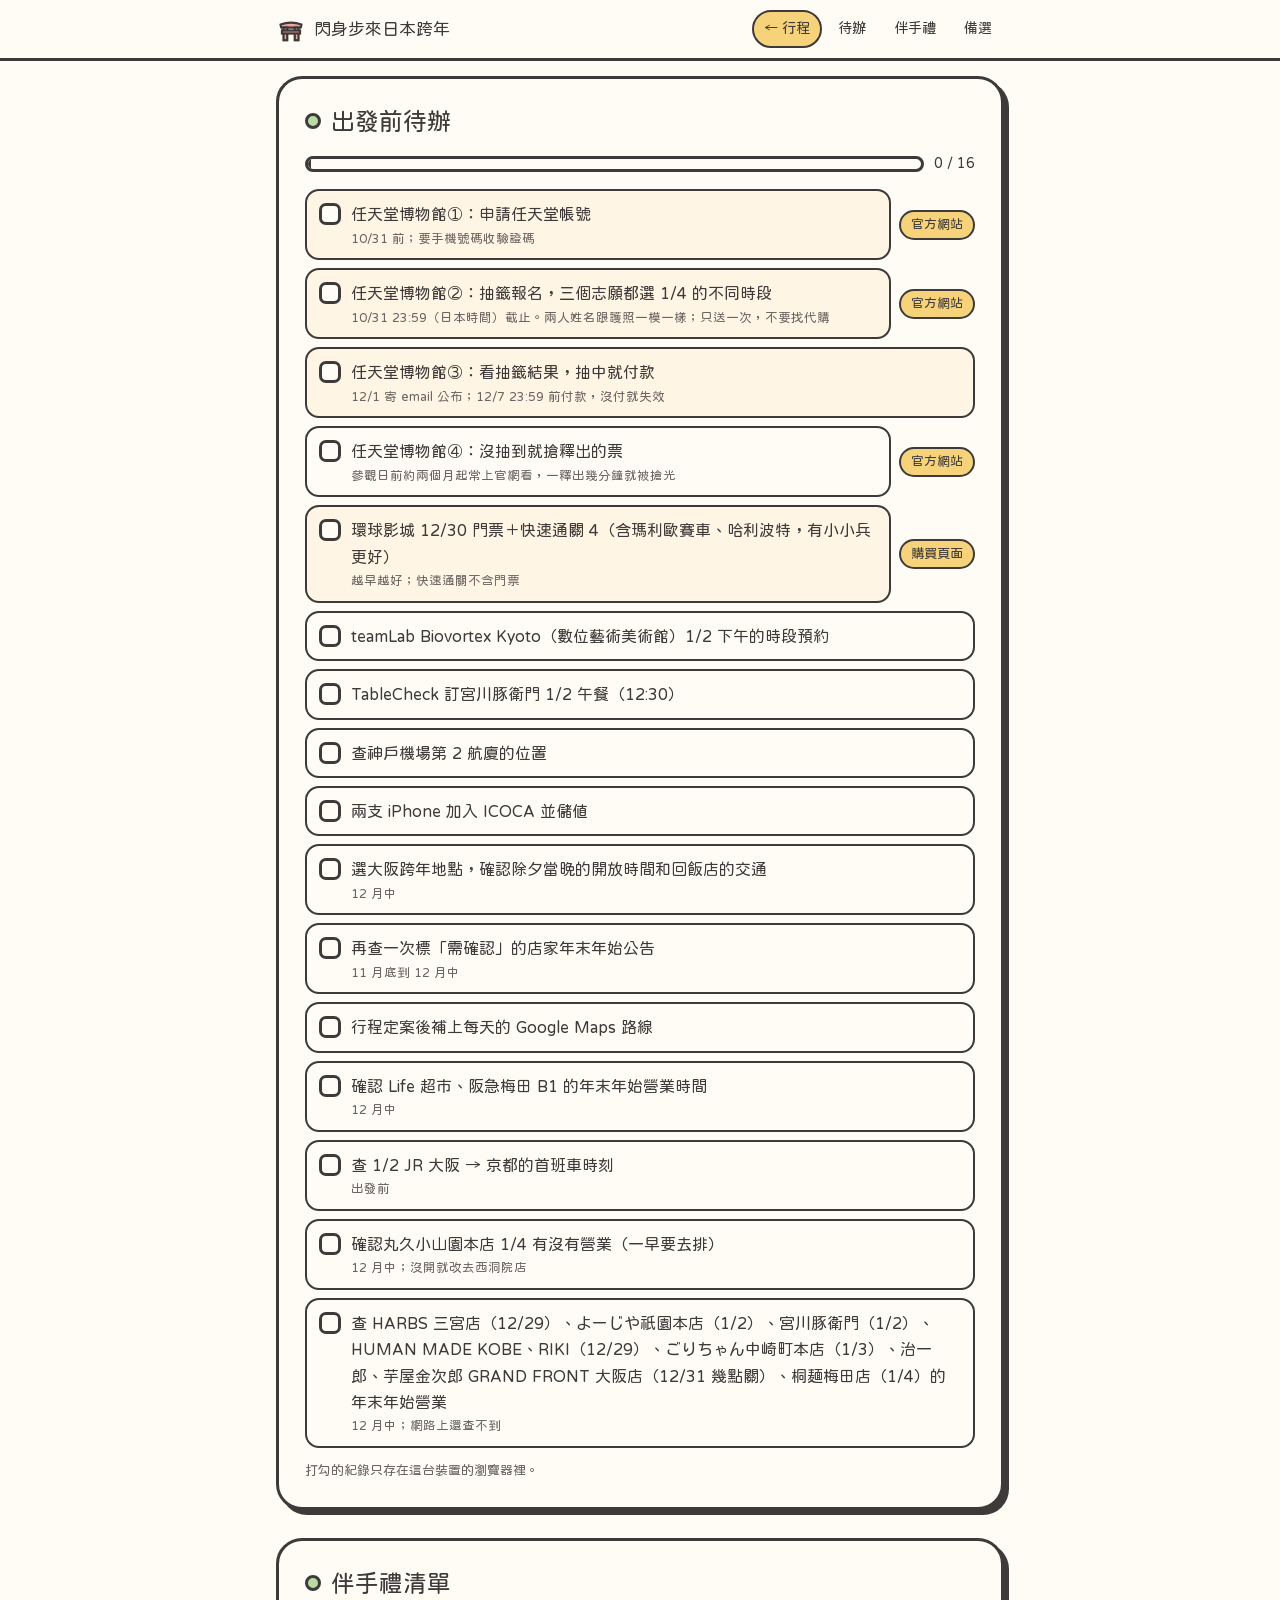
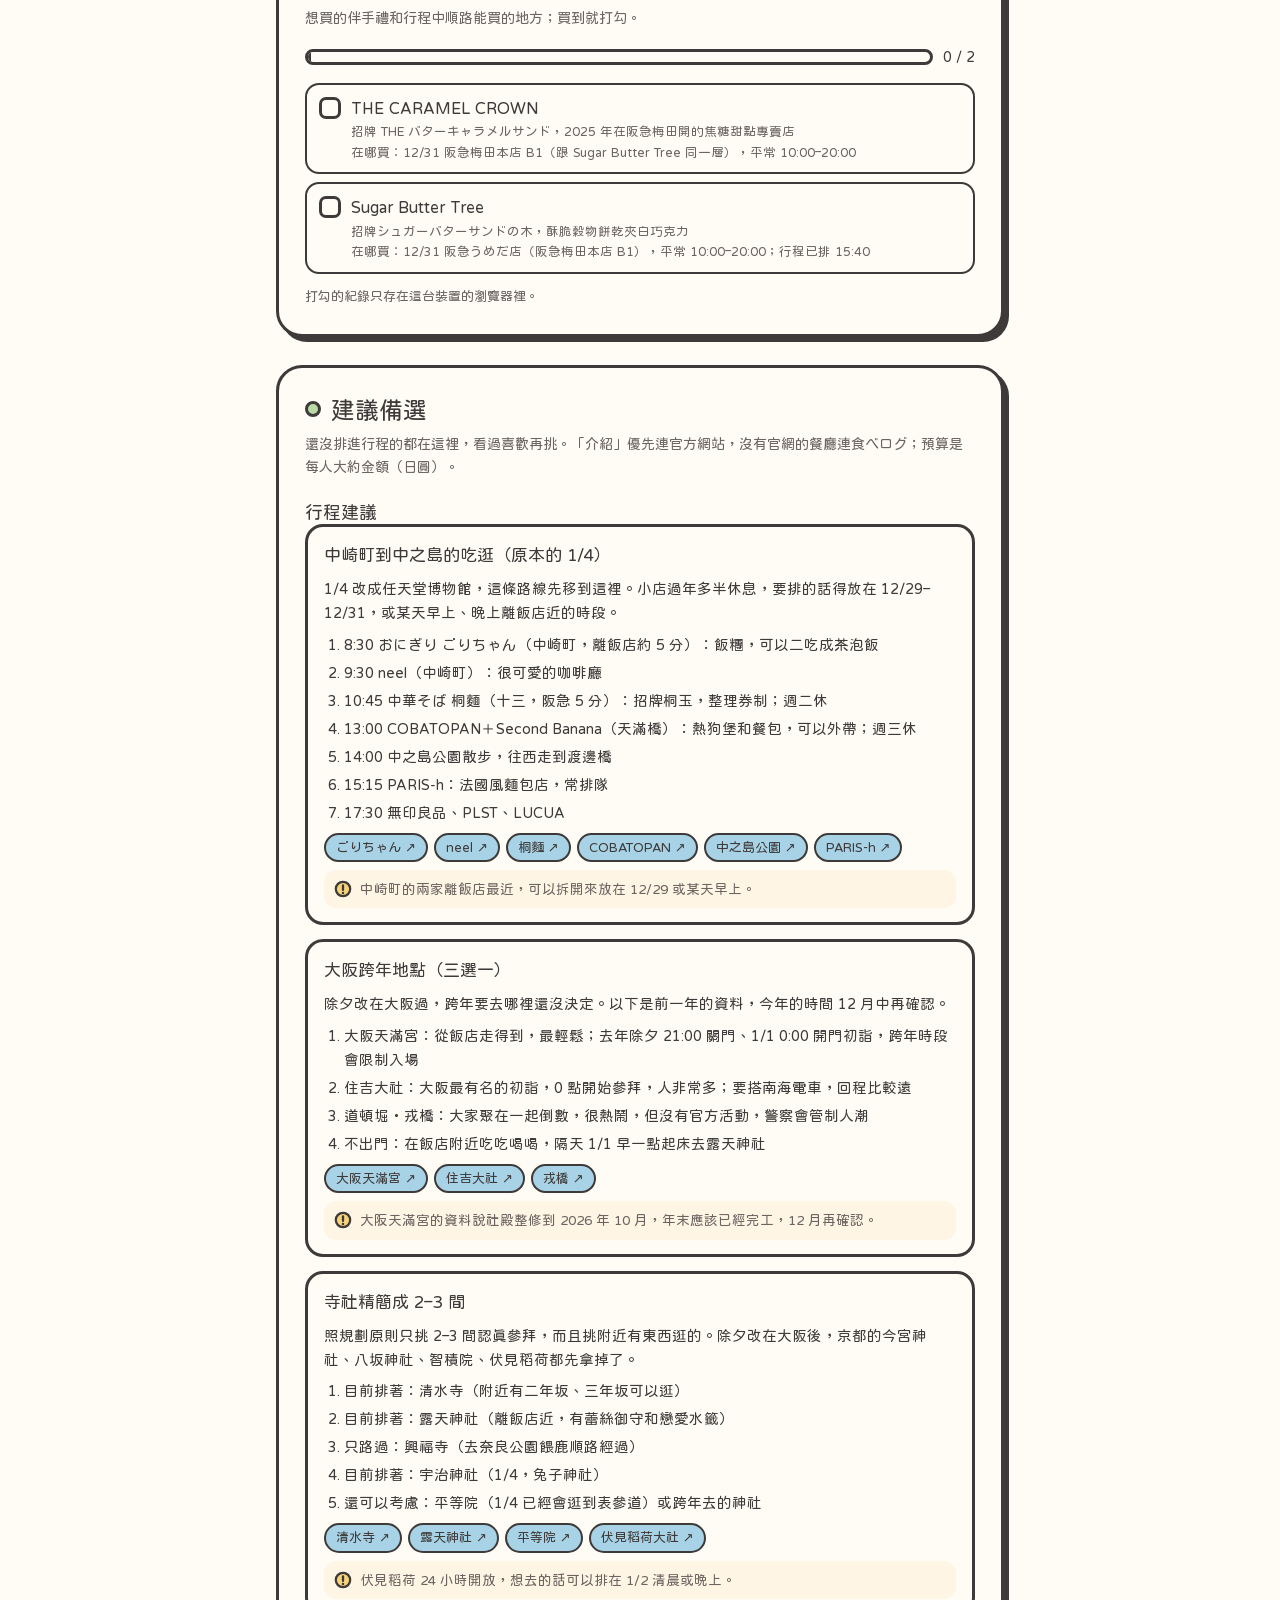
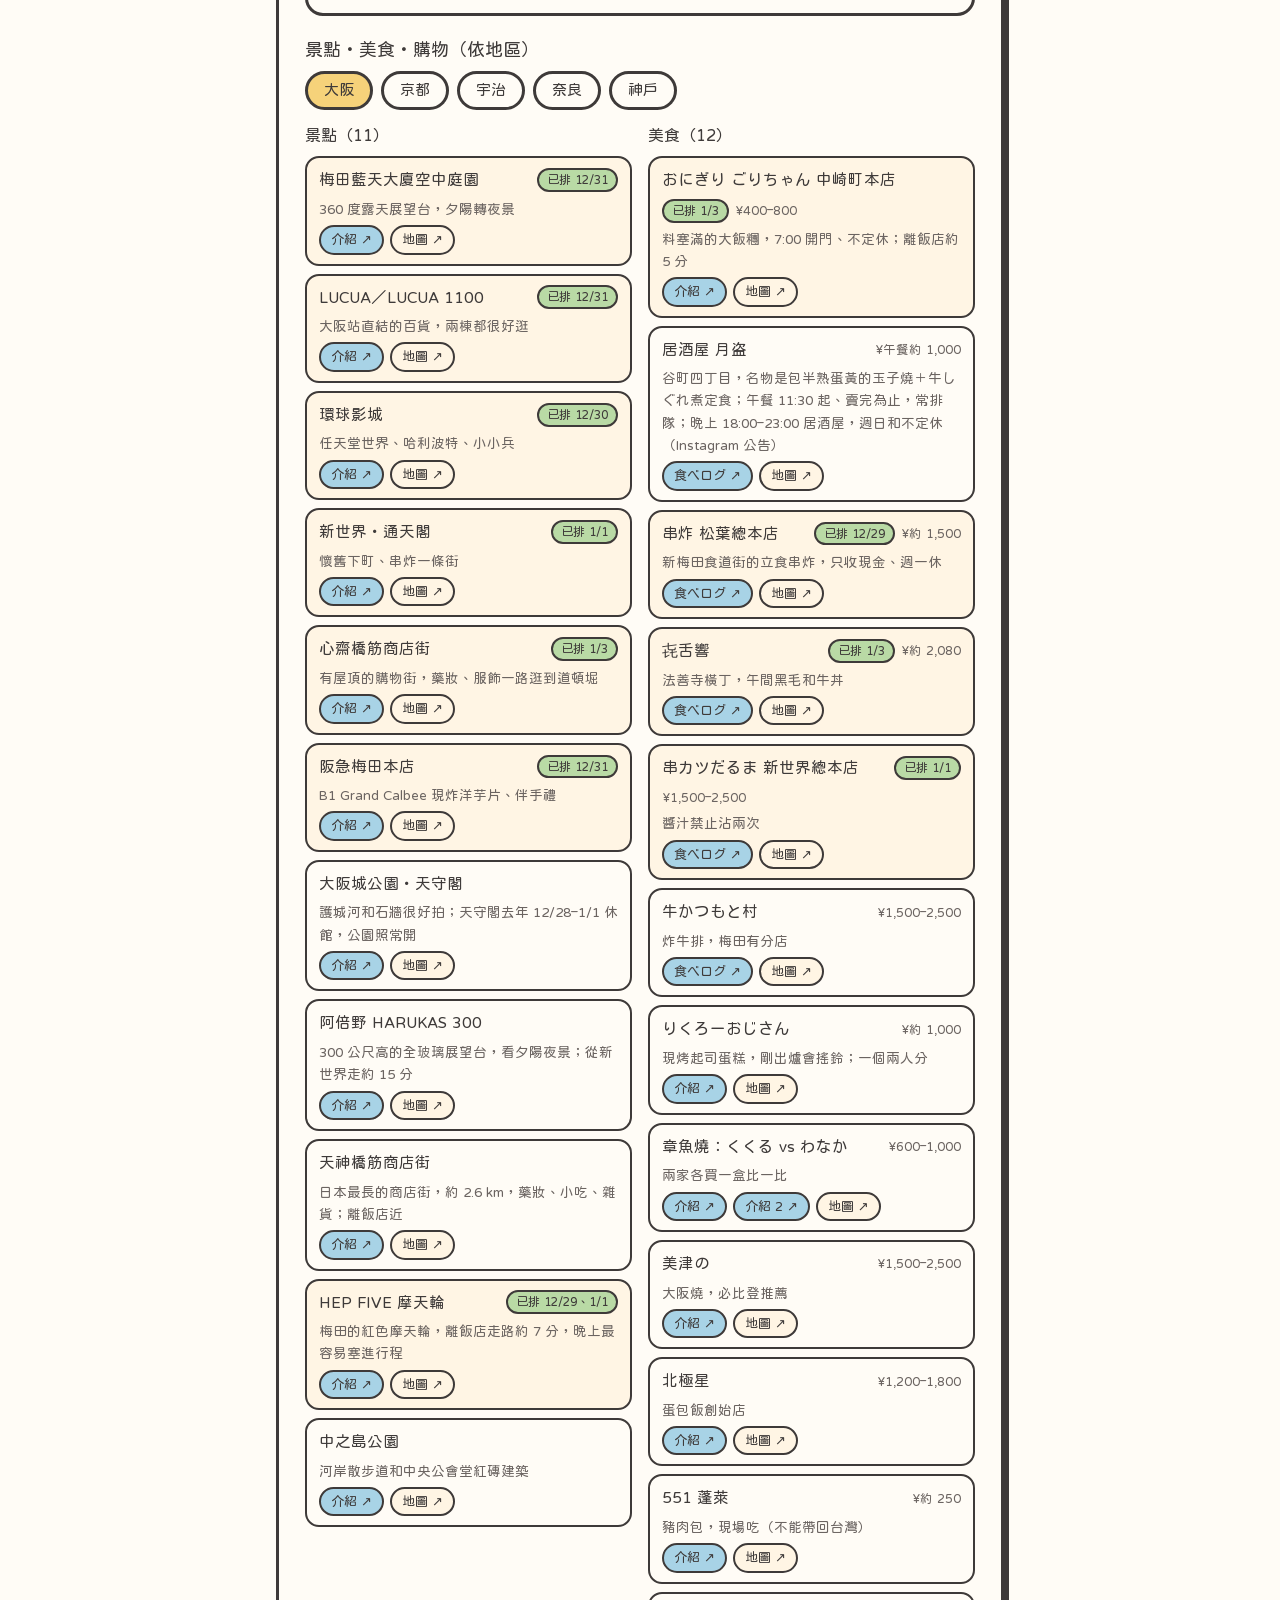
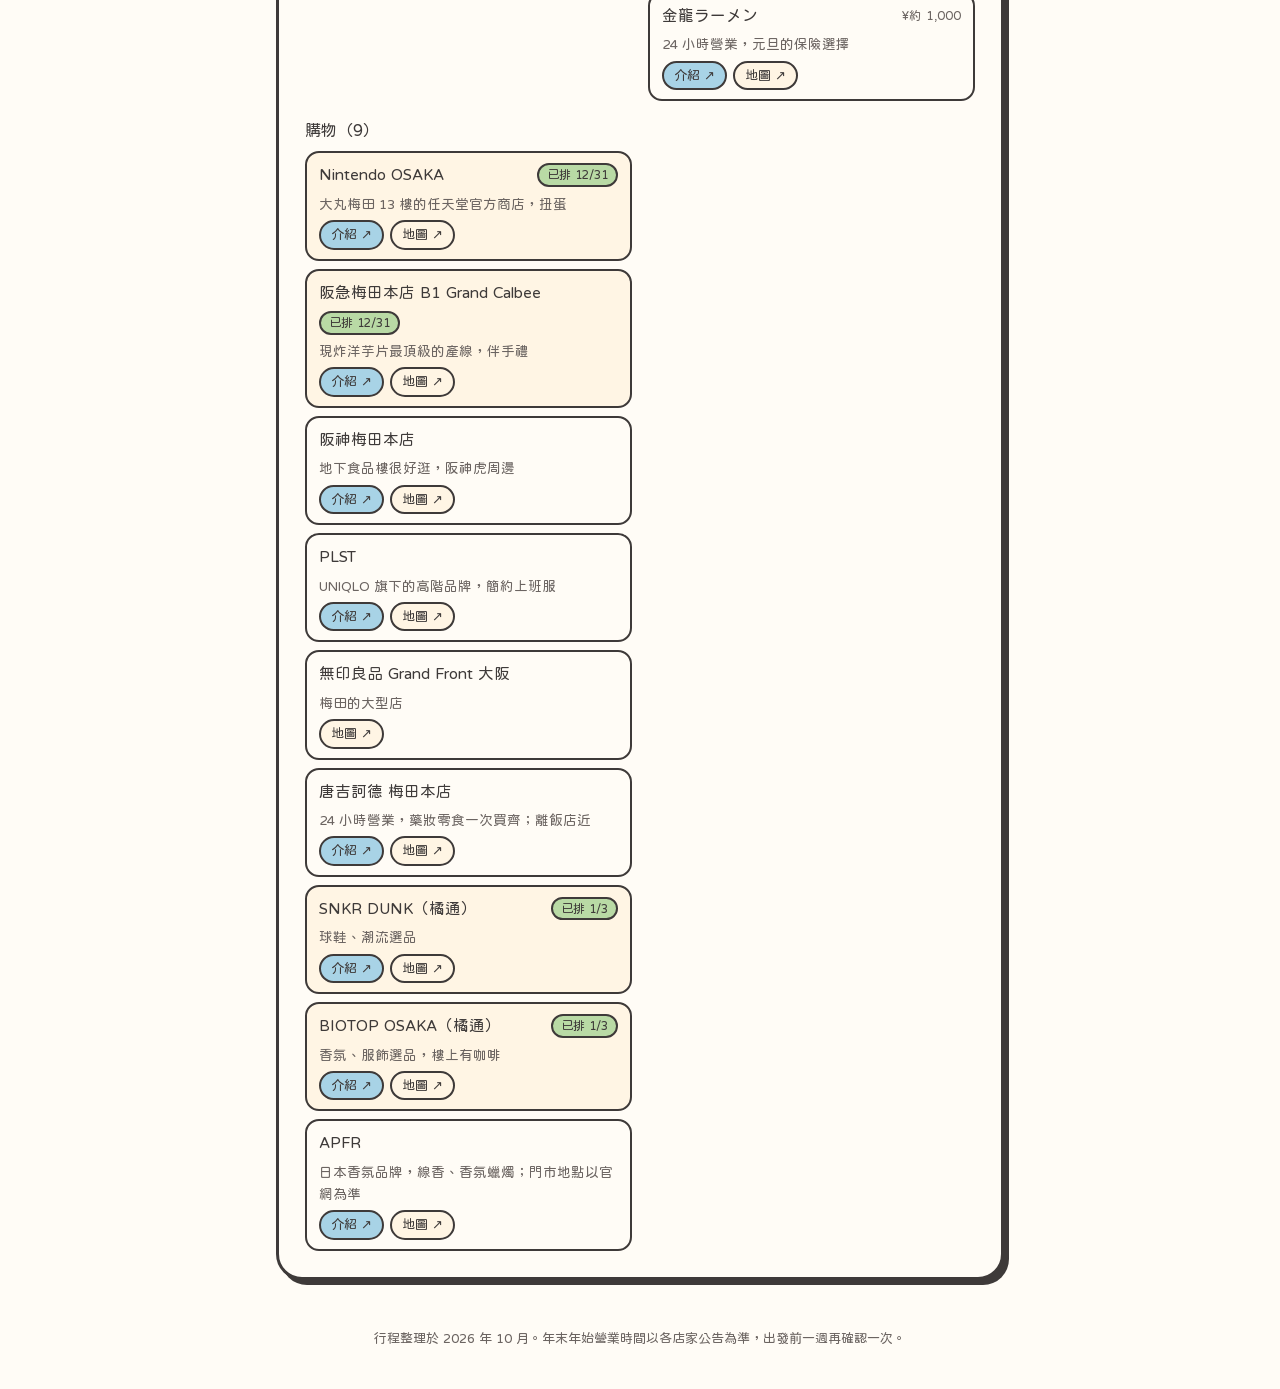
==== prep.html @ 92181f4a "標題改成「閃身步來日本跨年」，首頁標籤改成大阪跨年、京都抹茶、神戶牛、奈良餵鹿、環球影城 Co-Authored-By: Claude Opus 5.5 <noreply@anthropic.com>" ====
<!doctype html>
<html lang="zh-Hant">
<head>
<meta charset="utf-8">
<meta name="viewport" content="width=device-width, initial-scale=1, viewport-fit=cover">
<title>待辦與備選｜閃身步來日本跨年</title>
<link rel="preload" href="fonts/huninn-subset.woff2" as="font" type="font/woff2" crossorigin>
<link rel="manifest" href="manifest.webmanifest">
<meta name="theme-color" content="#FFFCF6">
<link rel="icon" href="icons/icon-192.png" type="image/png">
<link rel="apple-touch-icon" href="icons/apple-touch-icon.png">
<meta name="apple-mobile-web-app-title" content="閃身步來日本跨年">
<link rel="stylesheet" href="css/style.css">

</head>
<body>
<nav class="nav" aria-label="主選單">
  <div class="nav-in">
    <a class="brand" aria-label="閃身步來日本跨年" href="index.html" style="text-decoration:none">
      <svg viewBox="0 0 40 40" aria-hidden="true"><g class="anim">
        <path d="M6 14 Q20 9 34 14 L33 18 L7 18 Z" fill="#F2A497" stroke="#3E3A39" stroke-width="3" stroke-linejoin="round"/>
        <rect x="10" y="18" width="5" height="17" fill="#F2A497" stroke="#3E3A39" stroke-width="3"/>
        <rect x="25" y="18" width="5" height="17" fill="#F2A497" stroke="#3E3A39" stroke-width="3"/>
        <rect x="8" y="22" width="24" height="4" fill="#F2A497" stroke="#3E3A39" stroke-width="3"/>
      </g></svg>
      <span class="brand-t">閃身步來日本跨年</span>
    </a>
    <div class="nav-links">
      <a class="nav-page" href="index.html"><span class="nav-arrow">← </span>行程</a>
      <a href="#todo">待辦</a>
      <a href="#gifts">伴手禮</a>
      <a href="#ideas">備選</a>
    </div>
  </div>
</nav>

<main>

  <!-- 待辦 -->
  <section id="todo" class="page">
    <div class="sec-head"><span class="dot" style="background:var(--take)"></span><h2>出發前待辦</h2></div>
    <div class="progress"><div class="bar"><i id="bar"></i></div><span id="prog">0 / 0</span></div>
    <ul class="todo" id="todo-list"></ul>
    <p class="todo-hint">打勾的紀錄只存在這台裝置的瀏覽器裡。</p>
  </section>

  <!-- 伴手禮清單 -->
  <section id="gifts" class="page">
    <div class="sec-head"><span class="dot" style="background:var(--take)"></span><h2>伴手禮清單</h2></div>
    <p class="sec-sub">想買的伴手禮和行程中順路能買的地方；買到就打勾。</p>
    <div class="progress"><div class="bar"><i id="gift-bar"></i></div><span id="gift-prog">0 / 0</span></div>
    <ul class="todo" id="gift-list"></ul>
    <p class="todo-hint">打勾的紀錄只存在這台裝置的瀏覽器裡。</p>
  </section>

  <!-- 建議備選 -->
  <section id="ideas" class="page">
    <div class="sec-head"><span class="dot" style="background:var(--take)"></span><h2>建議備選</h2></div>
    <p class="sec-sub">還沒排進行程的都在這裡，看過喜歡再挑。「介紹」優先連官方網站，沒有官網的餐廳連食べログ；預算是每人大約金額（日圓）。</p>
    <h3 class="stay-h">行程建議</h3>
    <div class="ideas" id="plans-list"></div>
    <h3 class="stay-h">景點・美食・購物（依地區）</h3>
    <div class="area-tabs" role="tablist" aria-label="選擇地區" id="area-tabs"></div>
    <div class="pick-grid" id="picks"></div>
  </section>
</main>

<footer>行程整理於 2026 年 10 月。年末年始營業時間以各店家公告為準，出發前一週再確認一次。</footer>

<script src="js/icons.js"></script>
<script src="js/data.js"></script>
<script src="js/main.js"></script>

</body>
</html>
---- css/style.css ----
/* 字型：Huninn 只留網站用到的字（docs/make-font.py 產生），文字有改要重跑 */
@font-face{font-family:"Huninn";src:url("../fonts/huninn-subset.woff2") format("woff2");font-display:swap}
/* 版面：手機優先單欄繪本頁，固定頂欄；每個區塊是一張粗墨線框的「繪本頁」，內容寬度上限 720px */
:root{
  --paper:#FFFCF6;      /* 和紙白 */
  --paper-2:#FFF5E4;    /* 和紙較深一階（卡片內底） */
  --ink:#3E3A39;        /* 墨灰 */
  --ink-soft:#6B6461;   /* 次要文字 */
  --coral:#F2A497;      /* 珊瑚粉 */
  --yama:#F6D27A;       /* 山吹黃 */
  --mizu:#A8D3E6;       /* 水色 */
  --take:#B9DAA5;       /* 若竹綠 */
  --line:3px;
  --r-lg:26px;
  --r-md:18px;
  --r-sm:999px;
  --font:"Huninn","PingFang TC","Noto Sans TC","Microsoft JhengHei",system-ui,sans-serif;
  --nav-h:58px;
  color-scheme:light;
}
*{box-sizing:border-box}
html{scroll-behavior:smooth}
body{
  margin:0;background:var(--paper);color:var(--ink);
  font-family:var(--font);font-size:16px;line-height:1.65;
  -webkit-font-smoothing:antialiased;
}
h1,h2,h3{margin:0;font-weight:400;text-wrap:balance;line-height:1.3}
p{margin:0}
button{font:inherit;color:inherit}
a{color:inherit}
:focus-visible{outline:3px dashed var(--ink);outline-offset:3px;border-radius:10px}

/* ---------- 頂端固定選單 ---------- */
.nav{
  position:fixed;top:0;left:0;right:0;z-index:20;
  padding-top:env(safe-area-inset-top,0px);
  background:var(--paper);border-bottom:var(--line) solid var(--ink);
}
.nav-in{
  max-width:760px;margin:0 auto;height:var(--nav-h);
  display:flex;align-items:center;gap:10px;padding-inline:16px;
}
.brand{display:flex;align-items:center;gap:8px;white-space:nowrap;font-size:17px}
.brand svg{width:30px;height:30px;flex:none}
.nav-links{display:flex;gap:4px;margin-left:auto;overflow-x:auto;scrollbar-width:none}
.nav-links::-webkit-scrollbar{display:none}
.nav-links a{
  text-decoration:none;font-size:14px;padding:5px 10px;border-radius:var(--r-sm);
  border:2px solid transparent;white-space:nowrap;
}
.nav-links a:hover{border-color:var(--ink);background:var(--yama)}
@media (max-width:440px){.brand .brand-t{display:none}.nav-links a{padding:5px 7px}.nav-arrow{display:none}.nav-links a.nav-page{order:-1}}
.nav-links a.nav-page{border-color:var(--ink);background:var(--yama);white-space:nowrap}

main{max-width:760px;margin:0 auto;padding-inline:16px;padding-block:calc(var(--nav-h) + 18px) 48px;display:flex;flex-direction:column;gap:28px}
section{scroll-margin-top:calc(var(--nav-h) + 16px)}

.page{
  background:var(--paper);border:var(--line) solid var(--ink);border-radius:var(--r-lg);
  padding:22px 18px;box-shadow:5px 5px 0 var(--ink);
}
.sec-head{display:flex;align-items:center;gap:10px;margin-bottom:16px}
.sec-head h2{font-size:24px}
.sec-head .dot{width:16px;height:16px;border-radius:50%;border:var(--line) solid var(--ink);flex:none}
.sec-sub{font-size:14px;color:var(--ink-soft);margin-top:-8px;margin-bottom:16px}

/* ---------- 首頁 ---------- */
.hero{padding:0;overflow:hidden}
.hero-art{display:block;width:100%;height:auto;background:var(--paper);border-bottom:var(--line) solid var(--ink)}
.hero-body{padding:20px 18px 22px;display:flex;flex-direction:column;gap:14px}
.eyebrow{font-size:14px;letter-spacing:.12em;color:var(--ink-soft)}
.hero h1{font-size:clamp(30px,8vw,44px);letter-spacing:.02em}
.hero h1 .hl{background:var(--yama);border-radius:10px;padding:0 6px;white-space:nowrap;box-decoration-break:clone;-webkit-box-decoration-break:clone}
.hero-meta{display:flex;flex-wrap:wrap;gap:8px}
.chip{
  display:inline-flex;align-items:center;gap:6px;font-size:14px;line-height:1.2;
  padding:5px 12px;border:2px solid var(--ink);border-radius:var(--r-sm);background:var(--paper);white-space:nowrap;
}
.count{
  display:grid;grid-template-columns:repeat(4,1fr);gap:8px;margin-top:4px;
}
.count .cell{
  border:var(--line) solid var(--ink);border-radius:var(--r-md);background:var(--paper-2);
  text-align:center;padding:10px 4px 8px;
}
.count .cell:nth-child(1){background:var(--coral)}
.count .cell:nth-child(2){background:var(--yama)}
.count .cell:nth-child(3){background:var(--mizu)}
.count .cell:nth-child(4){background:var(--take)}
.count b{display:block;font-weight:400;font-size:clamp(26px,8vw,36px);line-height:1.1;font-variant-numeric:tabular-nums}
.count span{font-size:13px}
.count-note{font-size:14px;color:var(--ink-soft)}

/* ---------- 航班 ---------- */
.flights{display:grid;gap:16px}
.ticket{
  border:var(--line) solid var(--ink);border-radius:var(--r-md);background:var(--paper);
  display:grid;grid-template-columns:1fr;overflow:hidden;
}
.ticket-top{display:flex;justify-content:space-between;align-items:center;gap:8px;padding:10px 16px;border-bottom:var(--line) dashed var(--ink)}
.ticket.go .ticket-top{background:var(--mizu)}
.ticket.back .ticket-top{background:var(--coral)}
.ticket-top .no{font-size:20px;letter-spacing:.06em}
.ticket-top .tag{font-size:13px;background:var(--paper);border:2px solid var(--ink);border-radius:var(--r-sm);padding:2px 10px}
.ticket-mid{display:grid;grid-template-columns:1fr auto 1fr;align-items:center;gap:8px;padding:16px}
.port{display:flex;flex-direction:column;min-width:0}
.port.to{text-align:right}
.port .code{font-size:32px;line-height:1;letter-spacing:.04em}
.port .city{font-size:14px;color:var(--ink-soft)}
.port .time{font-size:22px;font-variant-numeric:tabular-nums;margin-top:6px}
.path{display:flex;flex-direction:column;align-items:center;gap:2px;font-size:12px;color:var(--ink-soft)}
.path svg{width:74px;height:28px}
.ticket-foot{display:flex;flex-wrap:wrap;gap:6px 14px;padding:0 16px 14px;font-size:14px;color:var(--ink-soft)}

/* ---------- 每日行程 ---------- */
.tabs{
  display:flex;gap:8px;overflow-x:auto;padding:4px 2px 10px;margin-inline:-2px;scroll-snap-type:x proximity;
  scrollbar-width:thin;
}
.tab{
  flex:none;scroll-snap-align:start;cursor:pointer;
  border:var(--line) solid var(--ink);border-radius:16px;background:var(--paper);
  padding:6px 12px 7px;display:flex;flex-direction:column;align-items:center;min-width:64px;line-height:1.25;
  transition:transform .15s ease;
}
.tab .d{font-size:18px;font-variant-numeric:tabular-nums}
.tab .w{font-size:12px;color:var(--ink-soft)}
.tab:hover{transform:translateY(-2px)}
.tab[aria-selected="true"]{background:var(--yama);box-shadow:3px 3px 0 var(--ink)}
.tab[aria-selected="true"] .w{color:var(--ink)}
.tab.bounce{animation:tabBounce .5s cubic-bezier(.3,1.6,.5,1)}

.day-head{
  display:grid;grid-template-columns:auto 1fr;gap:14px;align-items:center;
  background:var(--paper-2);border:var(--line) solid var(--ink);border-radius:var(--r-md);padding:14px;margin-top:6px;
}
.day-icon{width:64px;height:64px;border:var(--line) solid var(--ink);border-radius:18px;background:var(--paper);display:grid;place-items:center}
.day-icon svg{width:50px;height:50px}
.day-head .num{font-size:13px;color:var(--ink-soft)}
.day-head h3{font-size:20px}
.day-head .where{font-size:14px;margin-top:2px}
.route{grid-column:1 / -1;display:flex;flex-wrap:wrap;align-items:center;gap:6px}
.route .arrow{font-size:13px;color:var(--ink-soft)}

.tt{
  display:inline-flex;align-items:center;font-size:12.5px;line-height:1.2;padding:3px 9px;
  border:2px solid var(--ink);border-radius:var(--r-sm);white-space:nowrap;
}
.tt-JR{background:var(--mizu)}
.tt-阪急{background:var(--coral)}
.tt-近鐵{background:var(--yama)}
.tt-京阪{background:var(--take)}
.tt-地鐵{background:var(--mizu)}
.tt-計程車{background:var(--yama)}
.tt-步行{background:var(--take)}
.tt-PortLiner{background:var(--mizu)}
.tt-飛機{background:var(--coral)}

.timeline{list-style:none;margin:18px 0 0;padding:0;position:relative}
.timeline::before{
  content:"";position:absolute;left:62px;top:6px;bottom:6px;border-left:var(--line) dashed var(--ink);
}
.ev{display:grid;grid-template-columns:48px 28px 1fr;gap:0 0;align-items:start;padding-bottom:12px}
.ev .time{font-size:14px;text-align:right;padding-top:12px;padding-right:6px;font-variant-numeric:tabular-nums;line-height:1.2}
.ev .node{
  width:20px;height:20px;border-radius:50%;border:var(--line) solid var(--ink);background:var(--paper);
  margin:12px auto 0;position:relative;z-index:1;
}
.k-sight .node{background:var(--mizu)}
.k-food .node{background:var(--coral)}
.k-shop .node{background:var(--yama)}
.k-move .node{background:var(--take)}
.k-rest .node{background:var(--paper)}
.ev .card{
  min-width:0;border:var(--line) solid var(--ink);border-radius:var(--r-md);background:var(--paper);
  padding:10px 12px 11px;display:flex;flex-direction:column;gap:5px;
}
.ev.must .card{background:var(--paper-2);box-shadow:3px 3px 0 var(--ink)}
.ev.tbd .card{border-style:dashed;background:transparent;color:var(--ink-soft)}
.card .row1{display:flex;flex-wrap:wrap;align-items:center;gap:6px}
.card .ttl{font-size:16.5px;line-height:1.35}
.card .note{font-size:14px;color:var(--ink-soft);line-height:1.55}
.card .tags{display:flex;flex-wrap:wrap;gap:5px;margin-top:2px}
.kind{font-size:12px;padding:1px 8px;border-radius:var(--r-sm);border:2px solid var(--ink);line-height:1.3}
.k-sight .kind{background:var(--mizu)}
.k-food .kind{background:var(--coral)}
.k-shop .kind{background:var(--yama)}
.k-move .kind{background:var(--take)}
.k-rest .kind{background:var(--paper)}
.must-badge{
  font-size:12.5px;line-height:1.3;padding:2px 9px 2px 7px;border-radius:var(--r-sm);
  background:var(--ink);color:var(--paper);display:inline-flex;align-items:center;gap:4px;
}
.must-badge svg{width:12px;height:12px}
.warn{font-size:12px;line-height:1.3;padding:1px 8px;border-radius:var(--r-sm);border:2px dashed var(--ink);color:var(--ink)}

.day-notes{display:grid;gap:8px;margin-top:6px}
.day-note{
  font-size:14px;border:2px solid var(--ink);border-radius:14px;padding:9px 12px;background:var(--paper-2);
  display:grid;grid-template-columns:auto 1fr;gap:8px;align-items:start;
}
.day-note svg{width:20px;height:20px;margin-top:1px}

.legend{display:flex;flex-wrap:wrap;gap:6px 12px;font-size:13px;color:var(--ink-soft);margin-top:14px}
.legend span{display:inline-flex;align-items:center;gap:5px}
.legend i{width:12px;height:12px;border-radius:50%;border:2px solid var(--ink);display:inline-block}

.pop .day-head{animation:bounceIn .6s cubic-bezier(.3,1.5,.5,1) both}
.pop .ev{animation:bounceIn .6s cubic-bezier(.3,1.5,.5,1) both;animation-delay:calc(var(--i) * 45ms + 80ms)}

/* ---------- 待辦 ---------- */
.progress{display:flex;align-items:center;gap:10px;margin-bottom:14px;font-size:14px}
.bar{flex:1;height:16px;border:var(--line) solid var(--ink);border-radius:var(--r-sm);background:var(--paper);overflow:hidden}
.bar i{display:block;height:100%;width:0;background:var(--take);border-right:var(--line) solid var(--ink);transition:width .4s ease}
.todo{list-style:none;margin:0;padding:0;display:grid;gap:8px}
.todo label{
  display:grid;grid-template-columns:auto 1fr;gap:10px;align-items:start;cursor:pointer;
  border:2px solid var(--ink);border-radius:14px;padding:10px 12px;background:var(--paper);
}
.todo input{
  appearance:none;-webkit-appearance:none;margin:2px 0 0;width:22px;height:22px;flex:none;cursor:pointer;
  border:var(--line) solid var(--ink);border-radius:7px;background:var(--paper);display:grid;place-items:center;
}
.todo input::after{content:"";width:6px;height:11px;border:solid var(--ink);border-width:0 3px 3px 0;transform:rotate(45deg) translate(-1px,-1px);opacity:0}
.todo input:checked{background:var(--yama)}
.todo input:checked::after{opacity:1}
.todo input:checked + span{text-decoration:line-through;text-decoration-thickness:2px;color:var(--ink-soft)}
.todo .when{display:block;font-size:12.5px;color:var(--ink-soft)}
.todo label.urgent{background:var(--paper-2)}
.todo-hint{font-size:13px;color:var(--ink-soft);margin-top:12px}

/* ---------- 住宿 ---------- */
.stay-main{
  border:var(--line) solid var(--ink);border-radius:var(--r-md);background:var(--take);
  padding:14px 16px;display:grid;grid-template-columns:1fr auto;gap:4px 12px;align-items:center;
}
.stay-main .big{font-size:22px}
.stay-main .nights{grid-row:span 2;border:var(--line) solid var(--ink);border-radius:16px;background:var(--paper);padding:6px 12px;text-align:center;line-height:1.2}
.stay-main .nights b{display:block;font-weight:400;font-size:26px}
.stay-main .sub{font-size:14px}
.hotels{display:grid;gap:10px;margin-top:14px}
.hotel{border:2px solid var(--ink);border-radius:14px;padding:11px 13px;background:var(--paper)}
.hotel h3{font-size:16.5px}
.hotel p{font-size:14px;color:var(--ink-soft)}
.access{margin-top:16px;border:2px solid var(--ink);border-radius:14px;overflow:hidden}
.access h3{font-size:15px;padding:8px 13px;background:var(--mizu);border-bottom:2px solid var(--ink)}
.access ul{list-style:none;margin:0;padding:4px 13px 8px}
.access li{display:flex;justify-content:space-between;gap:10px;padding:7px 0;border-bottom:2px dotted var(--ink-soft);font-size:14.5px}
.access li:last-child{border-bottom:0}
.access li span:last-child{white-space:nowrap;font-variant-numeric:tabular-nums}
.stay-note{font-size:14px;margin-top:12px;color:var(--ink-soft)}
.stay-addr{font-size:14px;margin-top:10px}
.facts{display:grid;grid-template-columns:repeat(2,1fr);gap:8px;margin-top:12px}
.fact{border:2px solid var(--ink);border-radius:14px;padding:7px 12px;background:var(--paper-2);display:flex;flex-direction:column;line-height:1.35}
.fact .k{font-size:12.5px;color:var(--ink-soft)}
.fact .v{font-size:15.5px}
.stay-list{margin:12px 0 0;padding-left:20px;display:grid;gap:6px;font-size:14.5px}
.stay-list .warn{margin-right:4px}
.stay-h{font-size:18px;margin-top:22px}
.routes{display:grid;gap:12px;margin-top:10px}
.route-card{border:var(--line) solid var(--ink);border-radius:var(--r-md);background:var(--paper);padding:12px 14px;display:grid;gap:8px}
.route-top{display:flex;justify-content:space-between;align-items:center;gap:8px;font-size:15.5px}
.route-top .lbl{font-size:12.5px;padding:1px 10px;border:2px solid var(--ink);border-radius:var(--r-sm);background:var(--yama)}
.route-card ol{margin:0;padding-left:20px;display:grid;gap:4px;font-size:14.5px}
.route-note{font-size:13.5px;color:var(--ink-soft)}
.shops{display:grid;gap:12px;margin-top:10px}
.shop-group{border:2px solid var(--ink);border-radius:14px;padding:10px 13px;background:var(--paper)}
.shop-group h4{margin:0 0 6px;font-size:15.5px;font-weight:400;display:flex;align-items:center;gap:8px}
.shop-group h4 .dot{width:12px;height:12px;border-radius:50%;border:2px solid var(--ink);flex:none}
.shop-group ul{margin:0;padding-left:18px;display:grid;gap:5px;font-size:14px}
.shop-group b{font-weight:400;text-decoration:underline;text-decoration-color:var(--yama);text-decoration-thickness:5px;text-underline-offset:-2px;text-decoration-skip-ink:none}
.shop-group .warn{margin:0 2px}
@media (min-width:640px){
  .facts{grid-template-columns:repeat(4,1fr)}
  .routes,.shops{grid-template-columns:1fr 1fr}
}

/* ---------- 路線圖 ---------- */
.map-wrap{margin-top:10px;border:var(--line) solid var(--ink);border-radius:var(--r-md);background:var(--paper);overflow-x:auto;-webkit-overflow-scrolling:touch}
.map-hint{display:none;font-size:13px;color:var(--ink-soft);margin-top:6px}
@media (max-width:600px){.map-hint{display:block}}
.map-svg{display:block;width:100%;min-width:560px;height:auto;font-family:var(--font)}

/* ---------- 建議備選 ---------- */
.ideas{display:grid;gap:14px}
.idea{border:var(--line) solid var(--ink);border-radius:var(--r-md);background:var(--paper);padding:14px 16px;display:grid;gap:8px}
.idea h4{font-size:17px;font-weight:400;margin:0}
.idea .why{font-size:14.5px}
.idea ol{margin:0;padding-left:20px;display:grid;gap:4px;font-size:14.5px}
.idea-links{display:flex;flex-wrap:wrap;gap:6px}
.idea-links a,.idea-links .lk{font-size:13px;text-decoration:none;padding:2px 10px;border:2px solid var(--ink);border-radius:var(--r-sm);background:var(--mizu)}
.idea-links a::after{content:" ↗"}
.idea-note{display:flex;gap:8px;font-size:13.5px;color:var(--ink-soft);background:var(--paper-2);border-radius:12px;padding:8px 10px}
.idea-note svg{width:18px;height:18px;flex:none;margin-top:2px}
.area-tabs{display:flex;flex-wrap:wrap;gap:8px;margin:10px 0 12px}
.area-tab{border:var(--line) solid var(--ink);border-radius:var(--r-sm);background:var(--paper);padding:4px 16px;font-size:15px;cursor:pointer}
.area-tab[aria-selected="true"]{background:var(--yama)}
.pick-grid{display:grid;gap:16px}
.pick-col h4{margin:0 0 8px;font-size:16px;font-weight:400}
.picks{list-style:none;margin:0;padding:0;display:grid;gap:8px}
.pick{border:2px solid var(--ink);border-radius:14px;padding:9px 12px;background:var(--paper);display:grid;gap:5px}
.pick.on{background:var(--paper-2)}
.pick-top{display:flex;flex-wrap:wrap;align-items:center;gap:6px}
.pick-n{font-size:15.5px;margin-right:auto}
.pick-s{font-size:12px;padding:0 8px;border:2px solid var(--ink);border-radius:var(--r-sm);background:var(--take)}
.pick-p{font-size:12.5px;color:var(--ink-soft);font-variant-numeric:tabular-nums}
.pick-d{font-size:13.5px;color:var(--ink-soft)}
.idea-links a.lk-map{background:var(--paper-2)}
@media (min-width:640px){.pick-grid{grid-template-columns:repeat(auto-fit,minmax(260px,1fr))}}
.todo li{display:flex;align-items:center;gap:8px}
.todo li label{flex:1}
.todo-link{font-size:13px;white-space:nowrap;padding:2px 10px;border:2px solid var(--ink);border-radius:var(--r-sm);background:var(--yama);text-decoration:none}

footer{max-width:760px;margin:0 auto;padding:0 16px 40px;font-size:13px;color:var(--ink-soft);text-align:center}

/* ---------- 插圖動態 ---------- */
.anim{transform-box:fill-box;transform-origin:center}
.cloud-a{animation:drift 9s ease-in-out infinite alternate}
.cloud-b{animation:drift 12s ease-in-out infinite alternate-reverse}
.plane{animation:bob 3.6s ease-in-out infinite}
.sun-rays{animation:spin 30s linear infinite}
.deer-head{transform-origin:20% 90%;animation:nod 4s ease-in-out infinite}
.train{animation:ride 14s linear infinite}
.lantern{transform-origin:50% 0;animation:sway 3.2s ease-in-out infinite}
.brand .anim{animation:bob 3s ease-in-out infinite}

@keyframes drift{from{transform:translateX(-10px)}to{transform:translateX(14px)}}
@keyframes bob{0%,100%{transform:translateY(0) rotate(-2deg)}50%{transform:translateY(-6px) rotate(2deg)}}
@keyframes spin{to{transform:rotate(360deg)}}
@keyframes nod{0%,70%,100%{transform:rotate(0)}80%{transform:rotate(14deg)}90%{transform:rotate(-4deg)}}
@keyframes ride{from{transform:translateX(-140px)}to{transform:translateX(420px)}}
@keyframes sway{0%,100%{transform:rotate(-6deg)}50%{transform:rotate(6deg)}}
@keyframes bounceIn{0%{transform:translateY(16px) scale(.97)}55%{transform:translateY(-6px) scale(1.01)}80%{transform:translateY(2px) scale(1)}100%{transform:none}}
@keyframes tabBounce{0%{transform:scale(1)}35%{transform:scale(1.14,.9)}65%{transform:scale(.95,1.06)}100%{transform:scale(1)}}

@media (prefers-reduced-motion: reduce){
  html{scroll-behavior:auto}
  *,*::before,*::after{animation:none !important;transition:none !important}
  .train{transform:translateX(150px)}
}

@media (min-width:640px){
  .page{padding:26px 26px}
  .flights{grid-template-columns:1fr 1fr}
  .hero-body{padding:24px 26px 26px}
  .timeline::before{left:70px}
  .ev{grid-template-columns:56px 28px 1fr}
}
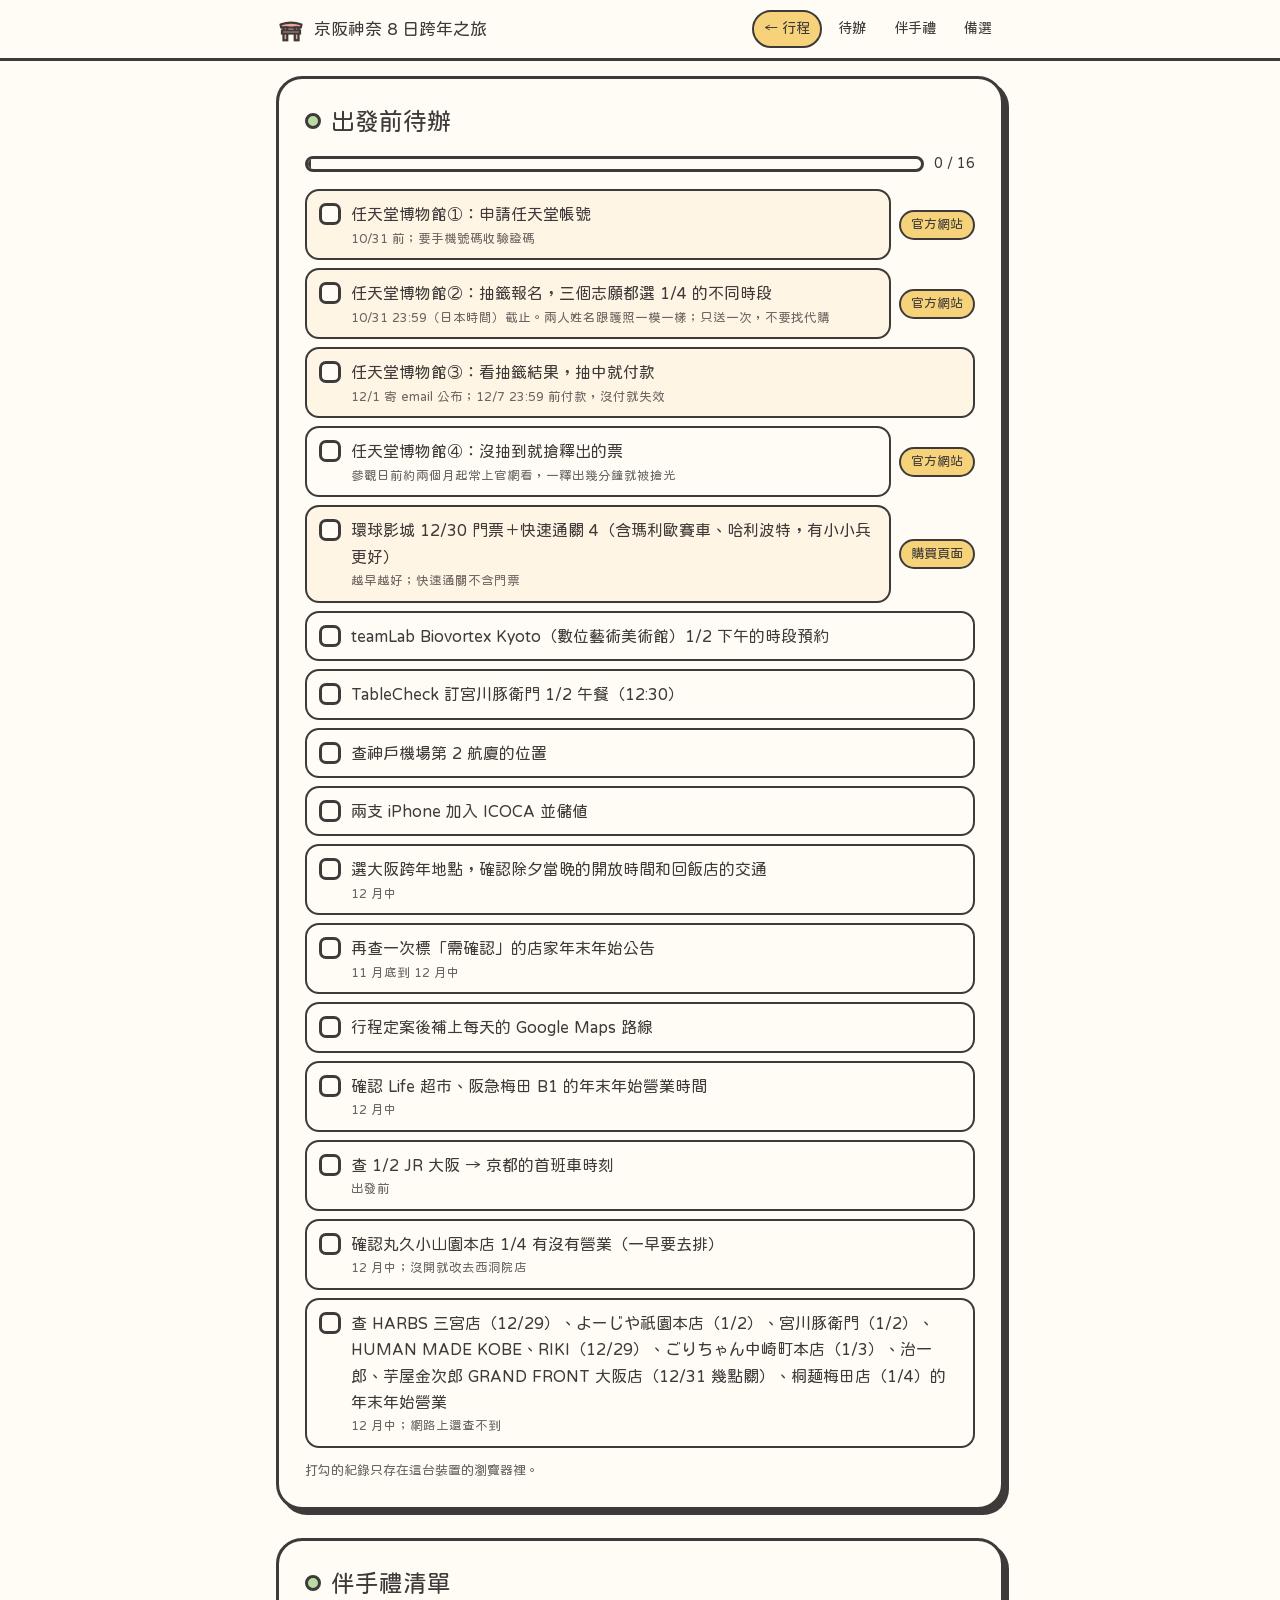
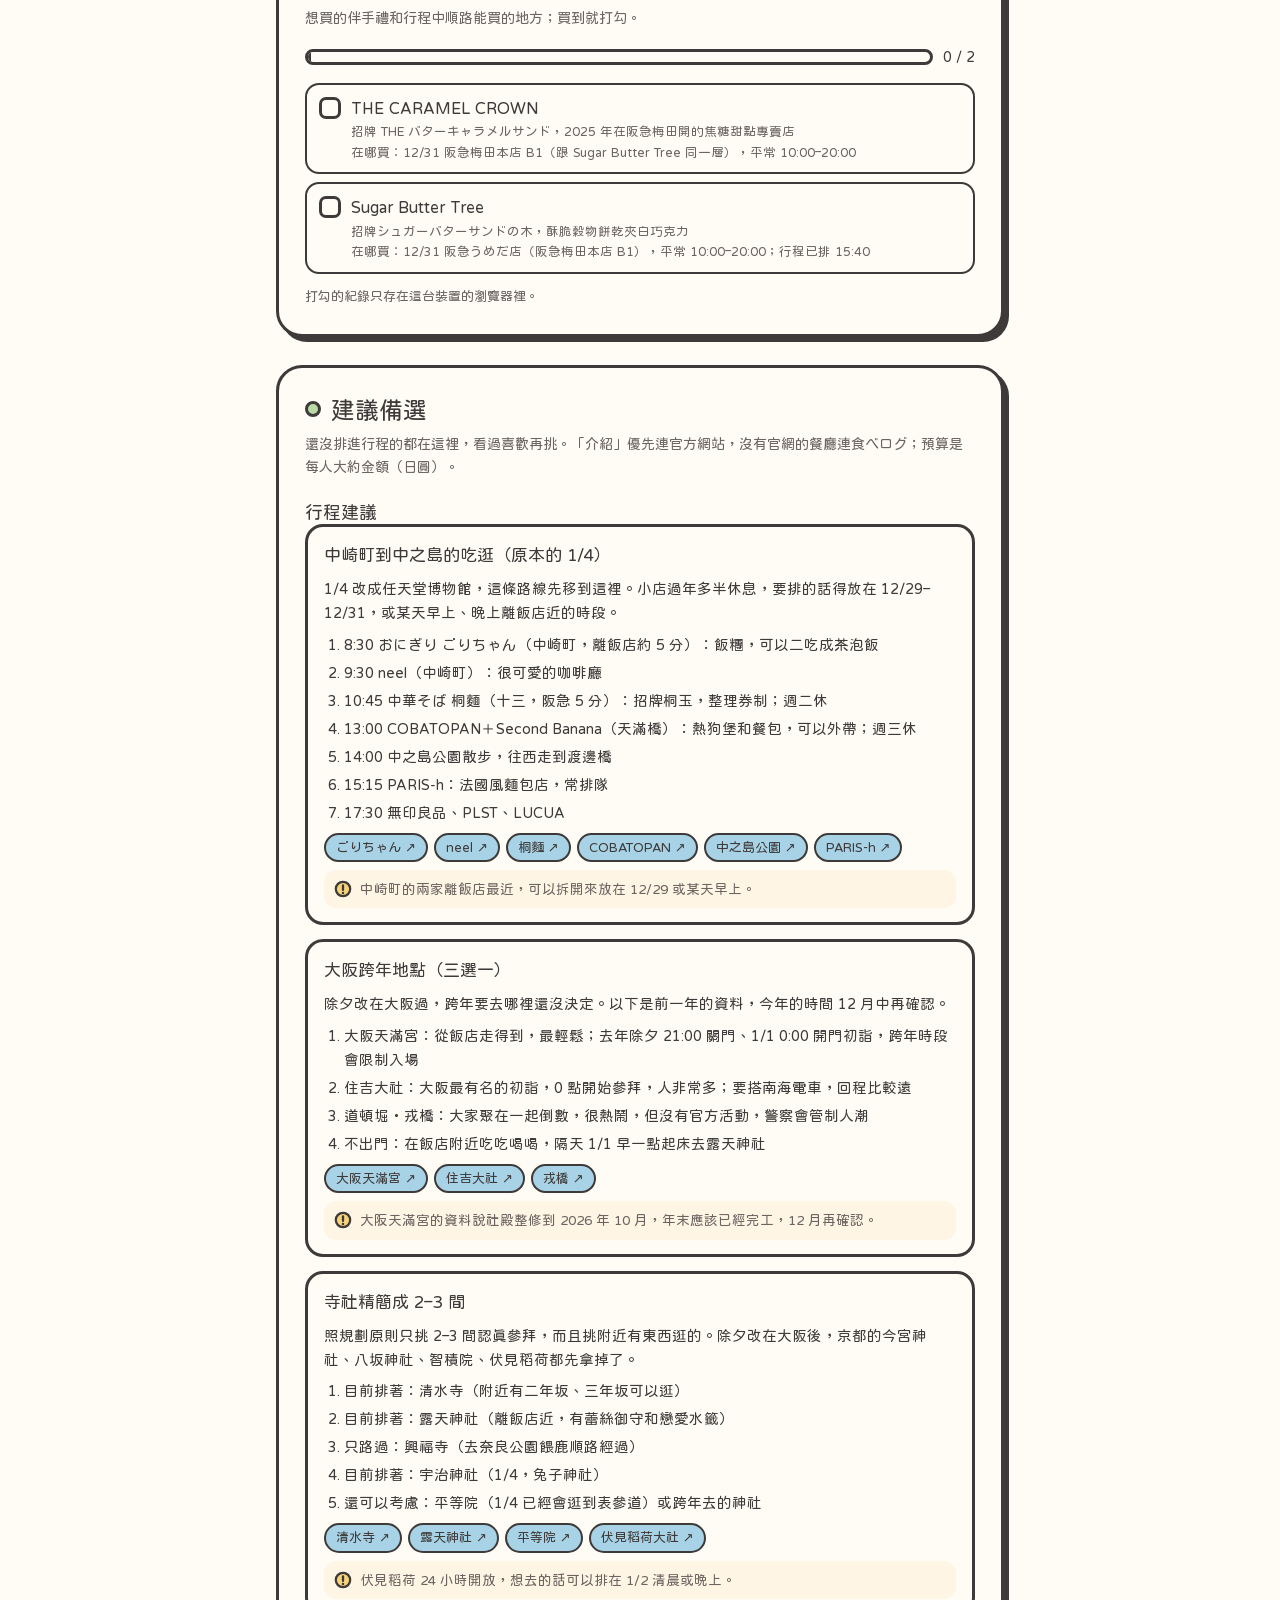
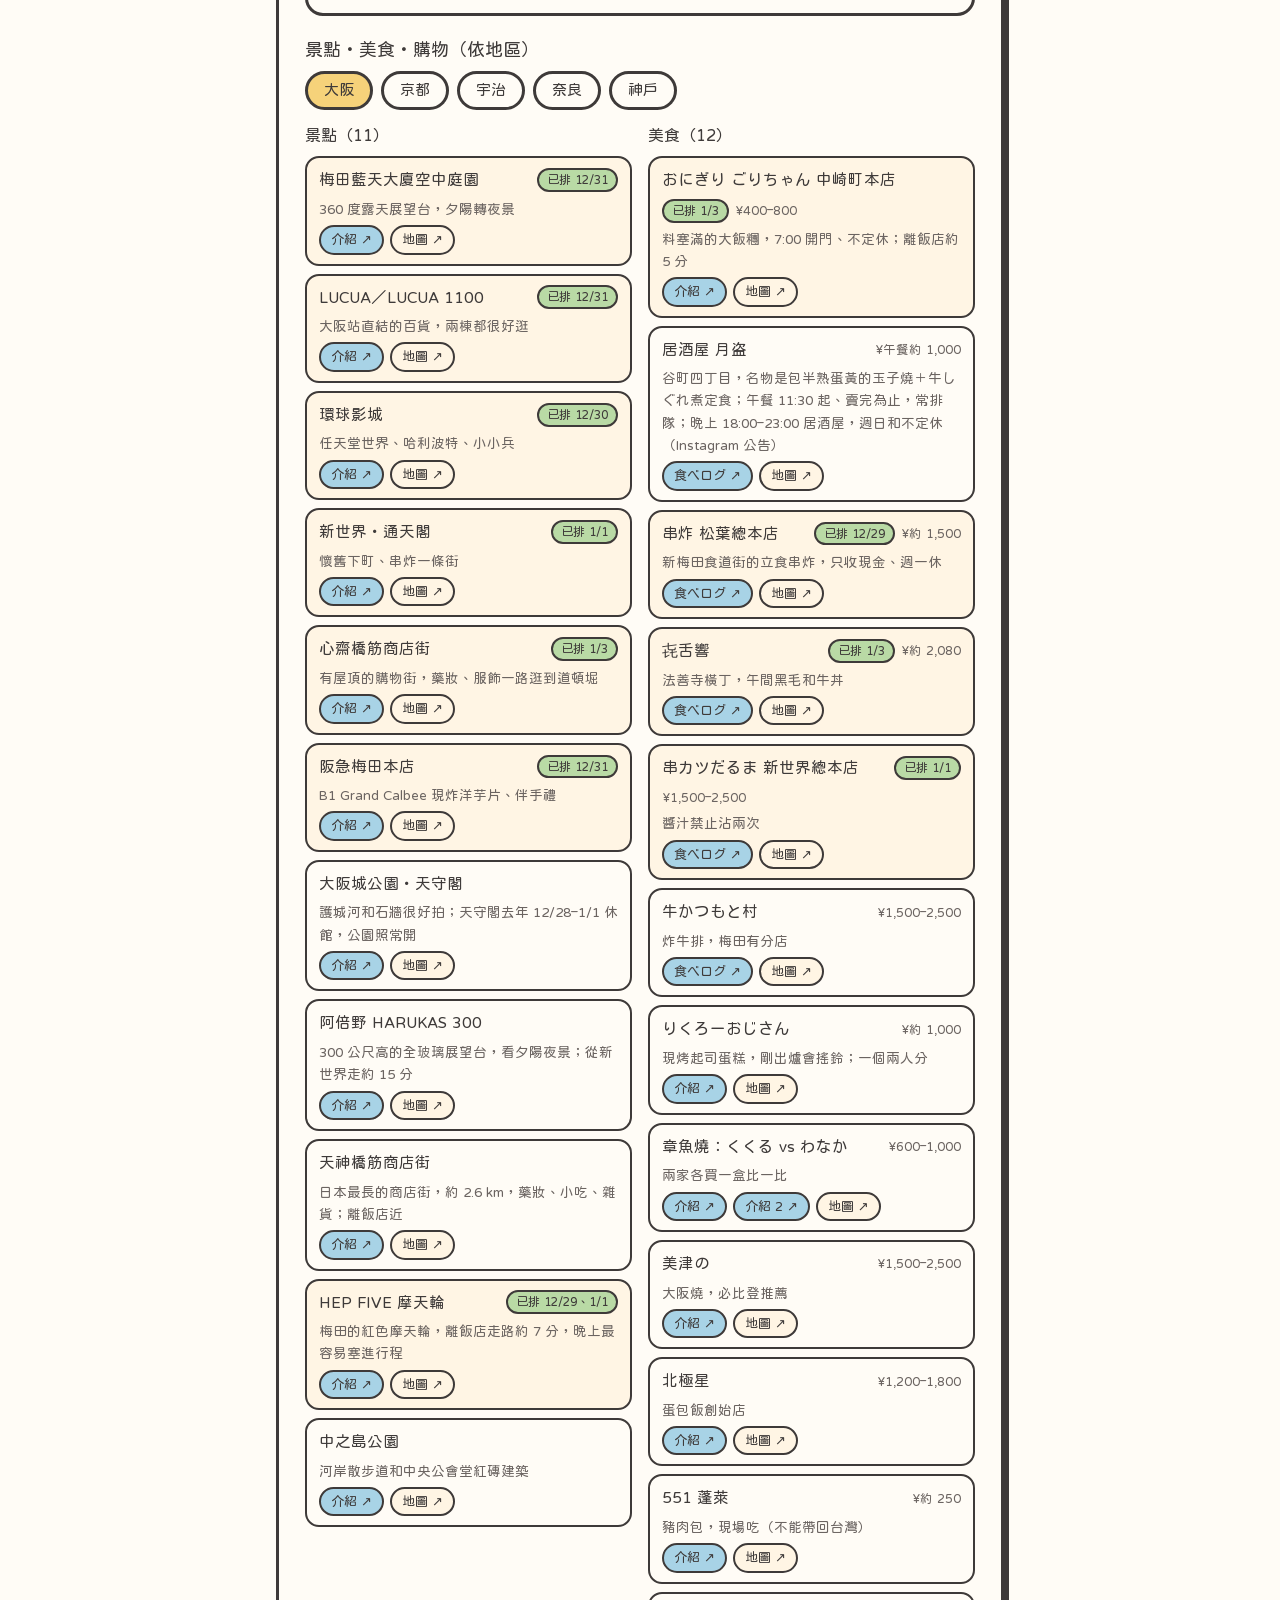
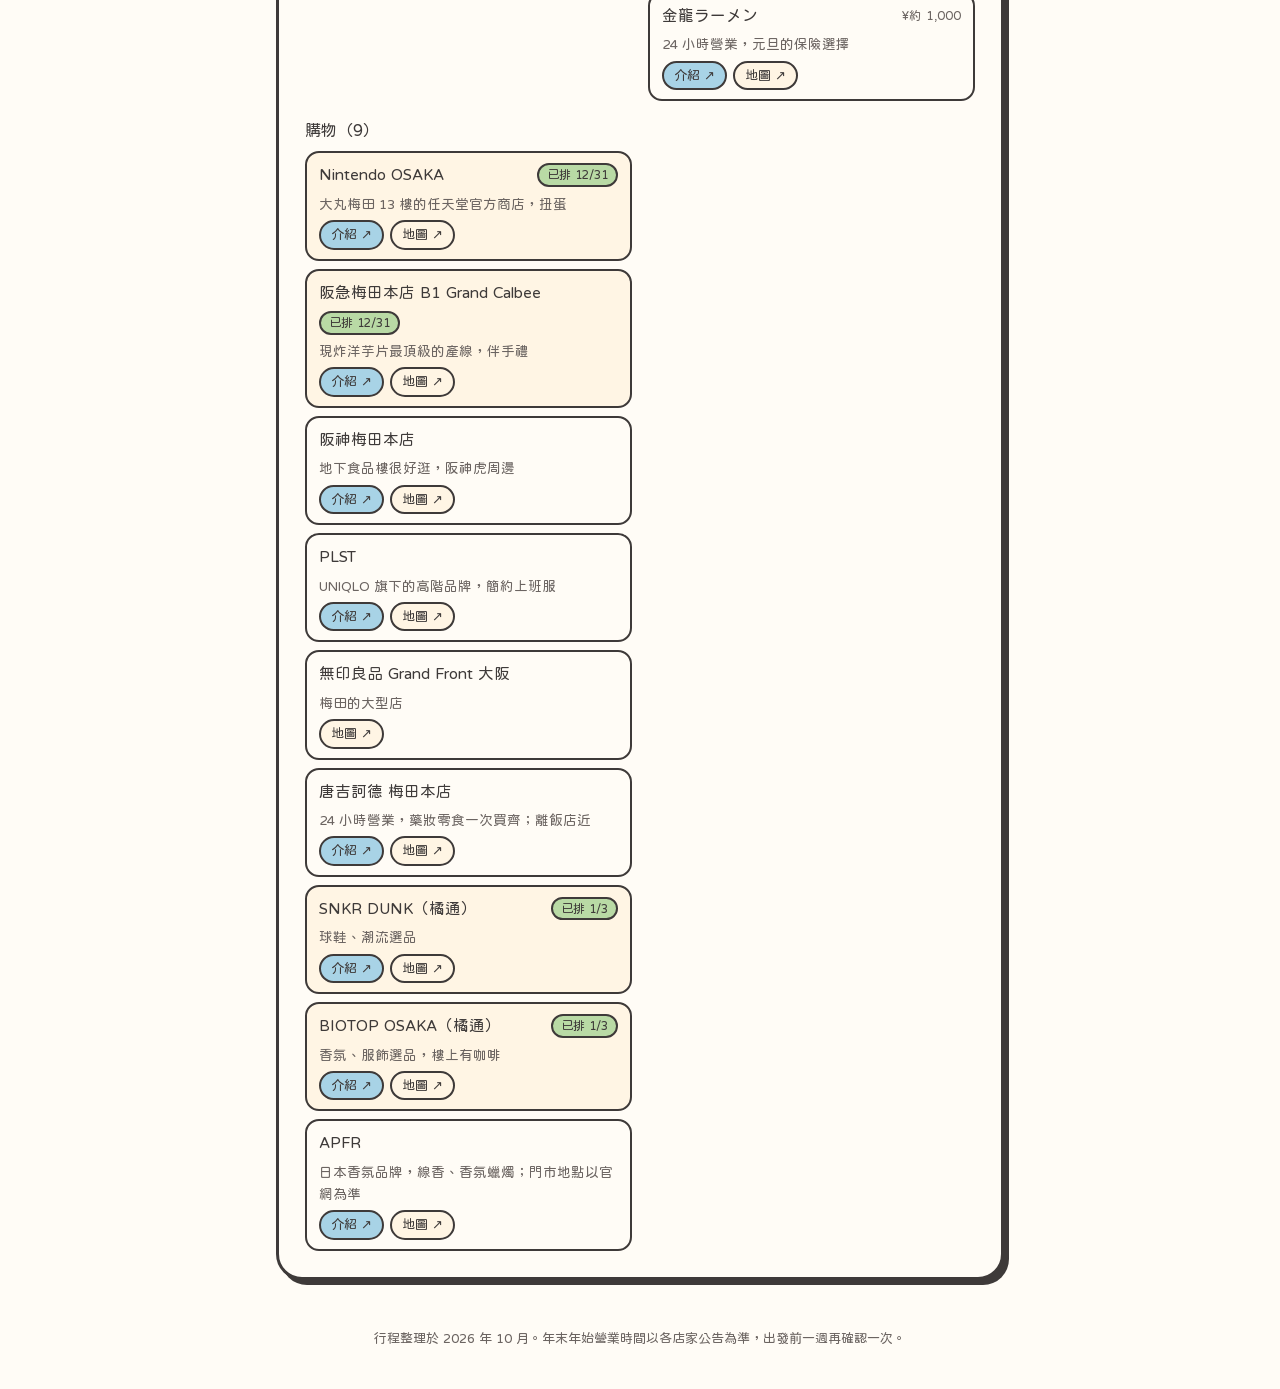
==== commit 700c08c5: "標題改回「京阪神奈 8 日跨年之旅」，首頁標籤加「閃身步」 Co-Authored-By: Claude Opus 5.5 <noreply@anthropic.com>" ====
--- a/prep.html
+++ b/prep.html
@@ -3,27 +3,27 @@
 <head>
 <meta charset="utf-8">
 <meta name="viewport" content="width=device-width, initial-scale=1, viewport-fit=cover">
-<title>待辦與備選｜閃身步來日本跨年</title>
+<title>待辦與備選｜京阪神奈 8 日跨年之旅</title>
 <link rel="preload" href="fonts/huninn-subset.woff2" as="font" type="font/woff2" crossorigin>
 <link rel="manifest" href="manifest.webmanifest">
 <meta name="theme-color" content="#FFFCF6">
 <link rel="icon" href="icons/icon-192.png" type="image/png">
 <link rel="apple-touch-icon" href="icons/apple-touch-icon.png">
-<meta name="apple-mobile-web-app-title" content="閃身步來日本跨年">
+<meta name="apple-mobile-web-app-title" content="京阪神奈 8 日跨年之旅">
 <link rel="stylesheet" href="css/style.css">
 
 </head>
 <body>
 <nav class="nav" aria-label="主選單">
   <div class="nav-in">
-    <a class="brand" aria-label="閃身步來日本跨年" href="index.html" style="text-decoration:none">
+    <a class="brand" aria-label="京阪神奈 8 日跨年之旅" href="index.html" style="text-decoration:none">
       <svg viewBox="0 0 40 40" aria-hidden="true"><g class="anim">
         <path d="M6 14 Q20 9 34 14 L33 18 L7 18 Z" fill="#F2A497" stroke="#3E3A39" stroke-width="3" stroke-linejoin="round"/>
         <rect x="10" y="18" width="5" height="17" fill="#F2A497" stroke="#3E3A39" stroke-width="3"/>
         <rect x="25" y="18" width="5" height="17" fill="#F2A497" stroke="#3E3A39" stroke-width="3"/>
         <rect x="8" y="22" width="24" height="4" fill="#F2A497" stroke="#3E3A39" stroke-width="3"/>
       </g></svg>
-      <span class="brand-t">閃身步來日本跨年</span>
+      <span class="brand-t">京阪神奈 8 日跨年之旅</span>
     </a>
     <div class="nav-links">
       <a class="nav-page" href="index.html"><span class="nav-arrow">← </span>行程</a>
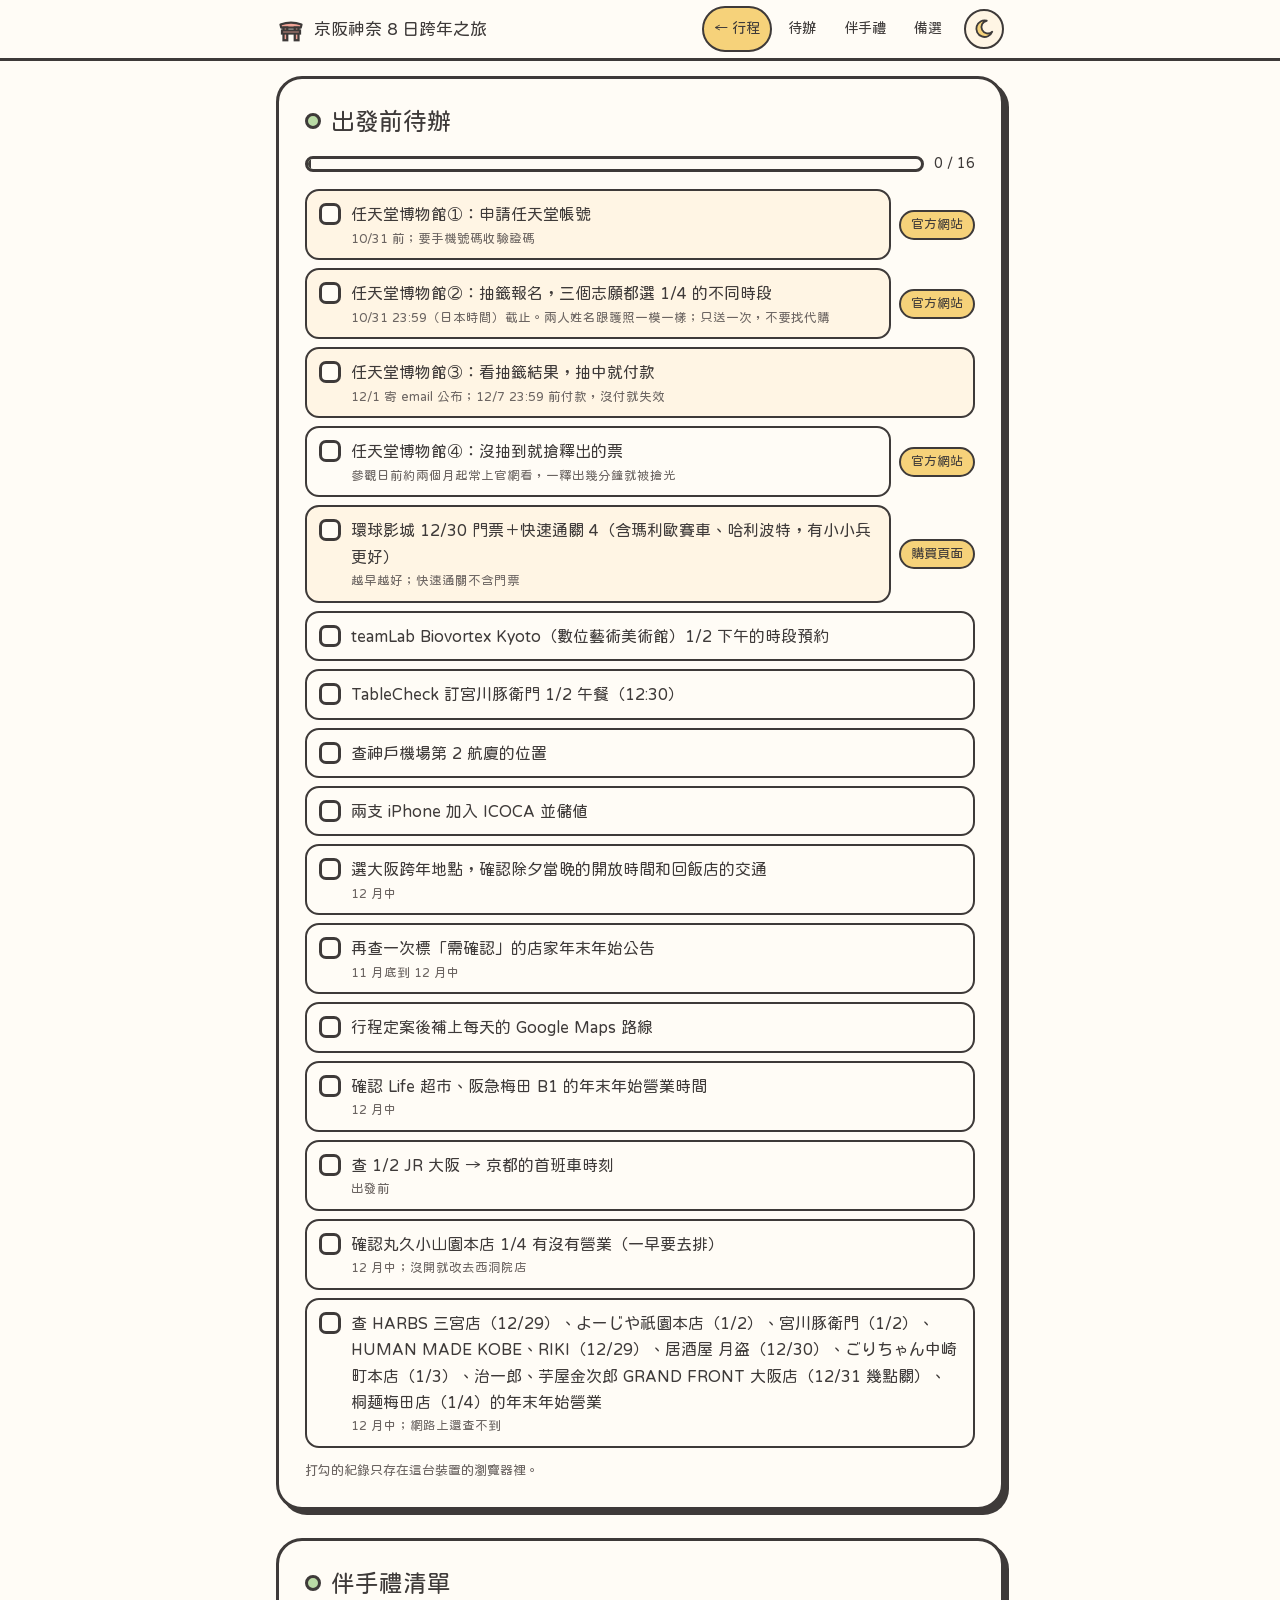
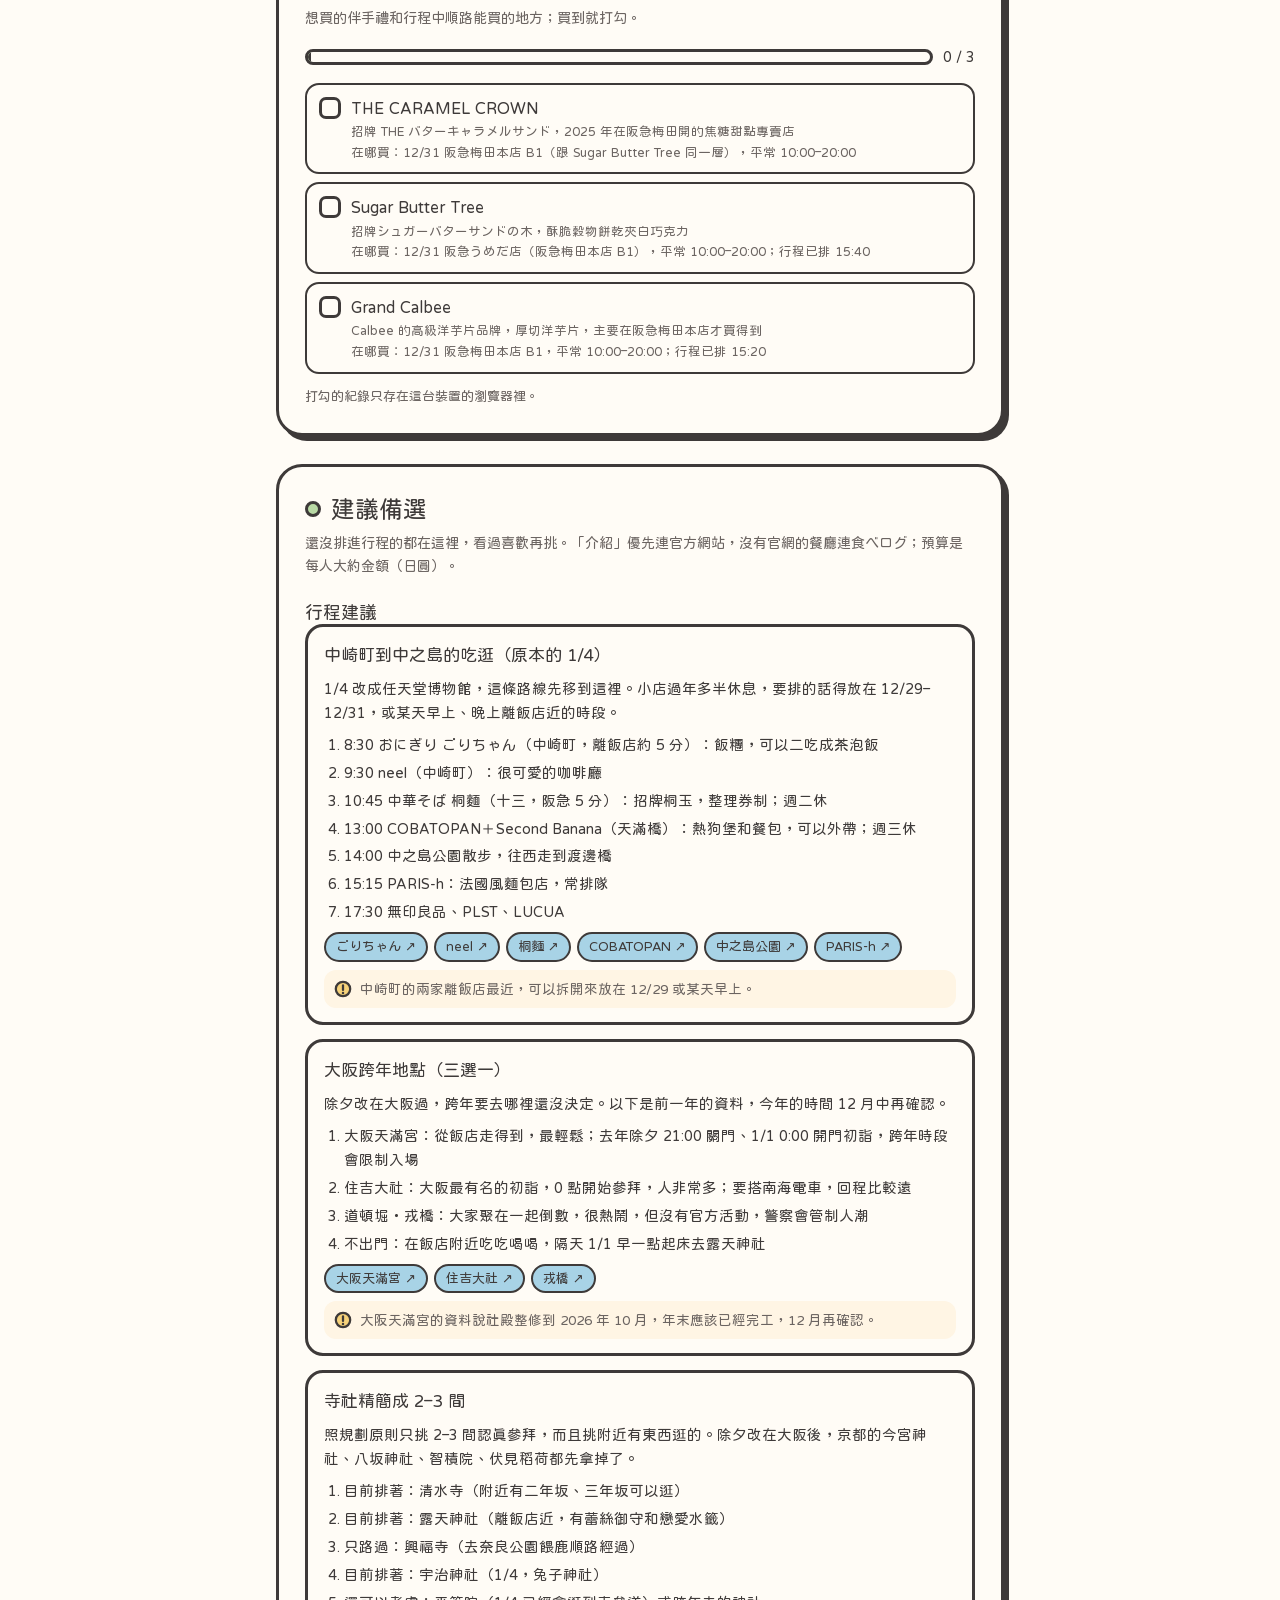
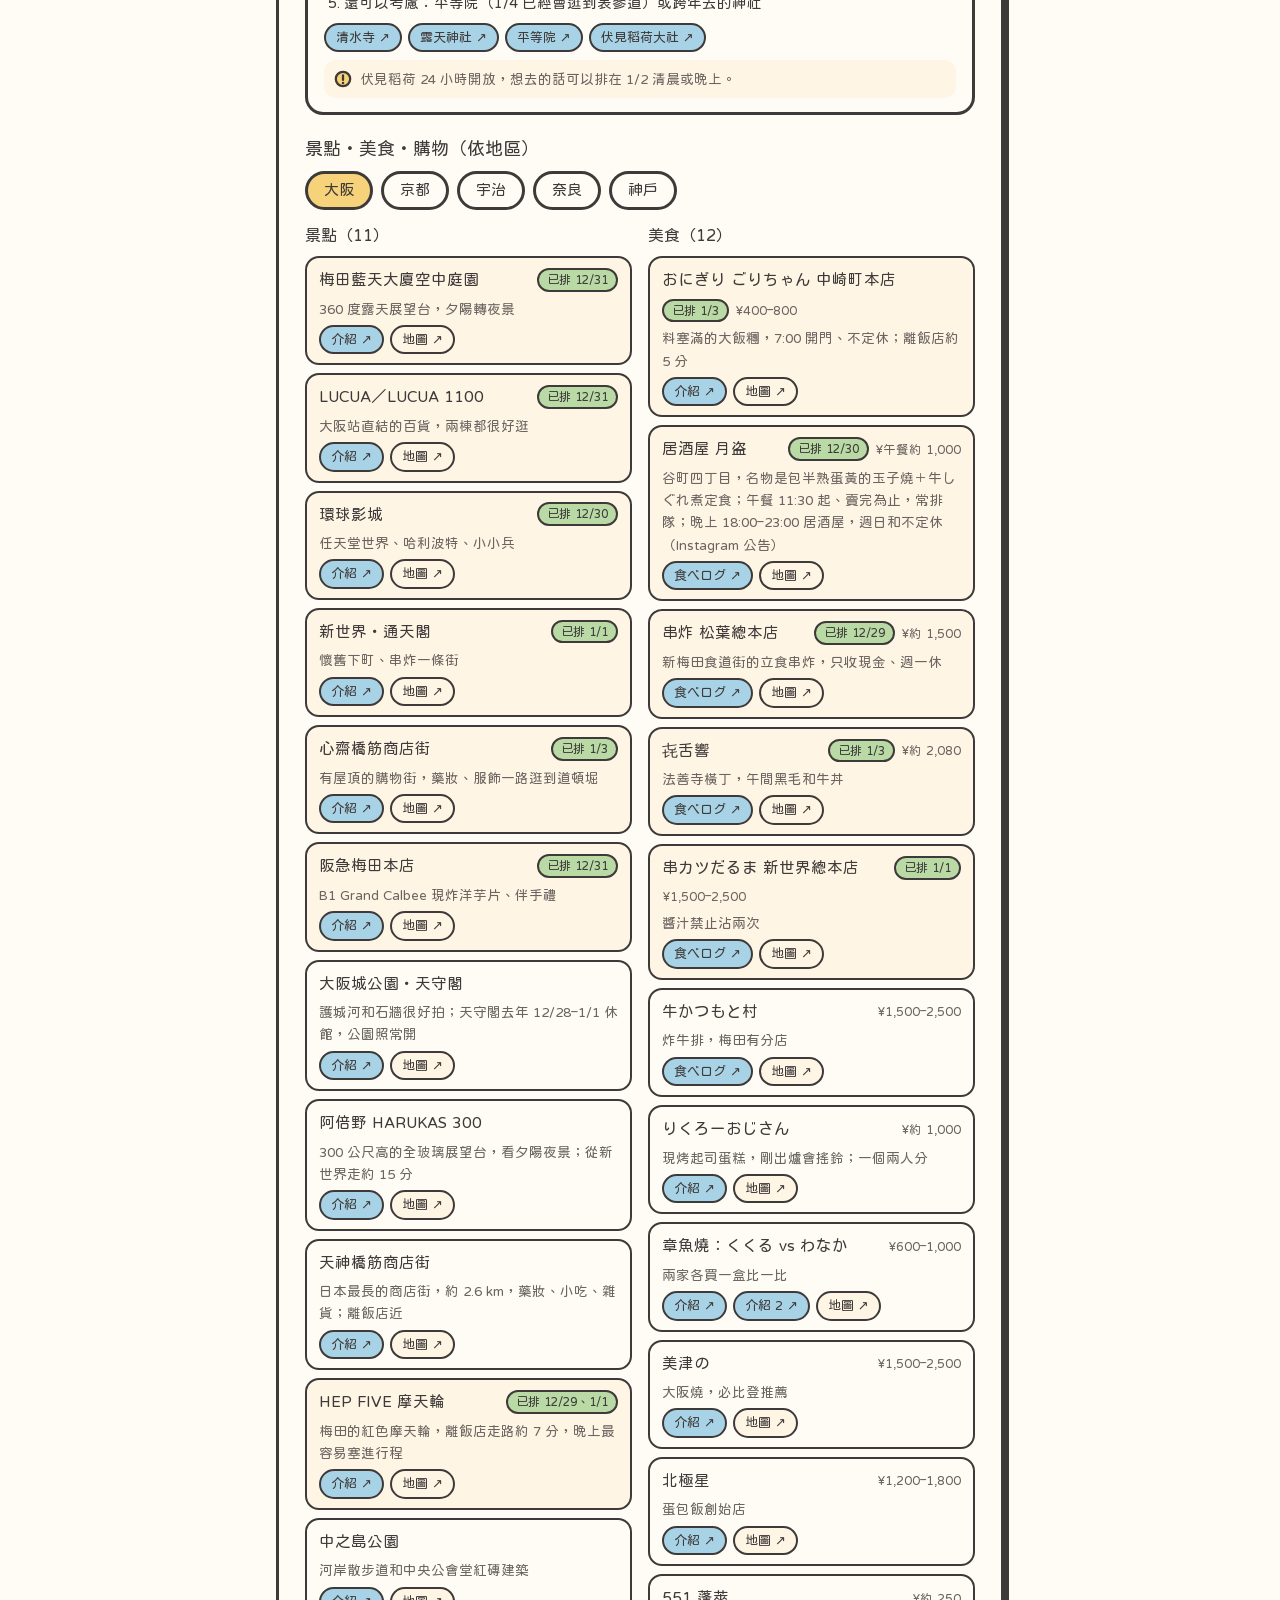
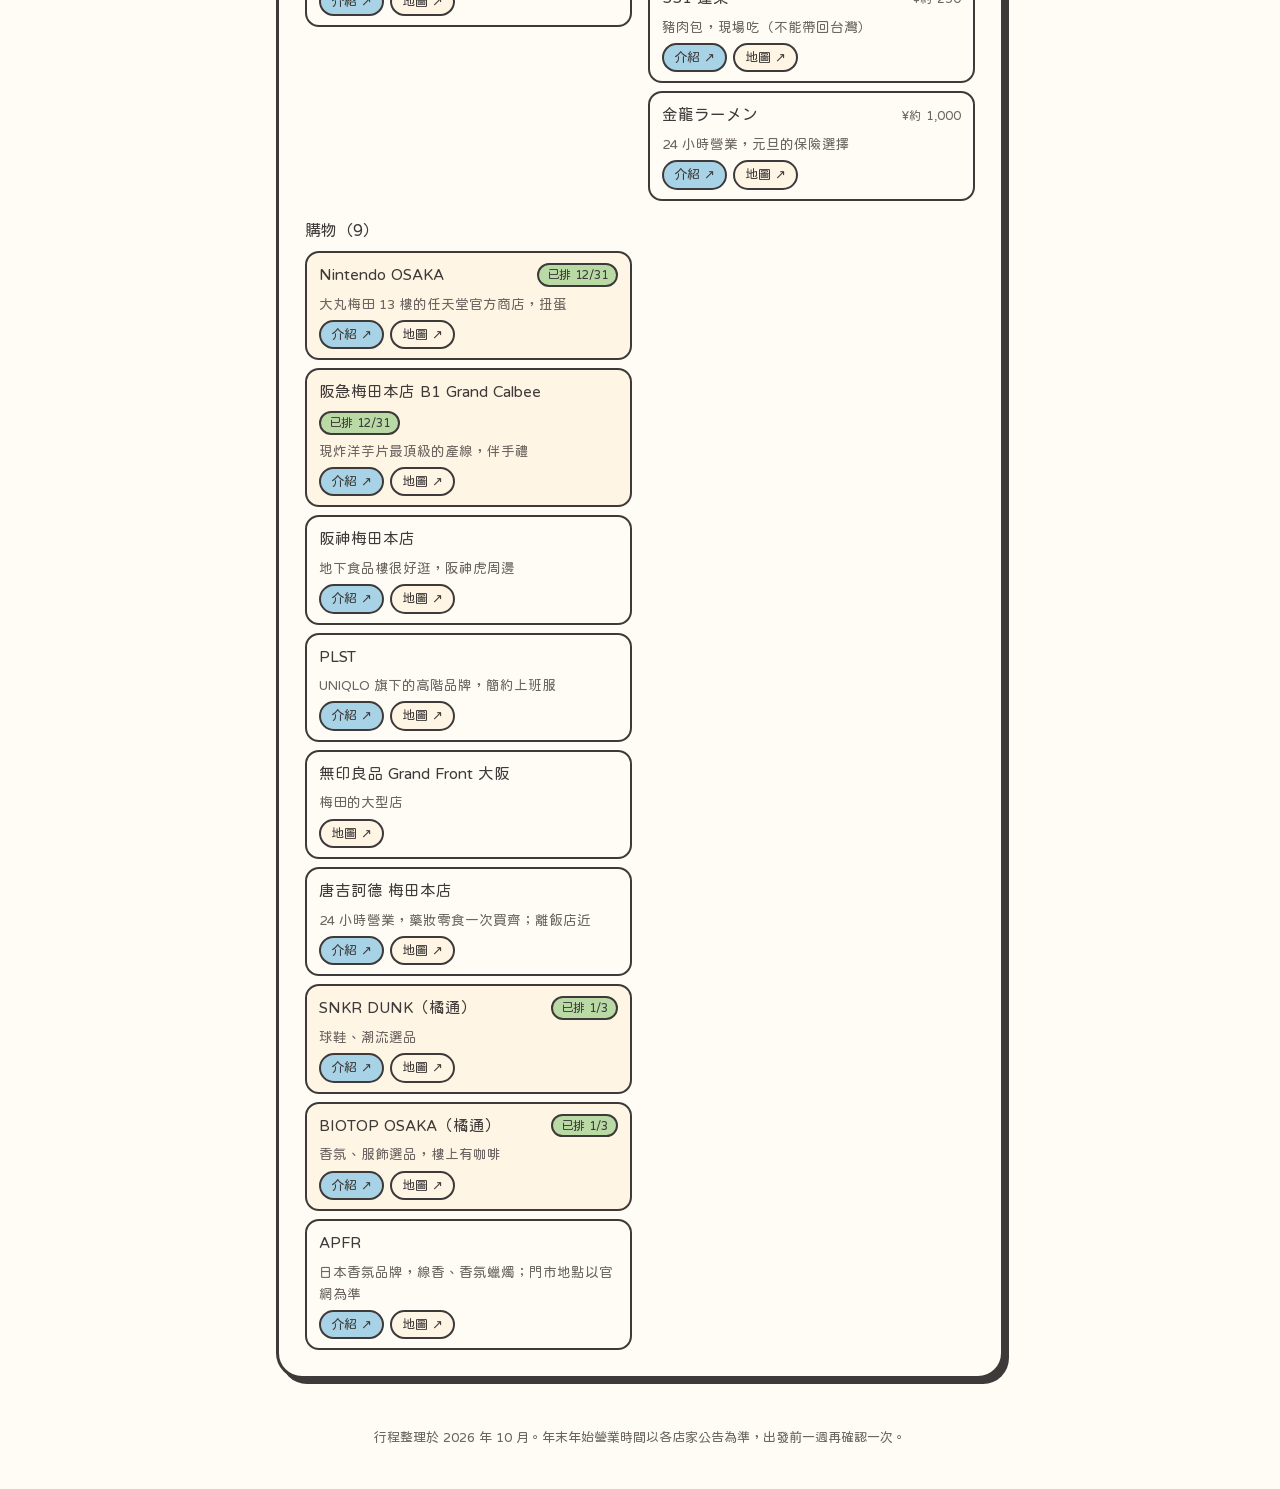
==== commit e4ccfcc8: "深色模式（侘寂低彩度配色、深夜煙火章魚燒主圖、右上角切換）；手機選單移到底部；交通改放兩站之間；長說明先顯示 3 行可展開 Co-Authored-By: Claude Opus 5.5 <norep" ====
--- a/prep.html
+++ b/prep.html
@@ -6,7 +6,9 @@
 <title>待辦與備選｜京阪神奈 8 日跨年之旅</title>
 <link rel="preload" href="fonts/huninn-subset.woff2" as="font" type="font/woff2" crossorigin>
 <link rel="manifest" href="manifest.webmanifest">
-<meta name="theme-color" content="#FFFCF6">
+<meta name="theme-color" content="#FFFCF6" media="(prefers-color-scheme: light)">
+<meta name="theme-color" content="#1C1E21" media="(prefers-color-scheme: dark)">
+<script>/* 先套用記住的深淺色，避免畫面閃一下 */try{var t=JSON.parse(localStorage.getItem("kansai8-theme"));if(t==="dark"||t==="light")document.documentElement.dataset.theme=t;}catch(e){}</script>
 <link rel="icon" href="icons/icon-192.png" type="image/png">
 <link rel="apple-touch-icon" href="icons/apple-touch-icon.png">
 <meta name="apple-mobile-web-app-title" content="京阪神奈 8 日跨年之旅">
@@ -31,6 +33,10 @@
       <a href="#gifts">伴手禮</a>
       <a href="#ideas">備選</a>
     </div>
+    <button class="theme-btn" type="button" id="theme-btn" aria-label="切換深色／淺色">
+      <svg class="moon" viewBox="0 0 24 24" aria-hidden="true"><path d="M15 3 A9 9 0 1 0 21 15 A7 7 0 1 1 15 3 Z" fill="#F6D27A" stroke="#3E3A39" stroke-width="2" stroke-linejoin="round"/></svg>
+      <svg class="sun" viewBox="0 0 24 24" aria-hidden="true"><g stroke="#3E3A39" stroke-width="2" stroke-linecap="round"><circle cx="12" cy="12" r="5" fill="#F6D27A"/><path d="M12 2v2M12 20v2M2 12h2M20 12h2M5 5l1.4 1.4M17.6 17.6 19 19M5 19l1.4-1.4M17.6 6.4 19 5"/></g></svg>
+    </button>
   </div>
 </nav>
 
--- a/css/style.css
+++ b/css/style.css
@@ -10,6 +10,9 @@
   --yama:#F6D27A;       /* 山吹黃 */
   --mizu:#A8D3E6;       /* 水色 */
   --take:#B9DAA5;       /* 若竹綠 */
+  --edge:#3E3A39;       /* 框線（深色模式會變柔和） */
+  --shadow:#3E3A39;     /* 卡片的平面陰影 */
+  --sky:#FFFCF6;        /* 主圖背景 */
   --line:3px;
   --r-lg:26px;
   --r-md:18px;
@@ -18,6 +21,28 @@
   --nav-h:58px;
   color-scheme:light;
 }
+/* 深色模式：灰、藍、苔綠等低彩度的侘寂色；跟著手機設定，也可以用右上角按鈕切換 */
+:root[data-theme="dark"]{
+  --paper:#1C1E21;--paper-2:#25282C;--ink:#D8D2C6;--ink-soft:#A39E95;
+  --coral:#6E4F4A;--yama:#625538;--mizu:#43535F;--take:#4C5745;
+  --edge:#8A857D;--shadow:#0D0E10;--sky:#20262E;color-scheme:dark;
+}
+@media (prefers-color-scheme:dark){
+  :root:not([data-theme="light"]){
+    --paper:#1C1E21;--paper-2:#25282C;--ink:#D8D2C6;--ink-soft:#A39E95;
+    --coral:#6E4F4A;--yama:#625538;--mizu:#43535F;--take:#4C5745;
+    --edge:#8A857D;--shadow:#0D0E10;--sky:#20262E;color-scheme:dark;
+  }
+}
+/* 插圖、圖示裡寫死的顏色改用變數，深色模式會跟著換 */
+svg [fill="#FFFCF6"]{fill:var(--paper)}
+svg [fill="#3E3A39"]{fill:var(--ink)}
+svg [stroke="#3E3A39"]{stroke:var(--edge)}
+svg [fill="#F2A497"]{fill:var(--coral)}
+svg [fill="#F6D27A"]{fill:var(--yama)}
+svg [fill="#A8D3E6"]{fill:var(--mizu)}
+svg [fill="#B9DAA5"]{fill:var(--take)}
+.map-svg text{fill:var(--ink)}
 *{box-sizing:border-box}
 html{scroll-behavior:smooth}
 body{
@@ -29,13 +54,13 @@
 p{margin:0}
 button{font:inherit;color:inherit}
 a{color:inherit}
-:focus-visible{outline:3px dashed var(--ink);outline-offset:3px;border-radius:10px}
+:focus-visible{outline:3px dashed var(--edge);outline-offset:3px;border-radius:10px}
 
 /* ---------- 頂端固定選單 ---------- */
 .nav{
   position:fixed;top:0;left:0;right:0;z-index:20;
   padding-top:env(safe-area-inset-top,0px);
-  background:var(--paper);border-bottom:var(--line) solid var(--ink);
+  background:var(--paper);border-bottom:var(--line) solid var(--edge);
 }
 .nav-in{
   max-width:760px;margin:0 auto;height:var(--nav-h);
@@ -46,28 +71,69 @@
 .nav-links{display:flex;gap:4px;margin-left:auto;overflow-x:auto;scrollbar-width:none}
 .nav-links::-webkit-scrollbar{display:none}
 .nav-links a{
-  text-decoration:none;font-size:14px;padding:5px 10px;border-radius:var(--r-sm);
+  text-decoration:none;font-size:14px;padding:9px 10px;border-radius:var(--r-sm);
   border:2px solid transparent;white-space:nowrap;
 }
 .nav-links a:hover{border-color:var(--ink);background:var(--yama)}
-@media (max-width:440px){.brand .brand-t{display:none}.nav-links a{padding:5px 7px}.nav-arrow{display:none}.nav-links a.nav-page{order:-1}}
+/* 深淺色切換按鈕 */
+.theme-btn{
+  flex:none;width:40px;height:40px;display:grid;place-items:center;cursor:pointer;
+  border:2px solid var(--edge);border-radius:50%;background:var(--paper-2);padding:0;
+}
+.theme-btn svg{width:22px;height:22px}
+.theme-btn .sun{display:none}
+:root[data-theme="dark"] .theme-btn .sun{display:block}
+:root[data-theme="dark"] .theme-btn .moon{display:none}
+@media (prefers-color-scheme:dark){
+  :root:not([data-theme="light"]) .theme-btn .sun{display:block}
+  :root:not([data-theme="light"]) .theme-btn .moon{display:none}
+}
+/* 手機：選單移到畫面底部，大拇指按得到；頂端只留標題和深淺色按鈕 */
+@media (max-width:640px){
+  .brand{margin-right:auto}
+  .nav-links{
+    position:fixed;left:0;right:0;bottom:0;margin:0;gap:4px;justify-content:space-around;
+    padding:6px 8px calc(6px + env(safe-area-inset-bottom,0px));
+    background:var(--paper);border-top:var(--line) solid var(--edge);
+  }
+  .nav-links a{flex:1;text-align:center;padding:10px 4px;font-size:14.5px}
+  .nav-arrow{display:none}
+  main{padding-bottom:calc(96px + env(safe-area-inset-bottom,0px))}
+  footer{padding-bottom:calc(90px + env(safe-area-inset-bottom,0px))}
+}
 .nav-links a.nav-page{border-color:var(--ink);background:var(--yama);white-space:nowrap}
 
 main{max-width:760px;margin:0 auto;padding-inline:16px;padding-block:calc(var(--nav-h) + 18px) 48px;display:flex;flex-direction:column;gap:28px}
 section{scroll-margin-top:calc(var(--nav-h) + 16px)}
 
 .page{
-  background:var(--paper);border:var(--line) solid var(--ink);border-radius:var(--r-lg);
-  padding:22px 18px;box-shadow:5px 5px 0 var(--ink);
+  background:var(--paper);border:var(--line) solid var(--edge);border-radius:var(--r-lg);
+  padding:22px 18px;box-shadow:5px 5px 0 var(--shadow);
 }
 .sec-head{display:flex;align-items:center;gap:10px;margin-bottom:16px}
 .sec-head h2{font-size:24px}
-.sec-head .dot{width:16px;height:16px;border-radius:50%;border:var(--line) solid var(--ink);flex:none}
+.sec-head .dot{width:16px;height:16px;border-radius:50%;border:var(--line) solid var(--edge);flex:none}
 .sec-sub{font-size:14px;color:var(--ink-soft);margin-top:-8px;margin-bottom:16px}
 
 /* ---------- 首頁 ---------- */
 .hero{padding:0;overflow:hidden}
-.hero-art{display:block;width:100%;height:auto;background:var(--paper);border-bottom:var(--line) solid var(--ink)}
+.hero-art{display:block;width:100%;height:auto;background:var(--sky);border-bottom:var(--line) solid var(--edge)}
+.hero-art.night{display:none}
+:root[data-theme="dark"] .hero-art.day{display:none}
+:root[data-theme="dark"] .hero-art.night{display:block}
+@media (prefers-color-scheme:dark){
+  :root:not([data-theme="light"]) .hero-art.day{display:none}
+  :root:not([data-theme="light"]) .hero-art.night{display:block}
+}
+/* 深夜主圖：煙火綻放、星星閃爍、章魚燒彈跳 */
+.fw{transform-box:fill-box;transform-origin:center;animation:burst 3.6s ease-out infinite}
+.fw-2{animation-delay:1.2s}
+.fw-3{animation-delay:2.4s}
+.twinkle{animation:twinkle 2.8s ease-in-out infinite}
+.twinkle.t2{animation-delay:1.4s}
+.tako{transform-box:fill-box;transform-origin:50% 100%;animation:hop 2.4s ease-in-out infinite}
+.tako.k2{animation-delay:.3s}
+.tako.k3{animation-delay:.6s}
 .hero-body{padding:20px 18px 22px;display:flex;flex-direction:column;gap:14px}
 .eyebrow{font-size:14px;letter-spacing:.12em;color:var(--ink-soft)}
 .hero h1{font-size:clamp(30px,8vw,44px);letter-spacing:.02em}
@@ -75,13 +141,13 @@
 .hero-meta{display:flex;flex-wrap:wrap;gap:8px}
 .chip{
   display:inline-flex;align-items:center;gap:6px;font-size:14px;line-height:1.2;
-  padding:5px 12px;border:2px solid var(--ink);border-radius:var(--r-sm);background:var(--paper);white-space:nowrap;
+  padding:5px 12px;border:2px solid var(--edge);border-radius:var(--r-sm);background:var(--paper);white-space:nowrap;
 }
 .count{
   display:grid;grid-template-columns:repeat(4,1fr);gap:8px;margin-top:4px;
 }
 .count .cell{
-  border:var(--line) solid var(--ink);border-radius:var(--r-md);background:var(--paper-2);
+  border:var(--line) solid var(--edge);border-radius:var(--r-md);background:var(--paper-2);
   text-align:center;padding:10px 4px 8px;
 }
 .count .cell:nth-child(1){background:var(--coral)}
@@ -95,14 +161,14 @@
 /* ---------- 航班 ---------- */
 .flights{display:grid;gap:16px}
 .ticket{
-  border:var(--line) solid var(--ink);border-radius:var(--r-md);background:var(--paper);
+  border:var(--line) solid var(--edge);border-radius:var(--r-md);background:var(--paper);
   display:grid;grid-template-columns:1fr;overflow:hidden;
 }
-.ticket-top{display:flex;justify-content:space-between;align-items:center;gap:8px;padding:10px 16px;border-bottom:var(--line) dashed var(--ink)}
+.ticket-top{display:flex;justify-content:space-between;align-items:center;gap:8px;padding:10px 16px;border-bottom:var(--line) dashed var(--edge)}
 .ticket.go .ticket-top{background:var(--mizu)}
 .ticket.back .ticket-top{background:var(--coral)}
 .ticket-top .no{font-size:20px;letter-spacing:.06em}
-.ticket-top .tag{font-size:13px;background:var(--paper);border:2px solid var(--ink);border-radius:var(--r-sm);padding:2px 10px}
+.ticket-top .tag{font-size:13px;background:var(--paper);border:2px solid var(--edge);border-radius:var(--r-sm);padding:2px 10px}
 .ticket-mid{display:grid;grid-template-columns:1fr auto 1fr;align-items:center;gap:8px;padding:16px}
 .port{display:flex;flex-direction:column;min-width:0}
 .port.to{text-align:right}
@@ -114,38 +180,41 @@
 .ticket-foot{display:flex;flex-wrap:wrap;gap:6px 14px;padding:0 16px 14px;font-size:14px;color:var(--ink-soft)}
 
 /* ---------- 每日行程 ---------- */
+/* 日期分頁黏在頂端選單下面，看到一天的最後也能直接換天 */
 .tabs{
-  display:flex;gap:8px;overflow-x:auto;padding:4px 2px 10px;margin-inline:-2px;scroll-snap-type:x proximity;
-  scrollbar-width:thin;
-}
+  display:flex;gap:8px;overflow-x:auto;padding:8px 18px 10px;margin-inline:-18px;scroll-snap-type:x proximity;
+  scrollbar-width:none;
+  position:sticky;top:calc(var(--nav-h) + var(--line) + env(safe-area-inset-top,0px));z-index:10;background:var(--paper);
+}
+.tabs::-webkit-scrollbar{display:none}
 .tab{
   flex:none;scroll-snap-align:start;cursor:pointer;
-  border:var(--line) solid var(--ink);border-radius:16px;background:var(--paper);
+  border:var(--line) solid var(--edge);border-radius:16px;background:var(--paper);
   padding:6px 12px 7px;display:flex;flex-direction:column;align-items:center;min-width:64px;line-height:1.25;
   transition:transform .15s ease;
 }
 .tab .d{font-size:18px;font-variant-numeric:tabular-nums}
 .tab .w{font-size:12px;color:var(--ink-soft)}
 .tab:hover{transform:translateY(-2px)}
-.tab[aria-selected="true"]{background:var(--yama);box-shadow:3px 3px 0 var(--ink)}
+.tab[aria-selected="true"]{background:var(--yama);box-shadow:3px 3px 0 var(--shadow)}
 .tab[aria-selected="true"] .w{color:var(--ink)}
 .tab.bounce{animation:tabBounce .5s cubic-bezier(.3,1.6,.5,1)}
 
 .day-head{
-  display:grid;grid-template-columns:auto 1fr;gap:14px;align-items:center;
-  background:var(--paper-2);border:var(--line) solid var(--ink);border-radius:var(--r-md);padding:14px;margin-top:6px;
-}
-.day-icon{width:64px;height:64px;border:var(--line) solid var(--ink);border-radius:18px;background:var(--paper);display:grid;place-items:center}
-.day-icon svg{width:50px;height:50px}
-.day-head .num{font-size:13px;color:var(--ink-soft)}
-.day-head h3{font-size:20px}
-.day-head .where{font-size:14px;margin-top:2px}
+  display:grid;grid-template-columns:auto 1fr;gap:6px 12px;align-items:center;
+  background:var(--paper-2);border:var(--line) solid var(--edge);border-radius:var(--r-md);padding:10px 12px;margin-top:6px;
+}
+.day-icon{width:44px;height:44px;border:var(--line) solid var(--edge);border-radius:14px;background:var(--paper);display:grid;place-items:center}
+.day-icon svg{width:34px;height:34px}
+.day-head .num{font-size:12.5px;color:var(--ink-soft)}
+.day-head h3{font-size:17px}
+.day-head .where{font-size:13px;margin-top:2px;color:var(--ink-soft)}
 .route{grid-column:1 / -1;display:flex;flex-wrap:wrap;align-items:center;gap:6px}
 .route .arrow{font-size:13px;color:var(--ink-soft)}
 
 .tt{
   display:inline-flex;align-items:center;font-size:12.5px;line-height:1.2;padding:3px 9px;
-  border:2px solid var(--ink);border-radius:var(--r-sm);white-space:nowrap;
+  border:2px solid var(--edge);border-radius:var(--r-sm);white-space:nowrap;
 }
 .tt-JR{background:var(--mizu)}
 .tt-阪急{background:var(--coral)}
@@ -158,31 +227,53 @@
 .tt-飛機{background:var(--coral)}
 
 .timeline{list-style:none;margin:18px 0 0;padding:0;position:relative}
+/* 時間做成有顏色的扁圓（顏色跟類型一樣），虛線串起整天 */
 .timeline::before{
-  content:"";position:absolute;left:62px;top:6px;bottom:6px;border-left:var(--line) dashed var(--ink);
-}
-.ev{display:grid;grid-template-columns:48px 28px 1fr;gap:0 0;align-items:start;padding-bottom:12px}
-.ev .time{font-size:14px;text-align:right;padding-top:12px;padding-right:6px;font-variant-numeric:tabular-nums;line-height:1.2}
-.ev .node{
-  width:20px;height:20px;border-radius:50%;border:var(--line) solid var(--ink);background:var(--paper);
-  margin:12px auto 0;position:relative;z-index:1;
-}
-.k-sight .node{background:var(--mizu)}
-.k-food .node{background:var(--coral)}
-.k-shop .node{background:var(--yama)}
-.k-move .node{background:var(--take)}
-.k-rest .node{background:var(--paper)}
+  content:"";position:absolute;left:31px;top:6px;bottom:6px;border-left:var(--line) dashed var(--edge);
+}
+.ev{display:grid;grid-template-columns:64px 1fr;gap:0 8px;align-items:start;padding-bottom:12px}
+.tpill{
+  justify-self:center;margin-top:10px;position:relative;z-index:1;min-width:56px;padding:3px 7px;
+  border:var(--line) solid var(--edge);border-radius:var(--r-sm);background:var(--paper);
+  font-size:13.5px;line-height:1.25;text-align:center;white-space:nowrap;font-variant-numeric:tabular-nums;
+}
+.tpill.empty{min-width:0;width:20px;height:20px;padding:0;margin-top:14px}
+.k-sight .tpill{background:var(--mizu)}
+.k-food .tpill{background:var(--coral)}
+.k-shop .tpill{background:var(--yama)}
+.k-move .tpill{background:var(--take)}
+.k-rest .tpill{background:var(--paper)}
 .ev .card{
-  min-width:0;border:var(--line) solid var(--ink);border-radius:var(--r-md);background:var(--paper);
+  min-width:0;border:var(--line) solid var(--edge);border-radius:var(--r-md);background:var(--paper);
   padding:10px 12px 11px;display:flex;flex-direction:column;gap:5px;
 }
-.ev.must .card{background:var(--paper-2);box-shadow:3px 3px 0 var(--ink)}
+.ev.must .card{background:var(--paper-2);box-shadow:3px 3px 0 var(--shadow)}
 .ev.tbd .card{border-style:dashed;background:transparent;color:var(--ink-soft)}
 .card .row1{display:flex;flex-wrap:wrap;align-items:center;gap:6px}
 .card .ttl{font-size:16.5px;line-height:1.35}
 .card .note{font-size:14px;color:var(--ink-soft);line-height:1.55}
-.card .tags{display:flex;flex-wrap:wrap;gap:5px;margin-top:2px}
-.kind{font-size:12px;padding:1px 8px;border-radius:var(--r-sm);border:2px solid var(--ink);line-height:1.3}
+.card .tags{display:flex;flex-wrap:wrap;align-items:center;gap:5px;margin-top:2px}
+/* 兩站之間的交通：放在卡片和卡片中間 */
+.leg{display:grid;grid-template-columns:64px 1fr;gap:0 8px;margin:-4px 0 8px}
+.leg-in{display:flex;flex-wrap:wrap;align-items:center;gap:5px;font-size:13px;color:var(--ink-soft);padding-left:4px}
+.leg-in .tt{font-size:12px;padding:2px 8px;color:var(--ink)}
+/* 太長的說明先顯示 3 行，點「展開全文」看全部 */
+.card .note.clamp{display:-webkit-box;-webkit-line-clamp:3;-webkit-box-orient:vertical;overflow:hidden}
+.more{
+  align-self:flex-start;font-size:13px;padding:2px 12px;min-height:32px;cursor:pointer;
+  border:2px solid var(--edge);border-radius:var(--r-sm);background:var(--paper-2);color:var(--ink);
+}
+/* 導航按鈕：開 Google Maps，手指好按（高 36px） */
+.go-btn{
+  margin-left:auto;display:inline-flex;align-items:center;min-height:36px;padding:0 14px;font-size:14px;text-decoration:none;
+  border:2px solid var(--edge);border-radius:var(--r-sm);background:var(--yama);
+}
+.go-btn::after{content:" ↗";margin-left:3px}
+/* 旅途中「現在」這一站 */
+.ev.now .tpill{background:var(--ink);color:var(--paper);box-shadow:0 0 0 4px var(--yama)}
+.ev.now .card{border-width:4px;background:var(--paper-2)}
+.ev.now .row1::before{content:"現在";font-size:12.5px;line-height:1.3;padding:2px 9px;border-radius:var(--r-sm);background:var(--coral);border:2px solid var(--edge)}
+.kind{font-size:12px;padding:1px 8px;border-radius:var(--r-sm);border:2px solid var(--edge);line-height:1.3}
 .k-sight .kind{background:var(--mizu)}
 .k-food .kind{background:var(--coral)}
 .k-shop .kind{background:var(--yama)}
@@ -193,36 +284,40 @@
   background:var(--ink);color:var(--paper);display:inline-flex;align-items:center;gap:4px;
 }
 .must-badge svg{width:12px;height:12px}
-.warn{font-size:12px;line-height:1.3;padding:1px 8px;border-radius:var(--r-sm);border:2px dashed var(--ink);color:var(--ink)}
-
-.day-notes{display:grid;gap:8px;margin-top:6px}
-.day-note{
-  font-size:14px;border:2px solid var(--ink);border-radius:14px;padding:9px 12px;background:var(--paper-2);
-  display:grid;grid-template-columns:auto 1fr;gap:8px;align-items:start;
-}
-.day-note svg{width:20px;height:20px;margin-top:1px}
+.warn{font-size:12px;line-height:1.3;padding:1px 8px;border-radius:var(--r-sm);border:2px dashed var(--edge);color:var(--ink)}
+
+.day-notes{margin-top:8px;border:2px solid var(--edge);border-radius:14px;background:var(--paper-2)}
+.day-notes summary{
+  display:flex;align-items:center;gap:8px;min-height:44px;padding:6px 12px;cursor:pointer;font-size:14.5px;list-style:none;
+}
+.day-notes summary::-webkit-details-marker{display:none}
+.day-notes summary::after{content:"展開";margin-left:auto;font-size:12.5px;padding:1px 10px;border:2px solid var(--edge);border-radius:var(--r-sm);background:var(--paper)}
+.day-notes[open] summary::after{content:"收起"}
+.day-notes summary svg{width:20px;height:20px;flex:none}
+.day-note{font-size:14px;padding:8px 12px;border-top:2px dotted var(--ink-soft)}
 
 .legend{display:flex;flex-wrap:wrap;gap:6px 12px;font-size:13px;color:var(--ink-soft);margin-top:14px}
 .legend span{display:inline-flex;align-items:center;gap:5px}
-.legend i{width:12px;height:12px;border-radius:50%;border:2px solid var(--ink);display:inline-block}
-
-.pop .day-head{animation:bounceIn .6s cubic-bezier(.3,1.5,.5,1) both}
-.pop .ev{animation:bounceIn .6s cubic-bezier(.3,1.5,.5,1) both;animation-delay:calc(var(--i) * 45ms + 80ms)}
+.legend i{width:12px;height:12px;border-radius:50%;border:2px solid var(--edge);display:inline-block}
+
+/* 換天動畫：只讓前 6 站依序跳出，後面的一起出現，整段 0.5 秒內結束 */
+.pop .day-head{animation:bounceIn .45s cubic-bezier(.3,1.5,.5,1) both}
+.pop .ev{animation:bounceIn .45s cubic-bezier(.3,1.5,.5,1) both;animation-delay:calc(min(var(--i),6) * 30ms + 40ms)}
 
 /* ---------- 待辦 ---------- */
 .progress{display:flex;align-items:center;gap:10px;margin-bottom:14px;font-size:14px}
-.bar{flex:1;height:16px;border:var(--line) solid var(--ink);border-radius:var(--r-sm);background:var(--paper);overflow:hidden}
-.bar i{display:block;height:100%;width:0;background:var(--take);border-right:var(--line) solid var(--ink);transition:width .4s ease}
+.bar{flex:1;height:16px;border:var(--line) solid var(--edge);border-radius:var(--r-sm);background:var(--paper);overflow:hidden}
+.bar i{display:block;height:100%;width:0;background:var(--take);border-right:var(--line) solid var(--edge);transition:width .4s ease}
 .todo{list-style:none;margin:0;padding:0;display:grid;gap:8px}
 .todo label{
   display:grid;grid-template-columns:auto 1fr;gap:10px;align-items:start;cursor:pointer;
-  border:2px solid var(--ink);border-radius:14px;padding:10px 12px;background:var(--paper);
+  border:2px solid var(--edge);border-radius:14px;padding:10px 12px;background:var(--paper);
 }
 .todo input{
   appearance:none;-webkit-appearance:none;margin:2px 0 0;width:22px;height:22px;flex:none;cursor:pointer;
-  border:var(--line) solid var(--ink);border-radius:7px;background:var(--paper);display:grid;place-items:center;
-}
-.todo input::after{content:"";width:6px;height:11px;border:solid var(--ink);border-width:0 3px 3px 0;transform:rotate(45deg) translate(-1px,-1px);opacity:0}
+  border:var(--line) solid var(--edge);border-radius:7px;background:var(--paper);display:grid;place-items:center;
+}
+.todo input::after{content:"";width:6px;height:11px;border:solid var(--edge);border-width:0 3px 3px 0;transform:rotate(45deg) translate(-1px,-1px);opacity:0}
 .todo input:checked{background:var(--yama)}
 .todo input:checked::after{opacity:1}
 .todo input:checked + span{text-decoration:line-through;text-decoration-thickness:2px;color:var(--ink-soft)}
@@ -232,19 +327,19 @@
 
 /* ---------- 住宿 ---------- */
 .stay-main{
-  border:var(--line) solid var(--ink);border-radius:var(--r-md);background:var(--take);
+  border:var(--line) solid var(--edge);border-radius:var(--r-md);background:var(--take);
   padding:14px 16px;display:grid;grid-template-columns:1fr auto;gap:4px 12px;align-items:center;
 }
 .stay-main .big{font-size:22px}
-.stay-main .nights{grid-row:span 2;border:var(--line) solid var(--ink);border-radius:16px;background:var(--paper);padding:6px 12px;text-align:center;line-height:1.2}
+.stay-main .nights{grid-row:span 2;border:var(--line) solid var(--edge);border-radius:16px;background:var(--paper);padding:6px 12px;text-align:center;line-height:1.2}
 .stay-main .nights b{display:block;font-weight:400;font-size:26px}
 .stay-main .sub{font-size:14px}
 .hotels{display:grid;gap:10px;margin-top:14px}
-.hotel{border:2px solid var(--ink);border-radius:14px;padding:11px 13px;background:var(--paper)}
+.hotel{border:2px solid var(--edge);border-radius:14px;padding:11px 13px;background:var(--paper)}
 .hotel h3{font-size:16.5px}
 .hotel p{font-size:14px;color:var(--ink-soft)}
-.access{margin-top:16px;border:2px solid var(--ink);border-radius:14px;overflow:hidden}
-.access h3{font-size:15px;padding:8px 13px;background:var(--mizu);border-bottom:2px solid var(--ink)}
+.access{margin-top:16px;border:2px solid var(--edge);border-radius:14px;overflow:hidden}
+.access h3{font-size:15px;padding:8px 13px;background:var(--mizu);border-bottom:2px solid var(--edge)}
 .access ul{list-style:none;margin:0;padding:4px 13px 8px}
 .access li{display:flex;justify-content:space-between;gap:10px;padding:7px 0;border-bottom:2px dotted var(--ink-soft);font-size:14.5px}
 .access li:last-child{border-bottom:0}
@@ -252,22 +347,22 @@
 .stay-note{font-size:14px;margin-top:12px;color:var(--ink-soft)}
 .stay-addr{font-size:14px;margin-top:10px}
 .facts{display:grid;grid-template-columns:repeat(2,1fr);gap:8px;margin-top:12px}
-.fact{border:2px solid var(--ink);border-radius:14px;padding:7px 12px;background:var(--paper-2);display:flex;flex-direction:column;line-height:1.35}
+.fact{border:2px solid var(--edge);border-radius:14px;padding:7px 12px;background:var(--paper-2);display:flex;flex-direction:column;line-height:1.35}
 .fact .k{font-size:12.5px;color:var(--ink-soft)}
 .fact .v{font-size:15.5px}
 .stay-list{margin:12px 0 0;padding-left:20px;display:grid;gap:6px;font-size:14.5px}
 .stay-list .warn{margin-right:4px}
 .stay-h{font-size:18px;margin-top:22px}
 .routes{display:grid;gap:12px;margin-top:10px}
-.route-card{border:var(--line) solid var(--ink);border-radius:var(--r-md);background:var(--paper);padding:12px 14px;display:grid;gap:8px}
+.route-card{border:var(--line) solid var(--edge);border-radius:var(--r-md);background:var(--paper);padding:12px 14px;display:grid;gap:8px}
 .route-top{display:flex;justify-content:space-between;align-items:center;gap:8px;font-size:15.5px}
-.route-top .lbl{font-size:12.5px;padding:1px 10px;border:2px solid var(--ink);border-radius:var(--r-sm);background:var(--yama)}
+.route-top .lbl{font-size:12.5px;padding:1px 10px;border:2px solid var(--edge);border-radius:var(--r-sm);background:var(--yama)}
 .route-card ol{margin:0;padding-left:20px;display:grid;gap:4px;font-size:14.5px}
 .route-note{font-size:13.5px;color:var(--ink-soft)}
 .shops{display:grid;gap:12px;margin-top:10px}
-.shop-group{border:2px solid var(--ink);border-radius:14px;padding:10px 13px;background:var(--paper)}
+.shop-group{border:2px solid var(--edge);border-radius:14px;padding:10px 13px;background:var(--paper)}
 .shop-group h4{margin:0 0 6px;font-size:15.5px;font-weight:400;display:flex;align-items:center;gap:8px}
-.shop-group h4 .dot{width:12px;height:12px;border-radius:50%;border:2px solid var(--ink);flex:none}
+.shop-group h4 .dot{width:12px;height:12px;border-radius:50%;border:2px solid var(--edge);flex:none}
 .shop-group ul{margin:0;padding-left:18px;display:grid;gap:5px;font-size:14px}
 .shop-group b{font-weight:400;text-decoration:underline;text-decoration-color:var(--yama);text-decoration-thickness:5px;text-underline-offset:-2px;text-decoration-skip-ink:none}
 .shop-group .warn{margin:0 2px}
@@ -277,40 +372,40 @@
 }
 
 /* ---------- 路線圖 ---------- */
-.map-wrap{margin-top:10px;border:var(--line) solid var(--ink);border-radius:var(--r-md);background:var(--paper);overflow-x:auto;-webkit-overflow-scrolling:touch}
+.map-wrap{margin-top:10px;border:var(--line) solid var(--edge);border-radius:var(--r-md);background:var(--paper);overflow-x:auto;-webkit-overflow-scrolling:touch}
 .map-hint{display:none;font-size:13px;color:var(--ink-soft);margin-top:6px}
 @media (max-width:600px){.map-hint{display:block}}
 .map-svg{display:block;width:100%;min-width:560px;height:auto;font-family:var(--font)}
 
 /* ---------- 建議備選 ---------- */
 .ideas{display:grid;gap:14px}
-.idea{border:var(--line) solid var(--ink);border-radius:var(--r-md);background:var(--paper);padding:14px 16px;display:grid;gap:8px}
+.idea{border:var(--line) solid var(--edge);border-radius:var(--r-md);background:var(--paper);padding:14px 16px;display:grid;gap:8px}
 .idea h4{font-size:17px;font-weight:400;margin:0}
 .idea .why{font-size:14.5px}
 .idea ol{margin:0;padding-left:20px;display:grid;gap:4px;font-size:14.5px}
 .idea-links{display:flex;flex-wrap:wrap;gap:6px}
-.idea-links a,.idea-links .lk{font-size:13px;text-decoration:none;padding:2px 10px;border:2px solid var(--ink);border-radius:var(--r-sm);background:var(--mizu)}
+.idea-links a,.idea-links .lk{font-size:13px;text-decoration:none;padding:2px 10px;border:2px solid var(--edge);border-radius:var(--r-sm);background:var(--mizu)}
 .idea-links a::after{content:" ↗"}
 .idea-note{display:flex;gap:8px;font-size:13.5px;color:var(--ink-soft);background:var(--paper-2);border-radius:12px;padding:8px 10px}
 .idea-note svg{width:18px;height:18px;flex:none;margin-top:2px}
 .area-tabs{display:flex;flex-wrap:wrap;gap:8px;margin:10px 0 12px}
-.area-tab{border:var(--line) solid var(--ink);border-radius:var(--r-sm);background:var(--paper);padding:4px 16px;font-size:15px;cursor:pointer}
+.area-tab{border:var(--line) solid var(--edge);border-radius:var(--r-sm);background:var(--paper);padding:4px 16px;font-size:15px;cursor:pointer}
 .area-tab[aria-selected="true"]{background:var(--yama)}
 .pick-grid{display:grid;gap:16px}
 .pick-col h4{margin:0 0 8px;font-size:16px;font-weight:400}
 .picks{list-style:none;margin:0;padding:0;display:grid;gap:8px}
-.pick{border:2px solid var(--ink);border-radius:14px;padding:9px 12px;background:var(--paper);display:grid;gap:5px}
+.pick{border:2px solid var(--edge);border-radius:14px;padding:9px 12px;background:var(--paper);display:grid;gap:5px}
 .pick.on{background:var(--paper-2)}
 .pick-top{display:flex;flex-wrap:wrap;align-items:center;gap:6px}
 .pick-n{font-size:15.5px;margin-right:auto}
-.pick-s{font-size:12px;padding:0 8px;border:2px solid var(--ink);border-radius:var(--r-sm);background:var(--take)}
+.pick-s{font-size:12px;padding:0 8px;border:2px solid var(--edge);border-radius:var(--r-sm);background:var(--take)}
 .pick-p{font-size:12.5px;color:var(--ink-soft);font-variant-numeric:tabular-nums}
 .pick-d{font-size:13.5px;color:var(--ink-soft)}
 .idea-links a.lk-map{background:var(--paper-2)}
 @media (min-width:640px){.pick-grid{grid-template-columns:repeat(auto-fit,minmax(260px,1fr))}}
 .todo li{display:flex;align-items:center;gap:8px}
 .todo li label{flex:1}
-.todo-link{font-size:13px;white-space:nowrap;padding:2px 10px;border:2px solid var(--ink);border-radius:var(--r-sm);background:var(--yama);text-decoration:none}
+.todo-link{font-size:13px;white-space:nowrap;padding:2px 10px;border:2px solid var(--edge);border-radius:var(--r-sm);background:var(--yama);text-decoration:none}
 
 footer{max-width:760px;margin:0 auto;padding:0 16px 40px;font-size:13px;color:var(--ink-soft);text-align:center}
 
@@ -323,8 +418,12 @@
 .deer-head{transform-origin:20% 90%;animation:nod 4s ease-in-out infinite}
 .train{animation:ride 14s linear infinite}
 .lantern{transform-origin:50% 0;animation:sway 3.2s ease-in-out infinite}
-.brand .anim{animation:bob 3s ease-in-out infinite}
-
+.brand .anim{animation:bob 3s ease-in-out 3}
+.hero-art.paused *{animation-play-state:paused !important}
+
+@keyframes burst{0%{transform:scale(.2);opacity:0}15%{opacity:1}55%{transform:scale(1);opacity:.9}80%,100%{transform:scale(1.08);opacity:0}}
+@keyframes twinkle{0%,100%{opacity:.35}50%{opacity:1}}
+@keyframes hop{0%,70%,100%{transform:translateY(0)}80%{transform:translateY(-4px)}90%{transform:translateY(0)}}
 @keyframes drift{from{transform:translateX(-10px)}to{transform:translateX(14px)}}
 @keyframes bob{0%,100%{transform:translateY(0) rotate(-2deg)}50%{transform:translateY(-6px) rotate(2deg)}}
 @keyframes spin{to{transform:rotate(360deg)}}
@@ -344,6 +443,7 @@
   .page{padding:26px 26px}
   .flights{grid-template-columns:1fr 1fr}
   .hero-body{padding:24px 26px 26px}
-  .timeline::before{left:70px}
-  .ev{grid-template-columns:56px 28px 1fr}
-}
+  .timeline::before{left:35px}
+  .tabs{padding-inline:26px;margin-inline:-26px}
+  .ev,.leg{grid-template-columns:72px 1fr;gap:0 10px}
+}
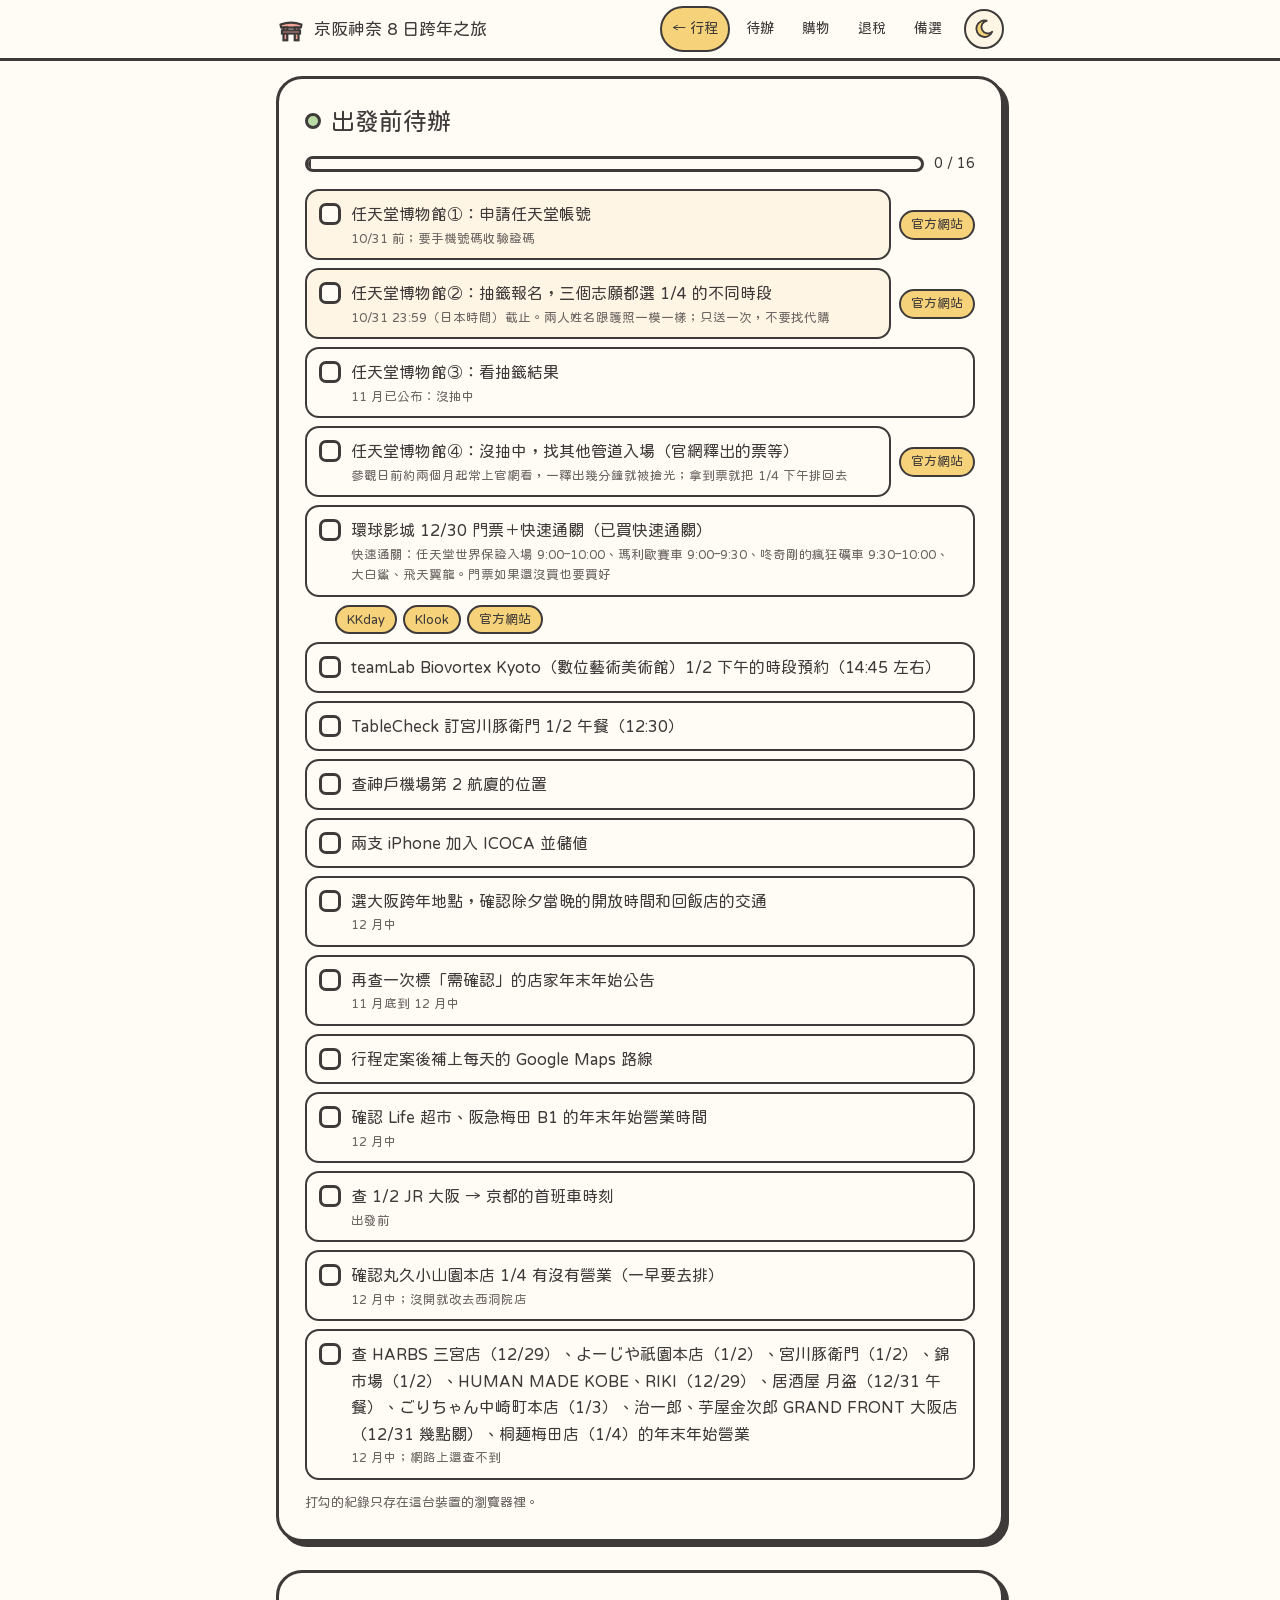
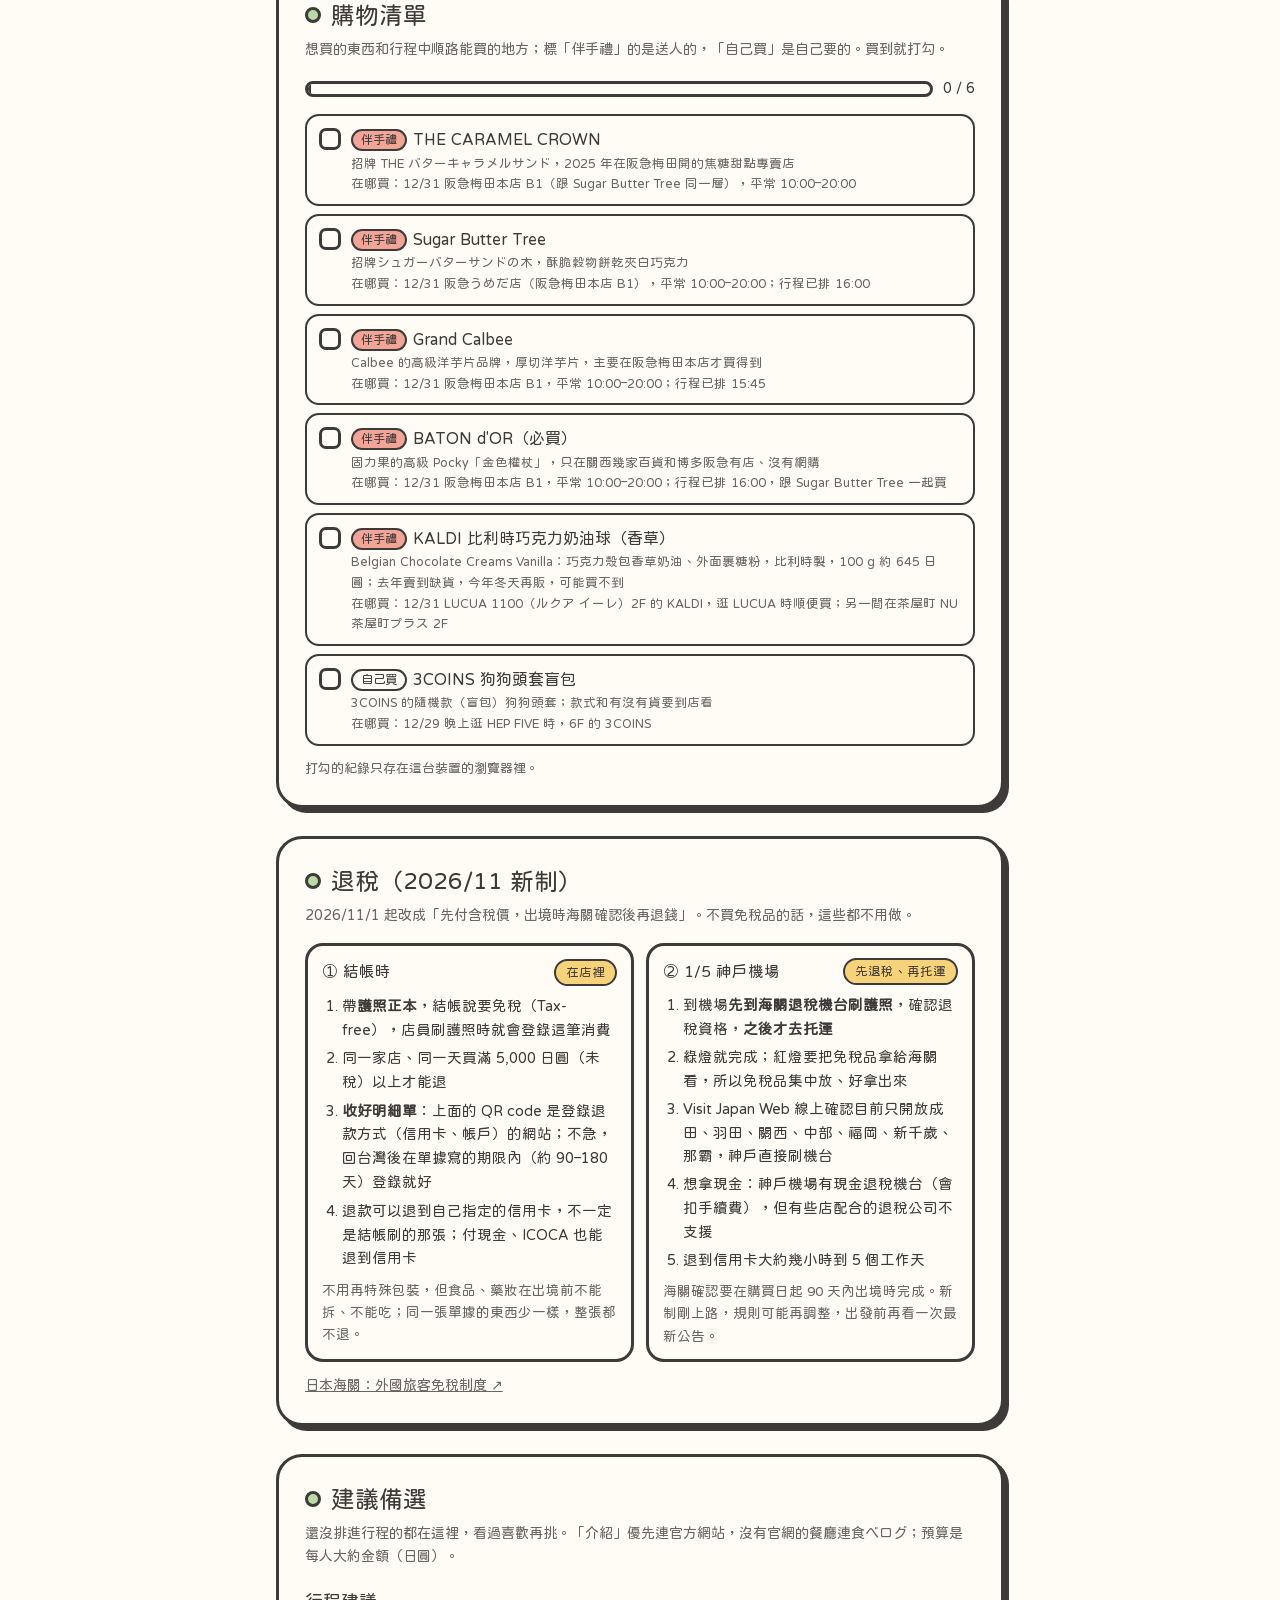
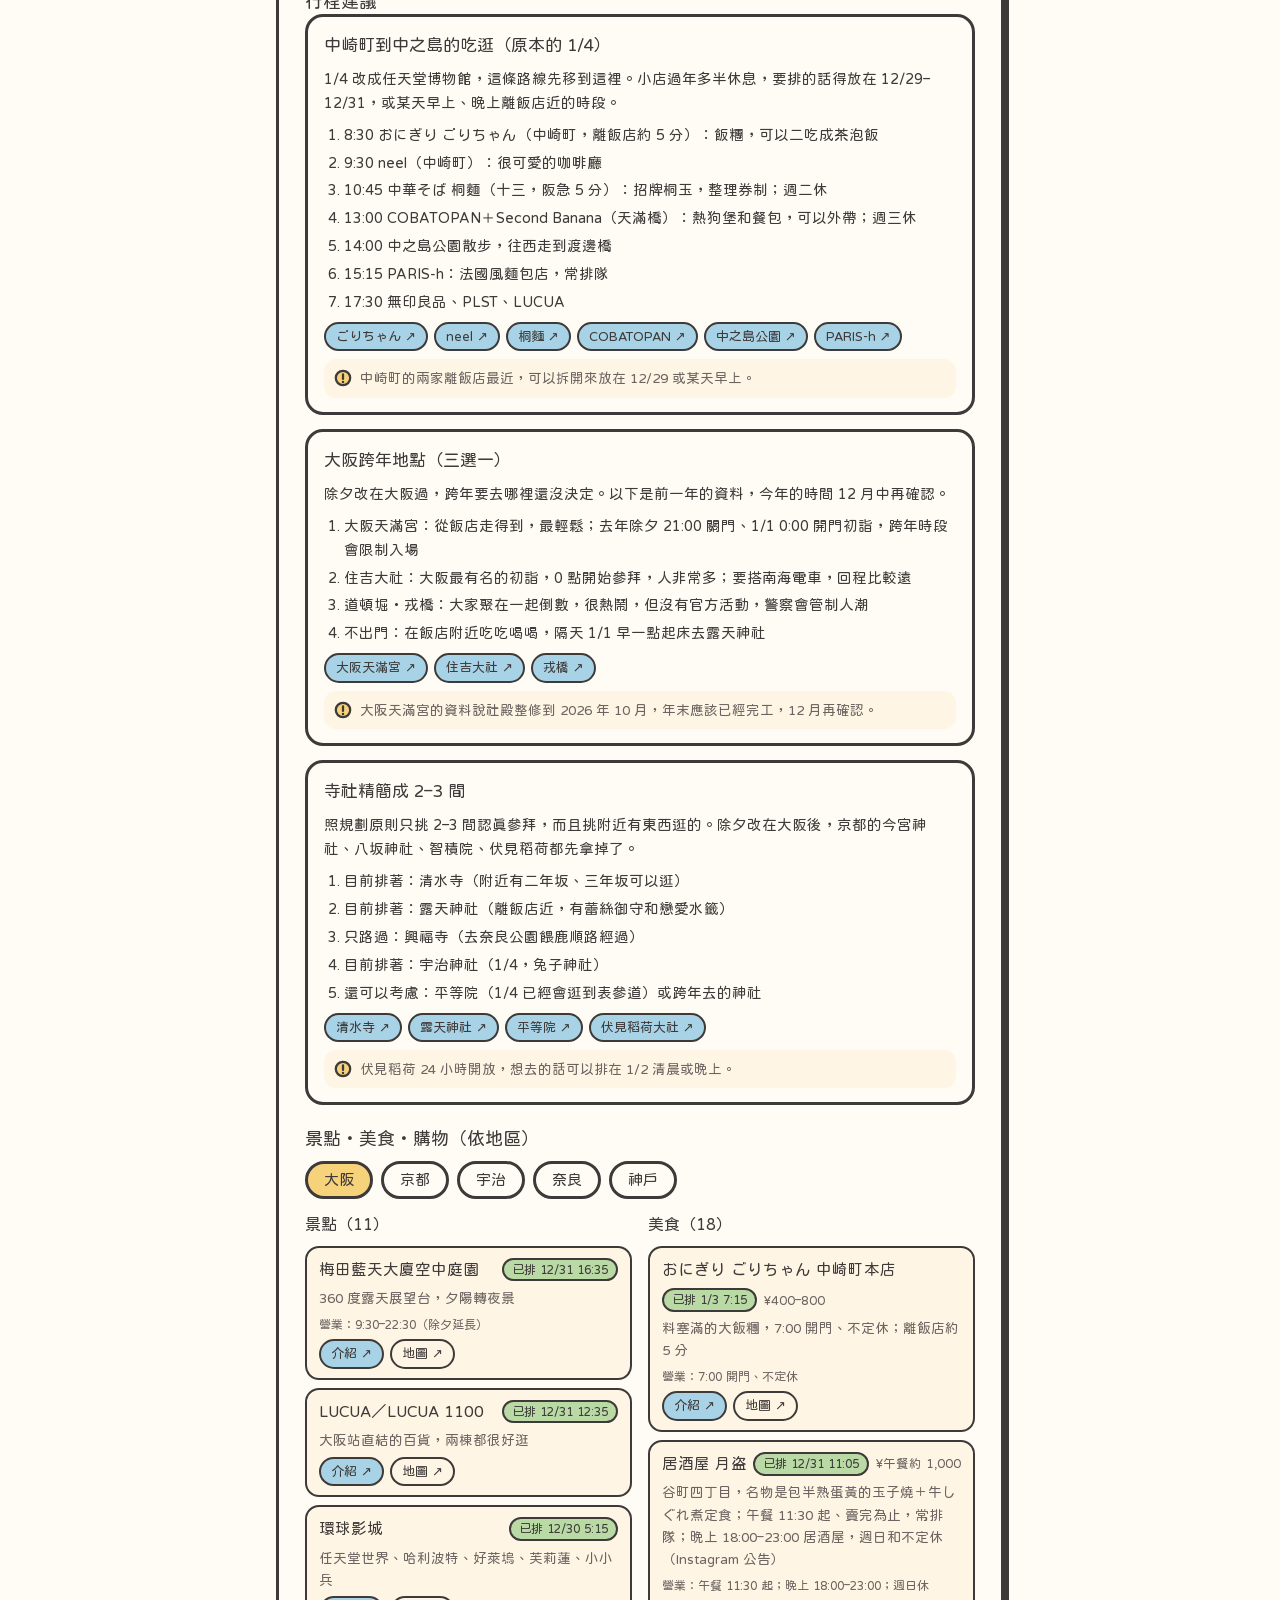
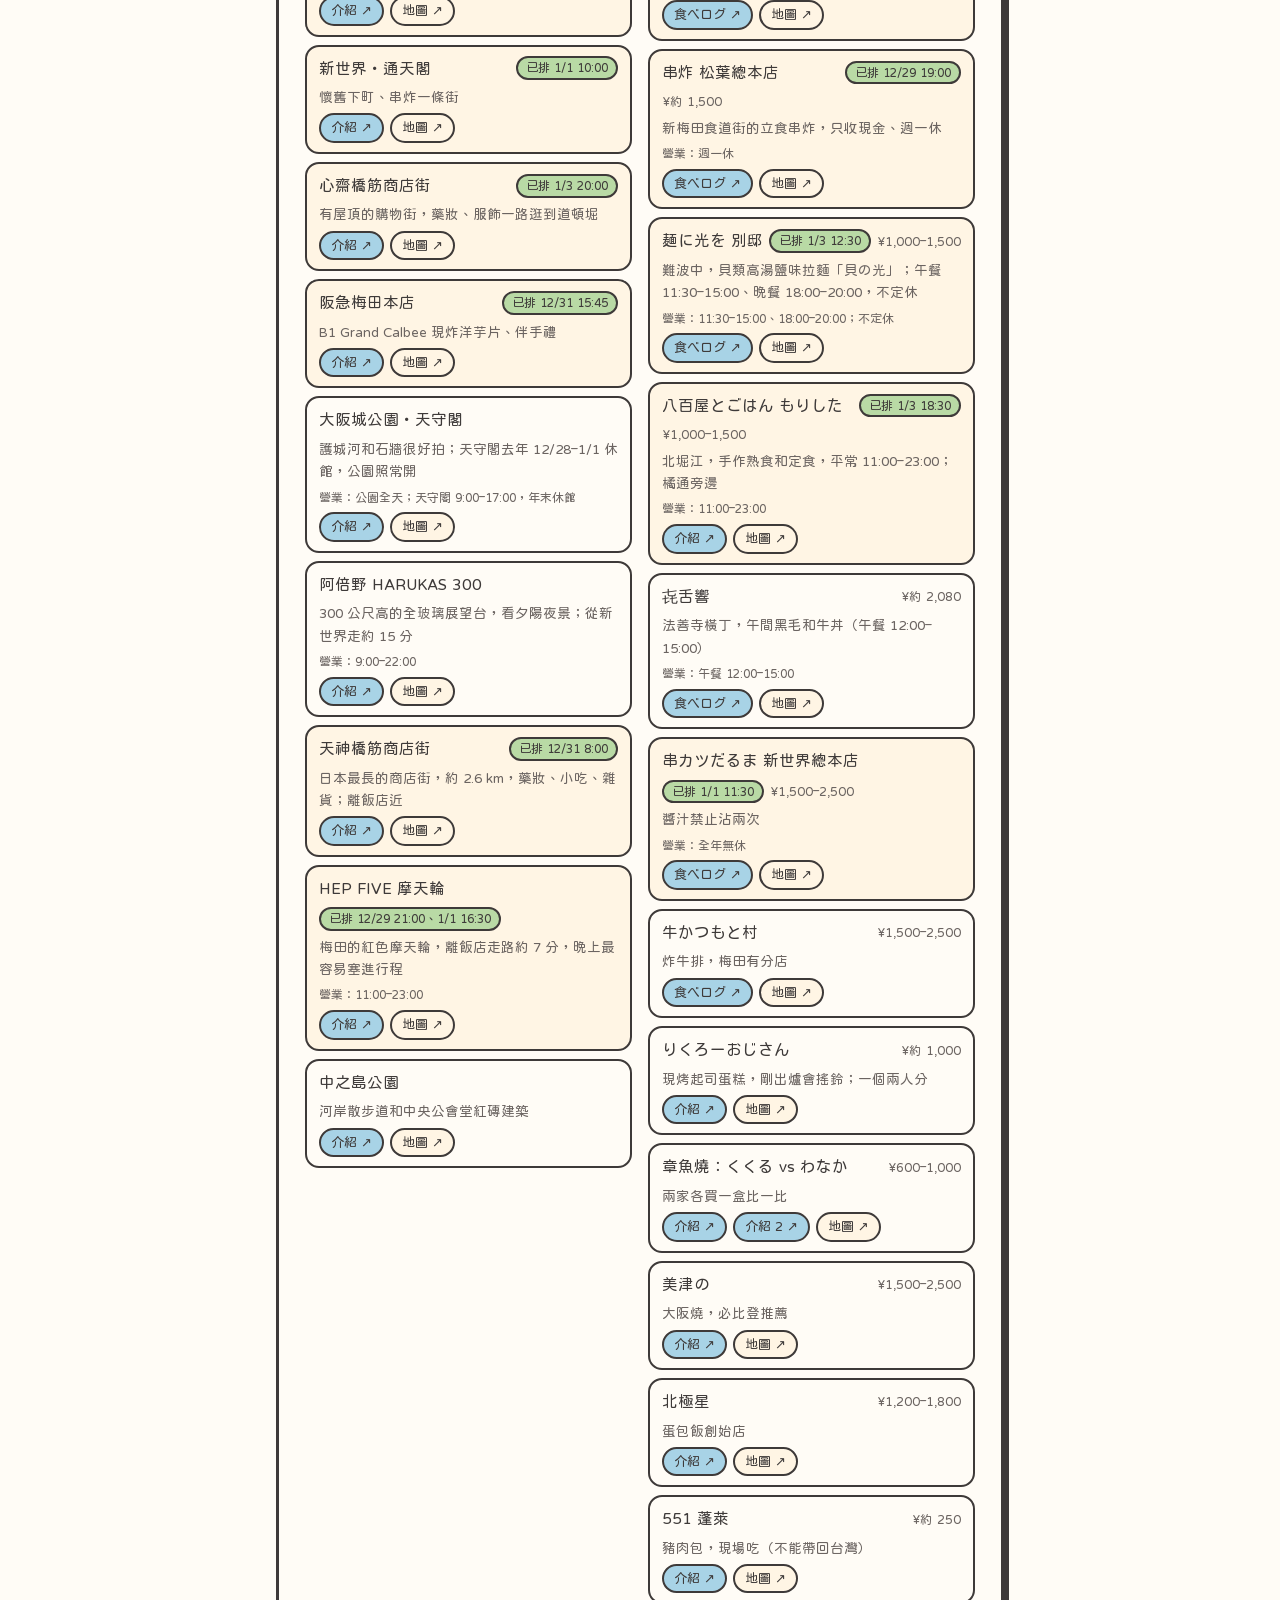
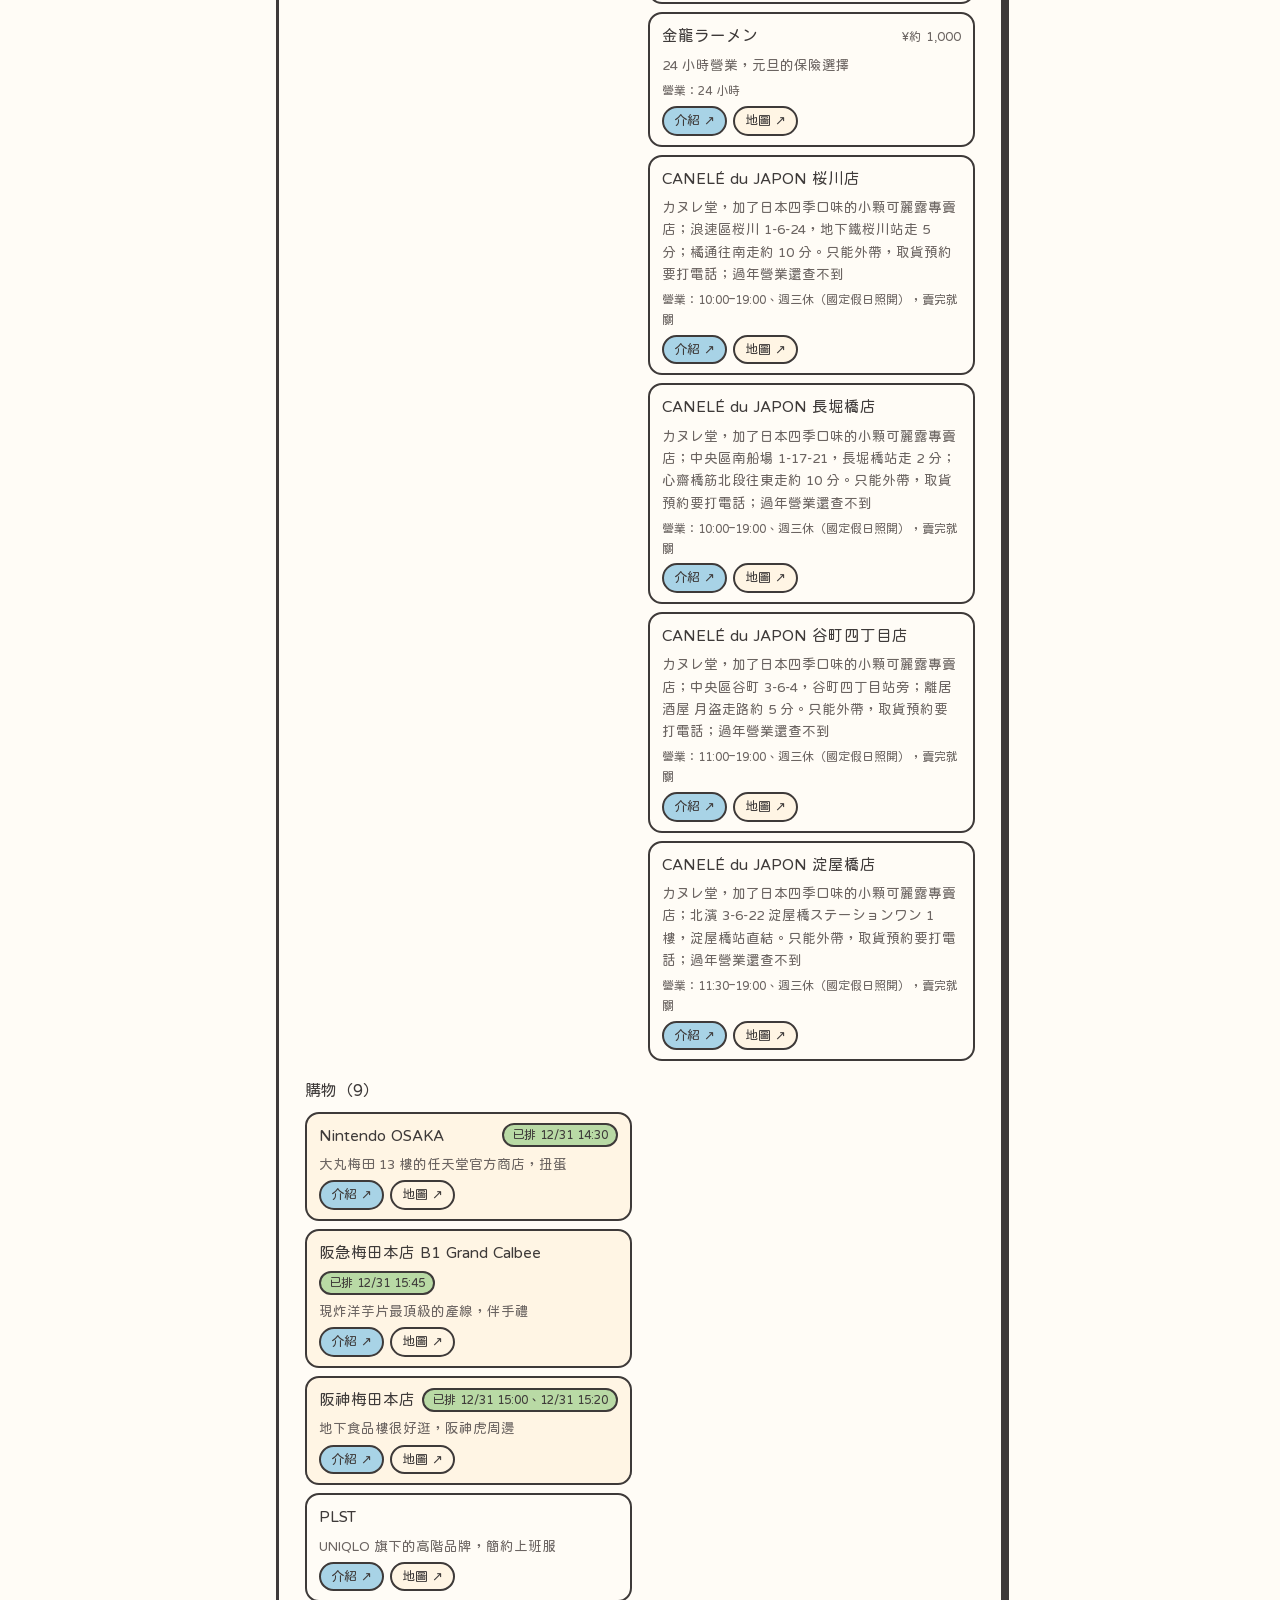
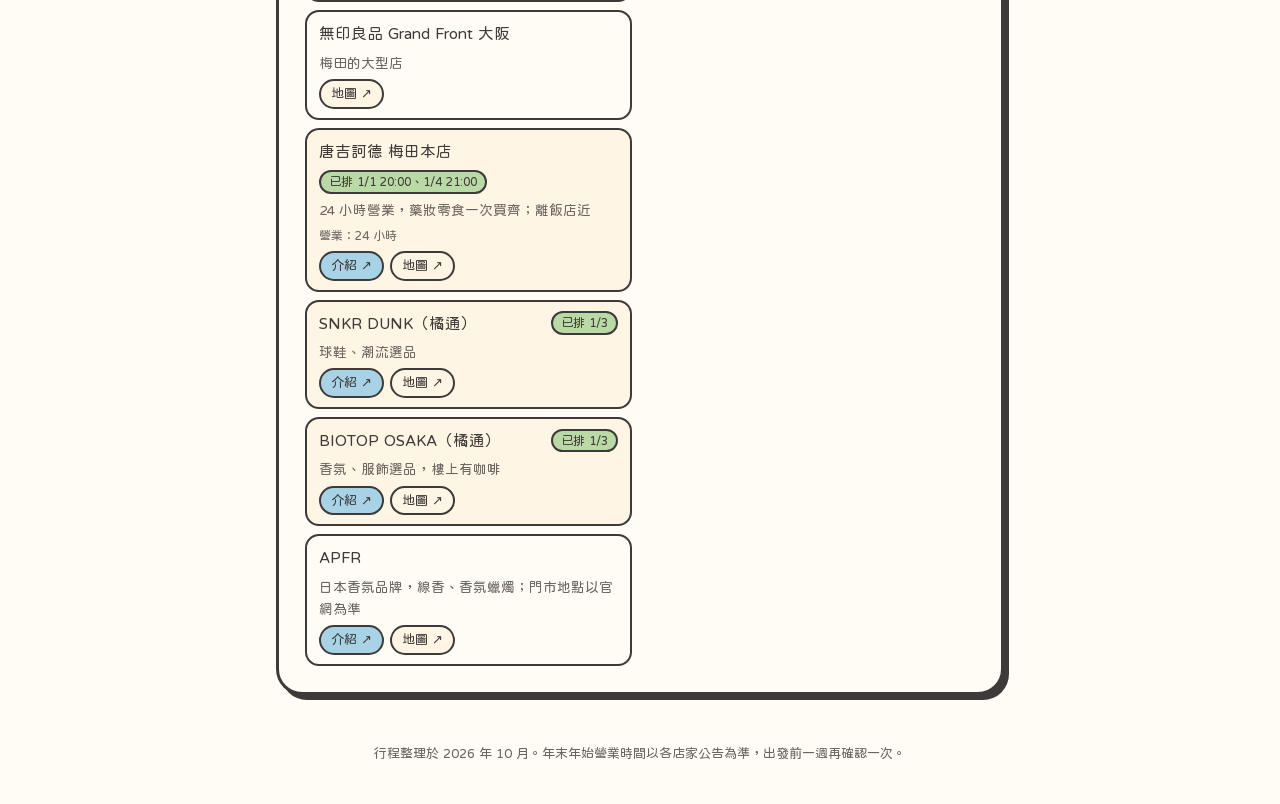
==== commit d11a46e3: "伴手禮清單改成購物清單（伴手禮／自己買標籤），加入 KALDI 巧克力奶油球、3COINS 狗狗頭套盲包；新增退稅新制區塊；美食備選加入 TEA LOUNGE ISOLA Co-Authored-By" ====
--- a/prep.html
+++ b/prep.html
@@ -30,7 +30,8 @@
     <div class="nav-links">
       <a class="nav-page" href="index.html"><span class="nav-arrow">← </span>行程</a>
       <a href="#todo">待辦</a>
-      <a href="#gifts">伴手禮</a>
+      <a href="#gifts">購物</a>
+      <a href="#tax">退稅</a>
       <a href="#ideas">備選</a>
     </div>
     <button class="theme-btn" type="button" id="theme-btn" aria-label="切換深色／淺色">
@@ -50,13 +51,43 @@
     <p class="todo-hint">打勾的紀錄只存在這台裝置的瀏覽器裡。</p>
   </section>
 
-  <!-- 伴手禮清單 -->
+  <!-- 購物清單 -->
   <section id="gifts" class="page">
-    <div class="sec-head"><span class="dot" style="background:var(--take)"></span><h2>伴手禮清單</h2></div>
-    <p class="sec-sub">想買的伴手禮和行程中順路能買的地方；買到就打勾。</p>
+    <div class="sec-head"><span class="dot" style="background:var(--take)"></span><h2>購物清單</h2></div>
+    <p class="sec-sub">想買的東西和行程中順路能買的地方；標「伴手禮」的是送人的，「自己買」是自己要的。買到就打勾。</p>
     <div class="progress"><div class="bar"><i id="gift-bar"></i></div><span id="gift-prog">0 / 0</span></div>
     <ul class="todo" id="gift-list"></ul>
     <p class="todo-hint">打勾的紀錄只存在這台裝置的瀏覽器裡。</p>
+  </section>
+
+  <!-- 退稅 -->
+  <section id="tax" class="page">
+    <div class="sec-head"><span class="dot" style="background:var(--take)"></span><h2>退稅（2026/11 新制）</h2></div>
+    <p class="sec-sub">2026/11/1 起改成「先付含稅價，出境時海關確認後再退錢」。不買免稅品的話，這些都不用做。</p>
+    <div class="routes">
+      <article class="route-card">
+        <div class="route-top"><span>① 結帳時</span><span class="lbl">在店裡</span></div>
+        <ol>
+          <li>帶<b>護照正本</b>，結帳說要免稅（Tax-free），店員刷護照時就會登錄這筆消費</li>
+          <li>同一家店、同一天買滿 5,000 日圓（未稅）以上才能退</li>
+          <li><b>收好明細單</b>：上面的 QR code 是登錄退款方式（信用卡、帳戶）的網站；不急，回台灣後在單據寫的期限內（約 90–180 天）登錄就好</li>
+          <li>退款可以退到自己指定的信用卡，不一定是結帳刷的那張；付現金、ICOCA 也能退到信用卡</li>
+        </ol>
+        <p class="route-note">不用再特殊包裝，但食品、藥妝在出境前不能拆、不能吃；同一張單據的東西少一樣，整張都不退。</p>
+      </article>
+      <article class="route-card">
+        <div class="route-top"><span>② 1/5 神戶機場</span><span class="lbl">先退稅、再托運</span></div>
+        <ol>
+          <li>到機場<b>先到海關退稅機台刷護照</b>，確認退稅資格，<b>之後才去托運</b></li>
+          <li>綠燈就完成；紅燈要把免稅品拿給海關看，所以免稅品集中放、好拿出來</li>
+          <li>Visit Japan Web 線上確認目前只開放成田、羽田、關西、中部、福岡、新千歲、那霸，神戶直接刷機台</li>
+          <li>想拿現金：神戶機場有現金退稅機台（會扣手續費），但有些店配合的退稅公司不支援</li>
+          <li>退到信用卡大約幾小時到 5 個工作天</li>
+        </ol>
+        <p class="route-note">海關確認要在購買日起 90 天內出境時完成。新制剛上路，規則可能再調整，出發前再看一次最新公告。</p>
+      </article>
+    </div>
+    <p class="stay-note"><a href="https://www.customs.go.jp/kaigairyoko/taxrefund/jpn.htm" target="_blank" rel="noopener">日本海關：外國旅客免稅制度 ↗</a></p>
   </section>
 
   <!-- 建議備選 -->
--- a/css/style.css
+++ b/css/style.css
@@ -38,11 +38,13 @@
 svg [fill="#FFFCF6"]{fill:var(--paper)}
 svg [fill="#3E3A39"]{fill:var(--ink)}
 svg [stroke="#3E3A39"]{stroke:var(--edge)}
+svg [stroke="#FFFCF6"]{stroke:var(--paper)}
+svg [stroke="#F6D27A"]{stroke:var(--yama)}
 svg [fill="#F2A497"]{fill:var(--coral)}
 svg [fill="#F6D27A"]{fill:var(--yama)}
 svg [fill="#A8D3E6"]{fill:var(--mizu)}
 svg [fill="#B9DAA5"]{fill:var(--take)}
-.map-svg text{fill:var(--ink)}
+
 *{box-sizing:border-box}
 html{scroll-behavior:smooth}
 body{
@@ -136,7 +138,7 @@
 .tako.k3{animation-delay:.6s}
 .hero-body{padding:20px 18px 22px;display:flex;flex-direction:column;gap:14px}
 .eyebrow{font-size:14px;letter-spacing:.12em;color:var(--ink-soft)}
-.hero h1{font-size:clamp(30px,8vw,44px);letter-spacing:.02em}
+.hero h1{font-size:clamp(22px,6.4vw,44px);letter-spacing:.02em}
 .hero h1 .hl{background:var(--yama);border-radius:10px;padding:0 6px;white-space:nowrap;box-decoration-break:clone;-webkit-box-decoration-break:clone}
 .hero-meta{display:flex;flex-wrap:wrap;gap:8px}
 .chip{
@@ -174,10 +176,17 @@
 .port.to{text-align:right}
 .port .code{font-size:32px;line-height:1;letter-spacing:.04em}
 .port .city{font-size:14px;color:var(--ink-soft)}
+.port .term{font-size:13px;color:var(--ink-soft);margin-top:2px}
 .port .time{font-size:22px;font-variant-numeric:tabular-nums;margin-top:6px}
 .path{display:flex;flex-direction:column;align-items:center;gap:2px;font-size:12px;color:var(--ink-soft)}
 .path svg{width:74px;height:28px}
 .ticket-foot{display:flex;flex-wrap:wrap;gap:6px 14px;padding:0 16px 14px;font-size:14px;color:var(--ink-soft)}
+.booking{margin-top:16px;border:var(--line) solid var(--edge);border-radius:var(--r-md);background:var(--paper);padding:14px 16px;display:grid;gap:10px}
+.booking h3{margin:0;font-size:16px}
+.booking label{display:grid;grid-template-columns:5em 1fr;align-items:center;gap:10px;font-size:14px}
+.booking input{min-width:0;font:inherit;font-size:16px;letter-spacing:.06em;color:var(--ink);background:transparent;border:2px solid var(--edge);border-radius:8px;padding:6px 10px}
+.booking input::placeholder{color:var(--ink-soft);letter-spacing:0}
+.booking-note{margin:0;font-size:12px;color:var(--ink-soft)}
 
 /* ---------- 每日行程 ---------- */
 /* 日期分頁黏在頂端選單下面，看到一天的最後也能直接換天 */
@@ -285,6 +294,37 @@
 }
 .must-badge svg{width:12px;height:12px}
 .warn{font-size:12px;line-height:1.3;padding:1px 8px;border-radius:var(--r-sm);border:2px dashed var(--edge);color:var(--ink)}
+/* 附近可換：卡片裡展開距離近的備選，選了就換掉這一站（記在這台裝置） */
+.card .hours{font-size:12.5px;color:var(--ink-soft);line-height:1.45}
+.card .orig{font-size:12.5px;color:var(--ink-soft);display:flex;flex-wrap:wrap;align-items:center;gap:6px}
+.swap-badge{font-size:12px;line-height:1.3;padding:1px 8px;border-radius:var(--r-sm);border:2px solid var(--edge);background:var(--take)}
+.ev.swapped .card{background:var(--paper-2)}
+.alt-btn,.alt-use,.alt-undo{
+  font:inherit;font-size:13px;min-height:32px;padding:0 12px;cursor:pointer;color:var(--ink);
+  border:2px solid var(--edge);border-radius:var(--r-sm);background:var(--mizu);
+}
+.alt-btn[aria-expanded="true"]{background:var(--ink);color:var(--paper)}
+.alt-undo{min-height:28px;padding:0 10px;font-size:12.5px;background:var(--paper)}
+.alts{border-top:2px dashed var(--edge);margin-top:4px;padding-top:8px;display:grid;gap:8px}
+.alts[hidden]{display:none}
+.alt-list{list-style:none;margin:0;padding:0;display:grid;gap:8px}
+.alt{border:2px solid var(--edge);border-radius:12px;padding:8px 10px;background:var(--paper);display:grid;gap:4px}
+.alt.on{background:var(--paper-2);border-width:3px}
+.alt.taken{border-style:dashed}
+.alt.taken .alt-n,.alt.taken .alt-d{opacity:.6}
+.alt-taken{display:flex;gap:6px;align-items:flex-start;font-size:12.5px;line-height:1.5;padding:4px 8px;border-radius:var(--r-sm);background:var(--yama)}
+.alt-taken svg{flex:none;width:16px;height:16px;margin-top:2px}
+.alt-top{display:flex;flex-wrap:wrap;align-items:center;gap:6px}
+.alt-n{font-size:15px;margin-right:auto}
+.alt-dist{font-size:12.5px;padding:0 8px;border:2px solid var(--edge);border-radius:var(--r-sm);background:var(--yama);font-variant-numeric:tabular-nums}
+.alt-d{font-size:13px;color:var(--ink-soft);line-height:1.5}
+.alt .hours{font-size:12px}
+.alt-btns{display:flex;flex-wrap:wrap;align-items:center;gap:6px;margin-top:2px}
+.alt-btns .lk{font-size:13px;text-decoration:none;padding:4px 10px;border:2px solid var(--edge);border-radius:var(--r-sm);background:var(--paper-2)}
+.alt-btns .lk::after{content:" ↗"}
+.alt-use{background:var(--coral)}
+.alt-cur{font-size:12.5px;color:var(--ink-soft)}
+.alt-foot{font-size:12px;color:var(--ink-soft);line-height:1.5}
 
 .day-notes{margin-top:8px;border:2px solid var(--edge);border-radius:14px;background:var(--paper-2)}
 .day-notes summary{
@@ -322,6 +362,8 @@
 .todo input:checked::after{opacity:1}
 .todo input:checked + span{text-decoration:line-through;text-decoration-thickness:2px;color:var(--ink-soft)}
 .todo .when{display:block;font-size:12.5px;color:var(--ink-soft)}
+.gtag{display:inline-block;font-size:12px;line-height:1.5;border:2px solid var(--edge);border-radius:var(--r-sm);padding:0 8px;margin-right:6px;background:var(--paper);vertical-align:1px}
+.gtag.gift{background:var(--coral)}
 .todo label.urgent{background:var(--paper-2)}
 .todo-hint{font-size:13px;color:var(--ink-soft);margin-top:12px}
 
@@ -376,6 +418,36 @@
 .map-hint{display:none;font-size:13px;color:var(--ink-soft);margin-top:6px}
 @media (max-width:600px){.map-hint{display:block}}
 .map-svg{display:block;width:100%;min-width:560px;height:auto;font-family:var(--font)}
+/* 路線圖配色：淺色用各線代表色（降低飽和度），深色只用灰、石板藍的深淺區分，外框變成跟底色一樣的細縫 */
+.map-svg{
+  --ln-mido:#D65F5A;--ln-tani:#9883B8;--ln-sakai:#A3866A;--ln-loop:#E2925A;--ln-jr:#4F8CC4;
+  --ln-hankyu:#8C4E49;--ln-keihan:#468A6A;--ln-kintetsu:#CFA54A;--ln-port:#62AEB8;--map-case:var(--edge);
+}
+:root[data-theme="dark"] .map-svg{
+  --ln-mido:#D8D2C6;--ln-tani:#A39E95;--ln-sakai:#6F6B65;--ln-loop:#9DB1BE;--ln-jr:#9DB1BE;
+  --ln-hankyu:#6D8494;--ln-keihan:#4D6070;--ln-kintetsu:#B9A47C;--ln-port:#7F95A3;--map-case:var(--paper);
+}
+@media (prefers-color-scheme:dark){
+  :root:not([data-theme="light"]) .map-svg{
+    --ln-mido:#D8D2C6;--ln-tani:#A39E95;--ln-sakai:#6F6B65;--ln-loop:#9DB1BE;--ln-jr:#9DB1BE;
+    --ln-hankyu:#6D8494;--ln-keihan:#4D6070;--ln-kintetsu:#B9A47C;--ln-port:#7F95A3;--map-case:var(--paper);
+  }
+}
+.map-svg .m-bg{fill:var(--paper)}
+.map-svg .m-case{fill:none;stroke:var(--map-case);stroke-linejoin:round;stroke-linecap:round}
+.map-svg .m-ln{fill:none;stroke-linejoin:round;stroke-linecap:round}
+.map-svg .m-st{fill:var(--paper);stroke:var(--ink);stroke-width:2.5}
+.map-svg .m-xfer{fill:none;stroke:var(--ink-soft);stroke-width:3;stroke-dasharray:1 6;stroke-linecap:round}
+.map-svg .m-hotel{fill:var(--yama);stroke:var(--ink);stroke-width:2.5;stroke-linejoin:round}
+.map-svg .m-lab{fill:var(--ink);stroke:var(--paper);stroke-width:5;stroke-linejoin:round;paint-order:stroke}
+.map-svg .m-sub{fill:var(--ink-soft);stroke-width:4}
+.map-svg .m-sw{stroke:var(--edge);stroke-width:1.5}
+.m-mido{stroke:var(--ln-mido);fill:var(--ln-mido)}.m-tani{stroke:var(--ln-tani);fill:var(--ln-tani)}
+.m-sakai{stroke:var(--ln-sakai);fill:var(--ln-sakai)}.m-loop,.m-yume{stroke:var(--ln-loop);fill:var(--ln-loop)}
+.m-jr{stroke:var(--ln-jr);fill:var(--ln-jr)}.m-hankyu{stroke:var(--ln-hankyu);fill:var(--ln-hankyu)}
+.m-keihan{stroke:var(--ln-keihan);fill:var(--ln-keihan)}.m-kintetsu{stroke:var(--ln-kintetsu);fill:var(--ln-kintetsu)}
+.m-port{stroke:var(--ln-port);fill:var(--ln-port)}
+.map-svg path.m-ln{fill:none}
 
 /* ---------- 建議備選 ---------- */
 .ideas{display:grid;gap:14px}
@@ -401,9 +473,11 @@
 .pick-s{font-size:12px;padding:0 8px;border:2px solid var(--edge);border-radius:var(--r-sm);background:var(--take)}
 .pick-p{font-size:12.5px;color:var(--ink-soft);font-variant-numeric:tabular-nums}
 .pick-d{font-size:13.5px;color:var(--ink-soft)}
+.pick-h{font-size:12px;color:var(--ink-soft)}
 .idea-links a.lk-map{background:var(--paper-2)}
 @media (min-width:640px){.pick-grid{grid-template-columns:repeat(auto-fit,minmax(260px,1fr))}}
-.todo li{display:flex;align-items:center;gap:8px}
+.todo li{display:flex;align-items:center;gap:8px;flex-wrap:wrap}
+.todo-links{flex-basis:100%;display:flex;flex-wrap:wrap;gap:6px;padding-left:30px}
 .todo li label{flex:1}
 .todo-link{font-size:13px;white-space:nowrap;padding:2px 10px;border:2px solid var(--edge);border-radius:var(--r-sm);background:var(--yama);text-decoration:none}
 
@@ -413,11 +487,20 @@
 .anim{transform-box:fill-box;transform-origin:center}
 .cloud-a{animation:drift 9s ease-in-out infinite alternate}
 .cloud-b{animation:drift 12s ease-in-out infinite alternate-reverse}
-.plane{animation:bob 3.6s ease-in-out infinite}
 .sun-rays{animation:spin 30s linear infinite}
-.deer-head{transform-origin:20% 90%;animation:nod 4s ease-in-out infinite}
-.train{animation:ride 14s linear infinite}
-.lantern{transform-origin:50% 0;animation:sway 3.2s ease-in-out infinite}
+.steam{animation:steam 2.4s ease-in-out infinite}
+/* 三種飄法（左右搖、反向搖、邊轉邊落）× 不同長度、起點、快慢，讓食物交錯落下 */
+.fall{animation:fall 8s ease-in-out infinite}
+.fall.f1{animation:fall 6.0s ease-in-out -0.3s infinite}
+.fall.f2{animation:fall-b 10.5s ease-in -6.1s infinite}
+.fall.f3{animation:fall-c 7.3s ease-out -2.4s infinite}
+.fall.f4{animation:fall 12.0s ease-in-out -9.5s infinite}
+.fall.f5{animation:fall-b 8.4s ease-in-out -4.8s infinite}
+.fall.f6{animation:fall-c 5.6s ease-in -1.2s infinite}
+.fall.f7{animation:fall 9.7s ease-out -7.7s infinite}
+.fall.f8{animation:fall-b 11.2s ease-in-out -3.6s infinite}
+.fall.f9{animation:fall-c 6.8s ease-in-out -5.9s infinite}
+.fall.f10{animation:fall 8.9s ease-in -8.4s infinite}
 .brand .anim{animation:bob 3s ease-in-out 3}
 .hero-art.paused *{animation-play-state:paused !important}
 
@@ -427,16 +510,16 @@
 @keyframes drift{from{transform:translateX(-10px)}to{transform:translateX(14px)}}
 @keyframes bob{0%,100%{transform:translateY(0) rotate(-2deg)}50%{transform:translateY(-6px) rotate(2deg)}}
 @keyframes spin{to{transform:rotate(360deg)}}
-@keyframes nod{0%,70%,100%{transform:rotate(0)}80%{transform:rotate(14deg)}90%{transform:rotate(-4deg)}}
-@keyframes ride{from{transform:translateX(-140px)}to{transform:translateX(420px)}}
-@keyframes sway{0%,100%{transform:rotate(-6deg)}50%{transform:rotate(6deg)}}
+@keyframes fall{0%{transform:translate(-10px,-210px) rotate(-18deg);opacity:0}8%{opacity:1}30%{transform:translate(12px,-140px) rotate(14deg)}55%{transform:translate(-10px,-70px) rotate(-10deg)}75%{transform:translate(4px,0) rotate(0)}92%{transform:translate(4px,0);opacity:1}100%{transform:translate(4px,0);opacity:0}}
+@keyframes fall-b{0%{transform:translate(12px,-220px) rotate(16deg);opacity:0}10%{opacity:1}25%{transform:translate(-14px,-165px) rotate(-12deg)}45%{transform:translate(10px,-100px) rotate(10deg)}65%{transform:translate(-2px,0) rotate(0)}94%{transform:translate(-2px,0);opacity:1}100%{transform:translate(-2px,0);opacity:0}}
+@keyframes fall-c{0%{transform:translate(0,-215px) rotate(-200deg);opacity:0}8%{opacity:1}82%{transform:translate(0,0) rotate(0)}95%{transform:translate(0,0);opacity:1}100%{transform:translate(0,0);opacity:0}}
+@keyframes steam{0%{transform:translateY(4px);opacity:0}40%{opacity:1}100%{transform:translateY(-6px);opacity:0}}
 @keyframes bounceIn{0%{transform:translateY(16px) scale(.97)}55%{transform:translateY(-6px) scale(1.01)}80%{transform:translateY(2px) scale(1)}100%{transform:none}}
 @keyframes tabBounce{0%{transform:scale(1)}35%{transform:scale(1.14,.9)}65%{transform:scale(.95,1.06)}100%{transform:scale(1)}}
 
 @media (prefers-reduced-motion: reduce){
   html{scroll-behavior:auto}
   *,*::before,*::after{animation:none !important;transition:none !important}
-  .train{transform:translateX(150px)}
 }
 
 @media (min-width:640px){
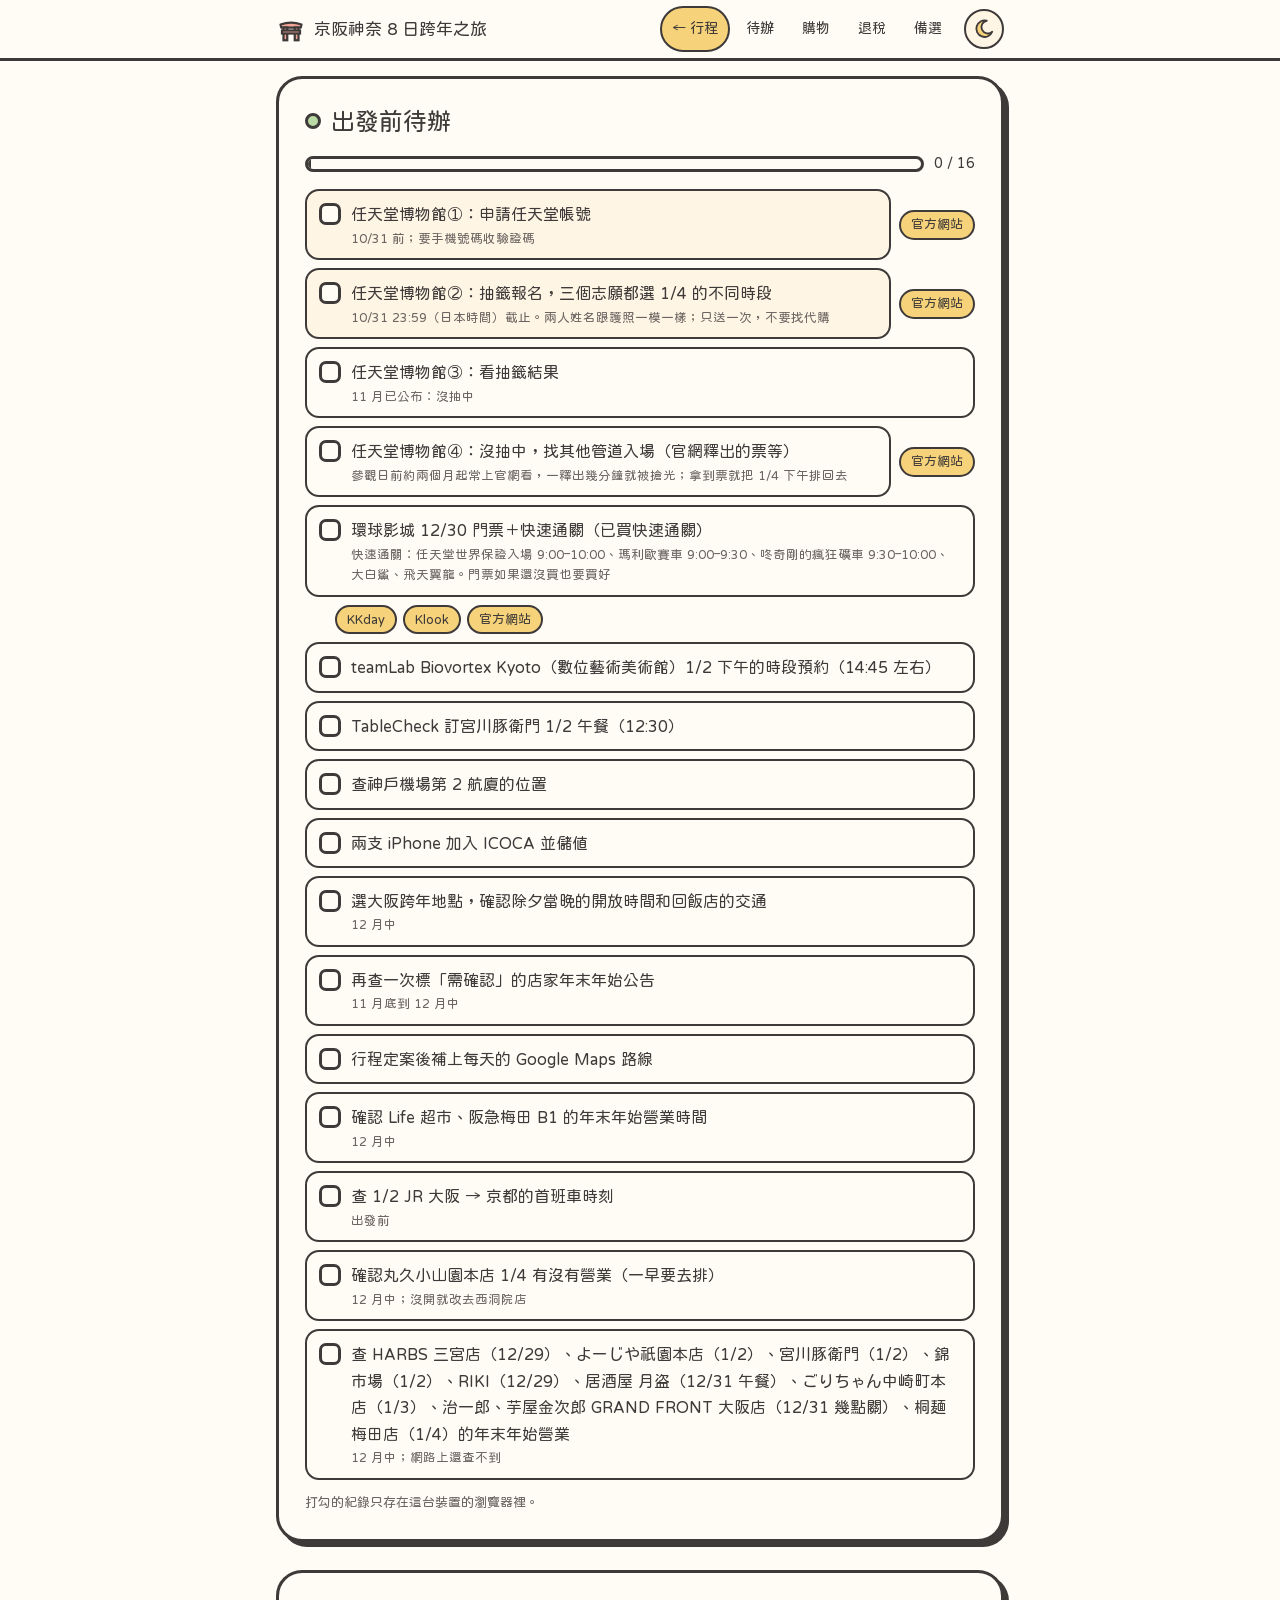
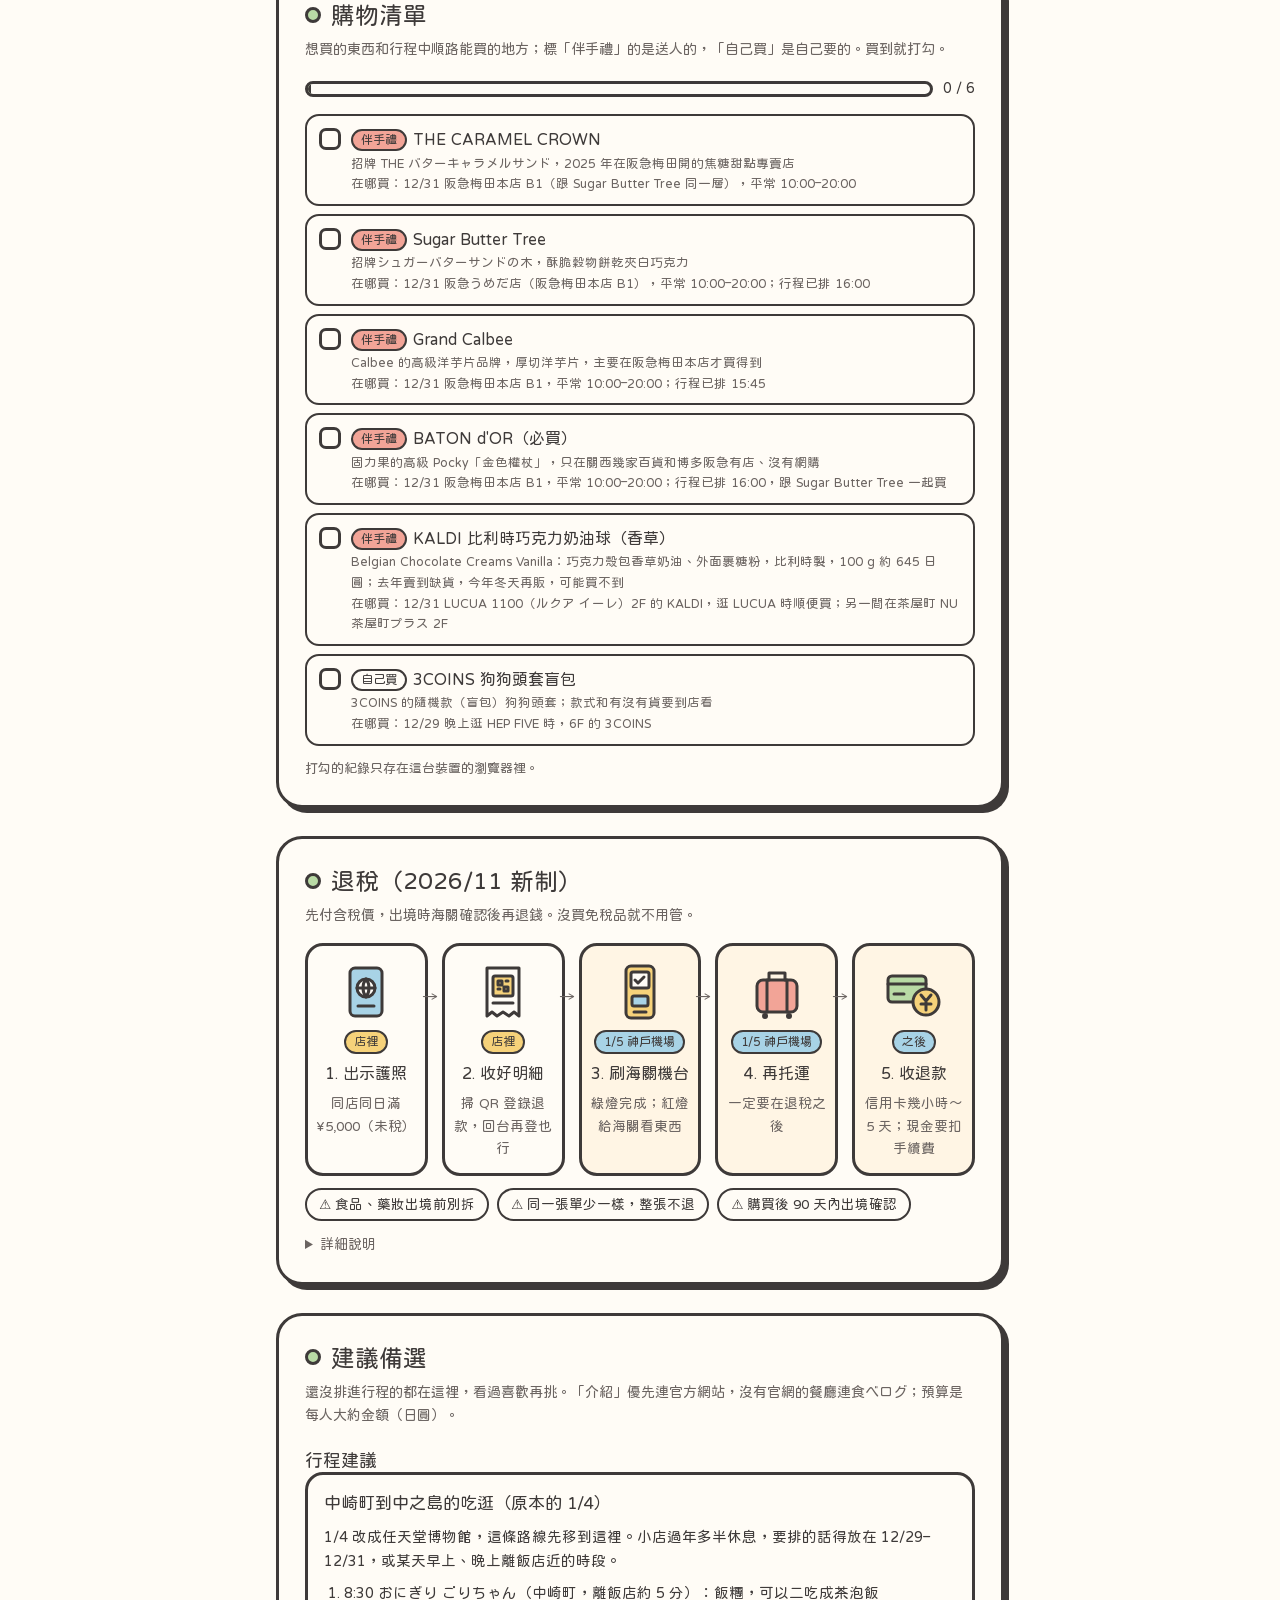
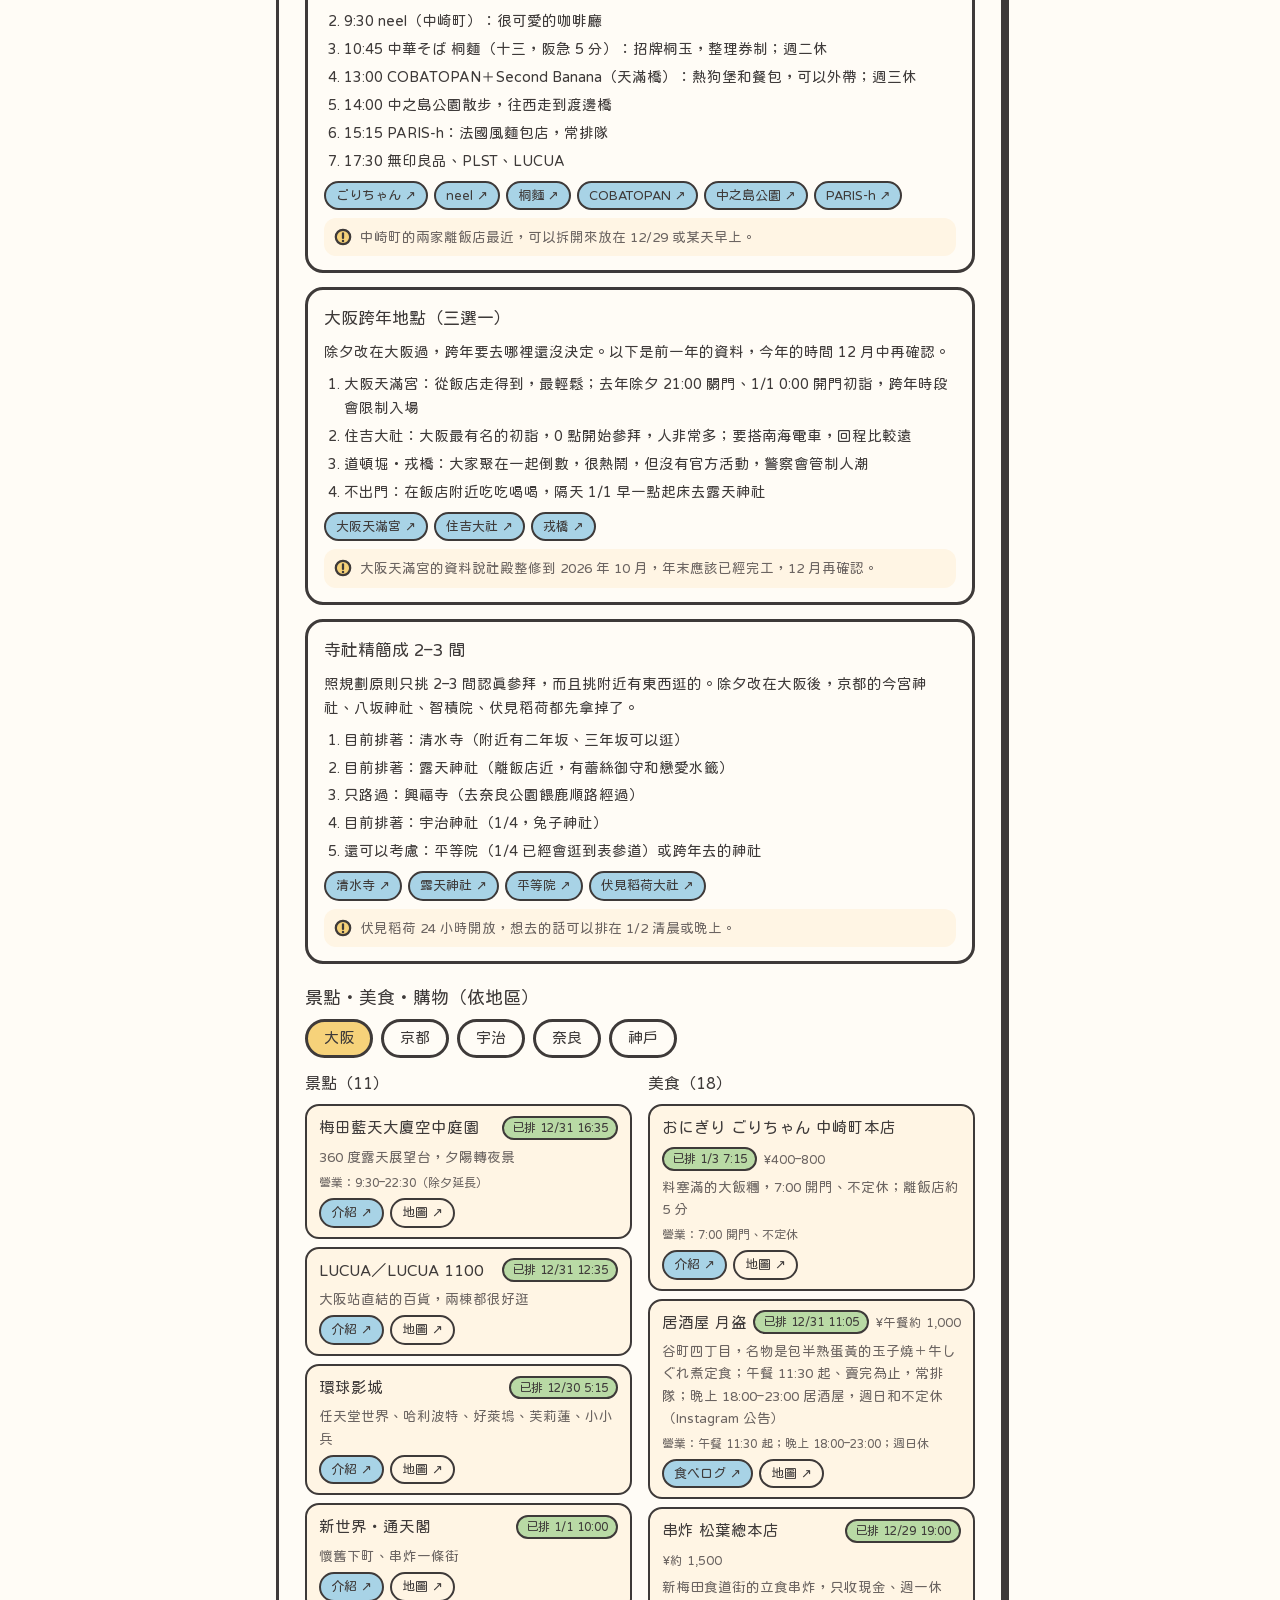
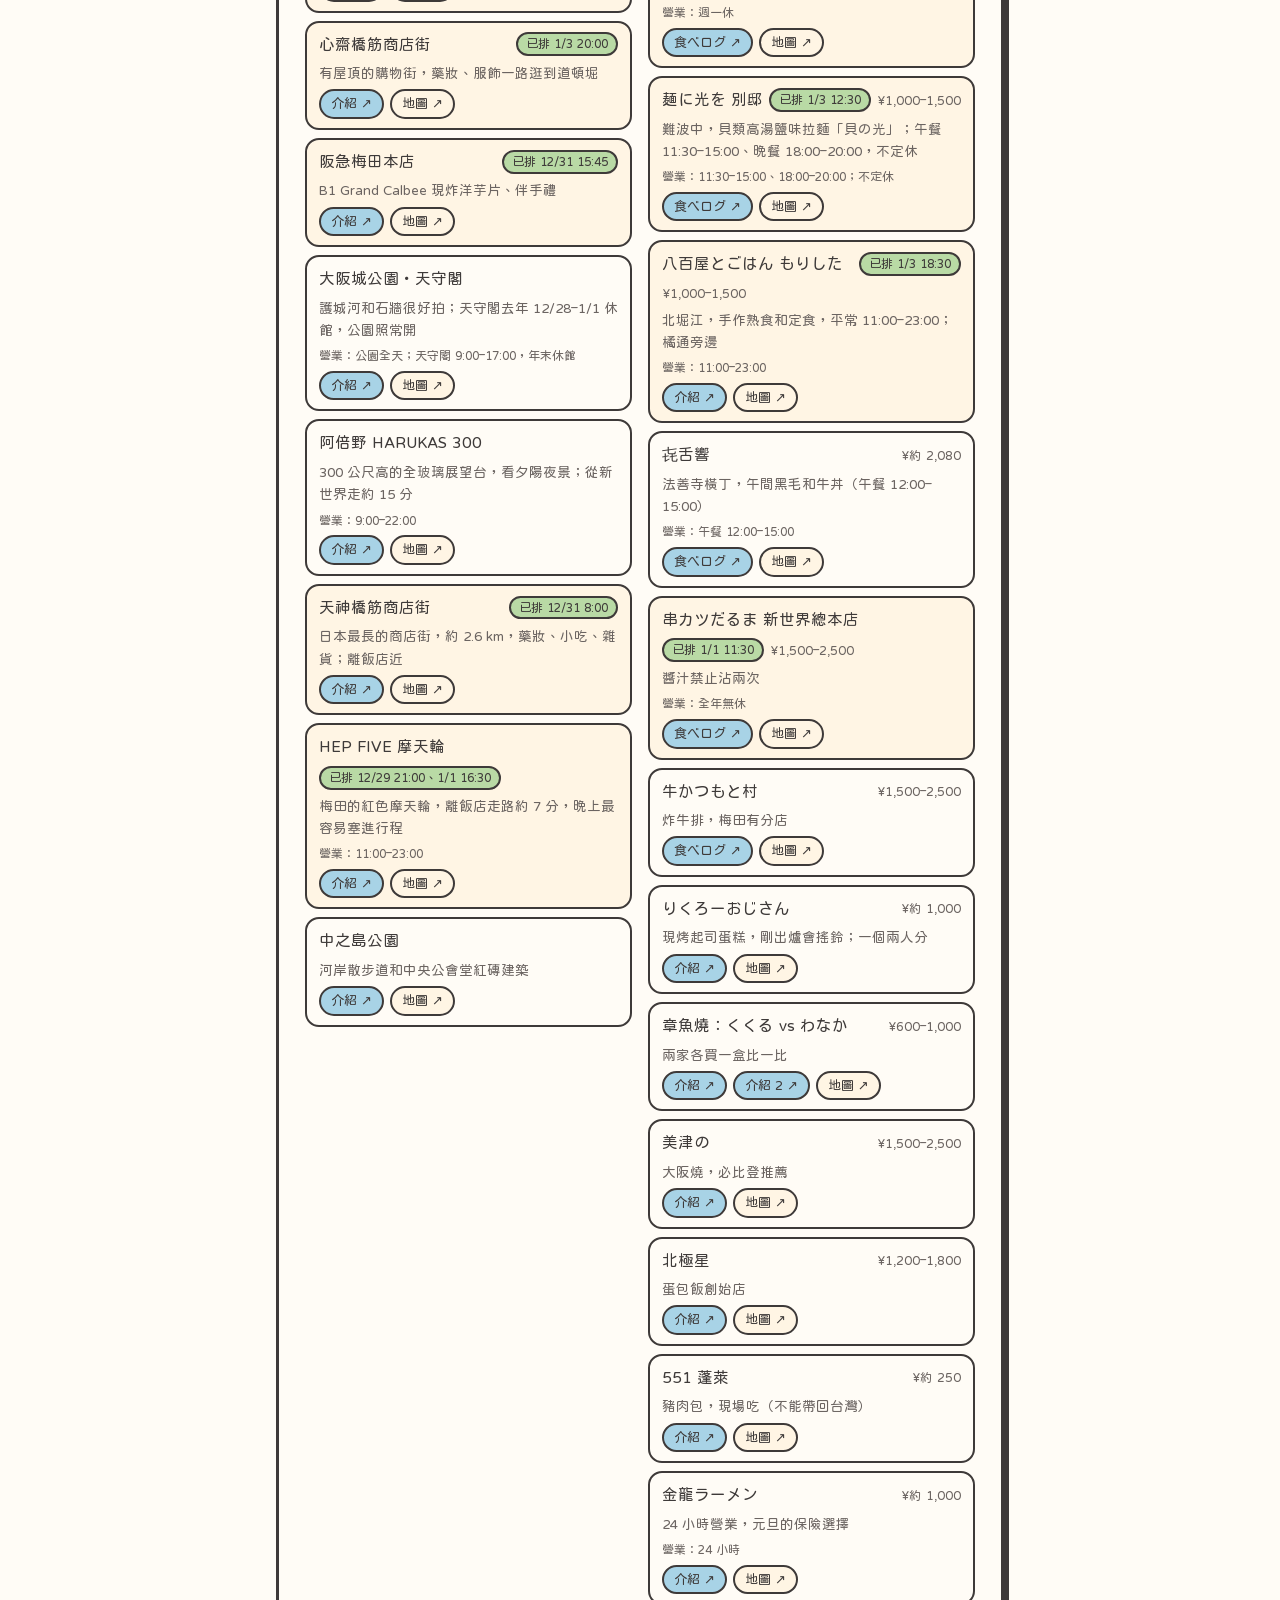
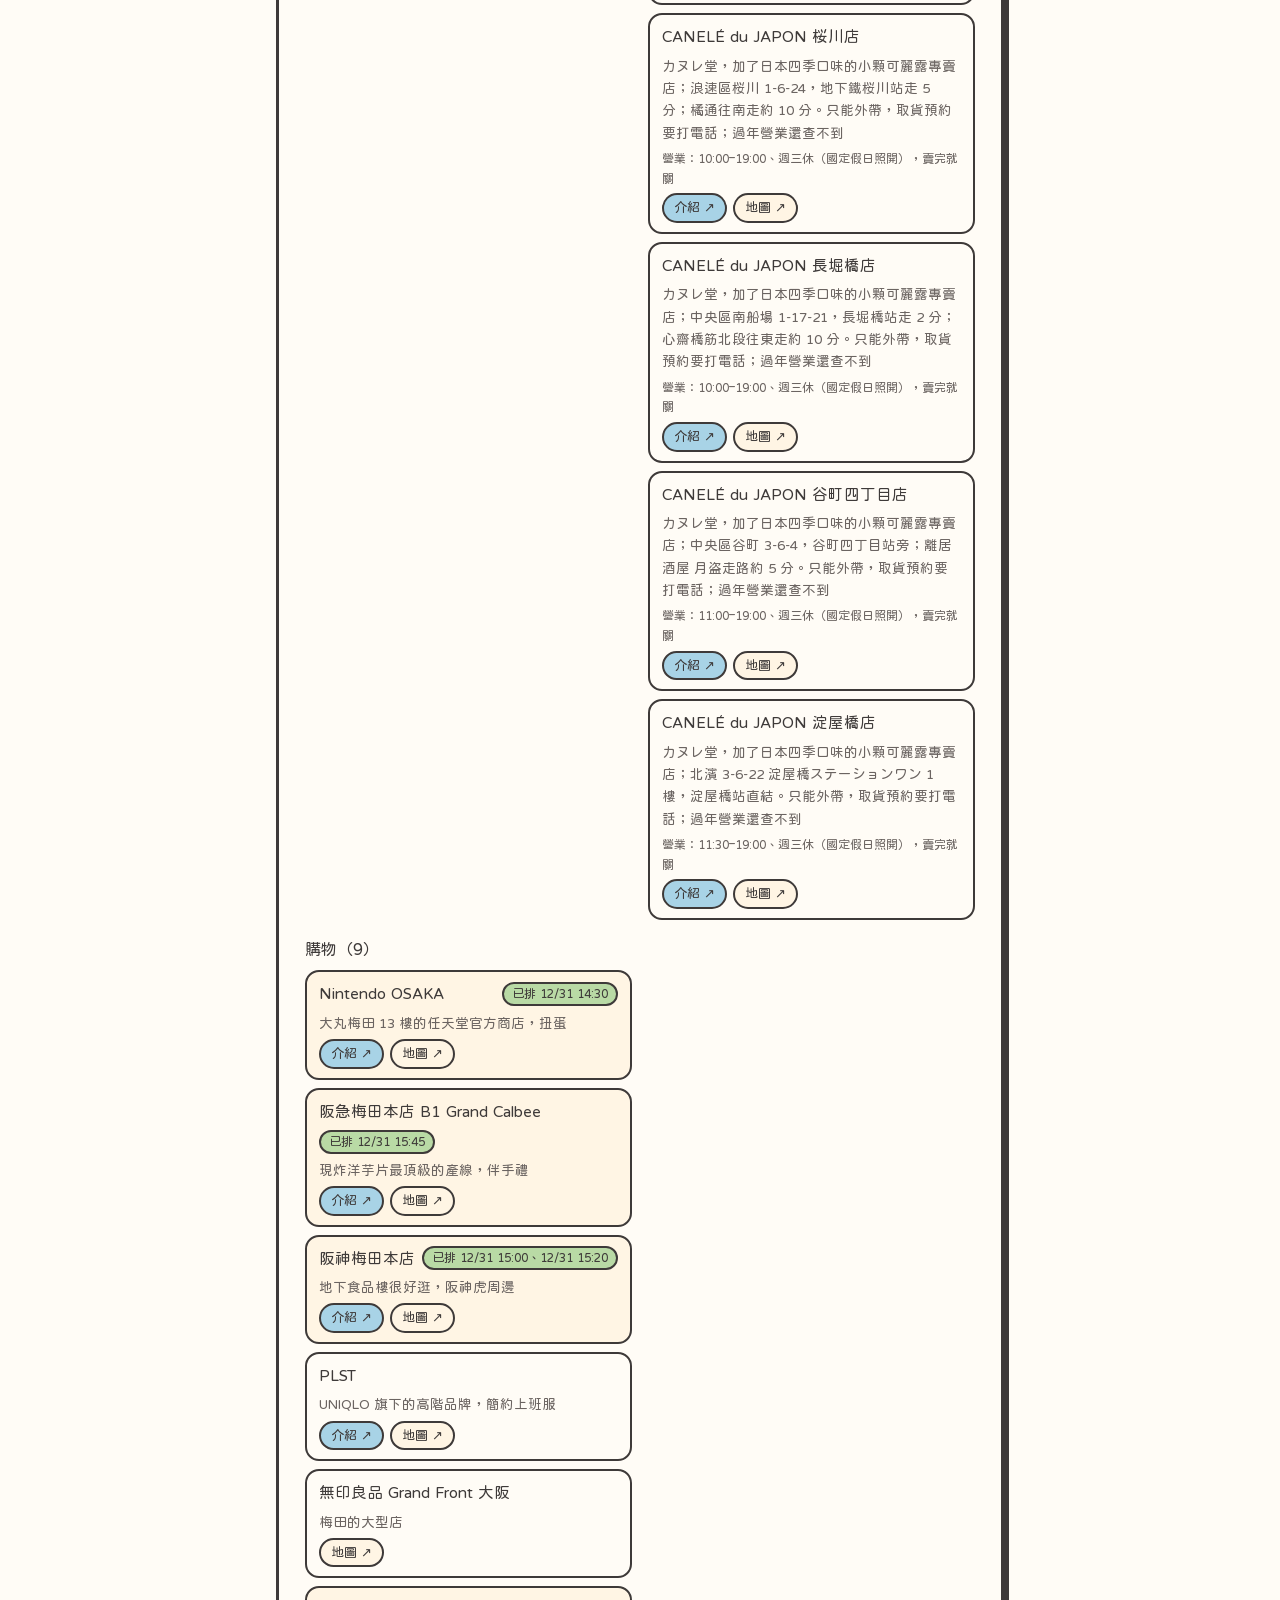
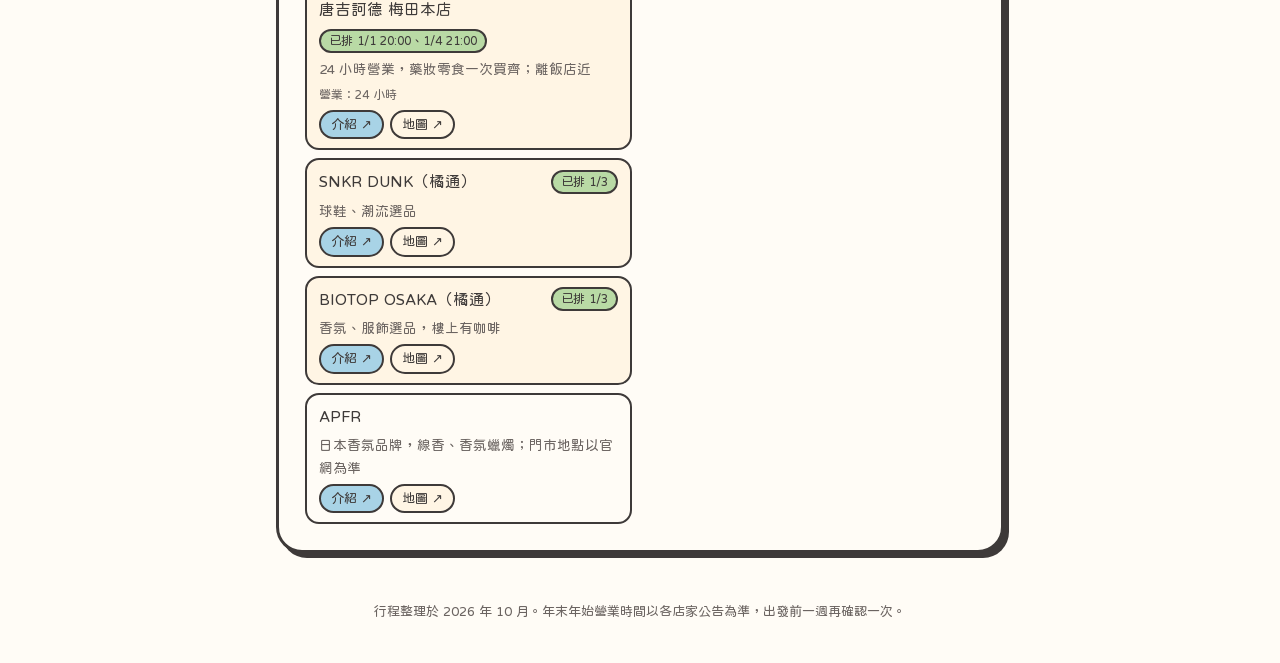
==== commit 3e2d4059: "退稅區塊改成五步驟圖示流程，細節收進「詳細說明」 Co-Authored-By: Claude Opus 5.5 <noreply@anthropic.com>" ====
--- a/prep.html
+++ b/prep.html
@@ -63,31 +63,56 @@
   <!-- 退稅 -->
   <section id="tax" class="page">
     <div class="sec-head"><span class="dot" style="background:var(--take)"></span><h2>退稅（2026/11 新制）</h2></div>
-    <p class="sec-sub">2026/11/1 起改成「先付含稅價，出境時海關確認後再退錢」。不買免稅品的話，這些都不用做。</p>
-    <div class="routes">
-      <article class="route-card">
-        <div class="route-top"><span>① 結帳時</span><span class="lbl">在店裡</span></div>
-        <ol>
-          <li>帶<b>護照正本</b>，結帳說要免稅（Tax-free），店員刷護照時就會登錄這筆消費</li>
-          <li>同一家店、同一天買滿 5,000 日圓（未稅）以上才能退</li>
-          <li><b>收好明細單</b>：上面的 QR code 是登錄退款方式（信用卡、帳戶）的網站；不急，回台灣後在單據寫的期限內（約 90–180 天）登錄就好</li>
-          <li>退款可以退到自己指定的信用卡，不一定是結帳刷的那張；付現金、ICOCA 也能退到信用卡</li>
-        </ol>
-        <p class="route-note">不用再特殊包裝，但食品、藥妝在出境前不能拆、不能吃；同一張單據的東西少一樣，整張都不退。</p>
-      </article>
-      <article class="route-card">
-        <div class="route-top"><span>② 1/5 神戶機場</span><span class="lbl">先退稅、再托運</span></div>
-        <ol>
-          <li>到機場<b>先到海關退稅機台刷護照</b>，確認退稅資格，<b>之後才去托運</b></li>
-          <li>綠燈就完成；紅燈要把免稅品拿給海關看，所以免稅品集中放、好拿出來</li>
-          <li>Visit Japan Web 線上確認目前只開放成田、羽田、關西、中部、福岡、新千歲、那霸，神戶直接刷機台</li>
-          <li>想拿現金：神戶機場有現金退稅機台（會扣手續費），但有些店配合的退稅公司不支援</li>
-          <li>退到信用卡大約幾小時到 5 個工作天</li>
-        </ol>
-        <p class="route-note">海關確認要在購買日起 90 天內出境時完成。新制剛上路，規則可能再調整，出發前再看一次最新公告。</p>
-      </article>
-    </div>
-    <p class="stay-note"><a href="https://www.customs.go.jp/kaigairyoko/taxrefund/jpn.htm" target="_blank" rel="noopener">日本海關：外國旅客免稅制度 ↗</a></p>
+    <p class="sec-sub">先付含稅價，出境時海關確認後再退錢。沒買免稅品就不用管。</p>
+    <ol class="tax-flow">
+      <li class="tax-step shop">
+        <svg viewBox="0 0 64 64" aria-hidden="true"><rect x="16" y="8" width="32" height="48" rx="5" fill="#A8D3E6" stroke="#3E3A39" stroke-width="3" stroke-linejoin="round" stroke-linecap="round"/><circle cx="32" cy="28" r="9" fill="#FFFCF6" stroke="#3E3A39" stroke-width="3" stroke-linejoin="round" stroke-linecap="round"/><path d="M23 28h18M32 19c-4 5-4 13 0 18M32 19c4 5 4 13 0 18M24 46h16" fill="none" stroke="#3E3A39" stroke-width="3" stroke-linejoin="round" stroke-linecap="round"/></svg>
+        <span class="tax-where">店裡</span>
+        <b>出示護照</b>
+        <span>同店同日滿 ¥5,000（未稅）</span>
+      </li>
+      <li class="tax-step shop">
+        <svg viewBox="0 0 64 64" aria-hidden="true"><path d="M16 8h32v48l-5-4-5 4-6-4-6 4-5-4-5 4Z" fill="#FFFCF6" stroke="#3E3A39" stroke-width="3" stroke-linejoin="round" stroke-linecap="round"/><rect x="22" y="16" width="20" height="20" rx="2" fill="#F6D27A" stroke="#3E3A39" stroke-width="3" stroke-linejoin="round" stroke-linecap="round"/><path d="M27 21h4v4h-4zM33 27h4v4h-4zM27 29h2M35 21h2M22 43h20" fill="none" stroke="#3E3A39" stroke-width="3" stroke-linejoin="round" stroke-linecap="round"/></svg>
+        <span class="tax-where">店裡</span>
+        <b>收好明細</b>
+        <span>掃 QR 登錄退款，回台再登也行</span>
+      </li>
+      <li class="tax-step air">
+        <svg viewBox="0 0 64 64" aria-hidden="true"><rect x="18" y="6" width="28" height="52" rx="5" fill="#F6D27A" stroke="#3E3A39" stroke-width="3" stroke-linejoin="round" stroke-linecap="round"/><rect x="23" y="12" width="18" height="16" rx="2" fill="#FFFCF6" stroke="#3E3A39" stroke-width="3" stroke-linejoin="round" stroke-linecap="round"/><path d="M27 20l3 3 6-6" fill="none" stroke="#3E3A39" stroke-width="3" stroke-linejoin="round" stroke-linecap="round"/><rect x="24" y="36" width="16" height="10" rx="2" fill="#A8D3E6" stroke="#3E3A39" stroke-width="3" stroke-linejoin="round" stroke-linecap="round"/><path d="M26 52h12" fill="none" stroke="#3E3A39" stroke-width="3" stroke-linejoin="round" stroke-linecap="round"/></svg>
+        <span class="tax-where">1/5 神戶機場</span>
+        <b>刷海關機台</b>
+        <span>綠燈完成；紅燈給海關看東西</span>
+      </li>
+      <li class="tax-step air">
+        <svg viewBox="0 0 64 64" aria-hidden="true"><rect x="12" y="20" width="40" height="32" rx="6" fill="#F2A497" stroke="#3E3A39" stroke-width="3" stroke-linejoin="round" stroke-linecap="round"/><path d="M24 20v-7h16v7M22 20v32M42 20v32" fill="none" stroke="#3E3A39" stroke-width="3" stroke-linejoin="round" stroke-linecap="round"/><circle cx="20" cy="56" r="3" fill="#3E3A39"/><circle cx="44" cy="56" r="3" fill="#3E3A39"/></svg>
+        <span class="tax-where">1/5 神戶機場</span>
+        <b>再托運</b>
+        <span>一定要在退稅之後</span>
+      </li>
+      <li class="tax-step air">
+        <svg viewBox="0 0 64 64" aria-hidden="true"><rect x="6" y="16" width="38" height="26" rx="4" fill="#B9DAA5" stroke="#3E3A39" stroke-width="3" stroke-linejoin="round" stroke-linecap="round"/><path d="M6 24h38M12 34h10" fill="none" stroke="#3E3A39" stroke-width="3" stroke-linejoin="round" stroke-linecap="round"/><circle cx="44" cy="42" r="13" fill="#F6D27A" stroke="#3E3A39" stroke-width="3" stroke-linejoin="round" stroke-linecap="round"/><path d="M39 35l5 6 5-6M44 41v9M39 44h10" fill="none" stroke="#3E3A39" stroke-width="3" stroke-linejoin="round" stroke-linecap="round"/></svg>
+        <span class="tax-where">之後</span>
+        <b>收退款</b>
+        <span>信用卡幾小時～5 天；現金要扣手續費</span>
+      </li>
+    </ol>
+    <ul class="tax-warn">
+      <li>⚠️ 食品、藥妝出境前別拆</li>
+      <li>⚠️ 同一張單少一樣，整張不退</li>
+      <li>⚠️ 購買後 90 天內出境確認</li>
+    </ul>
+    <details class="tax-more">
+      <summary>詳細說明</summary>
+      <ul class="stay-list">
+        <li>結帳說要免稅（Tax-free），店員刷護照時就登錄了這筆消費</li>
+        <li>退款可以指定任何一張信用卡；付現金、ICOCA 也能退到信用卡</li>
+        <li>明細單上的退款登錄期限約 90–180 天，看單據寫的</li>
+        <li>紅燈時要把同一張單的東西全部拿出來，所以免稅品集中放、好拿</li>
+        <li>Visit Japan Web 線上確認目前沒有神戶，直接刷機台</li>
+        <li>神戶有現金退稅機台，但有些店配合的退稅公司不支援</li>
+        <li>新制剛上路，出發前再看一次<a href="https://www.customs.go.jp/kaigairyoko/taxrefund/jpn.htm" target="_blank" rel="noopener">日本海關公告 ↗</a></li>
+      </ul>
+    </details>
   </section>
 
   <!-- 建議備選 -->
--- a/css/style.css
+++ b/css/style.css
@@ -396,6 +396,28 @@
 .stay-list .warn{margin-right:4px}
 .stay-h{font-size:18px;margin-top:22px}
 .routes{display:grid;gap:12px;margin-top:10px}
+/* 退稅流程：手機一行一步（圖示在左），寬螢幕五步排成一列 */
+.tax-flow{list-style:none;margin:0;padding:0;display:grid;gap:10px;counter-reset:tax}
+.tax-step{counter-increment:tax;position:relative;border:var(--line) solid var(--edge);border-radius:var(--r-md);background:var(--paper);padding:12px 14px;display:grid;grid-template-columns:56px 1fr;column-gap:12px;align-items:center}
+.tax-step.air{background:var(--paper-2)}
+.tax-step svg{width:56px;height:56px;grid-row:span 3}
+.tax-step b{font-weight:400;font-size:18px}
+.tax-step b::before{content:counter(tax) ". "}
+.tax-step span{font-size:13.5px;color:var(--ink-soft)}
+.tax-step .tax-where{justify-self:start;font-size:12px;color:var(--ink);border:2px solid var(--edge);border-radius:var(--r-sm);padding:0 8px;background:var(--yama)}
+.tax-step.air .tax-where{background:var(--mizu)}
+@media (min-width:700px){
+  .tax-flow{grid-template-columns:repeat(5,1fr);gap:14px}
+  .tax-step{grid-template-columns:1fr;justify-items:center;align-content:start;text-align:center;row-gap:6px;padding:14px 8px}
+  .tax-step b{font-size:16px;white-space:nowrap}
+  .tax-step svg{grid-row:auto;width:64px;height:64px}
+  .tax-step .tax-where{justify-self:center}
+  .tax-step:not(:last-child)::after{content:"→";position:absolute;right:-13px;top:38px;font-size:16px;color:var(--ink-soft)}
+}
+.tax-warn{list-style:none;margin:12px 0 0;padding:0;display:flex;flex-wrap:wrap;gap:8px}
+.tax-warn li{font-size:13.5px;border:2px solid var(--edge);border-radius:var(--r-sm);padding:3px 12px;background:var(--paper)}
+.tax-more{margin-top:12px;font-size:14px}
+.tax-more summary{cursor:pointer;color:var(--ink-soft)}
 .route-card{border:var(--line) solid var(--edge);border-radius:var(--r-md);background:var(--paper);padding:12px 14px;display:grid;gap:8px}
 .route-top{display:flex;justify-content:space-between;align-items:center;gap:8px;font-size:15.5px}
 .route-top .lbl{font-size:12.5px;padding:1px 10px;border:2px solid var(--edge);border-radius:var(--r-sm);background:var(--yama)}
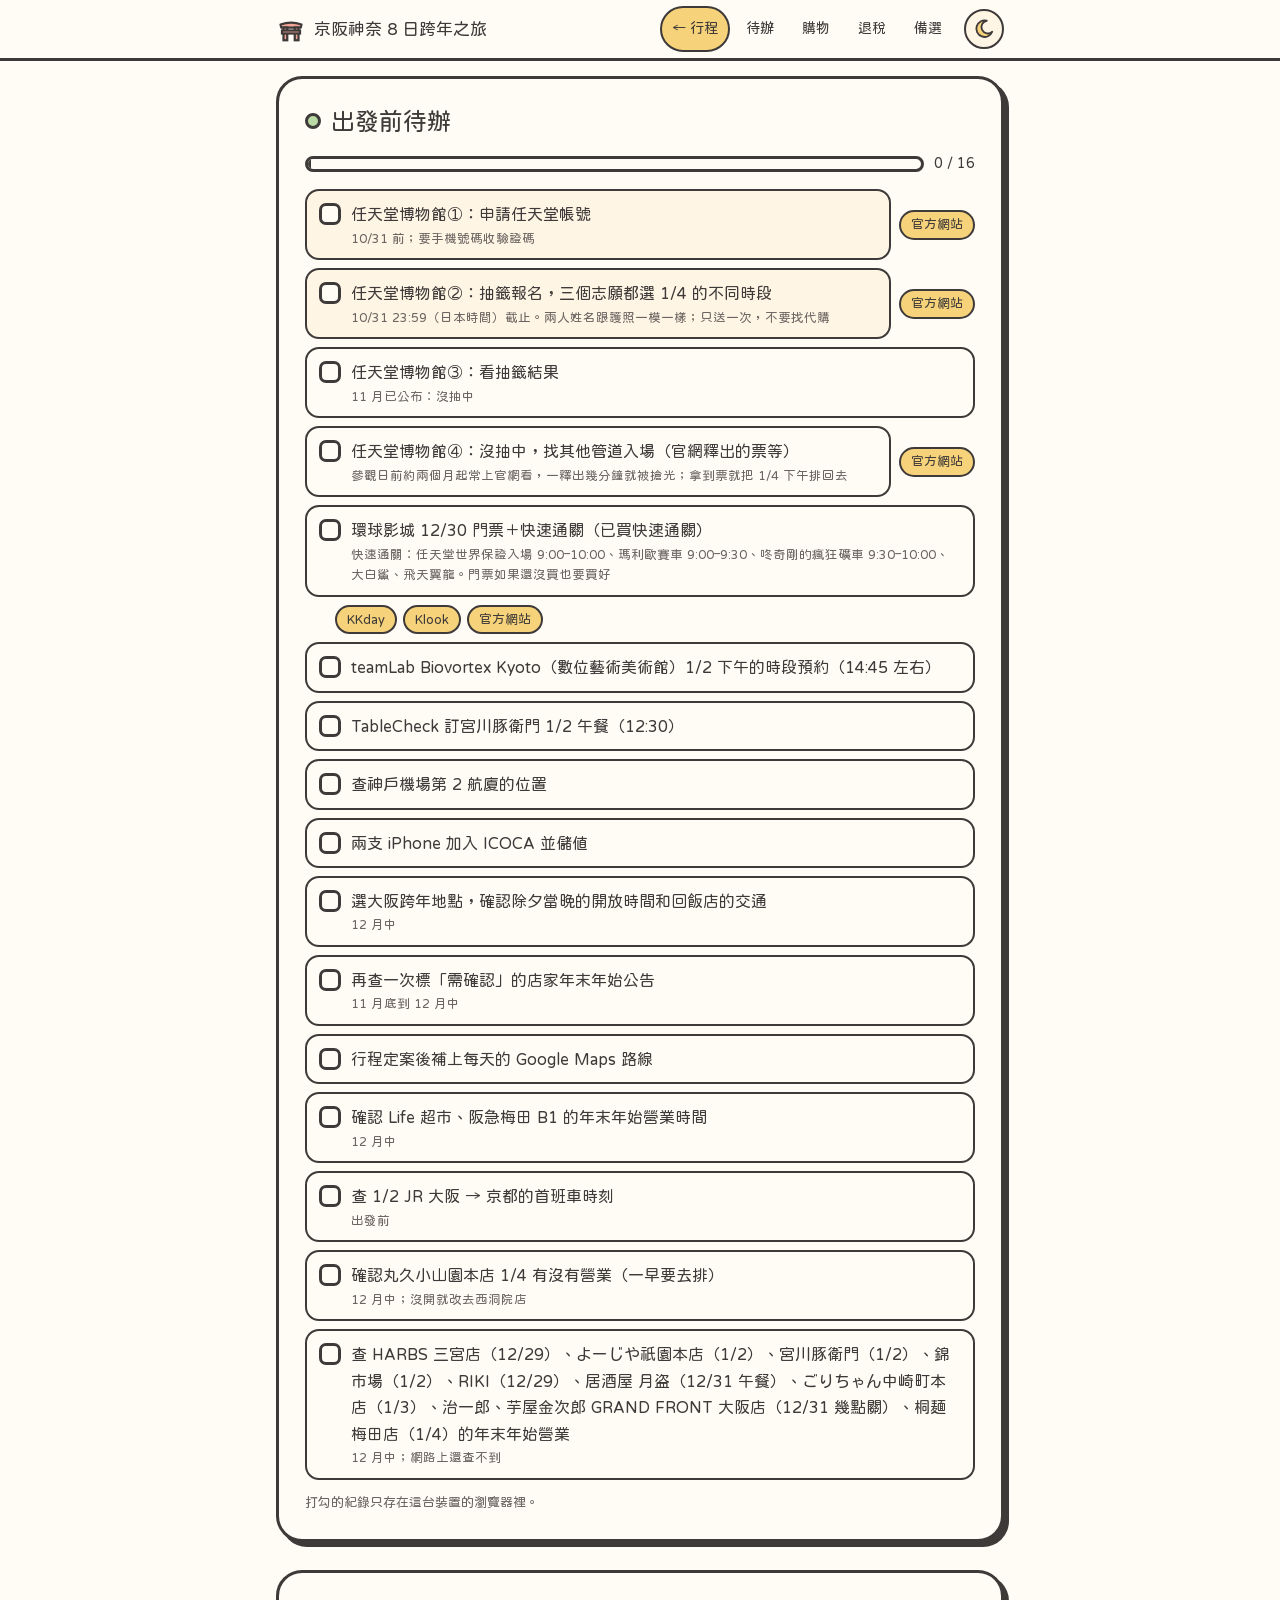
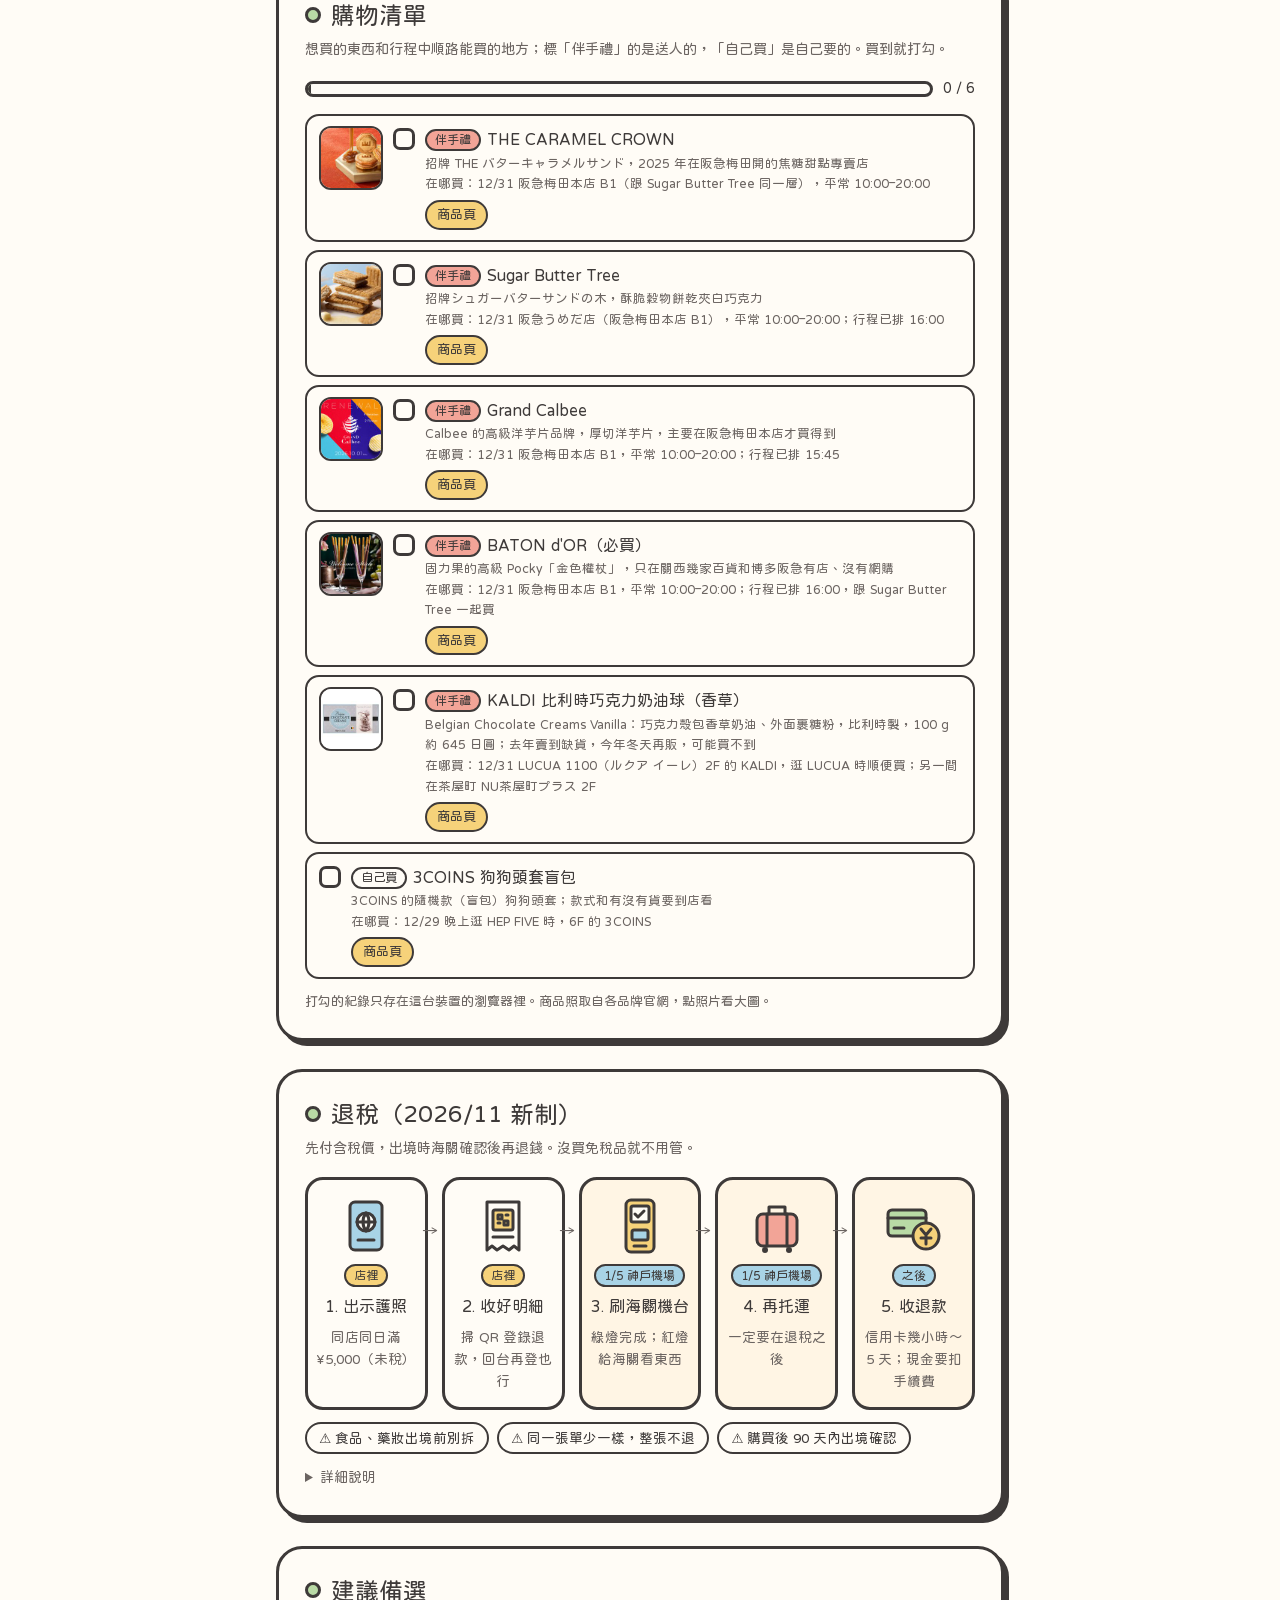
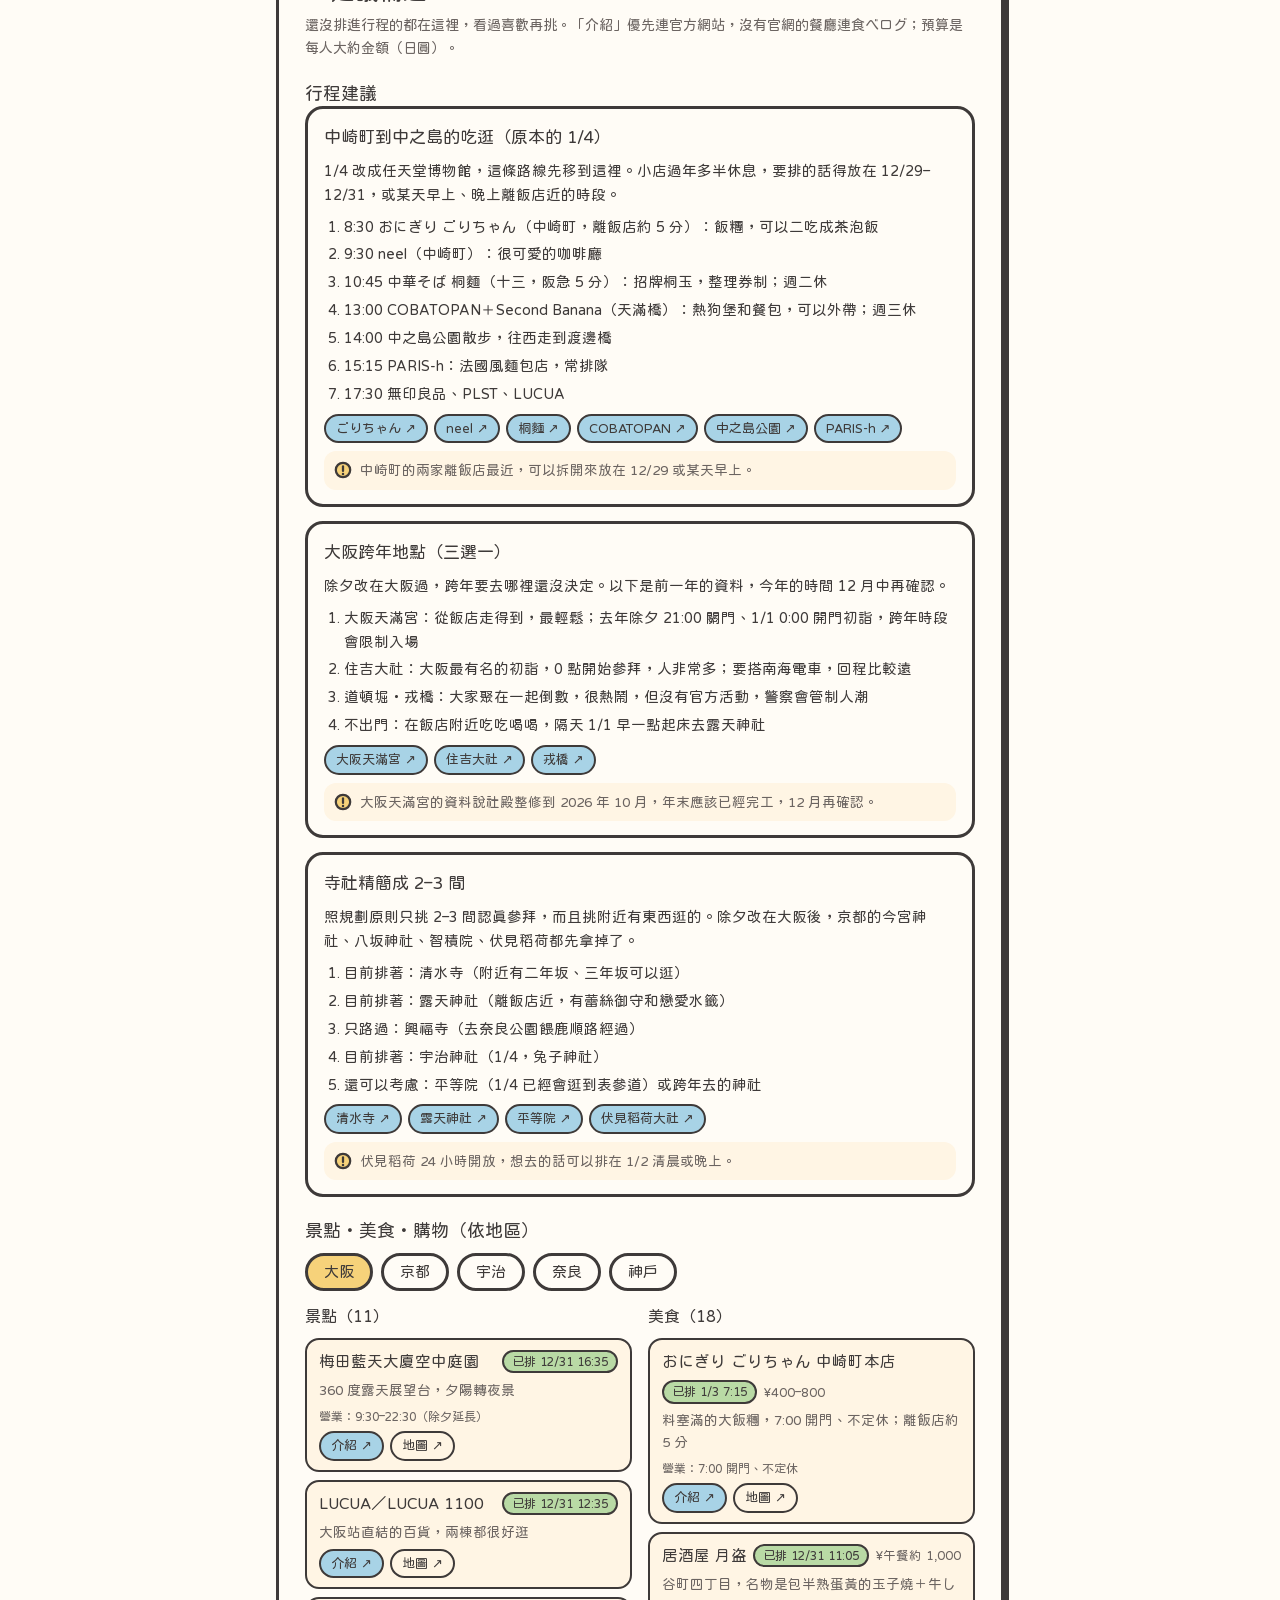
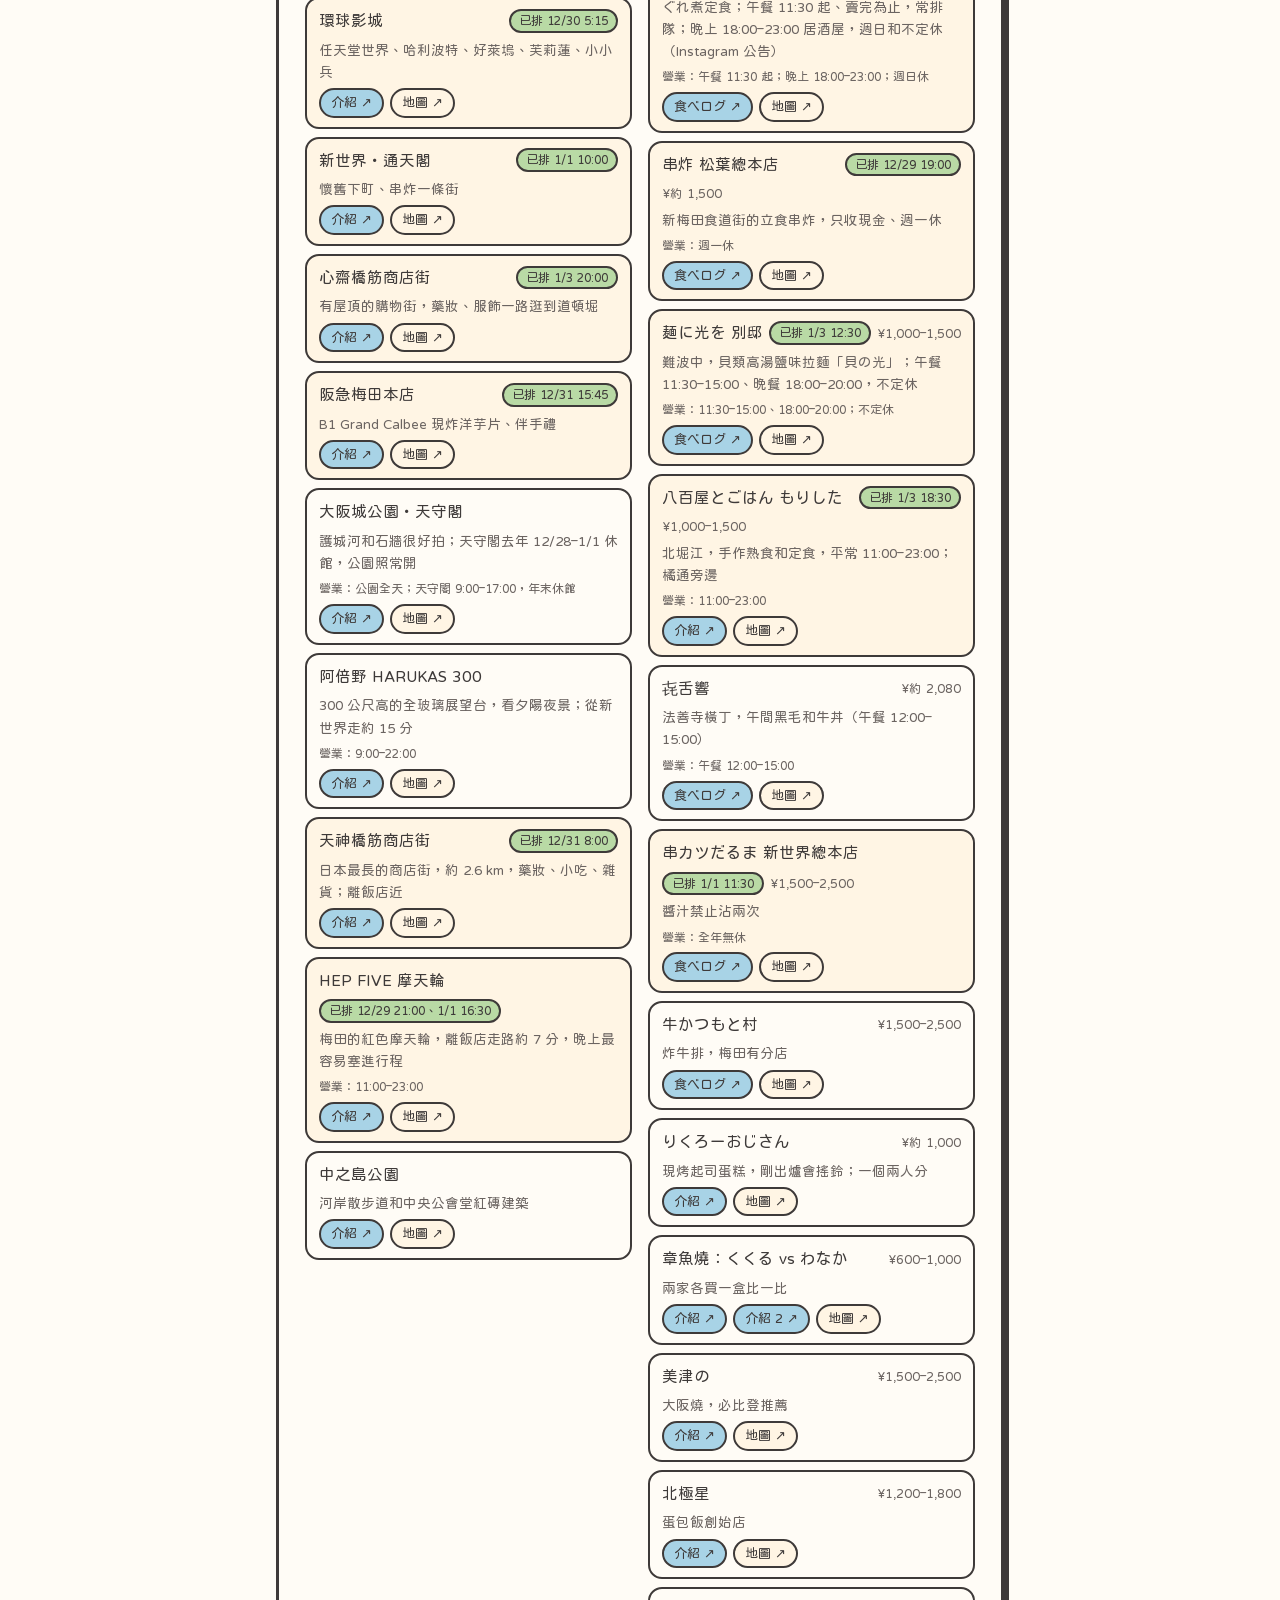
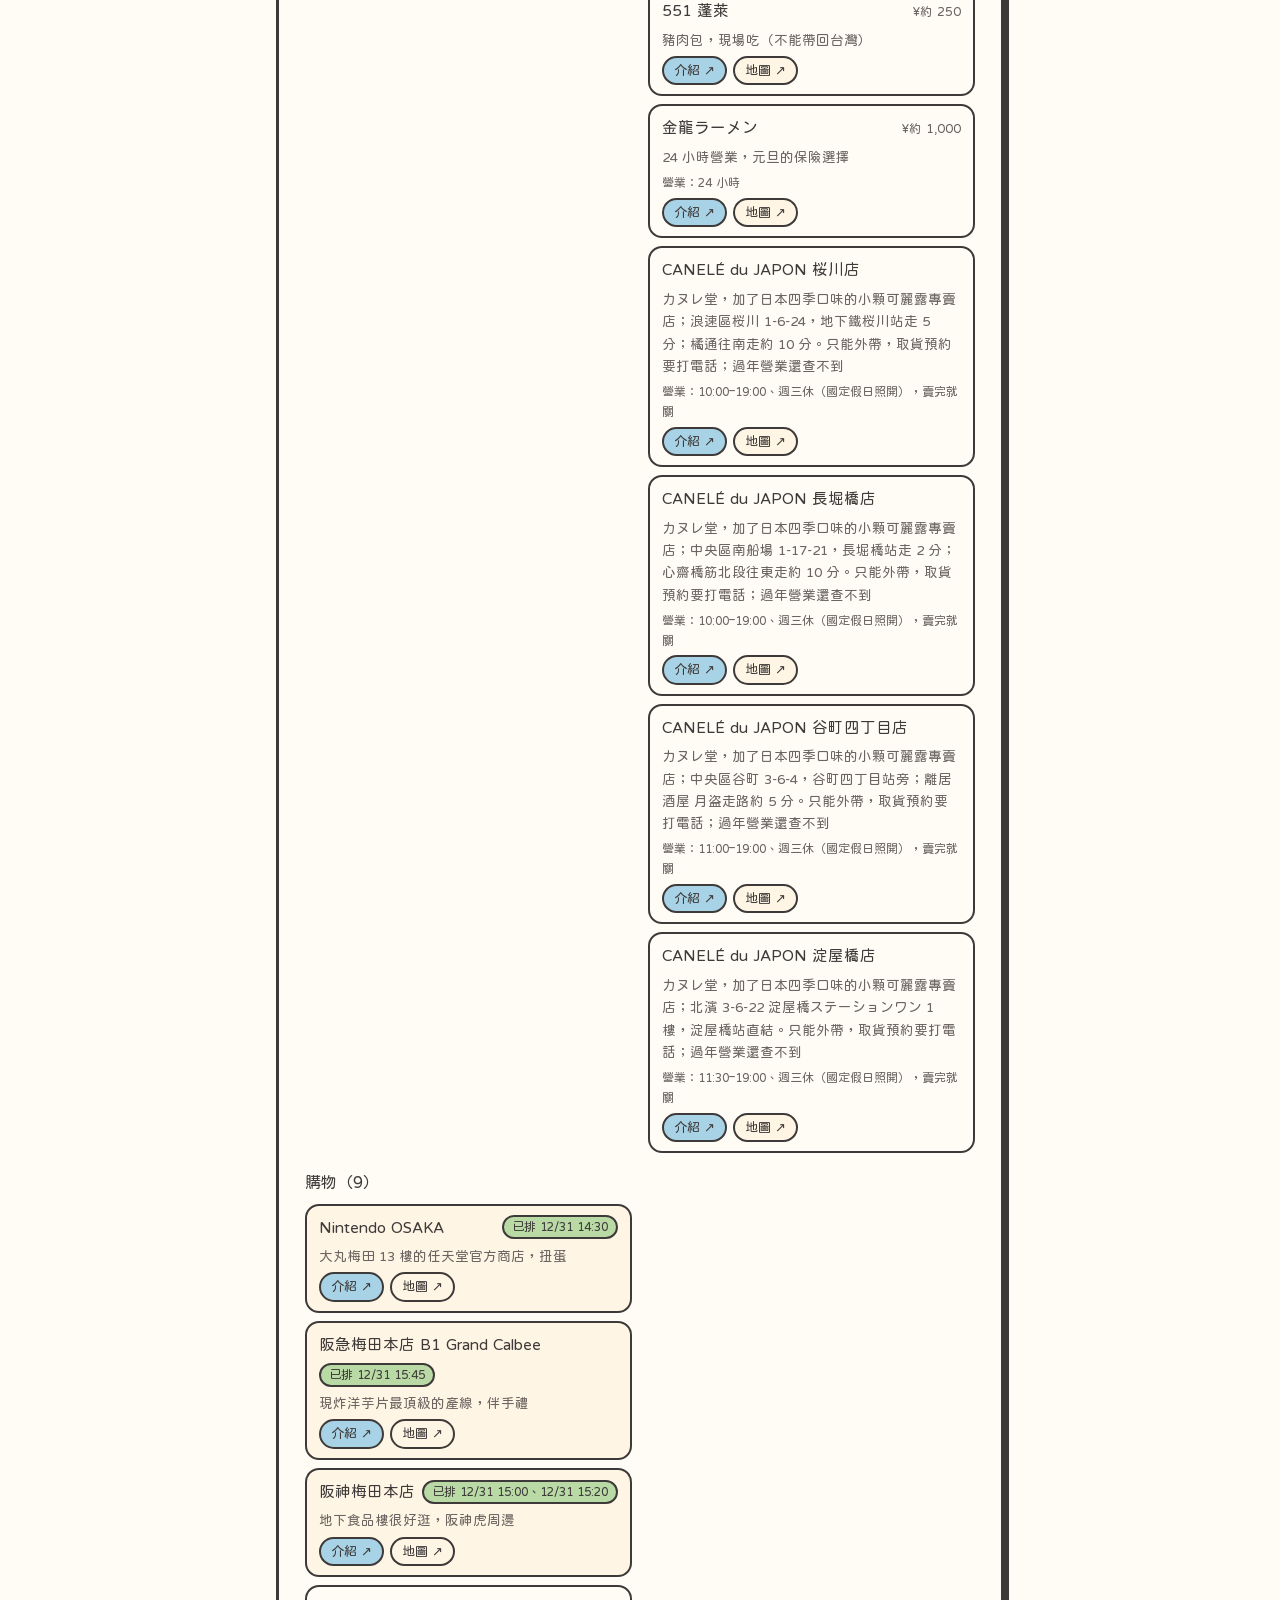
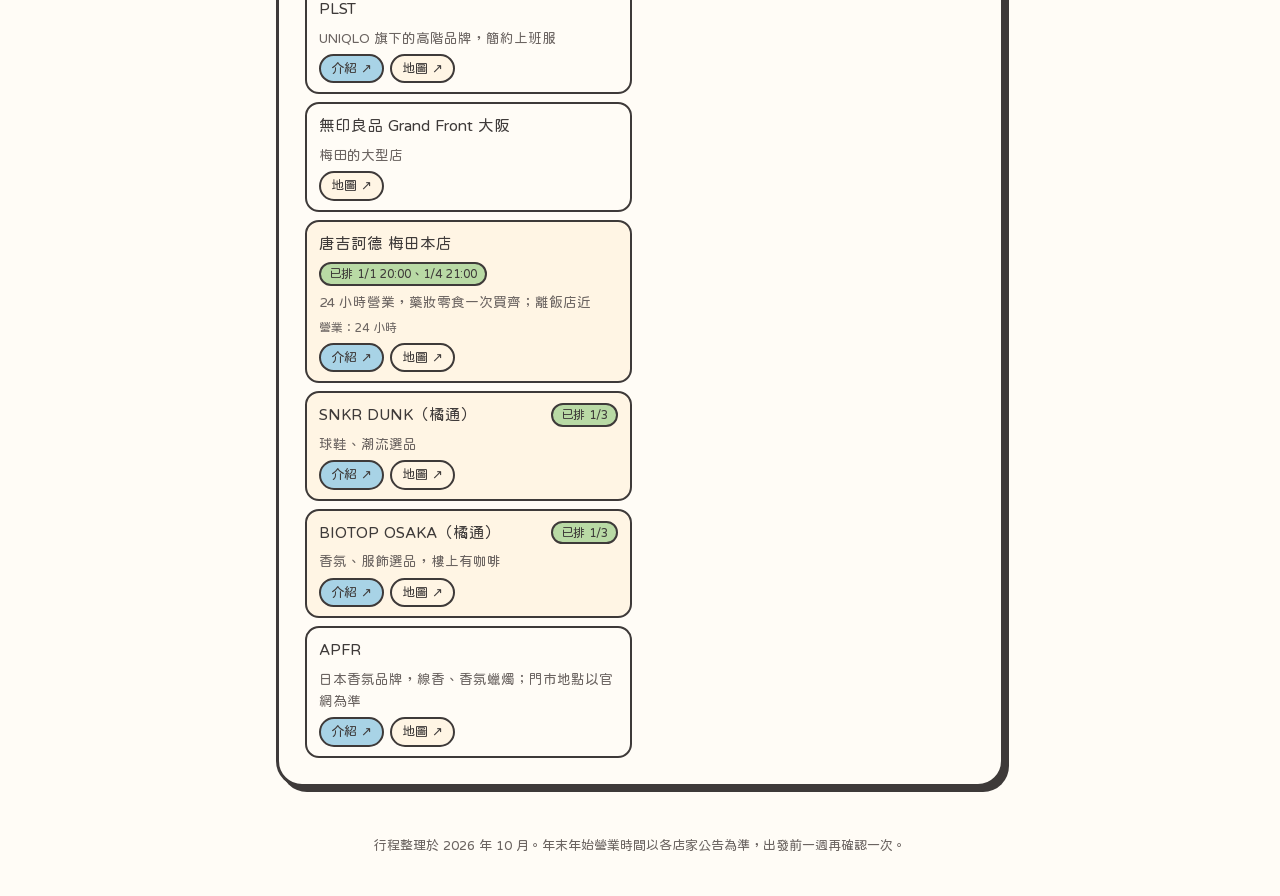
==== commit 0aa32fd7: "購物清單加上官網商品照（點開看大圖）和商品頁連結 Co-Authored-By: Claude Opus 5.5 <noreply@anthropic.com>" ====
--- a/prep.html
+++ b/prep.html
@@ -57,7 +57,7 @@
     <p class="sec-sub">想買的東西和行程中順路能買的地方；標「伴手禮」的是送人的，「自己買」是自己要的。買到就打勾。</p>
     <div class="progress"><div class="bar"><i id="gift-bar"></i></div><span id="gift-prog">0 / 0</span></div>
     <ul class="todo" id="gift-list"></ul>
-    <p class="todo-hint">打勾的紀錄只存在這台裝置的瀏覽器裡。</p>
+    <p class="todo-hint">打勾的紀錄只存在這台裝置的瀏覽器裡。商品照取自各品牌官網，點照片看大圖。</p>
   </section>
 
   <!-- 退稅 -->
--- a/css/style.css
+++ b/css/style.css
@@ -364,6 +364,13 @@
 .todo .when{display:block;font-size:12.5px;color:var(--ink-soft)}
 .gtag{display:inline-block;font-size:12px;line-height:1.5;border:2px solid var(--edge);border-radius:var(--r-sm);padding:0 8px;margin-right:6px;background:var(--paper);vertical-align:1px}
 .gtag.gift{background:var(--coral)}
+/* 購物清單：整張卡片包住照片、勾選和商品頁按鈕 */
+#gift-list li{display:grid;grid-template-columns:auto 1fr;grid-template-areas:"pic main" "pic link";column-gap:10px;row-gap:6px;align-items:start;border:2px solid var(--edge);border-radius:14px;padding:10px 12px;background:var(--paper)}
+#gift-list li label{grid-area:main;border:0;padding:0;background:none}
+#gift-list li .todo-link{grid-area:link;justify-self:start;margin-left:32px}
+#gift-list li:not(:has(.gift-pic)){grid-template-areas:"main" "link";grid-template-columns:1fr}
+.gift-pic{grid-area:pic;display:block;width:64px;height:64px;border:2px solid var(--edge);border-radius:12px;overflow:hidden;background:var(--paper)}
+.gift-pic img{display:block;width:100%;height:100%;object-fit:cover}
 .todo label.urgent{background:var(--paper-2)}
 .todo-hint{font-size:13px;color:var(--ink-soft);margin-top:12px}
 
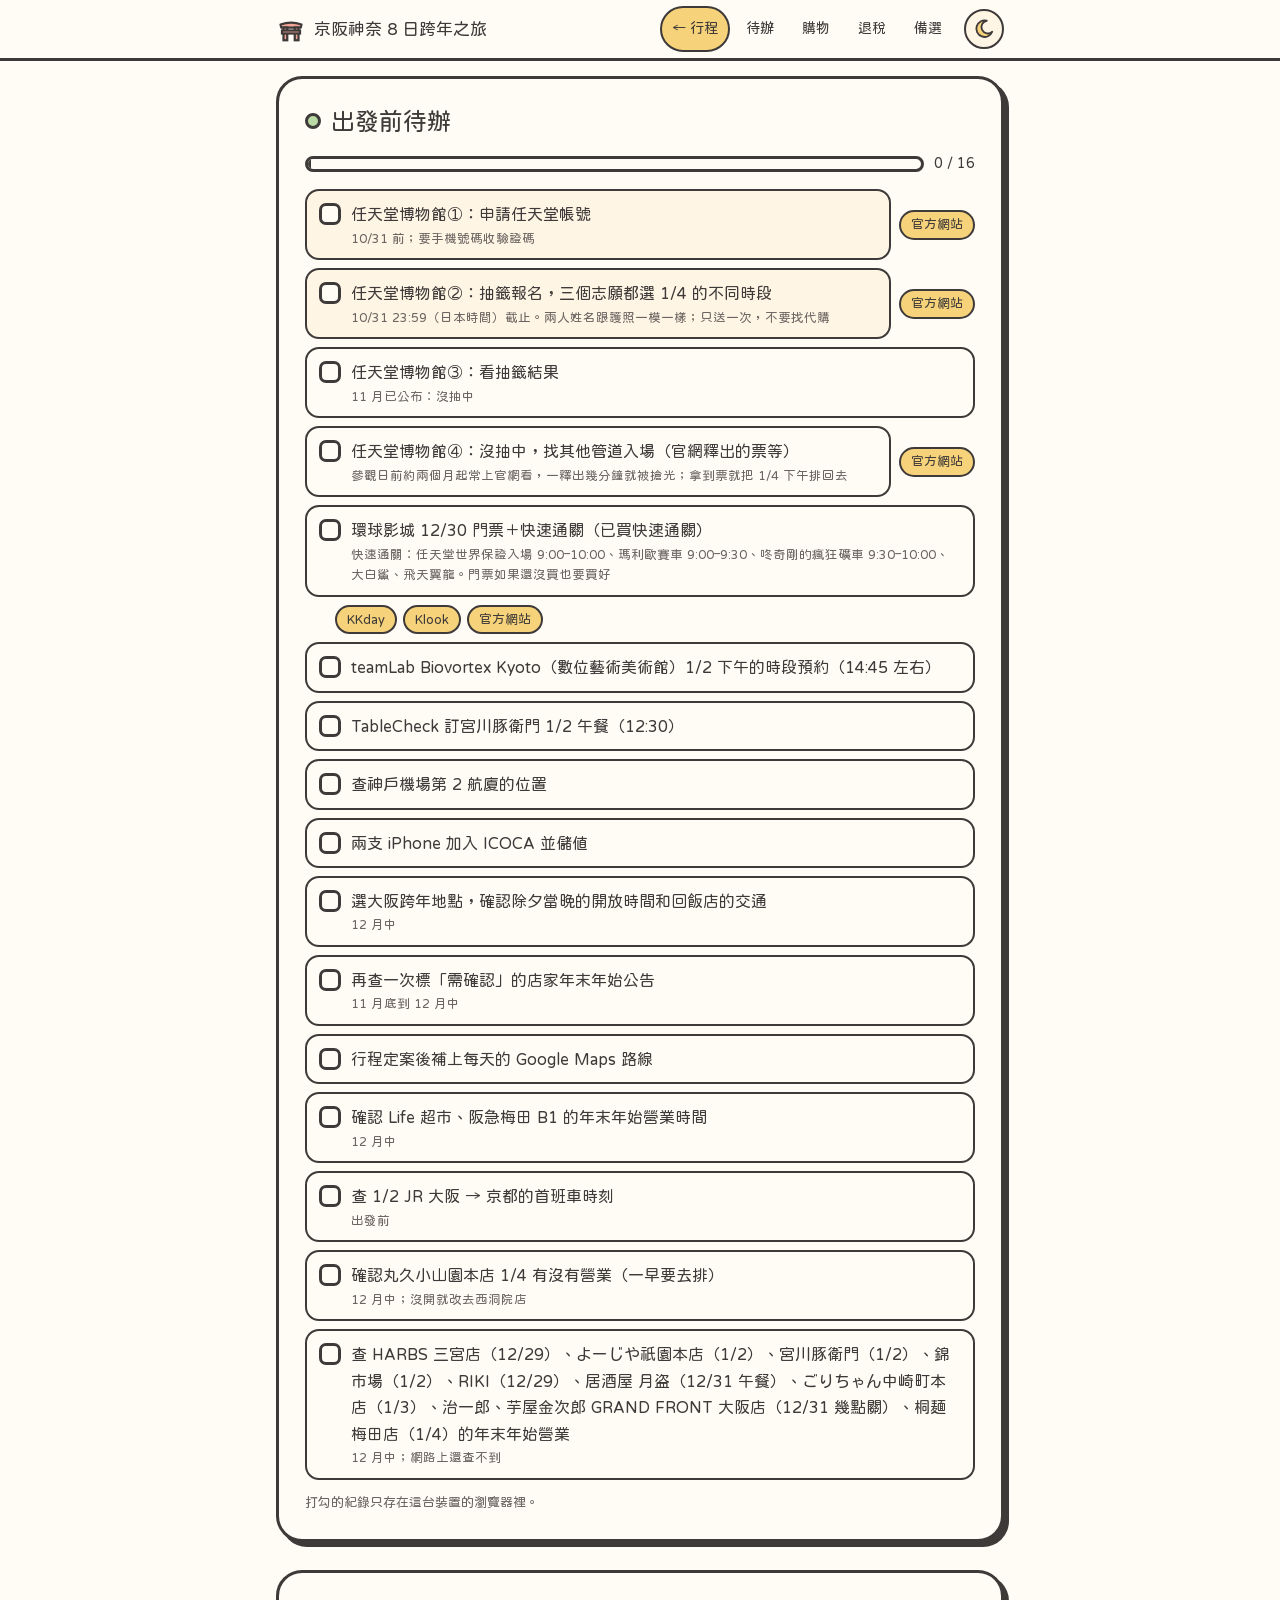
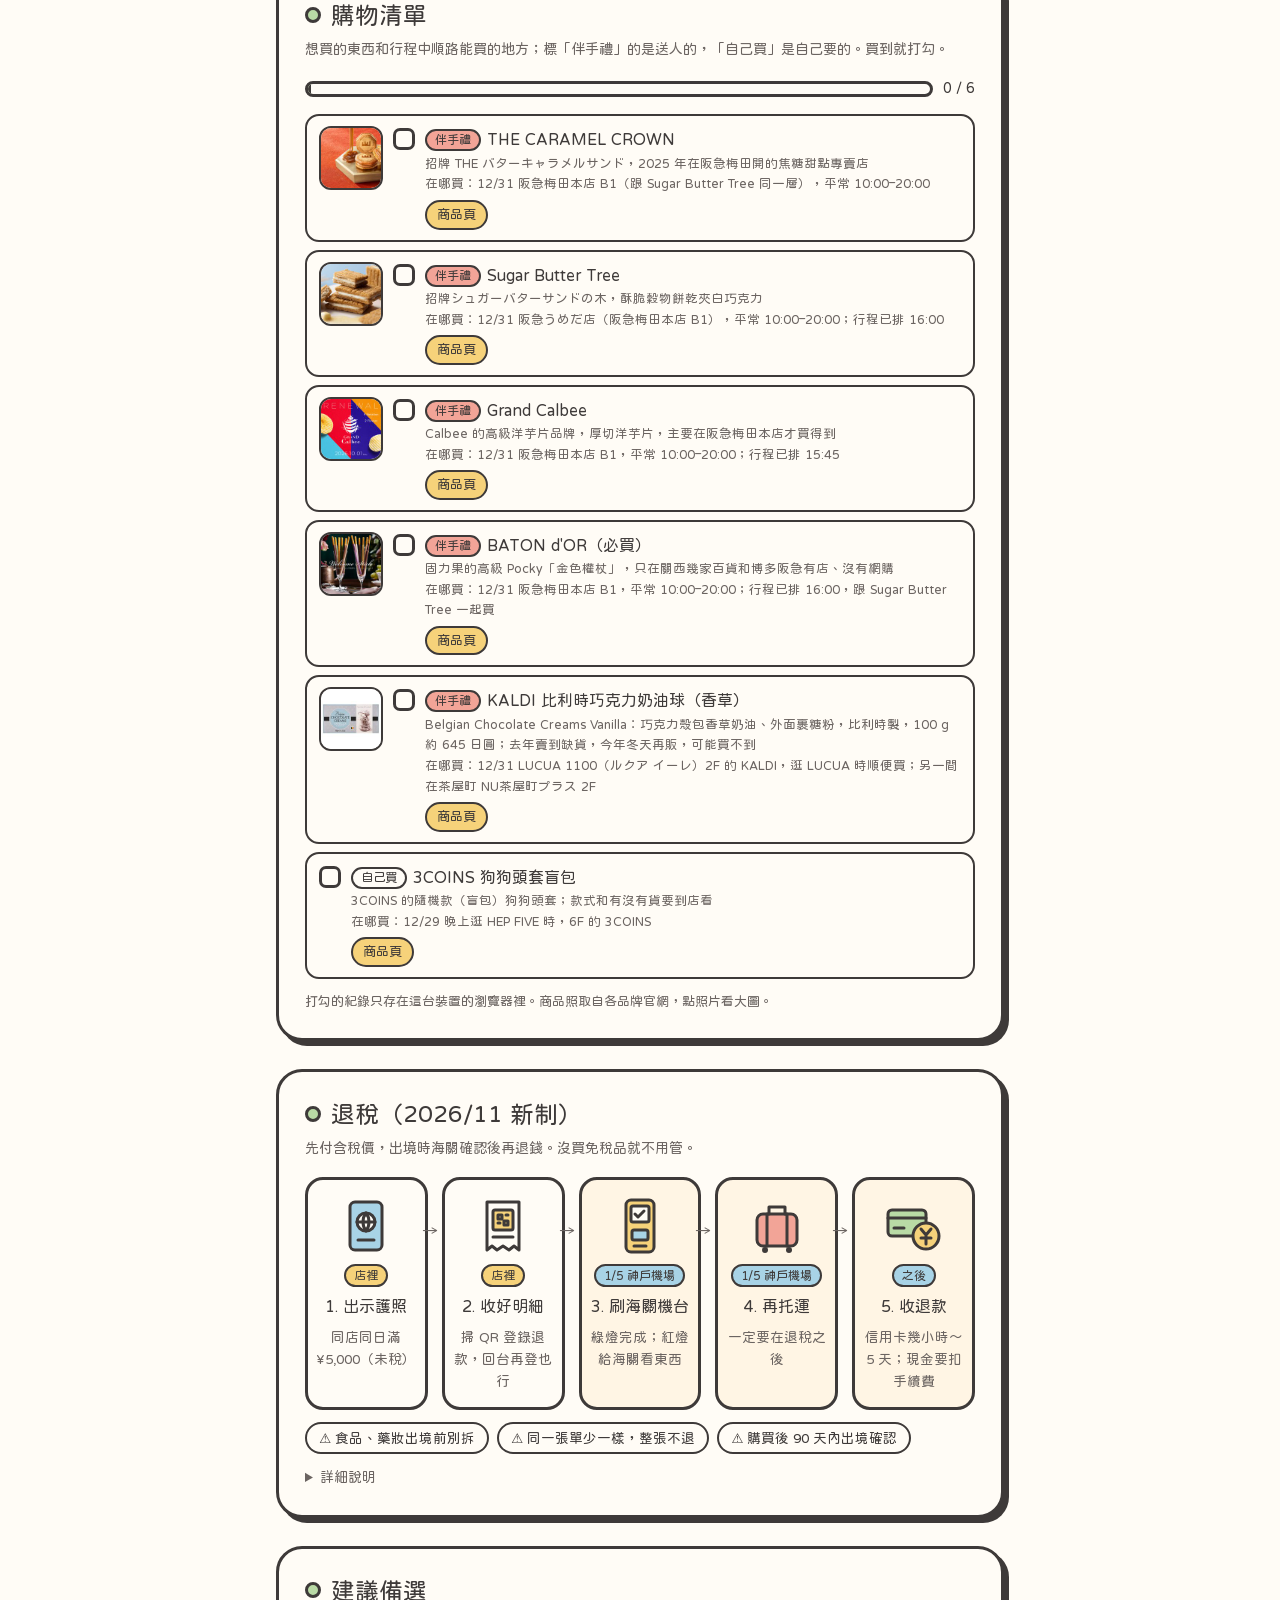
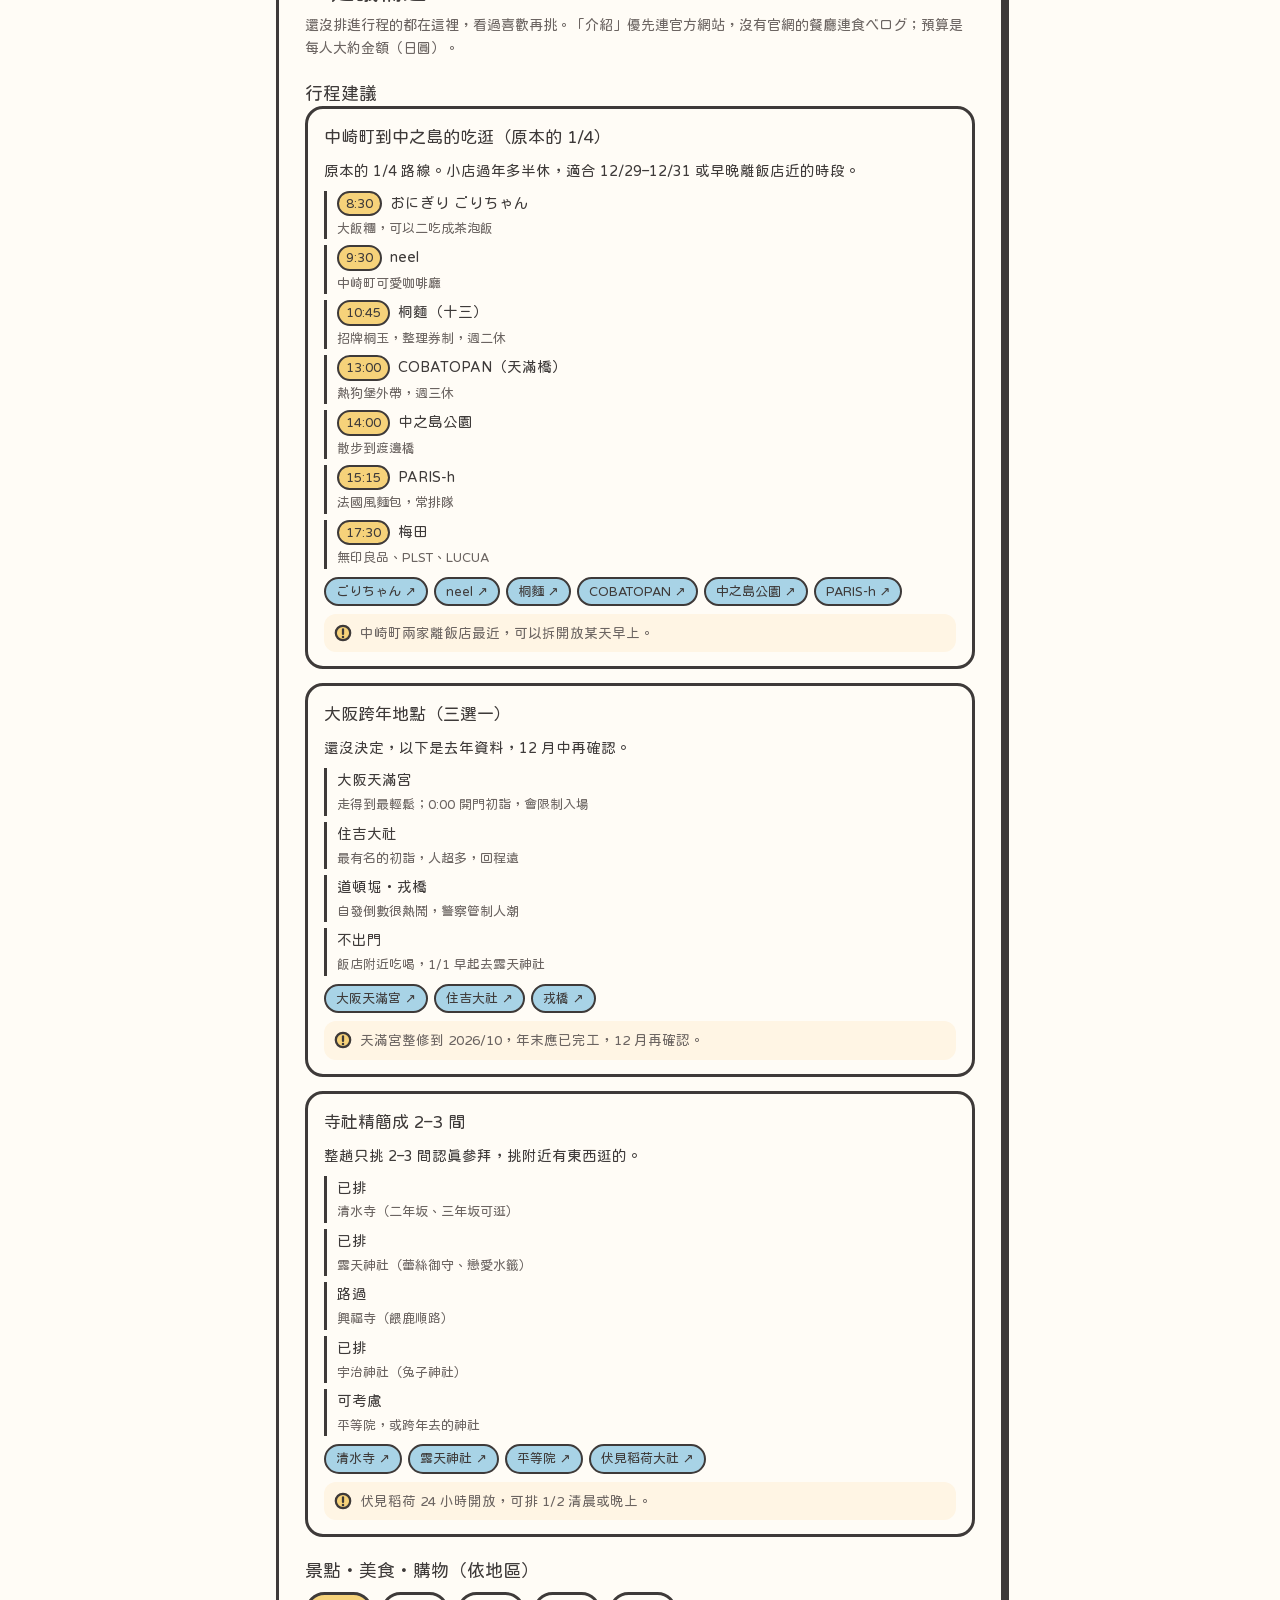
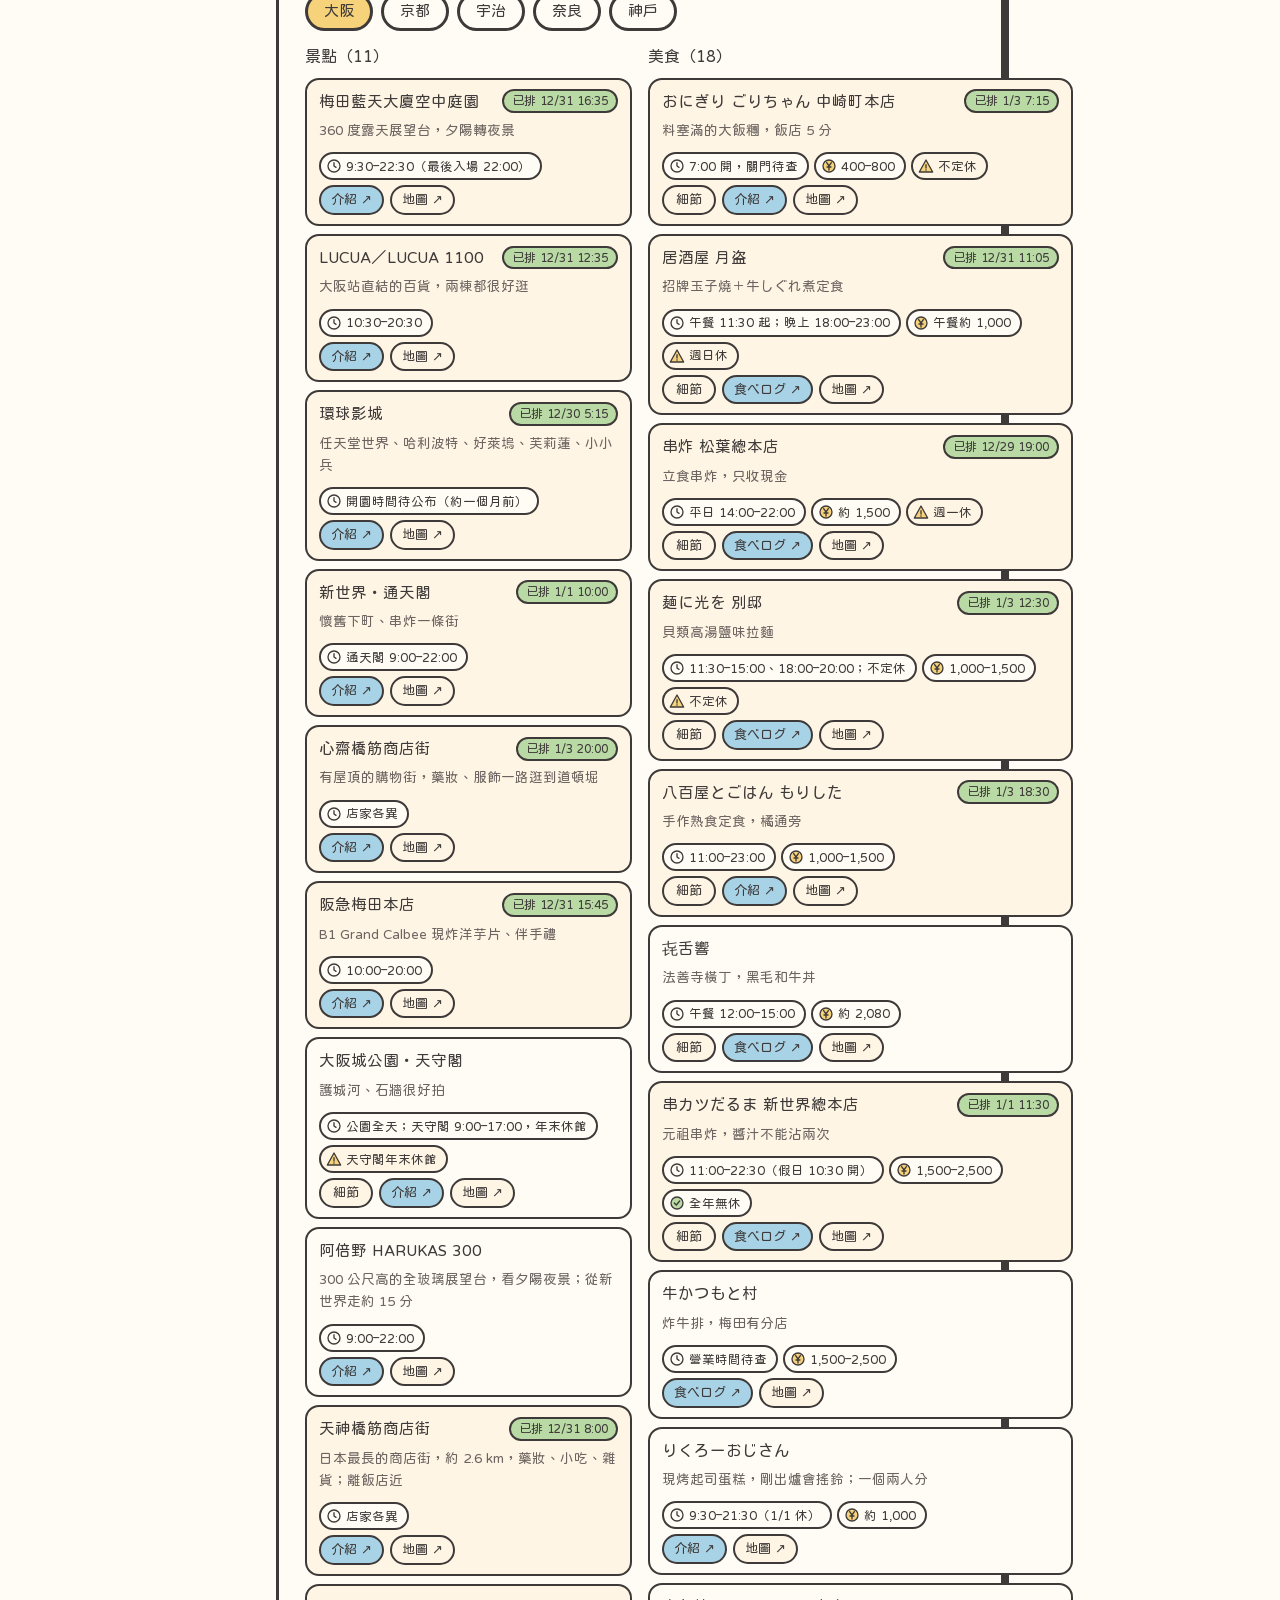
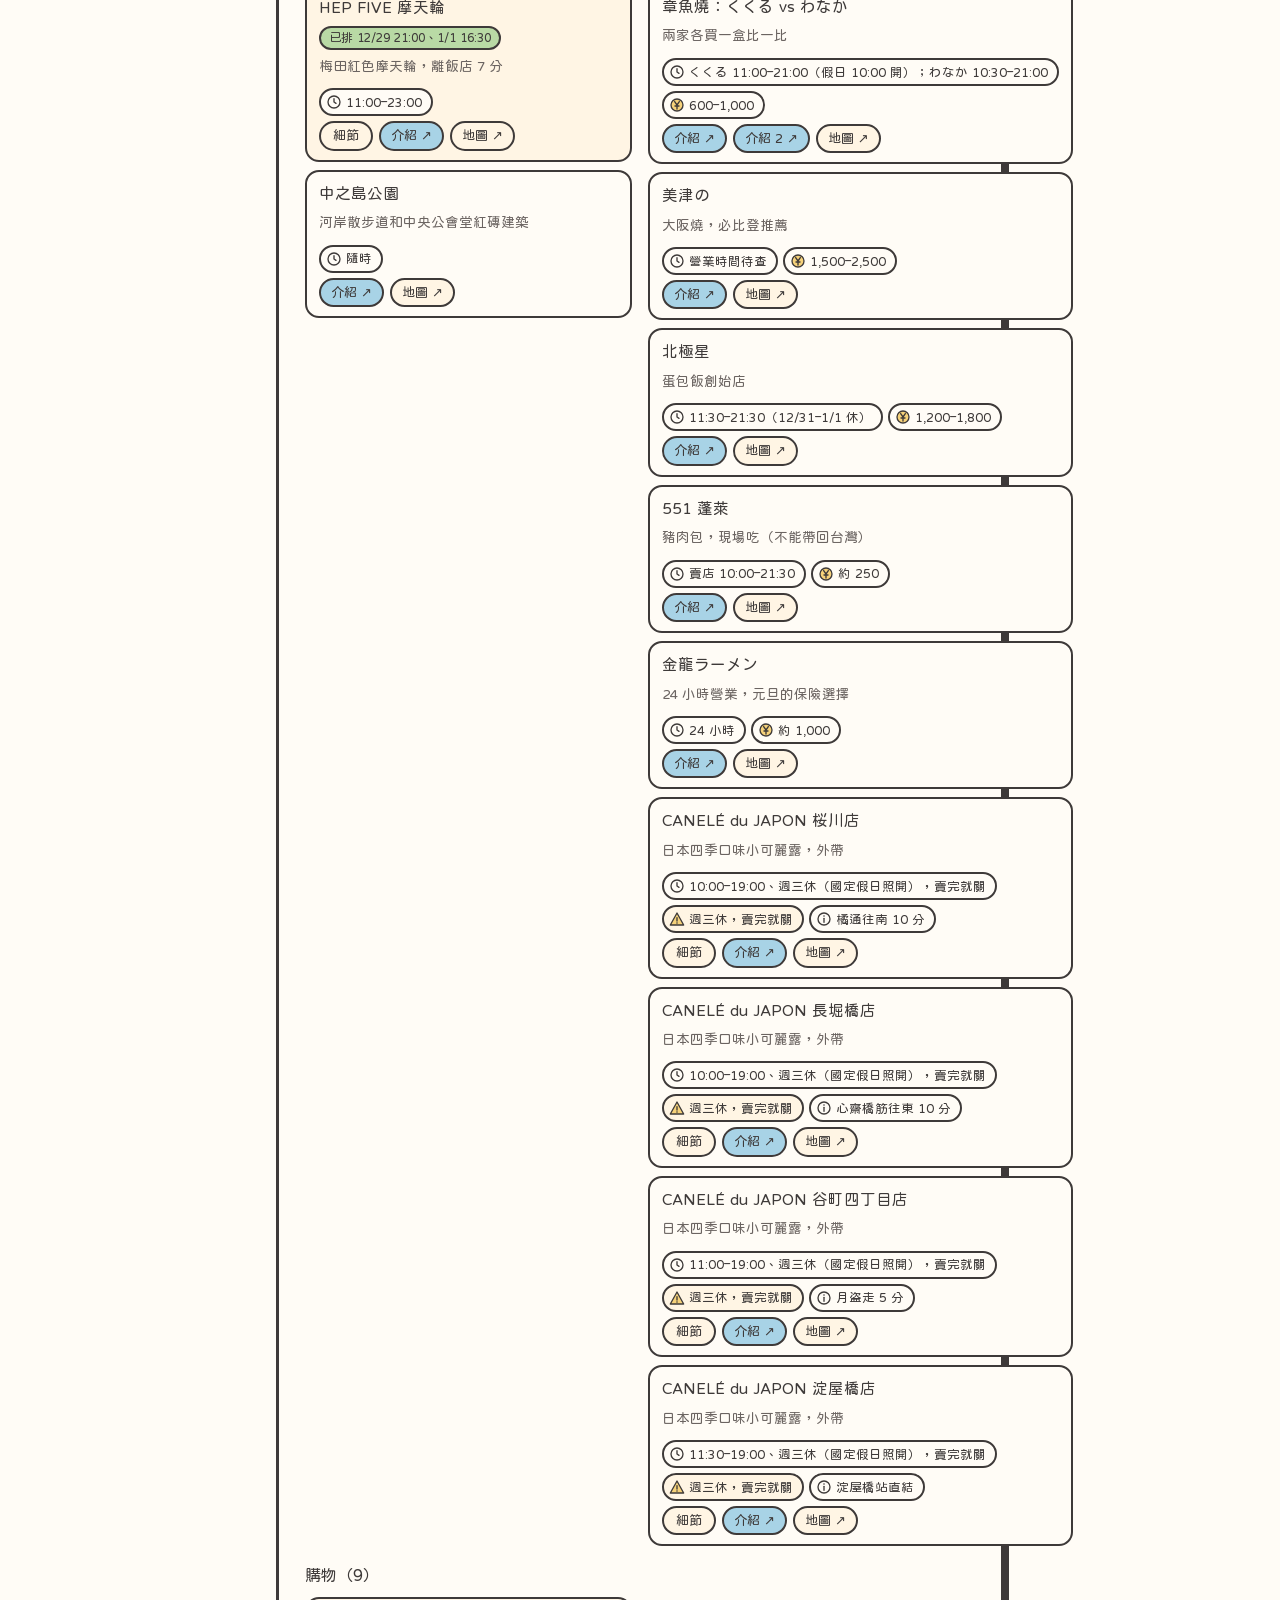
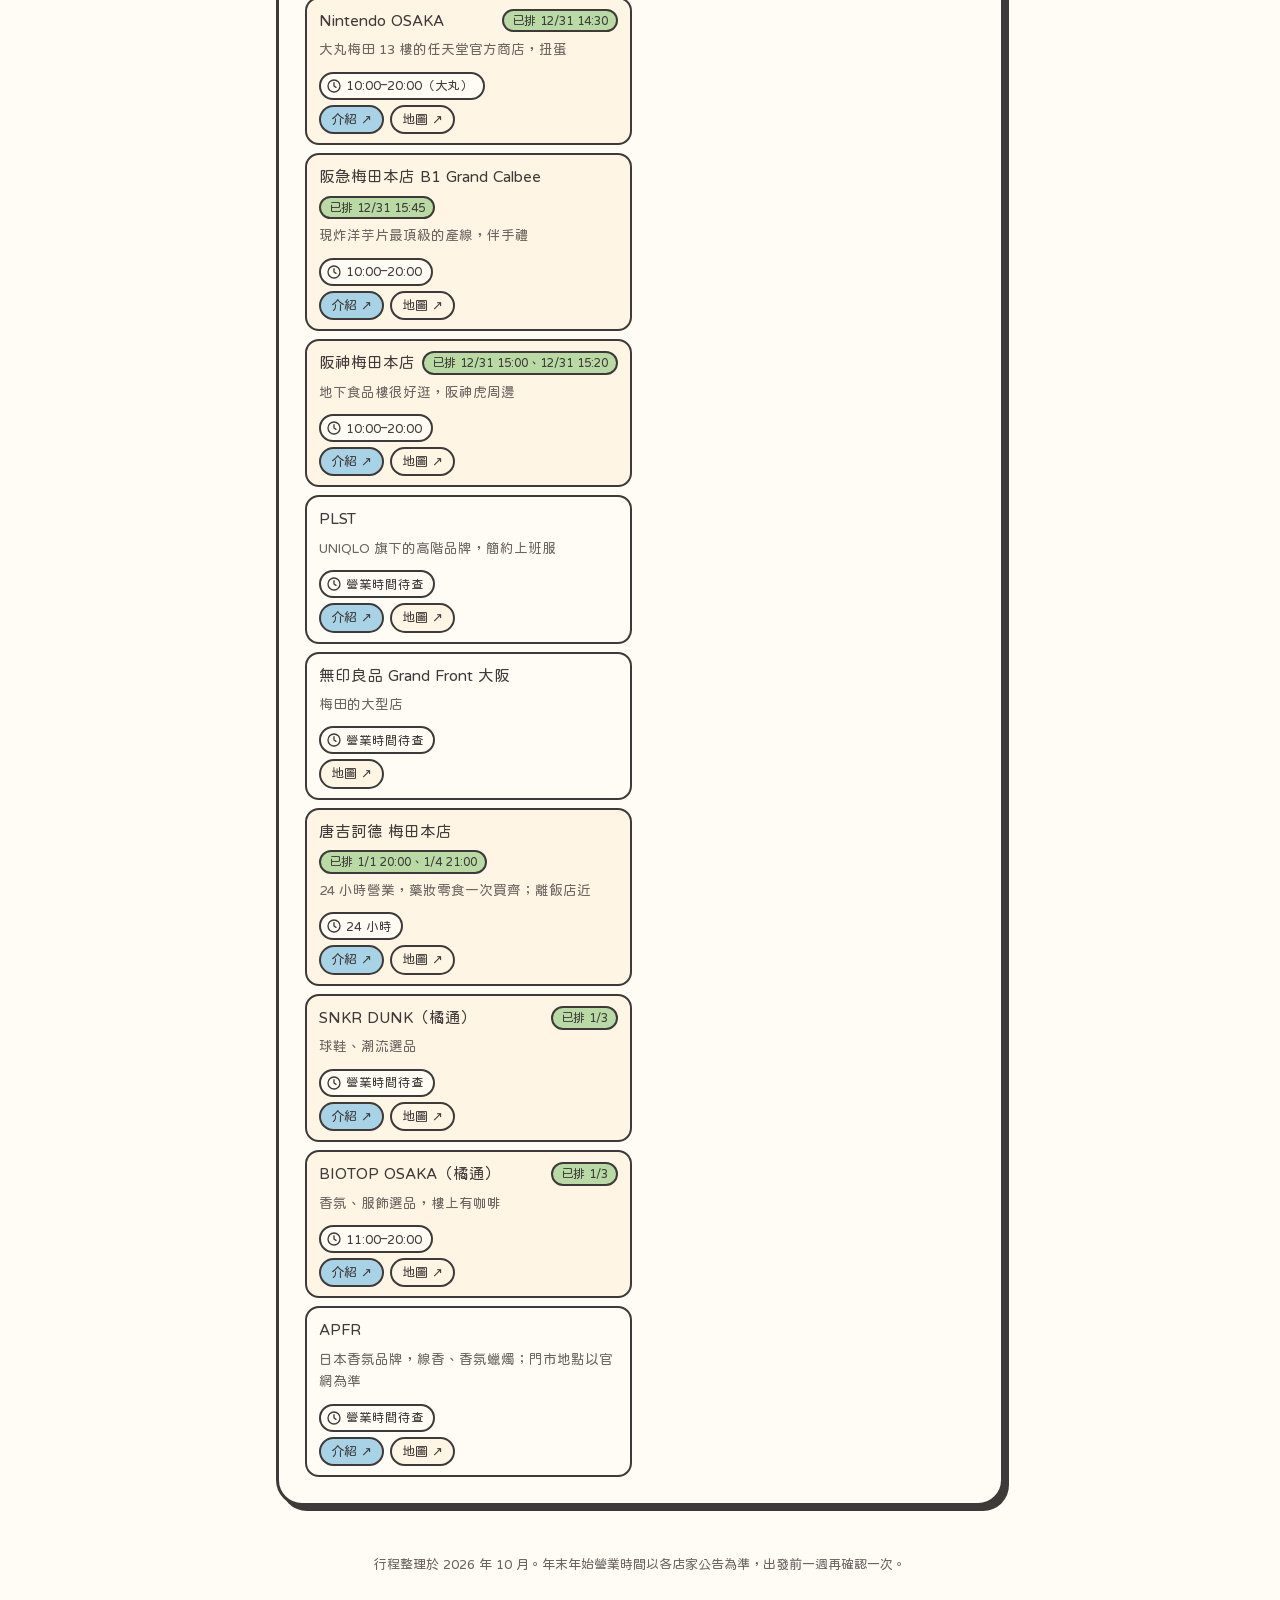
==== commit 17daaa66: "資安：加上 CSP、referrer、noindex；部署只公開網站檔案（不含 CLAUDE.md、docs）；日期分頁文字也跳脫 Co-Authored-By: Claude Opus 5.5 <n" ====
--- a/prep.html
+++ b/prep.html
@@ -8,6 +8,9 @@
 <link rel="manifest" href="manifest.webmanifest">
 <meta name="theme-color" content="#FFFCF6" media="(prefers-color-scheme: light)">
 <meta name="theme-color" content="#1C1E21" media="(prefers-color-scheme: dark)">
+<meta http-equiv="Content-Security-Policy" content="default-src 'self'; script-src 'self' 'sha256-IT0HoeEzm6AF1MqxQjivAtl5rUuMGjeG6Ihgk0DU6sQ='; style-src 'self' 'unsafe-inline'; img-src 'self' data:; font-src 'self'; connect-src 'self'; manifest-src 'self'; worker-src 'self'; object-src 'none'; base-uri 'self'; form-action 'none'">
+<meta name="referrer" content="strict-origin-when-cross-origin">
+<meta name="robots" content="noindex, nofollow">
 <script>/* 先套用記住的深淺色，避免畫面閃一下 */try{var t=JSON.parse(localStorage.getItem("kansai8-theme"));if(t==="dark"||t==="light")document.documentElement.dataset.theme=t;}catch(e){}</script>
 <link rel="icon" href="icons/icon-192.png" type="image/png">
 <link rel="apple-touch-icon" href="icons/apple-touch-icon.png">
--- a/css/style.css
+++ b/css/style.css
@@ -262,10 +262,23 @@
 .card .ttl{font-size:16.5px;line-height:1.35}
 .card .note{font-size:14px;color:var(--ink-soft);line-height:1.55}
 .card .tags{display:flex;flex-wrap:wrap;align-items:center;gap:5px;margin-top:2px}
+/* 一句話摘要＋資訊小標籤 */
+.card .brief{font-size:14.5px;line-height:1.5}
+.chips{display:flex;flex-wrap:wrap;gap:5px}
+.chip{display:inline-flex;align-items:center;gap:4px;font-size:12.5px;line-height:1;padding:4px 9px 4px 5px;border:2px solid var(--edge);border-radius:var(--r-sm);background:var(--paper);white-space:nowrap}
+.chip svg{width:16px;height:16px;flex:none}
+.chip-warn{background:var(--paper-2)}
+.chip-book{background:var(--paper-2)}
+.det-btn{font-size:13px;padding:2px 12px;min-height:32px;cursor:pointer;border:2px solid var(--edge);border-radius:var(--r-sm);background:var(--paper-2);color:var(--ink)}
+.card .note.det{margin-top:2px}
+.pick .chips{margin-top:6px}
+.pick-full{font-size:13.5px;color:var(--ink-soft);line-height:1.55;margin-top:6px}
+.pick .det-btn{min-height:28px}
 /* 兩站之間的交通：放在卡片和卡片中間 */
 .leg{display:grid;grid-template-columns:64px 1fr;gap:0 8px;margin:-4px 0 8px}
 .leg-in{display:flex;flex-wrap:wrap;align-items:center;gap:5px;font-size:13px;color:var(--ink-soft);padding-left:4px}
 .leg-in .tt{font-size:12px;padding:2px 8px;color:var(--ink)}
+.leg-tm{font-size:13px;color:var(--ink);font-variant-numeric:tabular-nums}
 /* 太長的說明先顯示 3 行，點「展開全文」看全部 */
 .card .note.clamp{display:-webkit-box;-webkit-line-clamp:3;-webkit-box-orient:vertical;overflow:hidden}
 .more{
@@ -402,6 +415,31 @@
 .stay-list{margin:12px 0 0;padding-left:20px;display:grid;gap:6px;font-size:14.5px}
 .stay-list .warn{margin-right:4px}
 .stay-h{font-size:18px;margin-top:22px}
+/* 住宿：圖示小方塊 */
+.stay-tiles{display:grid;grid-template-columns:repeat(3,1fr);gap:8px;margin-top:14px}
+.stay-tile{border:2px solid var(--edge);border-radius:14px;background:var(--paper-2);padding:10px 6px;display:flex;flex-direction:column;align-items:center;text-align:center;line-height:1.3}
+.stay-tile svg{width:40px;height:40px;margin-bottom:4px}
+.stay-tile .k{font-size:12.5px;color:var(--ink-soft)}
+.stay-tile .v{font-size:15px}
+.stay-two{display:grid;gap:12px;margin-top:4px}
+@media (min-width:700px){.stay-tiles{grid-template-columns:repeat(6,1fr)}.stay-two{grid-template-columns:1fr 1fr}}
+.st-list li,.dest-list li{align-items:center}
+.st-list .tt{flex:none}
+.st-list .nm,.dest-list .nm{flex:1}
+.st-list .mins{display:flex;align-items:center;gap:2px;font-variant-numeric:tabular-nums}
+.st-list .mins::after{content:"分";font-size:12.5px;margin-left:1px}
+.st-list .walk{width:16px;height:16px}
+.dest-list .mins-big{order:-1;min-width:3.2em;font-size:20px;line-height:1;font-variant-numeric:tabular-nums}
+.dest-list .mins-big small{font-size:12px;margin-left:1px}
+.dest-list .how{font-size:12.5px;color:var(--ink-soft);text-align:right}
+.shop-tiles{display:grid;grid-template-columns:repeat(2,1fr);gap:10px;margin-top:10px}
+@media (min-width:700px){.shop-tiles{grid-template-columns:repeat(4,1fr)}}
+.shop-tile{border:2px solid var(--edge);border-radius:14px;background:var(--paper);padding:10px 12px}
+.shop-tile svg{width:40px;height:40px}
+.shop-tile h4{margin:2px 0 6px;font-size:15.5px;font-weight:400}
+.shop-tile ul{list-style:none;margin:0;padding:0;display:grid;gap:4px;font-size:13.5px}
+.shop-tile b{font-weight:400;text-decoration:underline;text-decoration-color:var(--yama);text-decoration-thickness:5px;text-underline-offset:-2px;text-decoration-skip-ink:none}
+.shop-tile .warn{display:inline-block;font-size:12px;color:var(--ink-soft)}
 .routes{display:grid;gap:12px;margin-top:10px}
 /* 退稅流程：手機一行一步（圖示在左），寬螢幕五步排成一列 */
 .tax-flow{list-style:none;margin:0;padding:0;display:grid;gap:10px;counter-reset:tax}
@@ -484,6 +522,11 @@
 .idea h4{font-size:17px;font-weight:400;margin:0}
 .idea .why{font-size:14.5px}
 .idea ol{margin:0;padding-left:20px;display:grid;gap:4px;font-size:14.5px}
+.idea ol.plan-steps{list-style:none;padding:0;gap:6px}
+.plan-steps li{display:flex;flex-wrap:wrap;align-items:baseline;gap:2px 8px;padding-left:10px;border-left:3px solid var(--edge)}
+.plan-steps .ps-t{font-size:13px;font-variant-numeric:tabular-nums;border:2px solid var(--edge);border-radius:var(--r-sm);padding:0 7px;background:var(--yama)}
+.plan-steps .ps-n{font-size:14.5px}
+.plan-steps .ps-d{flex-basis:100%;font-size:13px;color:var(--ink-soft)}
 .idea-links{display:flex;flex-wrap:wrap;gap:6px}
 .idea-links a,.idea-links .lk{font-size:13px;text-decoration:none;padding:2px 10px;border:2px solid var(--edge);border-radius:var(--r-sm);background:var(--mizu)}
 .idea-links a::after{content:" ↗"}
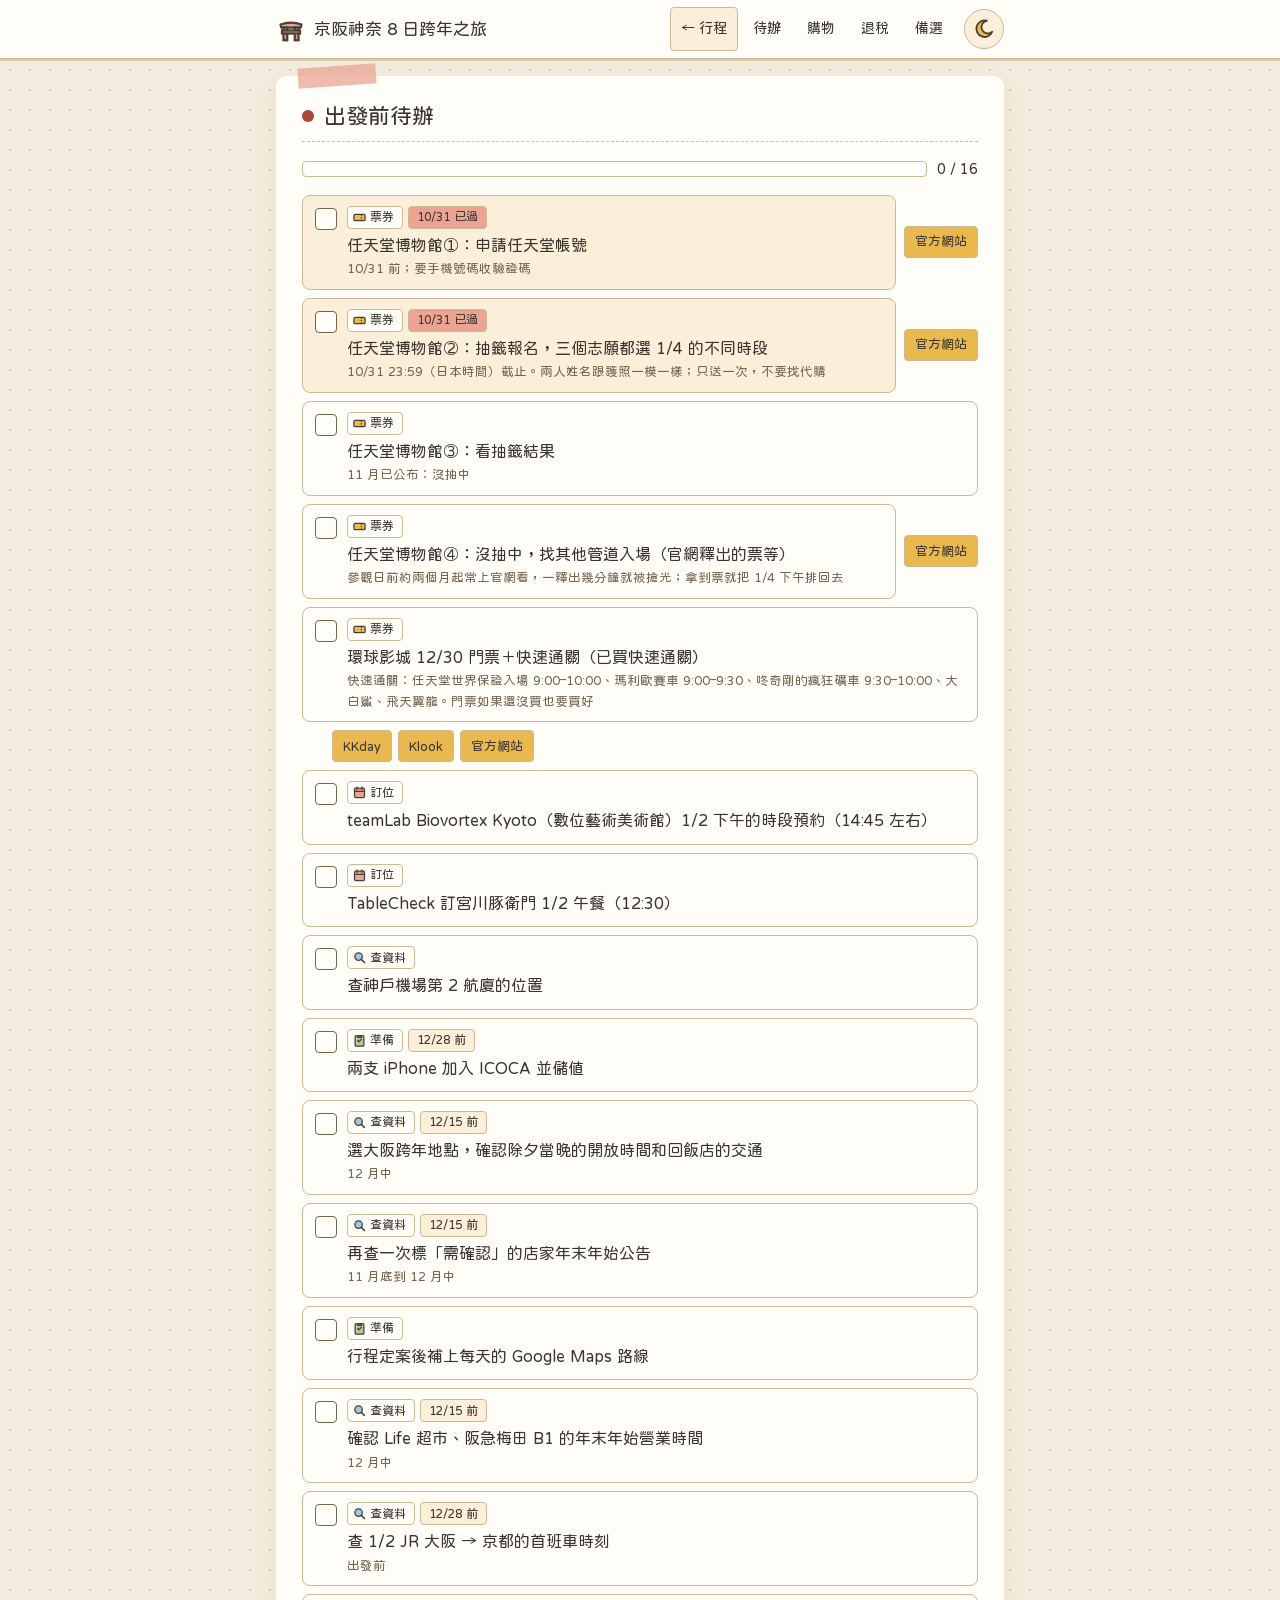
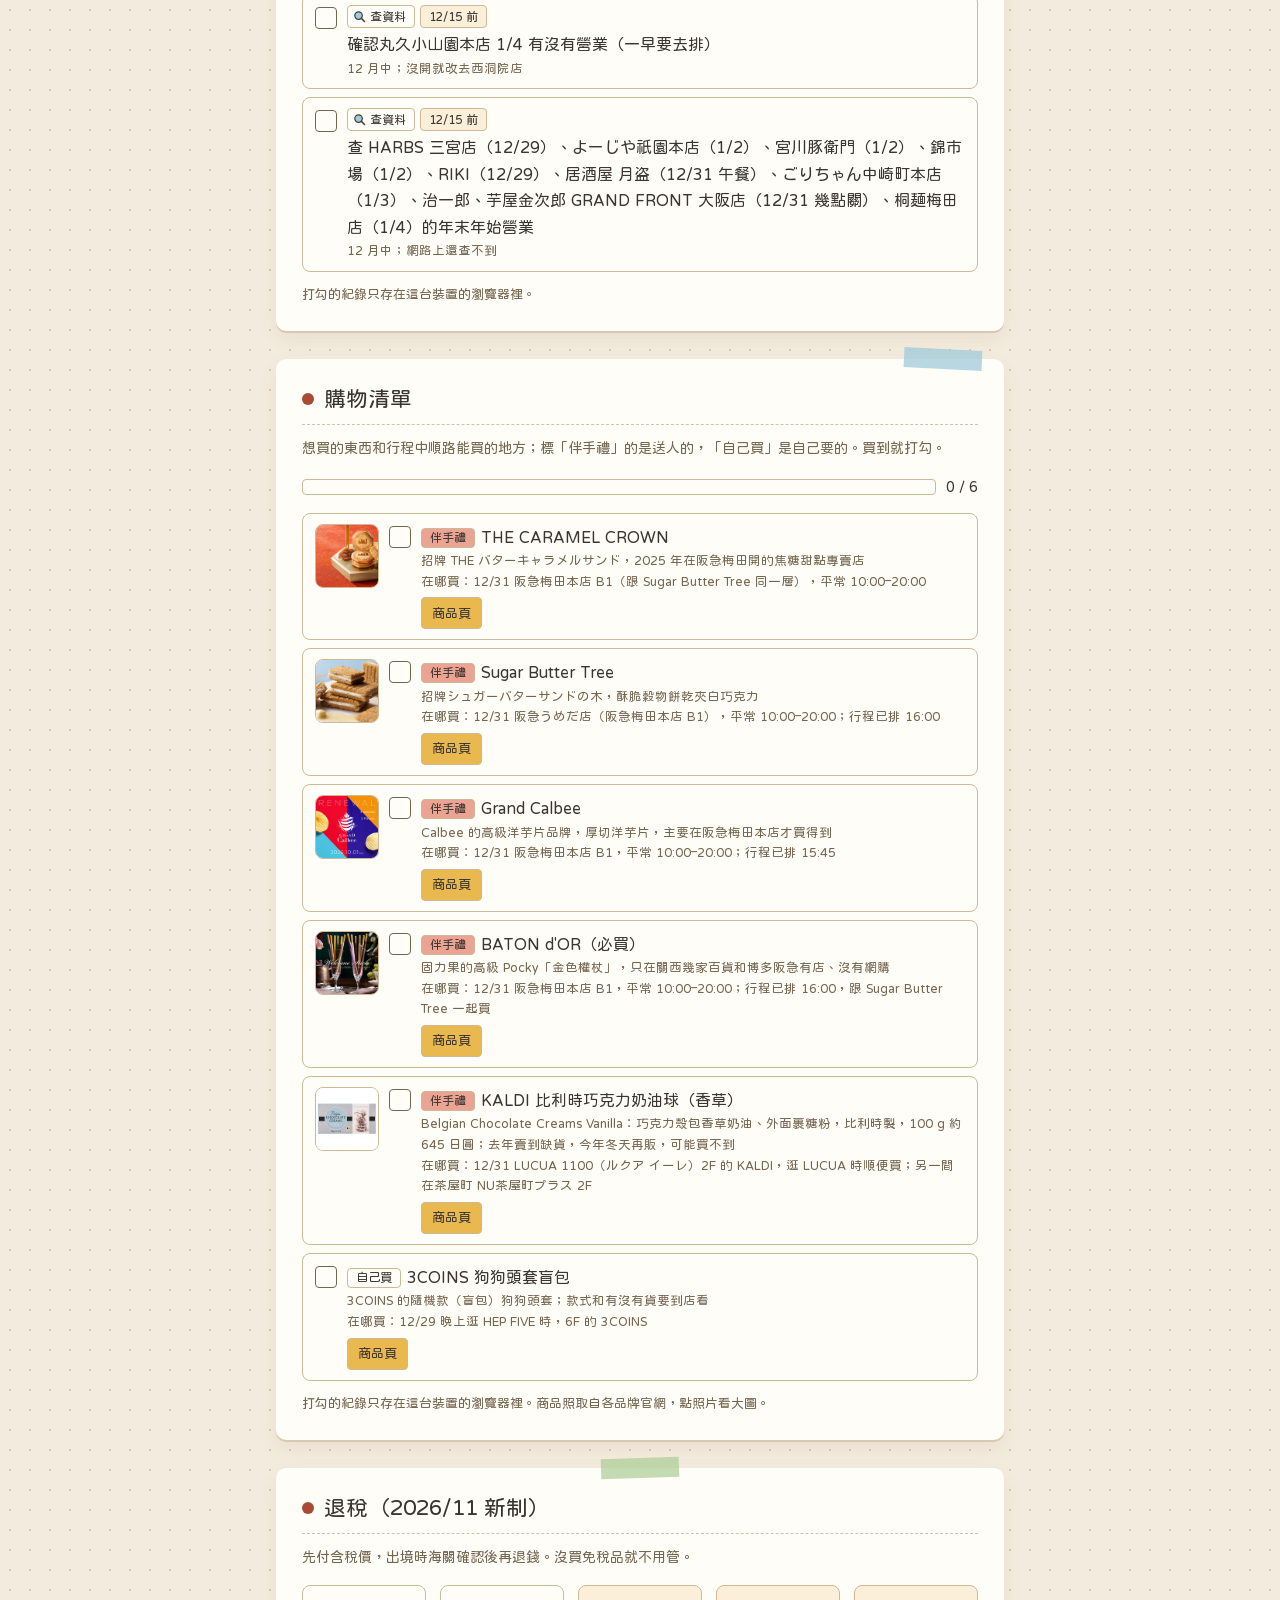
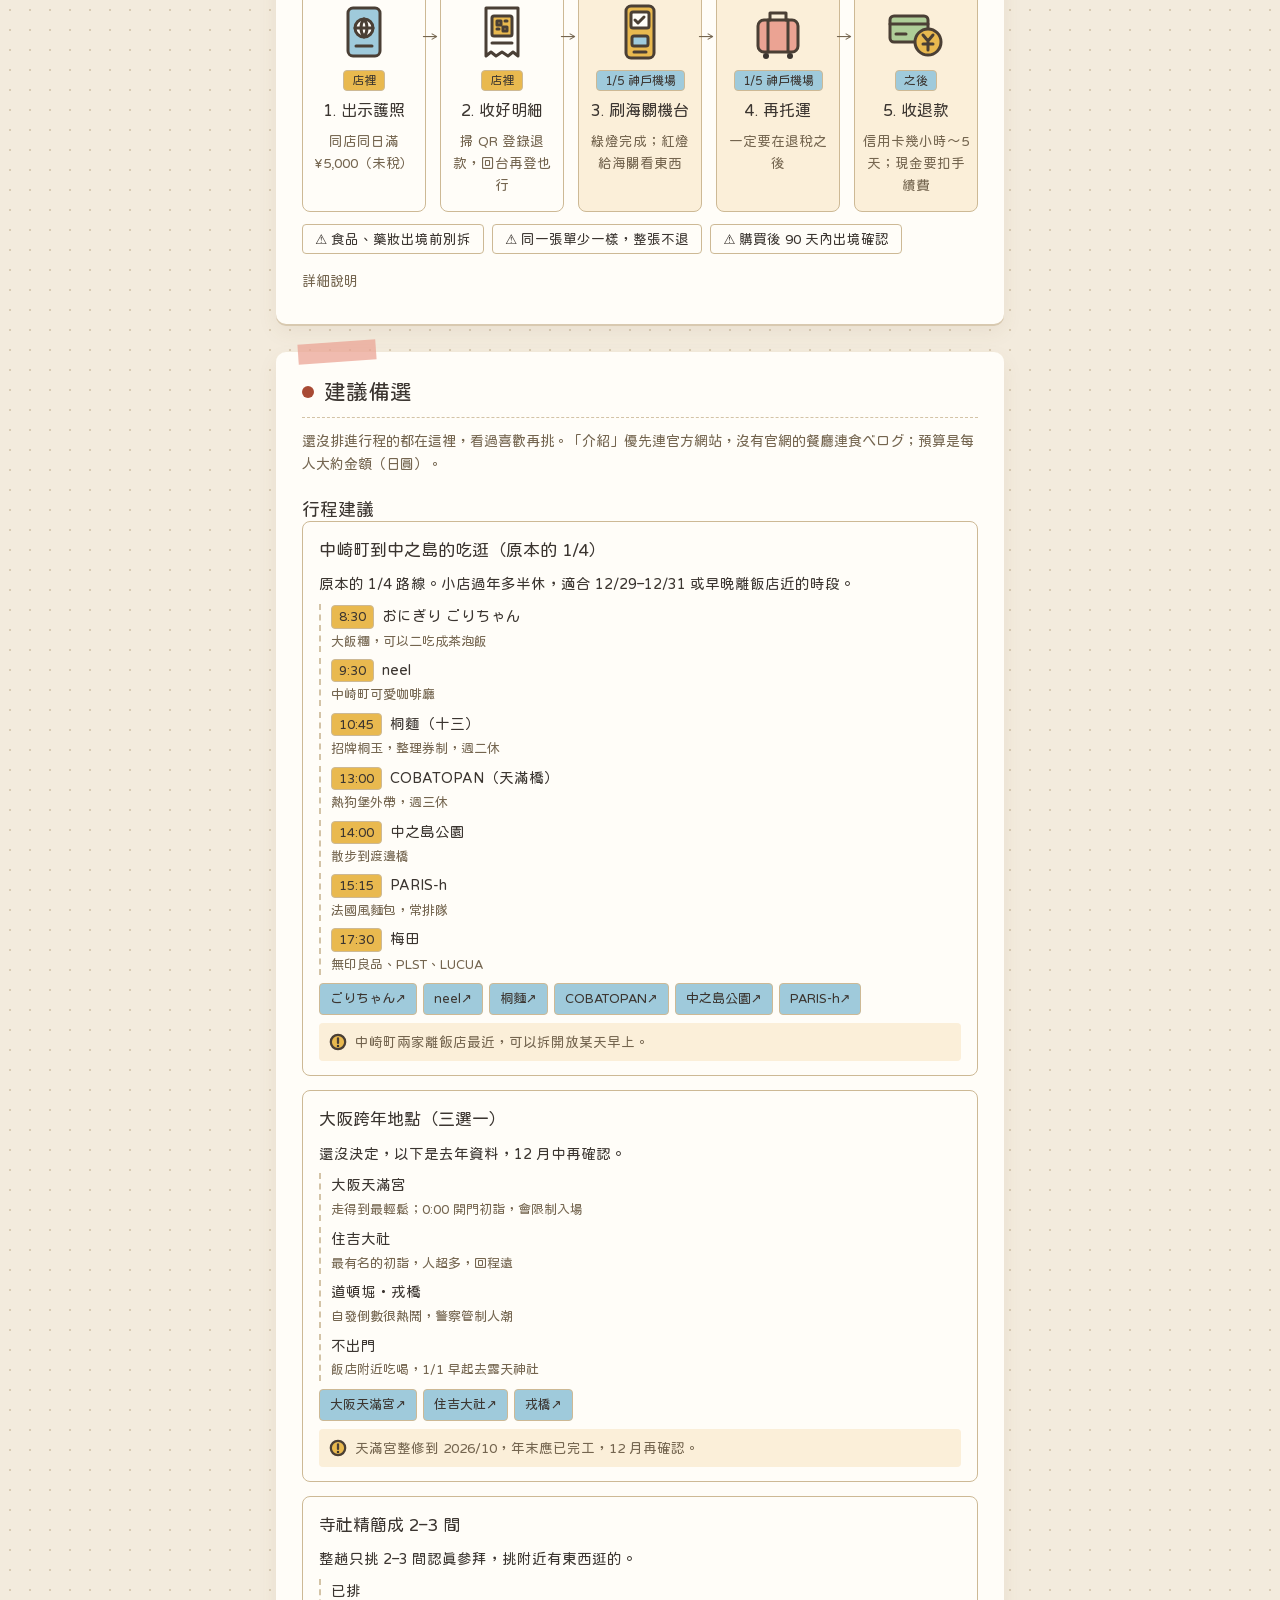
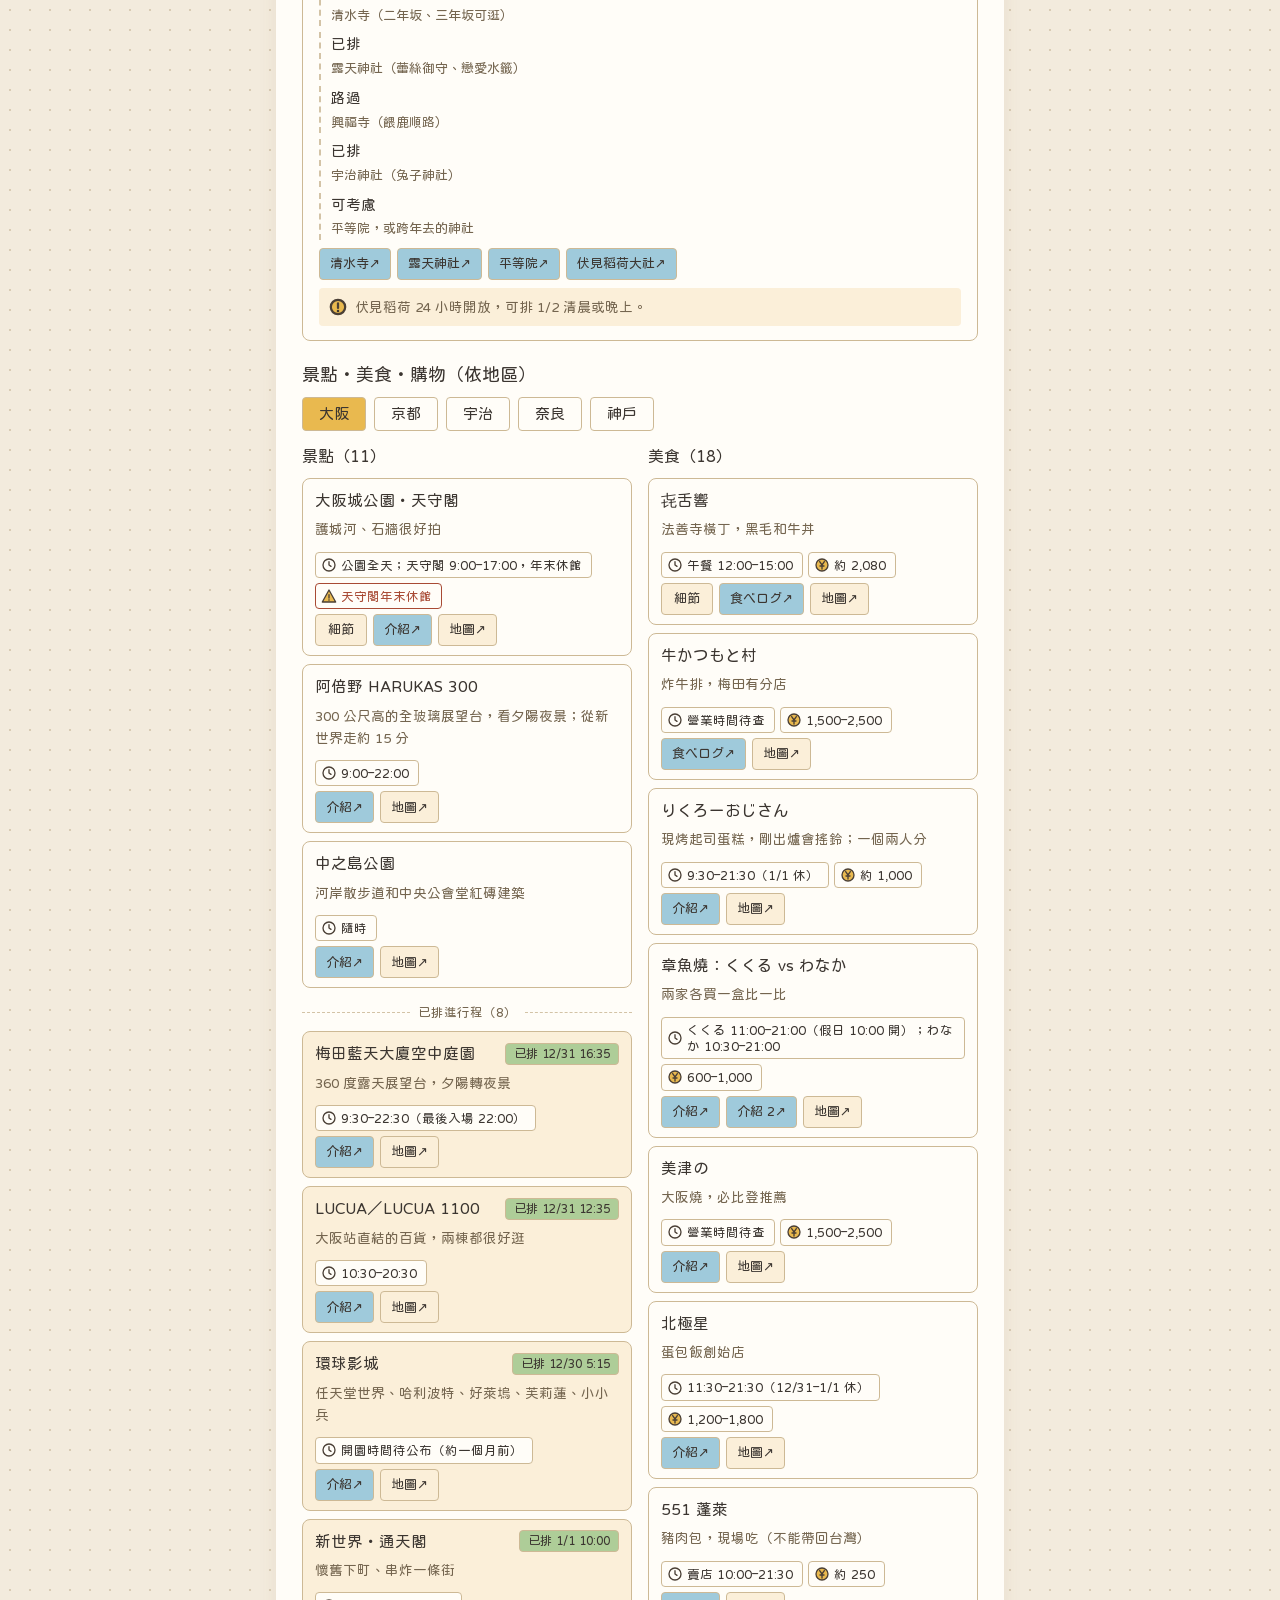
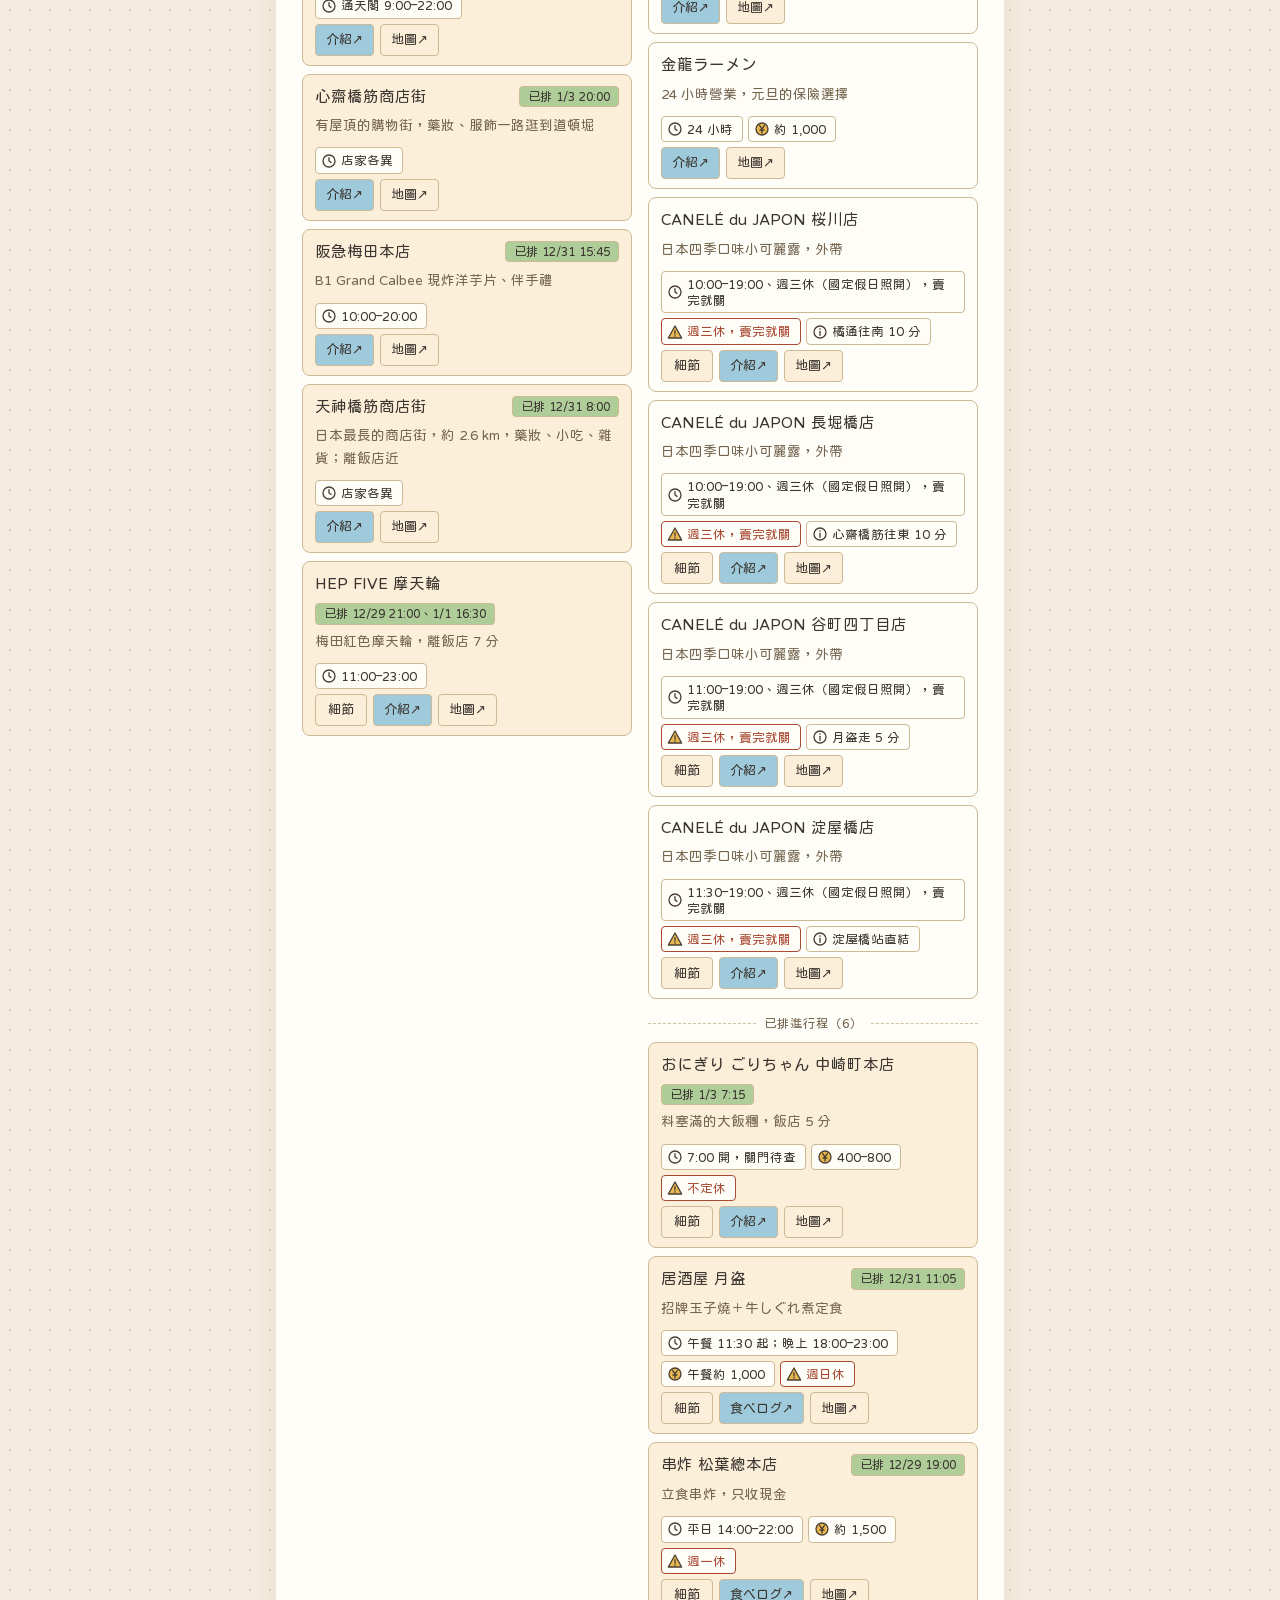
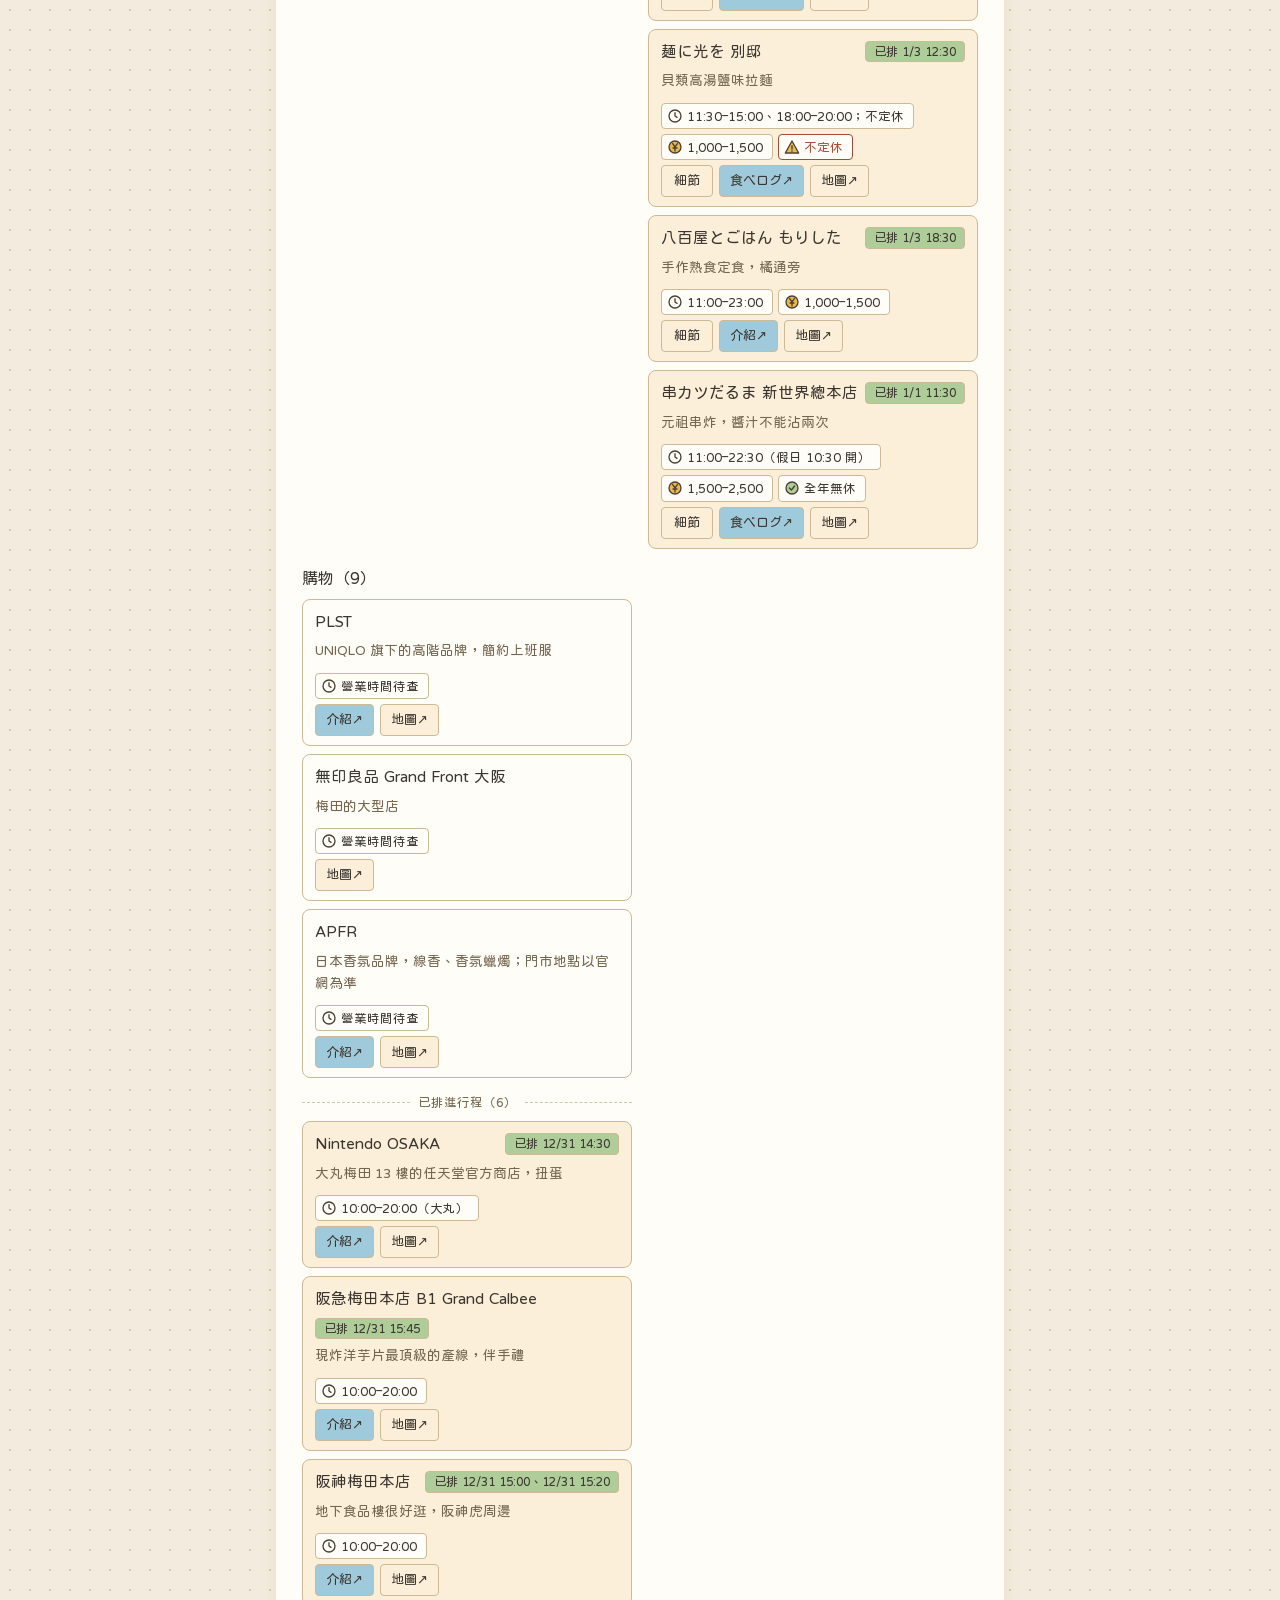
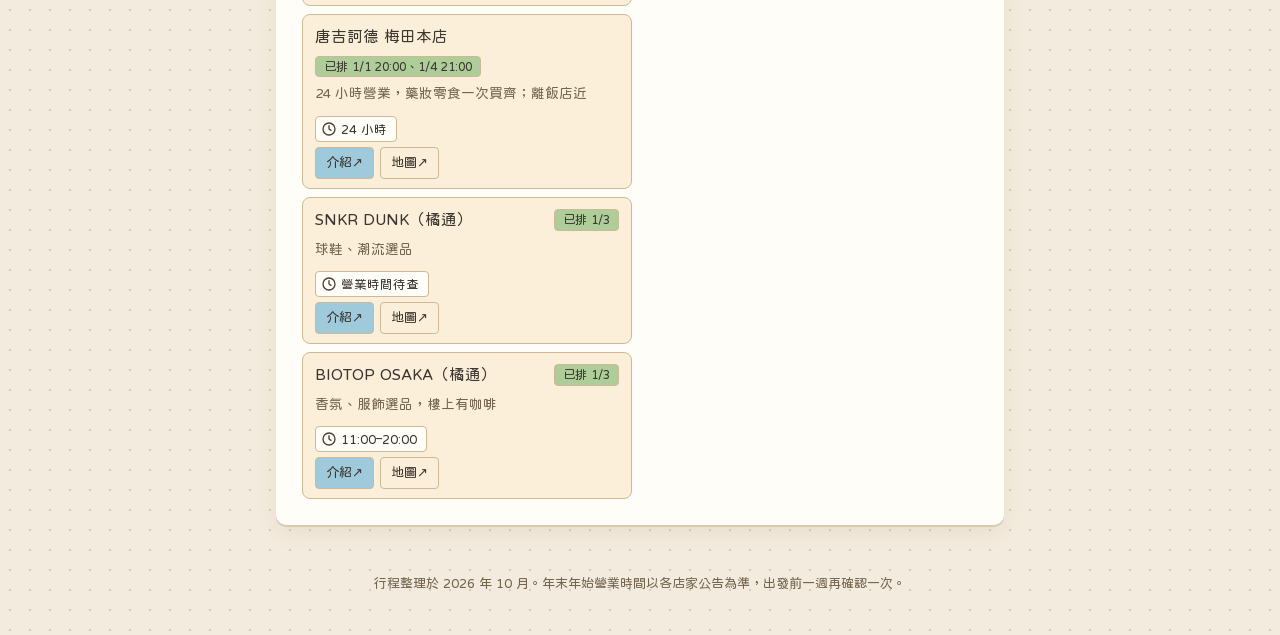
==== commit c2abd591: "省 Token 的檔案結構：資料拆成 js/data/、大張插圖搬到 js/art.js、原稿由 make-md.js 自動產生、加入 tools.py 截圖比對檢查與 lint-data.js（畫面" ====
--- a/prep.html
+++ b/prep.html
@@ -133,7 +133,12 @@
 <footer>行程整理於 2026 年 10 月。年末年始營業時間以各店家公告為準，出發前一週再確認一次。</footer>
 
 <script src="js/icons.js"></script>
-<script src="js/data.js"></script>
+<script src="js/data/days.js"></script>
+<script src="js/data/todos.js"></script>
+<script src="js/data/plans.js"></script>
+<script src="js/data/spots.js"></script>
+<script src="js/data/foods.js"></script>
+<script src="js/data/ll.js"></script>
 <script src="js/main.js"></script>
 
 </body>
--- a/css/style.css
+++ b/css/style.css
@@ -1,43 +1,51 @@
 /* 字型：Huninn 只留網站用到的字（docs/make-font.py 產生），文字有改要重跑 */
 @font-face{font-family:"Huninn";src:url("../fonts/huninn-subset.woff2") format("woff2");font-display:swap}
-/* 版面：手機優先單欄繪本頁，固定頂欄；每個區塊是一張粗墨線框的「繪本頁」，內容寬度上限 720px */
+/* 車票手帳風：牛皮紙點點底，每個區塊像貼在手帳上的票券（沒有粗墨框，靠紙張厚度陰影和撕線分區）。
+   手機優先單欄、固定頂欄，內容寬度上限 760px。框線用淡牛皮色 --edge，插圖線條另用 --art */
 :root{
-  --paper:#FFFCF6;      /* 和紙白 */
-  --paper-2:#FFF5E4;    /* 和紙較深一階（卡片內底） */
-  --ink:#3E3A39;        /* 墨灰 */
-  --ink-soft:#6B6461;   /* 次要文字 */
-  --coral:#F2A497;      /* 珊瑚粉 */
-  --yama:#F6D27A;       /* 山吹黃 */
-  --mizu:#A8D3E6;       /* 水色 */
-  --take:#B9DAA5;       /* 若竹綠 */
-  --edge:#3E3A39;       /* 框線（深色模式會變柔和） */
-  --shadow:#3E3A39;     /* 卡片的平面陰影 */
-  --sky:#FFFCF6;        /* 主圖背景 */
-  --line:3px;
-  --r-lg:26px;
-  --r-md:18px;
-  --r-sm:999px;
+  --kraft:#F3EBDD;      /* 手帳底（牛皮紙） */
+  --dots:#D9CBB3;       /* 底紋小點 */
+  --paper:#FFFDF8;      /* 票券白 */
+  --paper-2:#FBEFD9;    /* 票根米色 */
+  --ink:#3B3530;        /* 文字 */
+  --ink-soft:#74654F;   /* 次要文字 */
+  --coral:#EBA393;      /* 珊瑚粉（紙膠帶） */
+  --yama:#E9B94F;       /* 山吹黃（螢光筆） */
+  --mizu:#9FCADB;       /* 水色（紙膠帶） */
+  --take:#AECD98;       /* 若竹綠 */
+  --stamp:#A84A34;      /* 郵戳紅 */
+  --on-stamp:#FFF3E6;   /* 郵戳紅上的字 */
+  --edge:#CDB995;       /* 框線、虛線（淡牛皮色） */
+  --rule:#D3C3A6;       /* 撕線 */
+  --art:#4A3F35;        /* 插圖、圖示的線條 */
+  --shadow:#D8C9B0;     /* 卡片底下的紙張厚度 */
+  --sky:#FFF8EC;        /* 主圖背景 */
+  --lift:0 2px 0 var(--shadow),0 8px 20px rgba(120,90,50,.08); /* 票券浮在手帳上的陰影 */
+  --line:1.5px;
+  --r-lg:10px;
+  --r-md:8px;
+  --r-sm:4px;
   --font:"Huninn","PingFang TC","Noto Sans TC","Microsoft JhengHei",system-ui,sans-serif;
   --nav-h:58px;
   color-scheme:light;
 }
-/* 深色模式：灰、藍、苔綠等低彩度的侘寂色；跟著手機設定，也可以用右上角按鈕切換 */
+/* 深色模式：夜裡的皮革手帳，低彩度；跟著手機設定，也可以用右上角按鈕切換 */
 :root[data-theme="dark"]{
-  --paper:#1C1E21;--paper-2:#25282C;--ink:#D8D2C6;--ink-soft:#A39E95;
-  --coral:#6E4F4A;--yama:#625538;--mizu:#43535F;--take:#4C5745;
-  --edge:#8A857D;--shadow:#0D0E10;--sky:#20262E;color-scheme:dark;
+  --kraft:#191715;--dots:#2C2824;--paper:#24211E;--paper-2:#2E2A25;--ink:#E6DCCB;--ink-soft:#A89A84;
+  --coral:#7A4E44;--yama:#6B552B;--mizu:#3F5560;--take:#4E5A42;--stamp:#D9826B;--on-stamp:#1D1A17;
+  --edge:#4F463C;--rule:#5A5045;--art:#B3A58F;--shadow:#0F0D0B;--sky:#2A2622;color-scheme:dark;
 }
 @media (prefers-color-scheme:dark){
   :root:not([data-theme="light"]){
-    --paper:#1C1E21;--paper-2:#25282C;--ink:#D8D2C6;--ink-soft:#A39E95;
-    --coral:#6E4F4A;--yama:#625538;--mizu:#43535F;--take:#4C5745;
-    --edge:#8A857D;--shadow:#0D0E10;--sky:#20262E;color-scheme:dark;
+    --kraft:#191715;--dots:#2C2824;--paper:#24211E;--paper-2:#2E2A25;--ink:#E6DCCB;--ink-soft:#A89A84;
+    --coral:#7A4E44;--yama:#6B552B;--mizu:#3F5560;--take:#4E5A42;--stamp:#D9826B;--on-stamp:#1D1A17;
+    --edge:#4F463C;--rule:#5A5045;--art:#B3A58F;--shadow:#0F0D0B;--sky:#2A2622;color-scheme:dark;
   }
 }
 /* 插圖、圖示裡寫死的顏色改用變數，深色模式會跟著換 */
 svg [fill="#FFFCF6"]{fill:var(--paper)}
 svg [fill="#3E3A39"]{fill:var(--ink)}
-svg [stroke="#3E3A39"]{stroke:var(--edge)}
+svg [stroke="#3E3A39"]{stroke:var(--art)}
 svg [stroke="#FFFCF6"]{stroke:var(--paper)}
 svg [stroke="#F6D27A"]{stroke:var(--yama)}
 svg [fill="#F2A497"]{fill:var(--coral)}
@@ -48,7 +56,8 @@
 *{box-sizing:border-box}
 html{scroll-behavior:smooth}
 body{
-  margin:0;background:var(--paper);color:var(--ink);
+  margin:0;color:var(--ink);
+  background-color:var(--kraft);background-image:radial-gradient(var(--dots) 1px,transparent 1.2px);background-size:20px 20px;
   font-family:var(--font);font-size:16px;line-height:1.65;
   -webkit-font-smoothing:antialiased;
 }
@@ -56,13 +65,13 @@
 p{margin:0}
 button{font:inherit;color:inherit}
 a{color:inherit}
-:focus-visible{outline:3px dashed var(--edge);outline-offset:3px;border-radius:10px}
+:focus-visible{outline:2px dashed var(--stamp);outline-offset:3px;border-radius:6px}
 
 /* ---------- 頂端固定選單 ---------- */
 .nav{
   position:fixed;top:0;left:0;right:0;z-index:20;
   padding-top:env(safe-area-inset-top,0px);
-  background:var(--paper);border-bottom:var(--line) solid var(--edge);
+  background:var(--paper);border-bottom:var(--line) solid var(--edge);box-shadow:0 2px 0 var(--shadow);
 }
 .nav-in{
   max-width:760px;margin:0 auto;height:var(--nav-h);
@@ -74,13 +83,13 @@
 .nav-links::-webkit-scrollbar{display:none}
 .nav-links a{
   text-decoration:none;font-size:14px;padding:9px 10px;border-radius:var(--r-sm);
-  border:2px solid transparent;white-space:nowrap;
-}
-.nav-links a:hover{border-color:var(--ink);background:var(--yama)}
+  border:var(--line) solid transparent;white-space:nowrap;
+}
+.nav-links a:hover,.nav-links a.nav-page{border-color:var(--edge);background:var(--paper-2)}
 /* 深淺色切換按鈕 */
 .theme-btn{
   flex:none;width:40px;height:40px;display:grid;place-items:center;cursor:pointer;
-  border:2px solid var(--edge);border-radius:50%;background:var(--paper-2);padding:0;
+  border:var(--line) solid var(--edge);border-radius:50%;background:var(--paper-2);padding:0;
 }
 .theme-btn svg{width:22px;height:22px}
 .theme-btn .sun{display:none}
@@ -96,30 +105,40 @@
   .nav-links{
     position:fixed;left:0;right:0;bottom:0;margin:0;gap:4px;justify-content:space-around;
     padding:6px 8px calc(6px + env(safe-area-inset-bottom,0px));
-    background:var(--paper);border-top:var(--line) solid var(--edge);
+    background:var(--paper);border-top:var(--line) solid var(--edge);box-shadow:0 -2px 0 var(--shadow);
   }
   .nav-links a{flex:1;text-align:center;padding:10px 4px;font-size:14.5px}
   .nav-arrow{display:none}
   main{padding-bottom:calc(96px + env(safe-area-inset-bottom,0px))}
   footer{padding-bottom:calc(90px + env(safe-area-inset-bottom,0px))}
 }
-.nav-links a.nav-page{border-color:var(--ink);background:var(--yama);white-space:nowrap}
 
 main{max-width:760px;margin:0 auto;padding-inline:16px;padding-block:calc(var(--nav-h) + 18px) 48px;display:flex;flex-direction:column;gap:28px}
 section{scroll-margin-top:calc(var(--nav-h) + 16px)}
 
+/* 每個區塊：票券白紙＋上緣一段紙膠帶（粉、藍、綠輪流） */
 .page{
-  background:var(--paper);border:var(--line) solid var(--edge);border-radius:var(--r-lg);
-  padding:22px 18px;box-shadow:5px 5px 0 var(--shadow);
-}
-.sec-head{display:flex;align-items:center;gap:10px;margin-bottom:16px}
-.sec-head h2{font-size:24px}
-.sec-head .dot{width:16px;height:16px;border-radius:50%;border:var(--line) solid var(--edge);flex:none}
-.sec-sub{font-size:14px;color:var(--ink-soft);margin-top:-8px;margin-bottom:16px}
-
-/* ---------- 首頁 ---------- */
-.hero{padding:0;overflow:hidden}
-.hero-art{display:block;width:100%;height:auto;background:var(--sky);border-bottom:var(--line) solid var(--edge)}
+  position:relative;background:var(--paper);border-radius:var(--r-lg);
+  padding:22px 18px;box-shadow:var(--lift);
+}
+.page::before{content:"";position:absolute;top:-10px;left:22px;width:78px;height:20px;background:var(--coral);opacity:.72;transform:rotate(-4deg);pointer-events:none}
+main > section:nth-of-type(3n+2)::before{background:var(--mizu);left:auto;right:22px;transform:rotate(3deg)}
+main > section:nth-of-type(3n)::before{background:var(--take);left:50%;margin-left:-39px;transform:rotate(-2deg)}
+.sec-head{display:flex;align-items:center;gap:10px;margin-bottom:16px;padding-bottom:10px;border-bottom:var(--line) dashed var(--rule)}
+.sec-head h2{font-size:22px}
+/* 區塊標題前的小圓點一律郵戳紅（HTML 裡的行內顏色不用） */
+.sec-head .dot{width:12px;height:12px;border-radius:50%;flex:none;background:var(--stamp)!important}
+.sec-sub{font-size:14px;color:var(--ink-soft);margin-top:-4px;margin-bottom:16px}
+
+/* ---------- 首頁：手帳照片＋郵戳，倒數做成登機證 ---------- */
+.hero{display:flex;flex-direction:column;gap:18px}
+.page.hero-card{padding:14px 14px 18px}
+.hero-card::before{content:none}
+.tape{position:absolute;top:-11px;width:84px;height:22px;opacity:.75;z-index:3;pointer-events:none}
+.tape.l{left:18px;transform:rotate(-6deg);background:var(--coral)}
+.tape.r{right:18px;transform:rotate(5deg);background:var(--mizu)}
+.photo{position:relative;padding:8px;background:var(--paper);border:var(--line) dashed var(--edge);border-radius:4px}
+.hero-art{display:block;width:100%;height:auto;background:var(--sky);border-radius:2px}
 .hero-art.night{display:none}
 :root[data-theme="dark"] .hero-art.day{display:none}
 :root[data-theme="dark"] .hero-art.night{display:block}
@@ -127,69 +146,103 @@
   :root:not([data-theme="light"]) .hero-art.day{display:none}
   :root:not([data-theme="light"]) .hero-art.night{display:block}
 }
-/* 深夜主圖：煙火綻放、星星閃爍、章魚燒彈跳 */
+/* 深夜主圖：煙火綻放、星星閃爍，貓狗搖尾巴、愛心飄 */
 .fw{transform-box:fill-box;transform-origin:center;animation:burst 3.6s ease-out infinite}
 .fw-2{animation-delay:1.2s}
 .fw-3{animation-delay:2.4s}
-.twinkle{animation:twinkle 2.8s ease-in-out infinite}
+.twinkle{transform-box:fill-box;transform-origin:center;animation:twinkle 2.8s ease-in-out infinite}
 .twinkle.t2{animation-delay:1.4s}
-.tako{transform-box:fill-box;transform-origin:50% 100%;animation:hop 2.4s ease-in-out infinite}
-.tako.k2{animation-delay:.3s}
-.tako.k3{animation-delay:.6s}
-.hero-body{padding:20px 18px 22px;display:flex;flex-direction:column;gap:14px}
-.eyebrow{font-size:14px;letter-spacing:.12em;color:var(--ink-soft)}
-.hero h1{font-size:clamp(22px,6.4vw,44px);letter-spacing:.02em}
-.hero h1 .hl{background:var(--yama);border-radius:10px;padding:0 6px;white-space:nowrap;box-decoration-break:clone;-webkit-box-decoration-break:clone}
-.hero-meta{display:flex;flex-wrap:wrap;gap:8px}
+.cat-tail{transform-box:fill-box;transform-origin:0 100%;animation:wag 2.6s ease-in-out infinite}
+.dog-tail{transform-box:fill-box;transform-origin:0 100%;animation:wag 0.7s ease-in-out infinite}
+.pet-heart{transform-box:fill-box;transform-origin:center;animation:heart 2.4s ease-in-out infinite}
+.pet-heart.h2{animation-delay:-1.2s}
+.stamp{
+  position:absolute;right:-6px;bottom:-22px;z-index:2;width:78px;height:78px;
+  border:2.5px solid var(--stamp);border-radius:50%;color:var(--stamp);background:color-mix(in srgb,var(--paper) 85%,transparent);
+  display:grid;place-items:center;text-align:center;font-size:10px;line-height:1.15;letter-spacing:.06em;transform:rotate(-12deg);
+}
+.stamp::before{content:"";position:absolute;inset:4px;border:1px solid var(--stamp);border-radius:50%}
+.stamp b{display:block;font-weight:400;font-size:15px}
+.hero-body{padding:22px 2px 0;display:flex;flex-direction:column;gap:10px}
+.eyebrow{font-size:13px;letter-spacing:.1em;color:var(--stamp)}
+.hero h1{font-size:clamp(25px,7vw,40px);letter-spacing:.02em}
+.hero h1 .hl{background:linear-gradient(transparent 55%,var(--yama) 55%);padding:0 2px;white-space:nowrap;box-decoration-break:clone;-webkit-box-decoration-break:clone}
+/* 六個重點標籤擠一排、靠左：字跟著螢幕寬度縮 */
+.hero-tags{list-style:none;margin:2px 0 0;padding:0;display:flex;flex-wrap:nowrap;justify-content:flex-start;gap:4px}
+.hero-tags li{flex:0 1 auto;white-space:nowrap;font-size:clamp(9px,2.5vw,14px);line-height:1.2;padding:3px clamp(2px,.6vw,8px);border:1px solid var(--edge);border-radius:3px;background:var(--paper)}
+.hero-tags li::before{content:"#";color:var(--stamp);margin-right:1px}
+/* 登機證：左邊紅色票根＋撕線，右邊航線和天時分秒 */
+.pass{display:flex;background:var(--paper);border-radius:var(--r-md);box-shadow:var(--lift)}
+.pass-stub{
+  position:relative;flex:none;width:76px;background:var(--stamp);color:var(--on-stamp);border-radius:var(--r-md) 0 0 var(--r-md);border-right:2px dashed var(--paper);
+  display:flex;flex-direction:column;justify-content:center;align-items:center;text-align:center;font-size:12px;letter-spacing:.14em;line-height:1.45;
+}
+.pass-stub b{font-weight:400;font-size:22px;letter-spacing:0}
+.pass-stub::before,.pass-stub::after{content:"";position:absolute;right:-9px;width:16px;height:16px;border-radius:50%;background:var(--kraft)}
+.pass-stub::before{top:-8px}.pass-stub::after{bottom:-8px}
+.pass-body{flex:1;min-width:0;padding:10px 10px 8px}
+.pass-route{display:flex;align-items:center;gap:6px;padding:0 4px 8px;border-bottom:var(--line) dashed var(--rule);color:var(--ink-soft)}
+.pass-route .pt{display:flex;flex-direction:column;align-items:center;line-height:1.15}
+.pass-route strong{font-weight:400;font-size:21px;letter-spacing:.06em;color:var(--ink)}
+.pass-route small{font-size:11px}
+.pass-route .fl{flex:1;display:flex;flex-direction:column;align-items:center;font-size:11px;line-height:1.2;font-variant-numeric:tabular-nums}
+.pass-route .fl i{display:block;width:100%;height:14px;margin:2px 0;background:linear-gradient(var(--edge),var(--edge)) center/100% 1.5px no-repeat;position:relative}
+.pass-route .fl i::after{content:"✈";position:absolute;left:50%;top:50%;transform:translate(-50%,-52%);font-style:normal;font-size:13px;line-height:1;color:var(--stamp);background:var(--paper);padding:0 3px}
+.count{display:grid;grid-template-columns:repeat(4,1fr);margin:6px 0 0}
+.count .cell{text-align:center;padding:4px 0}
+.count .cell+.cell{border-left:var(--line) dashed var(--rule)}
+.count b{display:block;font-weight:400;font-size:clamp(26px,8vw,34px);line-height:1.1;font-variant-numeric:tabular-nums}
+.count span{font-size:11.5px;color:var(--ink-soft);letter-spacing:.1em}
+.count-note{font-size:12.5px;color:var(--ink-soft);text-align:center;margin-top:4px}
+.count-note:empty{display:none}
+
+/* ---------- 共用小標籤：方角票券貼紙 ---------- */
 .chip{
-  display:inline-flex;align-items:center;gap:6px;font-size:14px;line-height:1.2;
-  padding:5px 12px;border:2px solid var(--edge);border-radius:var(--r-sm);background:var(--paper);white-space:nowrap;
-}
-.count{
-  display:grid;grid-template-columns:repeat(4,1fr);gap:8px;margin-top:4px;
-}
-.count .cell{
-  border:var(--line) solid var(--edge);border-radius:var(--r-md);background:var(--paper-2);
-  text-align:center;padding:10px 4px 8px;
-}
-.count .cell:nth-child(1){background:var(--coral)}
-.count .cell:nth-child(2){background:var(--yama)}
-.count .cell:nth-child(3){background:var(--mizu)}
-.count .cell:nth-child(4){background:var(--take)}
-.count b{display:block;font-weight:400;font-size:clamp(26px,8vw,36px);line-height:1.1;font-variant-numeric:tabular-nums}
-.count span{font-size:13px}
-.count-note{font-size:14px;color:var(--ink-soft)}
-
-/* ---------- 航班 ---------- */
+  display:inline-flex;align-items:center;gap:4px;font-size:12.5px;line-height:1;padding:4px 9px 4px 5px;
+  border:1px solid var(--edge);border-radius:var(--r-sm);background:var(--paper);white-space:nowrap;
+}
+.chip svg{width:16px;height:16px;flex:none}
+.chip-warn{border-color:var(--stamp);color:var(--stamp)}
+.chip-book{background:var(--paper-2)}
+
+/* ---------- 航班：登機證，撕線兩端打孔 ---------- */
 .flights{display:grid;gap:16px}
 .ticket{
-  border:var(--line) solid var(--edge);border-radius:var(--r-md);background:var(--paper);
-  display:grid;grid-template-columns:1fr;overflow:hidden;
-}
-.ticket-top{display:flex;justify-content:space-between;align-items:center;gap:8px;padding:10px 16px;border-bottom:var(--line) dashed var(--edge)}
+  position:relative;border:var(--line) solid var(--edge);border-radius:var(--r-md);background:var(--paper);
+  display:grid;grid-template-columns:1fr;
+}
+.ticket-top{display:flex;justify-content:space-between;align-items:center;gap:8px;padding:10px 16px;border-bottom:var(--line) dashed var(--rule);border-radius:var(--r-md) var(--r-md) 0 0}
 .ticket.go .ticket-top{background:var(--mizu)}
 .ticket.back .ticket-top{background:var(--coral)}
 .ticket-top .no{font-size:20px;letter-spacing:.06em}
-.ticket-top .tag{font-size:13px;background:var(--paper);border:2px solid var(--edge);border-radius:var(--r-sm);padding:2px 10px}
-.ticket-mid{display:grid;grid-template-columns:1fr auto 1fr;align-items:center;gap:8px;padding:16px}
+.ticket-top .tag{font-size:13px;background:var(--paper);border:1px solid var(--edge);border-radius:var(--r-sm);padding:2px 10px}
+.ticket-mid{position:relative;display:grid;grid-template-columns:1fr auto 1fr;align-items:center;gap:8px;padding:16px}
+.ticket-mid::before,.ticket-mid::after{content:"";position:absolute;top:-9px;width:16px;height:16px;border-radius:50%;background:var(--paper);border:var(--line) solid var(--edge)}
+.ticket-mid::before{left:-9.5px;clip-path:inset(0 0 0 50%)}
+.ticket-mid::after{right:-9.5px;clip-path:inset(0 50% 0 0)}
 .port{display:flex;flex-direction:column;min-width:0}
 .port.to{text-align:right}
 .port .code{font-size:32px;line-height:1;letter-spacing:.04em}
 .port .city{font-size:14px;color:var(--ink-soft)}
-.port .term{font-size:13px;color:var(--ink-soft);margin-top:2px}
+.port .term{font-size:12px;color:var(--ink-soft);margin-top:4px;display:flex;align-items:center;gap:5px}
+.port.to .term{justify-content:flex-end}
+.port .term b{font-weight:400;font-size:15px;color:var(--ink);border:1px solid var(--edge);border-radius:var(--r-sm);padding:0 6px;background:var(--yama);line-height:1.3}
+.bag{display:inline-flex;align-items:center;gap:4px;font-size:13px;color:var(--ink)}
+.bag svg{width:20px;height:20px}
+.bag b{font-weight:400;font-size:16px}
 .port .time{font-size:22px;font-variant-numeric:tabular-nums;margin-top:6px}
 .path{display:flex;flex-direction:column;align-items:center;gap:2px;font-size:12px;color:var(--ink-soft)}
 .path svg{width:74px;height:28px}
 .ticket-foot{display:flex;flex-wrap:wrap;gap:6px 14px;padding:0 16px 14px;font-size:14px;color:var(--ink-soft)}
-.booking{margin-top:16px;border:var(--line) solid var(--edge);border-radius:var(--r-md);background:var(--paper);padding:14px 16px;display:grid;gap:10px}
+.booking{margin-top:16px;border:var(--line) dashed var(--edge);border-radius:var(--r-md);background:var(--paper);padding:14px 16px;display:grid;gap:10px}
 .booking h3{margin:0;font-size:16px}
 .booking label{display:grid;grid-template-columns:5em 1fr;align-items:center;gap:10px;font-size:14px}
-.booking input{min-width:0;font:inherit;font-size:16px;letter-spacing:.06em;color:var(--ink);background:transparent;border:2px solid var(--edge);border-radius:8px;padding:6px 10px}
+.booking input{min-width:0;font:inherit;font-size:16px;letter-spacing:.06em;color:var(--ink);background:transparent;border:var(--line) solid var(--edge);border-radius:var(--r-sm);padding:6px 10px}
 .booking input::placeholder{color:var(--ink-soft);letter-spacing:0}
 .booking-note{margin:0;font-size:12px;color:var(--ink-soft)}
 
 /* ---------- 每日行程 ---------- */
-/* 日期分頁黏在頂端選單下面，看到一天的最後也能直接換天 */
+/* 日期分頁像小車票，黏在頂端選單下面，看到一天的最後也能直接換天 */
 .tabs{
   display:flex;gap:8px;overflow-x:auto;padding:8px 18px 10px;margin-inline:-18px;scroll-snap-type:x proximity;
   scrollbar-width:none;
@@ -198,32 +251,39 @@
 .tabs::-webkit-scrollbar{display:none}
 .tab{
   flex:none;scroll-snap-align:start;cursor:pointer;
-  border:var(--line) solid var(--edge);border-radius:16px;background:var(--paper);
+  border:var(--line) solid var(--edge);border-radius:6px;background:var(--paper);box-shadow:0 2px 0 var(--shadow);
   padding:6px 12px 7px;display:flex;flex-direction:column;align-items:center;min-width:64px;line-height:1.25;
   transition:transform .15s ease;
 }
 .tab .d{font-size:18px;font-variant-numeric:tabular-nums}
 .tab .w{font-size:12px;color:var(--ink-soft)}
 .tab:hover{transform:translateY(-2px)}
-.tab[aria-selected="true"]{background:var(--yama);box-shadow:3px 3px 0 var(--shadow)}
-.tab[aria-selected="true"] .w{color:var(--ink)}
+.tab[aria-selected="true"]{background:var(--stamp);border-color:var(--stamp);color:var(--on-stamp)}
+.tab[aria-selected="true"] .w{color:var(--on-stamp)}
 .tab.bounce{animation:tabBounce .5s cubic-bezier(.3,1.6,.5,1)}
 
 .day-head{
   display:grid;grid-template-columns:auto 1fr;gap:6px 12px;align-items:center;
-  background:var(--paper-2);border:var(--line) solid var(--edge);border-radius:var(--r-md);padding:10px 12px;margin-top:6px;
-}
-.day-icon{width:44px;height:44px;border:var(--line) solid var(--edge);border-radius:14px;background:var(--paper);display:grid;place-items:center}
+  background:var(--paper-2);border:var(--line) dashed var(--edge);border-radius:var(--r-md);padding:10px 12px;margin-top:6px;
+}
+.day-icon{width:44px;height:44px;border:var(--line) solid var(--edge);border-radius:50%;background:var(--paper);display:grid;place-items:center}
 .day-icon svg{width:34px;height:34px}
-.day-head .num{font-size:12.5px;color:var(--ink-soft)}
+.day-head .num{font-size:12.5px;color:var(--stamp);letter-spacing:.06em}
 .day-head h3{font-size:17px}
-.day-head .where{font-size:13px;margin-top:2px;color:var(--ink-soft)}
+/* 今天的路線條：站名用點和撕線串起來，起點終點是郵戳紅 */
+.where-strip{grid-column:1 / -1;list-style:none;margin:2px 0 0;padding:0;display:flex;flex-wrap:wrap;align-items:center;row-gap:6px}
+.where-strip li{display:flex;align-items:center;font-size:13px;white-space:nowrap}
+.where-strip li::before{content:"";width:10px;height:10px;border-radius:50%;background:var(--yama);margin-right:5px;flex:none}
+.where-strip li:not(:last-child)::after{content:"";width:16px;height:0;border-top:var(--line) dashed var(--rule);margin:0 6px}
+.where-strip li:first-child::before,.where-strip li:last-child::before{background:var(--stamp)}
+.wx{grid-column:1 / -1;display:flex;flex-wrap:wrap;align-items:center;gap:4px 8px}
+.wx-tip{font-size:12.5px;color:var(--ink-soft)}
 .route{grid-column:1 / -1;display:flex;flex-wrap:wrap;align-items:center;gap:6px}
 .route .arrow{font-size:13px;color:var(--ink-soft)}
 
 .tt{
   display:inline-flex;align-items:center;font-size:12.5px;line-height:1.2;padding:3px 9px;
-  border:2px solid var(--edge);border-radius:var(--r-sm);white-space:nowrap;
+  border:1px solid var(--edge);border-radius:var(--r-sm);white-space:nowrap;
 }
 .tt-JR{background:var(--mizu)}
 .tt-阪急{background:var(--coral)}
@@ -235,29 +295,32 @@
 .tt-PortLiner{background:var(--mizu)}
 .tt-飛機{background:var(--coral)}
 
+/* 每一站是一張車票：左邊票根寫時間（顏色跟類型一樣），撕線兩端打孔 */
 .timeline{list-style:none;margin:18px 0 0;padding:0;position:relative}
-/* 時間做成有顏色的扁圓（顏色跟類型一樣），虛線串起整天 */
-.timeline::before{
-  content:"";position:absolute;left:31px;top:6px;bottom:6px;border-left:var(--line) dashed var(--edge);
-}
-.ev{display:grid;grid-template-columns:64px 1fr;gap:0 8px;align-items:start;padding-bottom:12px}
+.ev{display:grid;grid-template-columns:66px 1fr;align-items:stretch;margin-bottom:4px}
 .tpill{
-  justify-self:center;margin-top:10px;position:relative;z-index:1;min-width:56px;padding:3px 7px;
-  border:var(--line) solid var(--edge);border-radius:var(--r-sm);background:var(--paper);
-  font-size:13.5px;line-height:1.25;text-align:center;white-space:nowrap;font-variant-numeric:tabular-nums;
-}
-.tpill.empty{min-width:0;width:20px;height:20px;padding:0;margin-top:14px}
-.k-sight .tpill{background:var(--mizu)}
-.k-food .tpill{background:var(--coral)}
-.k-shop .tpill{background:var(--yama)}
-.k-move .tpill{background:var(--take)}
-.k-rest .tpill{background:var(--paper)}
+  position:relative;display:flex;align-items:flex-start;justify-content:center;padding:12px 4px;
+  border:var(--line) solid var(--edge);border-right:2px dashed var(--rule);border-radius:var(--r-md) 0 0 var(--r-md);
+  background:var(--paper-2);box-shadow:0 2px 0 var(--shadow);
+  font-size:16px;line-height:1.25;text-align:center;white-space:nowrap;font-variant-numeric:tabular-nums;
+}
+.tpill::before,.tpill::after{content:"";position:absolute;right:-9px;z-index:1;width:16px;height:16px;border-radius:50%;background:var(--paper);border:var(--line) solid var(--edge)}
+.tpill::before{top:-9px;clip-path:inset(50% 0 0 0)}
+.tpill::after{bottom:-9px;clip-path:inset(0 0 50% 0)}
+.k-sight .tpill{background:color-mix(in srgb,var(--mizu) 32%,var(--paper))}
+.k-food .tpill{background:color-mix(in srgb,var(--coral) 32%,var(--paper))}
+.k-shop .tpill{background:color-mix(in srgb,var(--yama) 32%,var(--paper))}
+.k-move .tpill{background:color-mix(in srgb,var(--take) 32%,var(--paper))}
 .ev .card{
-  min-width:0;border:var(--line) solid var(--edge);border-radius:var(--r-md);background:var(--paper);
-  padding:10px 12px 11px;display:flex;flex-direction:column;gap:5px;
-}
-.ev.must .card{background:var(--paper-2);box-shadow:3px 3px 0 var(--shadow)}
-.ev.tbd .card{border-style:dashed;background:transparent;color:var(--ink-soft)}
+  min-width:0;border:var(--line) solid var(--edge);border-left:0;border-radius:0 var(--r-md) var(--r-md) 0;
+  background:var(--paper);box-shadow:0 2px 0 var(--shadow);
+  padding:11px 13px 12px;display:flex;flex-direction:column;gap:5px;
+}
+.ev.must .card{background:var(--paper-2);box-shadow:3px 3px 0 var(--shadow);border-color:var(--stamp)}
+.ev.must .tpill{border-color:var(--stamp);border-right-color:var(--rule)}
+.ev.tbd .card{border-style:dashed;background:transparent;box-shadow:none;color:var(--ink-soft)}
+.ev.tbd .tpill{box-shadow:none}
+.ev.swapped .card{background:var(--paper)}
 .card .row1{display:flex;flex-wrap:wrap;align-items:center;gap:6px}
 .card .ttl{font-size:16.5px;line-height:1.35}
 .card .note{font-size:14px;color:var(--ink-soft);line-height:1.55}
@@ -265,93 +328,89 @@
 /* 一句話摘要＋資訊小標籤 */
 .card .brief{font-size:14.5px;line-height:1.5}
 .chips{display:flex;flex-wrap:wrap;gap:5px}
-.chip{display:inline-flex;align-items:center;gap:4px;font-size:12.5px;line-height:1;padding:4px 9px 4px 5px;border:2px solid var(--edge);border-radius:var(--r-sm);background:var(--paper);white-space:nowrap}
-.chip svg{width:16px;height:16px;flex:none}
-.chip-warn{background:var(--paper-2)}
-.chip-book{background:var(--paper-2)}
-.det-btn{font-size:13px;padding:2px 12px;min-height:32px;cursor:pointer;border:2px solid var(--edge);border-radius:var(--r-sm);background:var(--paper-2);color:var(--ink)}
+.det-btn{font-size:13px;padding:2px 12px;min-height:32px;cursor:pointer;border:var(--line) solid var(--edge);border-radius:var(--r-sm);background:var(--paper-2);color:var(--ink)}
 .card .note.det{margin-top:2px}
 .pick .chips{margin-top:6px}
 .pick-full{font-size:13.5px;color:var(--ink-soft);line-height:1.55;margin-top:6px}
-.pick .det-btn{min-height:28px}
-/* 兩站之間的交通：放在卡片和卡片中間 */
-.leg{display:grid;grid-template-columns:64px 1fr;gap:0 8px;margin:-4px 0 8px}
-.leg-in{display:flex;flex-wrap:wrap;align-items:center;gap:5px;font-size:13px;color:var(--ink-soft);padding-left:4px}
+/* 兩站之間的交通：一條點線＋交通標籤，放在卡片和卡片中間 */
+.leg{display:grid;grid-template-columns:66px 1fr;padding:6px 0}
+.leg > span{justify-self:center;width:0;border-left:2px dotted var(--edge)}
+.leg-in{display:flex;flex-wrap:wrap;align-items:center;gap:5px;font-size:13px;color:var(--ink-soft);padding-left:12px}
 .leg-in .tt{font-size:12px;padding:2px 8px;color:var(--ink)}
 .leg-tm{font-size:13px;color:var(--ink);font-variant-numeric:tabular-nums}
 /* 太長的說明先顯示 3 行，點「展開全文」看全部 */
 .card .note.clamp{display:-webkit-box;-webkit-line-clamp:3;-webkit-box-orient:vertical;overflow:hidden}
 .more{
   align-self:flex-start;font-size:13px;padding:2px 12px;min-height:32px;cursor:pointer;
-  border:2px solid var(--edge);border-radius:var(--r-sm);background:var(--paper-2);color:var(--ink);
-}
-/* 導航按鈕：開 Google Maps，手指好按（高 36px） */
+  border:var(--line) solid var(--edge);border-radius:var(--r-sm);background:var(--paper-2);color:var(--ink);
+}
+/* 導航按鈕：開 Google Maps，郵戳紅，手指好按（高 36px） */
 .go-btn{
   margin-left:auto;display:inline-flex;align-items:center;min-height:36px;padding:0 14px;font-size:14px;text-decoration:none;
-  border:2px solid var(--edge);border-radius:var(--r-sm);background:var(--yama);
+  border:var(--line) solid var(--stamp);border-radius:var(--r-sm);background:var(--stamp);color:var(--on-stamp);
 }
 .go-btn::after{content:" ↗";margin-left:3px}
-/* 旅途中「現在」這一站 */
-.ev.now .tpill{background:var(--ink);color:var(--paper);box-shadow:0 0 0 4px var(--yama)}
-.ev.now .card{border-width:4px;background:var(--paper-2)}
-.ev.now .row1::before{content:"現在";font-size:12.5px;line-height:1.3;padding:2px 9px;border-radius:var(--r-sm);background:var(--coral);border:2px solid var(--edge)}
-.kind{font-size:12px;padding:1px 8px;border-radius:var(--r-sm);border:2px solid var(--edge);line-height:1.3}
-.k-sight .kind{background:var(--mizu)}
-.k-food .kind{background:var(--coral)}
-.k-shop .kind{background:var(--yama)}
-.k-move .kind{background:var(--take)}
+/* 旅途中「現在」這一站：票根變紅、外框加粗 */
+.ev.now .tpill{background:var(--stamp);color:var(--on-stamp)}
+.ev.now .card{border:2.5px solid var(--stamp);border-left:0;background:var(--paper)}
+.ev.now .row1::before{content:"現在";font-size:12.5px;line-height:1.3;padding:2px 9px;border-radius:var(--r-sm);background:var(--stamp);color:var(--on-stamp)}
+.kind{font-size:12px;padding:1px 8px;border-radius:var(--r-sm);border:1px solid var(--edge);line-height:1.3}
+.k-sight .kind{background:color-mix(in srgb,var(--mizu) 50%,var(--paper))}
+.k-food .kind{background:color-mix(in srgb,var(--coral) 50%,var(--paper))}
+.k-shop .kind{background:color-mix(in srgb,var(--yama) 45%,var(--paper))}
+.k-move .kind{background:color-mix(in srgb,var(--take) 50%,var(--paper))}
 .k-rest .kind{background:var(--paper)}
 .must-badge{
   font-size:12.5px;line-height:1.3;padding:2px 9px 2px 7px;border-radius:var(--r-sm);
-  background:var(--ink);color:var(--paper);display:inline-flex;align-items:center;gap:4px;
+  background:var(--stamp);color:var(--on-stamp);display:inline-flex;align-items:center;gap:4px;
 }
 .must-badge svg{width:12px;height:12px}
-.warn{font-size:12px;line-height:1.3;padding:1px 8px;border-radius:var(--r-sm);border:2px dashed var(--edge);color:var(--ink)}
+.warn{font-size:12px;line-height:1.3;padding:1px 8px;border-radius:var(--r-sm);border:var(--line) dashed var(--stamp);color:var(--stamp)}
 /* 附近可換：卡片裡展開距離近的備選，選了就換掉這一站（記在這台裝置） */
 .card .hours{font-size:12.5px;color:var(--ink-soft);line-height:1.45}
 .card .orig{font-size:12.5px;color:var(--ink-soft);display:flex;flex-wrap:wrap;align-items:center;gap:6px}
-.swap-badge{font-size:12px;line-height:1.3;padding:1px 8px;border-radius:var(--r-sm);border:2px solid var(--edge);background:var(--take)}
-.ev.swapped .card{background:var(--paper-2)}
+.swap-badge{font-size:12px;line-height:1.3;padding:1px 8px;border-radius:var(--r-sm);border:1px solid var(--edge);background:var(--take)}
 .alt-btn,.alt-use,.alt-undo{
   font:inherit;font-size:13px;min-height:32px;padding:0 12px;cursor:pointer;color:var(--ink);
-  border:2px solid var(--edge);border-radius:var(--r-sm);background:var(--mizu);
-}
-.alt-btn[aria-expanded="true"]{background:var(--ink);color:var(--paper)}
+  border:var(--line) solid var(--edge);border-radius:var(--r-sm);background:var(--mizu);
+}
+.alt-btn[aria-expanded="true"]{background:var(--ink);color:var(--paper);border-color:var(--ink)}
 .alt-undo{min-height:28px;padding:0 10px;font-size:12.5px;background:var(--paper)}
-.alts{border-top:2px dashed var(--edge);margin-top:4px;padding-top:8px;display:grid;gap:8px}
+.alts{border-top:var(--line) dashed var(--rule);margin-top:4px;padding-top:8px;display:grid;gap:8px}
 .alts[hidden]{display:none}
 .alt-list{list-style:none;margin:0;padding:0;display:grid;gap:8px}
-.alt{border:2px solid var(--edge);border-radius:12px;padding:8px 10px;background:var(--paper);display:grid;gap:4px}
-.alt.on{background:var(--paper-2);border-width:3px}
+.alt{border:var(--line) solid var(--edge);border-radius:6px;padding:8px 10px;background:var(--paper);display:grid;gap:4px}
+.alt.on{background:var(--paper-2);border-color:var(--stamp)}
 .alt.taken{border-style:dashed}
 .alt.taken .alt-n,.alt.taken .alt-d{opacity:.6}
 .alt-taken{display:flex;gap:6px;align-items:flex-start;font-size:12.5px;line-height:1.5;padding:4px 8px;border-radius:var(--r-sm);background:var(--yama)}
 .alt-taken svg{flex:none;width:16px;height:16px;margin-top:2px}
 .alt-top{display:flex;flex-wrap:wrap;align-items:center;gap:6px}
 .alt-n{font-size:15px;margin-right:auto}
-.alt-dist{font-size:12.5px;padding:0 8px;border:2px solid var(--edge);border-radius:var(--r-sm);background:var(--yama);font-variant-numeric:tabular-nums}
+.alt-dist{font-size:12.5px;padding:0 8px;border:1px solid var(--edge);border-radius:var(--r-sm);background:var(--yama);font-variant-numeric:tabular-nums}
 .alt-d{font-size:13px;color:var(--ink-soft);line-height:1.5}
 .alt .hours{font-size:12px}
 .alt-btns{display:flex;flex-wrap:wrap;align-items:center;gap:6px;margin-top:2px}
-.alt-btns .lk{font-size:13px;text-decoration:none;padding:4px 10px;border:2px solid var(--edge);border-radius:var(--r-sm);background:var(--paper-2)}
+.alt-btns .lk{display:inline-flex;align-items:center;min-height:32px;font-size:13px;text-decoration:none;padding:4px 10px;border:var(--line) solid var(--edge);border-radius:var(--r-sm);background:var(--paper-2)}
 .alt-btns .lk::after{content:" ↗"}
 .alt-use{background:var(--coral)}
 .alt-cur{font-size:12.5px;color:var(--ink-soft)}
 .alt-foot{font-size:12px;color:var(--ink-soft);line-height:1.5}
-
-.day-notes{margin-top:8px;border:2px solid var(--edge);border-radius:14px;background:var(--paper-2)}
+.pick .chip,.alt .chip{white-space:normal;line-height:1.3}
+
+.day-notes{margin-top:8px;border:var(--line) solid var(--edge);border-radius:var(--r-md);background:var(--paper-2)}
 .day-notes summary{
   display:flex;align-items:center;gap:8px;min-height:44px;padding:6px 12px;cursor:pointer;font-size:14.5px;list-style:none;
 }
 .day-notes summary::-webkit-details-marker{display:none}
-.day-notes summary::after{content:"展開";margin-left:auto;font-size:12.5px;padding:1px 10px;border:2px solid var(--edge);border-radius:var(--r-sm);background:var(--paper)}
+.day-notes summary::after{content:"展開";margin-left:auto;font-size:12.5px;padding:1px 10px;border:1px solid var(--edge);border-radius:var(--r-sm);background:var(--paper)}
 .day-notes[open] summary::after{content:"收起"}
 .day-notes summary svg{width:20px;height:20px;flex:none}
-.day-note{font-size:14px;padding:8px 12px;border-top:2px dotted var(--ink-soft)}
+.day-note{font-size:14px;padding:8px 12px;border-top:var(--line) dashed var(--rule);border-bottom:var(--line) dashed var(--rule)}
 
 .legend{display:flex;flex-wrap:wrap;gap:6px 12px;font-size:13px;color:var(--ink-soft);margin-top:14px}
 .legend span{display:inline-flex;align-items:center;gap:5px}
-.legend i{width:12px;height:12px;border-radius:50%;border:2px solid var(--edge);display:inline-block}
+.legend i{width:12px;height:12px;border-radius:50%;display:inline-block}
 
 /* 換天動畫：只讓前 6 站依序跳出，後面的一起出現，整段 0.5 秒內結束 */
 .pop .day-head{animation:bounceIn .45s cubic-bezier(.3,1.5,.5,1) both}
@@ -360,64 +419,69 @@
 /* ---------- 待辦 ---------- */
 .progress{display:flex;align-items:center;gap:10px;margin-bottom:14px;font-size:14px}
 .bar{flex:1;height:16px;border:var(--line) solid var(--edge);border-radius:var(--r-sm);background:var(--paper);overflow:hidden}
-.bar i{display:block;height:100%;width:0;background:var(--take);border-right:var(--line) solid var(--edge);transition:width .4s ease}
+.bar i{display:block;height:100%;width:0;background:var(--stamp);transition:width .4s ease}
 .todo{list-style:none;margin:0;padding:0;display:grid;gap:8px}
+.todo li{display:flex;align-items:center;gap:8px;flex-wrap:wrap}
+.todo li label{flex:1}
 .todo label{
   display:grid;grid-template-columns:auto 1fr;gap:10px;align-items:start;cursor:pointer;
-  border:2px solid var(--edge);border-radius:14px;padding:10px 12px;background:var(--paper);
-}
+  border:var(--line) solid var(--edge);border-radius:var(--r-md);padding:10px 12px;background:var(--paper);
+}
+.todo label.urgent{background:var(--paper-2)}
 .todo input{
   appearance:none;-webkit-appearance:none;margin:2px 0 0;width:22px;height:22px;flex:none;cursor:pointer;
-  border:var(--line) solid var(--edge);border-radius:7px;background:var(--paper);display:grid;place-items:center;
-}
-.todo input::after{content:"";width:6px;height:11px;border:solid var(--edge);border-width:0 3px 3px 0;transform:rotate(45deg) translate(-1px,-1px);opacity:0}
+  border:var(--line) solid var(--ink-soft);border-radius:4px;background:var(--paper);display:grid;place-items:center;
+}
+.todo input::after{content:"";width:6px;height:11px;border:solid var(--ink);border-width:0 3px 3px 0;transform:rotate(45deg) translate(-1px,-1px);opacity:0}
 .todo input:checked{background:var(--yama)}
 .todo input:checked::after{opacity:1}
 .todo input:checked + span{text-decoration:line-through;text-decoration-thickness:2px;color:var(--ink-soft)}
 .todo .when{display:block;font-size:12.5px;color:var(--ink-soft)}
-.gtag{display:inline-block;font-size:12px;line-height:1.5;border:2px solid var(--edge);border-radius:var(--r-sm);padding:0 8px;margin-right:6px;background:var(--paper);vertical-align:1px}
+.todo-meta{display:flex;flex-wrap:wrap;gap:5px;margin-bottom:3px}
+.todo-cat{display:inline-flex;align-items:center;gap:3px;font-size:12px;line-height:1;padding:3px 8px 3px 4px;border:1px solid var(--edge);border-radius:var(--r-sm);background:var(--paper)}
+.todo-cat svg{width:15px;height:15px}
+.due{display:inline-flex;align-items:center;font-size:12px;line-height:1;padding:3px 8px;border:1px solid var(--edge);border-radius:var(--r-sm);background:var(--paper-2)}
+.due.soon,.due.over{background:var(--coral)}
+.todo-links{flex-basis:100%;display:flex;flex-wrap:wrap;gap:6px;padding-left:30px}
+/* 待辦頁的小連結：手指好按（至少 32px 高） */
+.todo-link{display:inline-flex;align-items:center;min-height:32px;font-size:13px;white-space:nowrap;padding:2px 10px;border:var(--line) solid var(--edge);border-radius:var(--r-sm);background:var(--yama);text-decoration:none}
+.todo-hint{font-size:13px;color:var(--ink-soft);margin-top:12px}
+.gtag{display:inline-block;font-size:12px;line-height:1.5;border:1px solid var(--edge);border-radius:var(--r-sm);padding:0 8px;margin-right:6px;background:var(--paper);vertical-align:1px}
 .gtag.gift{background:var(--coral)}
 /* 購物清單：整張卡片包住照片、勾選和商品頁按鈕 */
-#gift-list li{display:grid;grid-template-columns:auto 1fr;grid-template-areas:"pic main" "pic link";column-gap:10px;row-gap:6px;align-items:start;border:2px solid var(--edge);border-radius:14px;padding:10px 12px;background:var(--paper)}
+#gift-list li{display:grid;grid-template-columns:auto 1fr;grid-template-areas:"pic main" "pic link";column-gap:10px;row-gap:6px;align-items:start;border:var(--line) solid var(--edge);border-radius:var(--r-md);padding:10px 12px;background:var(--paper)}
 #gift-list li label{grid-area:main;border:0;padding:0;background:none}
 #gift-list li .todo-link{grid-area:link;justify-self:start;margin-left:32px}
 #gift-list li:not(:has(.gift-pic)){grid-template-areas:"main" "link";grid-template-columns:1fr}
-.gift-pic{grid-area:pic;display:block;width:64px;height:64px;border:2px solid var(--edge);border-radius:12px;overflow:hidden;background:var(--paper)}
+.gift-pic{grid-area:pic;display:block;width:64px;height:64px;border:var(--line) solid var(--edge);border-radius:var(--r-md);overflow:hidden;background:var(--paper)}
 .gift-pic img{display:block;width:100%;height:100%;object-fit:cover}
-.todo label.urgent{background:var(--paper-2)}
-.todo-hint{font-size:13px;color:var(--ink-soft);margin-top:12px}
 
 /* ---------- 住宿 ---------- */
 .stay-main{
-  border:var(--line) solid var(--edge);border-radius:var(--r-md);background:var(--take);
+  border:var(--line) solid var(--edge);border-radius:var(--r-md);background:color-mix(in srgb,var(--take) 45%,var(--paper));
   padding:14px 16px;display:grid;grid-template-columns:1fr auto;gap:4px 12px;align-items:center;
 }
 .stay-main .big{font-size:22px}
-.stay-main .nights{grid-row:span 2;border:var(--line) solid var(--edge);border-radius:16px;background:var(--paper);padding:6px 12px;text-align:center;line-height:1.2}
+.stay-main .nights{grid-row:span 2;border:var(--line) solid var(--edge);border-radius:var(--r-md);background:var(--paper);padding:6px 12px;text-align:center;line-height:1.2}
 .stay-main .nights b{display:block;font-weight:400;font-size:26px}
 .stay-main .sub{font-size:14px}
-.hotels{display:grid;gap:10px;margin-top:14px}
-.hotel{border:2px solid var(--edge);border-radius:14px;padding:11px 13px;background:var(--paper)}
+.hotel{border:var(--line) solid var(--edge);border-radius:var(--r-md);padding:11px 13px;background:var(--paper)}
 .hotel h3{font-size:16.5px}
 .hotel p{font-size:14px;color:var(--ink-soft)}
-.access{margin-top:16px;border:2px solid var(--edge);border-radius:14px;overflow:hidden}
-.access h3{font-size:15px;padding:8px 13px;background:var(--mizu);border-bottom:2px solid var(--edge)}
+.access{margin-top:16px;border:var(--line) solid var(--edge);border-radius:var(--r-md);overflow:hidden}
+.access h3{font-size:15px;padding:8px 13px;background:var(--mizu);border-bottom:var(--line) dashed var(--rule)}
 .access ul{list-style:none;margin:0;padding:4px 13px 8px}
-.access li{display:flex;justify-content:space-between;gap:10px;padding:7px 0;border-bottom:2px dotted var(--ink-soft);font-size:14.5px}
+.access li{display:flex;justify-content:space-between;gap:10px;padding:7px 0;border-bottom:var(--line) dashed var(--rule);font-size:14.5px}
 .access li:last-child{border-bottom:0}
 .access li span:last-child{white-space:nowrap;font-variant-numeric:tabular-nums}
 .stay-note{font-size:14px;margin-top:12px;color:var(--ink-soft)}
 .stay-addr{font-size:14px;margin-top:10px}
-.facts{display:grid;grid-template-columns:repeat(2,1fr);gap:8px;margin-top:12px}
-.fact{border:2px solid var(--edge);border-radius:14px;padding:7px 12px;background:var(--paper-2);display:flex;flex-direction:column;line-height:1.35}
-.fact .k{font-size:12.5px;color:var(--ink-soft)}
-.fact .v{font-size:15.5px}
 .stay-list{margin:12px 0 0;padding-left:20px;display:grid;gap:6px;font-size:14.5px}
 .stay-list .warn{margin-right:4px}
 .stay-h{font-size:18px;margin-top:22px}
 /* 住宿：圖示小方塊 */
 .stay-tiles{display:grid;grid-template-columns:repeat(3,1fr);gap:8px;margin-top:14px}
-.stay-tile{border:2px solid var(--edge);border-radius:14px;background:var(--paper-2);padding:10px 6px;display:flex;flex-direction:column;align-items:center;text-align:center;line-height:1.3}
+.stay-tile{border:var(--line) solid var(--edge);border-radius:var(--r-md);background:var(--paper-2);padding:10px 6px;display:flex;flex-direction:column;align-items:center;text-align:center;line-height:1.3}
 .stay-tile svg{width:40px;height:40px;margin-bottom:4px}
 .stay-tile .k{font-size:12.5px;color:var(--ink-soft)}
 .stay-tile .v{font-size:15px}
@@ -434,13 +498,17 @@
 .dest-list .how{font-size:12.5px;color:var(--ink-soft);text-align:right}
 .shop-tiles{display:grid;grid-template-columns:repeat(2,1fr);gap:10px;margin-top:10px}
 @media (min-width:700px){.shop-tiles{grid-template-columns:repeat(4,1fr)}}
-.shop-tile{border:2px solid var(--edge);border-radius:14px;background:var(--paper);padding:10px 12px}
+.shop-tile{border:var(--line) solid var(--edge);border-radius:var(--r-md);background:var(--paper);padding:10px 12px}
 .shop-tile svg{width:40px;height:40px}
 .shop-tile h4{margin:2px 0 6px;font-size:15.5px;font-weight:400}
 .shop-tile ul{list-style:none;margin:0;padding:0;display:grid;gap:4px;font-size:13.5px}
 .shop-tile b{font-weight:400;text-decoration:underline;text-decoration-color:var(--yama);text-decoration-thickness:5px;text-underline-offset:-2px;text-decoration-skip-ink:none}
 .shop-tile .warn{display:inline-block;font-size:12px;color:var(--ink-soft)}
 .routes{display:grid;gap:12px;margin-top:10px}
+.route-card{border:var(--line) solid var(--edge);border-radius:var(--r-md);background:var(--paper);padding:12px 14px;display:grid;gap:8px}
+.route-top{display:flex;justify-content:space-between;align-items:center;gap:8px;font-size:15.5px}
+.route-top .lbl{font-size:12.5px;padding:1px 10px;border:1px solid var(--edge);border-radius:var(--r-sm);background:var(--yama)}
+.route-card ol{margin:0;padding-left:20px;display:grid;gap:4px;font-size:14.5px}
 /* 退稅流程：手機一行一步（圖示在左），寬螢幕五步排成一列 */
 .tax-flow{list-style:none;margin:0;padding:0;display:grid;gap:10px;counter-reset:tax}
 .tax-step{counter-increment:tax;position:relative;border:var(--line) solid var(--edge);border-radius:var(--r-md);background:var(--paper);padding:12px 14px;display:grid;grid-template-columns:56px 1fr;column-gap:12px;align-items:center}
@@ -449,7 +517,7 @@
 .tax-step b{font-weight:400;font-size:18px}
 .tax-step b::before{content:counter(tax) ". "}
 .tax-step span{font-size:13.5px;color:var(--ink-soft)}
-.tax-step .tax-where{justify-self:start;font-size:12px;color:var(--ink);border:2px solid var(--edge);border-radius:var(--r-sm);padding:0 8px;background:var(--yama)}
+.tax-step .tax-where{justify-self:start;font-size:12px;color:var(--ink);border:1px solid var(--edge);border-radius:var(--r-sm);padding:0 8px;background:var(--yama)}
 .tax-step.air .tax-where{background:var(--mizu)}
 @media (min-width:700px){
   .tax-flow{grid-template-columns:repeat(5,1fr);gap:14px}
@@ -460,25 +528,9 @@
   .tax-step:not(:last-child)::after{content:"→";position:absolute;right:-13px;top:38px;font-size:16px;color:var(--ink-soft)}
 }
 .tax-warn{list-style:none;margin:12px 0 0;padding:0;display:flex;flex-wrap:wrap;gap:8px}
-.tax-warn li{font-size:13.5px;border:2px solid var(--edge);border-radius:var(--r-sm);padding:3px 12px;background:var(--paper)}
+.tax-warn li{font-size:13.5px;border:var(--line) solid var(--edge);border-radius:var(--r-sm);padding:3px 12px;background:var(--paper)}
 .tax-more{margin-top:12px;font-size:14px}
-.tax-more summary{cursor:pointer;color:var(--ink-soft)}
-.route-card{border:var(--line) solid var(--edge);border-radius:var(--r-md);background:var(--paper);padding:12px 14px;display:grid;gap:8px}
-.route-top{display:flex;justify-content:space-between;align-items:center;gap:8px;font-size:15.5px}
-.route-top .lbl{font-size:12.5px;padding:1px 10px;border:2px solid var(--edge);border-radius:var(--r-sm);background:var(--yama)}
-.route-card ol{margin:0;padding-left:20px;display:grid;gap:4px;font-size:14.5px}
-.route-note{font-size:13.5px;color:var(--ink-soft)}
-.shops{display:grid;gap:12px;margin-top:10px}
-.shop-group{border:2px solid var(--edge);border-radius:14px;padding:10px 13px;background:var(--paper)}
-.shop-group h4{margin:0 0 6px;font-size:15.5px;font-weight:400;display:flex;align-items:center;gap:8px}
-.shop-group h4 .dot{width:12px;height:12px;border-radius:50%;border:2px solid var(--edge);flex:none}
-.shop-group ul{margin:0;padding-left:18px;display:grid;gap:5px;font-size:14px}
-.shop-group b{font-weight:400;text-decoration:underline;text-decoration-color:var(--yama);text-decoration-thickness:5px;text-underline-offset:-2px;text-decoration-skip-ink:none}
-.shop-group .warn{margin:0 2px}
-@media (min-width:640px){
-  .facts{grid-template-columns:repeat(4,1fr)}
-  .routes,.shops{grid-template-columns:1fr 1fr}
-}
+.tax-more summary{display:inline-flex;align-items:center;min-height:32px;cursor:pointer;color:var(--ink-soft)}
 
 /* ---------- 路線圖 ---------- */
 .map-wrap{margin-top:10px;border:var(--line) solid var(--edge);border-radius:var(--r-md);background:var(--paper);overflow-x:auto;-webkit-overflow-scrolling:touch}
@@ -523,35 +575,31 @@
 .idea .why{font-size:14.5px}
 .idea ol{margin:0;padding-left:20px;display:grid;gap:4px;font-size:14.5px}
 .idea ol.plan-steps{list-style:none;padding:0;gap:6px}
-.plan-steps li{display:flex;flex-wrap:wrap;align-items:baseline;gap:2px 8px;padding-left:10px;border-left:3px solid var(--edge)}
-.plan-steps .ps-t{font-size:13px;font-variant-numeric:tabular-nums;border:2px solid var(--edge);border-radius:var(--r-sm);padding:0 7px;background:var(--yama)}
+.plan-steps li{display:flex;flex-wrap:wrap;align-items:baseline;gap:2px 8px;padding-left:10px;border-left:2px dashed var(--rule)}
+.plan-steps .ps-t{font-size:13px;font-variant-numeric:tabular-nums;border:1px solid var(--edge);border-radius:var(--r-sm);padding:0 7px;background:var(--yama)}
 .plan-steps .ps-n{font-size:14.5px}
 .plan-steps .ps-d{flex-basis:100%;font-size:13px;color:var(--ink-soft)}
 .idea-links{display:flex;flex-wrap:wrap;gap:6px}
-.idea-links a,.idea-links .lk{font-size:13px;text-decoration:none;padding:2px 10px;border:2px solid var(--edge);border-radius:var(--r-sm);background:var(--mizu)}
+.idea-links a,.idea-links .lk{display:inline-flex;align-items:center;min-height:32px;font-size:13px;text-decoration:none;padding:2px 10px;border:var(--line) solid var(--edge);border-radius:var(--r-sm);background:var(--mizu)}
 .idea-links a::after{content:" ↗"}
-.idea-note{display:flex;gap:8px;font-size:13.5px;color:var(--ink-soft);background:var(--paper-2);border-radius:12px;padding:8px 10px}
+.idea-links a.lk-map{background:var(--paper-2)}
+.idea-note{display:flex;gap:8px;font-size:13.5px;color:var(--ink-soft);background:var(--paper-2);border-radius:var(--r-sm);padding:8px 10px}
 .idea-note svg{width:18px;height:18px;flex:none;margin-top:2px}
 .area-tabs{display:flex;flex-wrap:wrap;gap:8px;margin:10px 0 12px}
 .area-tab{border:var(--line) solid var(--edge);border-radius:var(--r-sm);background:var(--paper);padding:4px 16px;font-size:15px;cursor:pointer}
 .area-tab[aria-selected="true"]{background:var(--yama)}
-.pick-grid{display:grid;gap:16px}
+/* 備選清單：手機一欄（長標籤換行，不把版面撐寬），寬螢幕自動多欄 */
+.pick-grid{display:grid;grid-template-columns:minmax(0,1fr);gap:16px}
 .pick-col h4{margin:0 0 8px;font-size:16px;font-weight:400}
 .picks{list-style:none;margin:0;padding:0;display:grid;gap:8px}
-.pick{border:2px solid var(--edge);border-radius:14px;padding:9px 12px;background:var(--paper);display:grid;gap:5px}
+.pick{border:var(--line) solid var(--edge);border-radius:var(--r-md);padding:9px 12px;background:var(--paper);display:grid;gap:5px}
 .pick.on{background:var(--paper-2)}
 .pick-top{display:flex;flex-wrap:wrap;align-items:center;gap:6px}
 .pick-n{font-size:15.5px;margin-right:auto}
-.pick-s{font-size:12px;padding:0 8px;border:2px solid var(--edge);border-radius:var(--r-sm);background:var(--take)}
+.pick-s{font-size:12px;padding:0 8px;border:1px solid var(--edge);border-radius:var(--r-sm);background:var(--take)}
 .pick-p{font-size:12.5px;color:var(--ink-soft);font-variant-numeric:tabular-nums}
 .pick-d{font-size:13.5px;color:var(--ink-soft)}
-.pick-h{font-size:12px;color:var(--ink-soft)}
-.idea-links a.lk-map{background:var(--paper-2)}
-@media (min-width:640px){.pick-grid{grid-template-columns:repeat(auto-fit,minmax(260px,1fr))}}
-.todo li{display:flex;align-items:center;gap:8px;flex-wrap:wrap}
-.todo-links{flex-basis:100%;display:flex;flex-wrap:wrap;gap:6px;padding-left:30px}
-.todo li label{flex:1}
-.todo-link{font-size:13px;white-space:nowrap;padding:2px 10px;border:2px solid var(--edge);border-radius:var(--r-sm);background:var(--yama);text-decoration:none}
+.pick .det-btn{display:inline-flex;align-items:center}
 
 footer{max-width:760px;margin:0 auto;padding:0 16px 40px;font-size:13px;color:var(--ink-soft);text-align:center}
 
@@ -577,8 +625,9 @@
 .hero-art.paused *{animation-play-state:paused !important}
 
 @keyframes burst{0%{transform:scale(.2);opacity:0}15%{opacity:1}55%{transform:scale(1);opacity:.9}80%,100%{transform:scale(1.08);opacity:0}}
-@keyframes twinkle{0%,100%{opacity:.35}50%{opacity:1}}
-@keyframes hop{0%,70%,100%{transform:translateY(0)}80%{transform:translateY(-4px)}90%{transform:translateY(0)}}
+@keyframes twinkle{0%,100%{opacity:.35;transform:scale(.7)}50%{opacity:1;transform:scale(1.1)}}
+@keyframes wag{0%,100%{transform:rotate(-6deg)}50%{transform:rotate(8deg)}}
+@keyframes heart{0%,100%{transform:translateY(0) scale(.9);opacity:.95}50%{transform:translateY(-5px) scale(1.08);opacity:1}}
 @keyframes drift{from{transform:translateX(-10px)}to{transform:translateX(14px)}}
 @keyframes bob{0%,100%{transform:translateY(0) rotate(-2deg)}50%{transform:translateY(-6px) rotate(2deg)}}
 @keyframes spin{to{transform:rotate(360deg)}}
@@ -597,8 +646,15 @@
 @media (min-width:640px){
   .page{padding:26px 26px}
   .flights{grid-template-columns:1fr 1fr}
-  .hero-body{padding:24px 26px 26px}
-  .timeline::before{left:35px}
+  .routes{grid-template-columns:1fr 1fr}
+  .pick-grid{grid-template-columns:repeat(auto-fit,minmax(260px,1fr))}
   .tabs{padding-inline:26px;margin-inline:-26px}
-  .ev,.leg{grid-template-columns:72px 1fr;gap:0 10px}
-}
+  .ev,.leg{grid-template-columns:76px 1fr}
+}
+/* 備選清單裡「已排進行程」的分隔撕線 */
+.picks-sep{display:flex;align-items:center;gap:8px;margin-top:6px;font-size:12.5px;color:var(--ink-soft)}
+.picks-sep::before,.picks-sep::after{content:"";flex:1;border-top:var(--line) dashed var(--rule)}
+/* 大張插圖放進來之前先佔好位置，畫面不會跳 */
+.art-slot{display:block;aspect-ratio:3/2}
+.map-wrap .art-slot{min-width:560px;aspect-ratio:700/620}
+.map-wrap .art-slot[data-art="map2"]{aspect-ratio:780/400}
